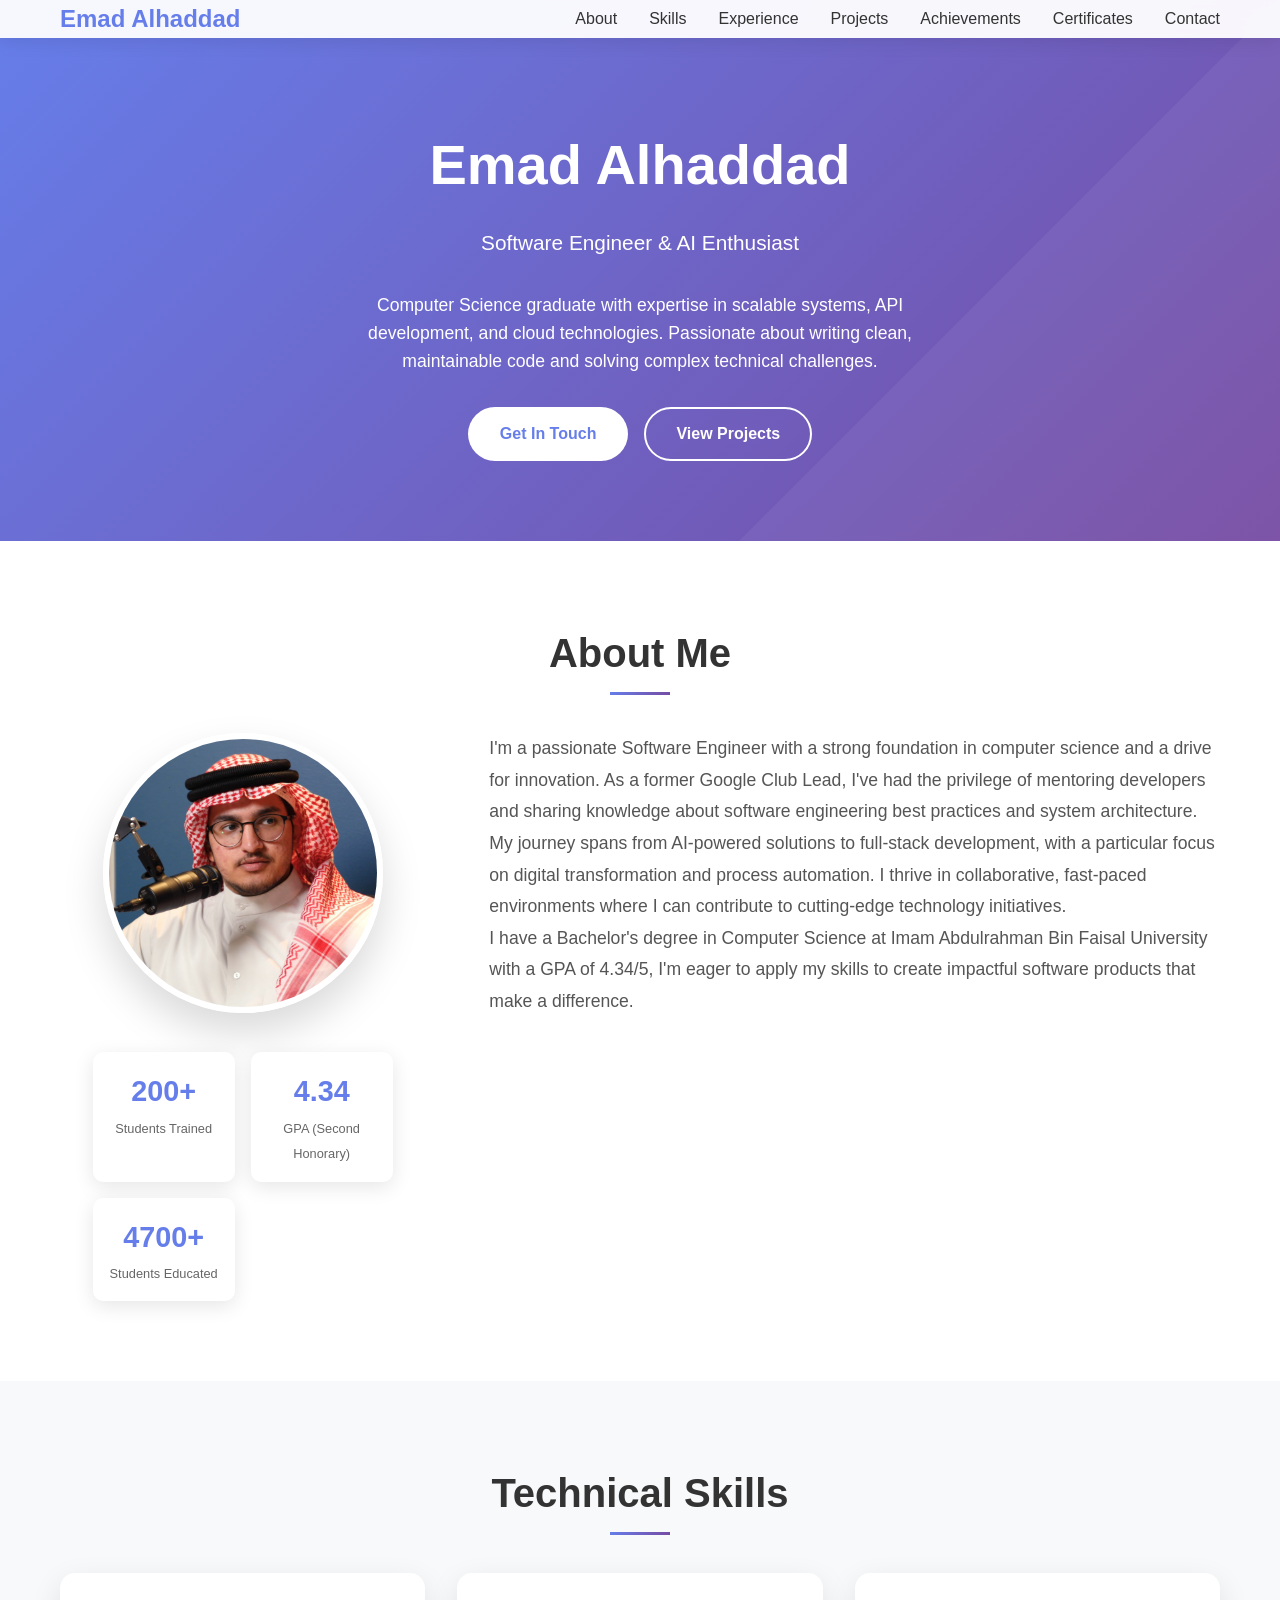
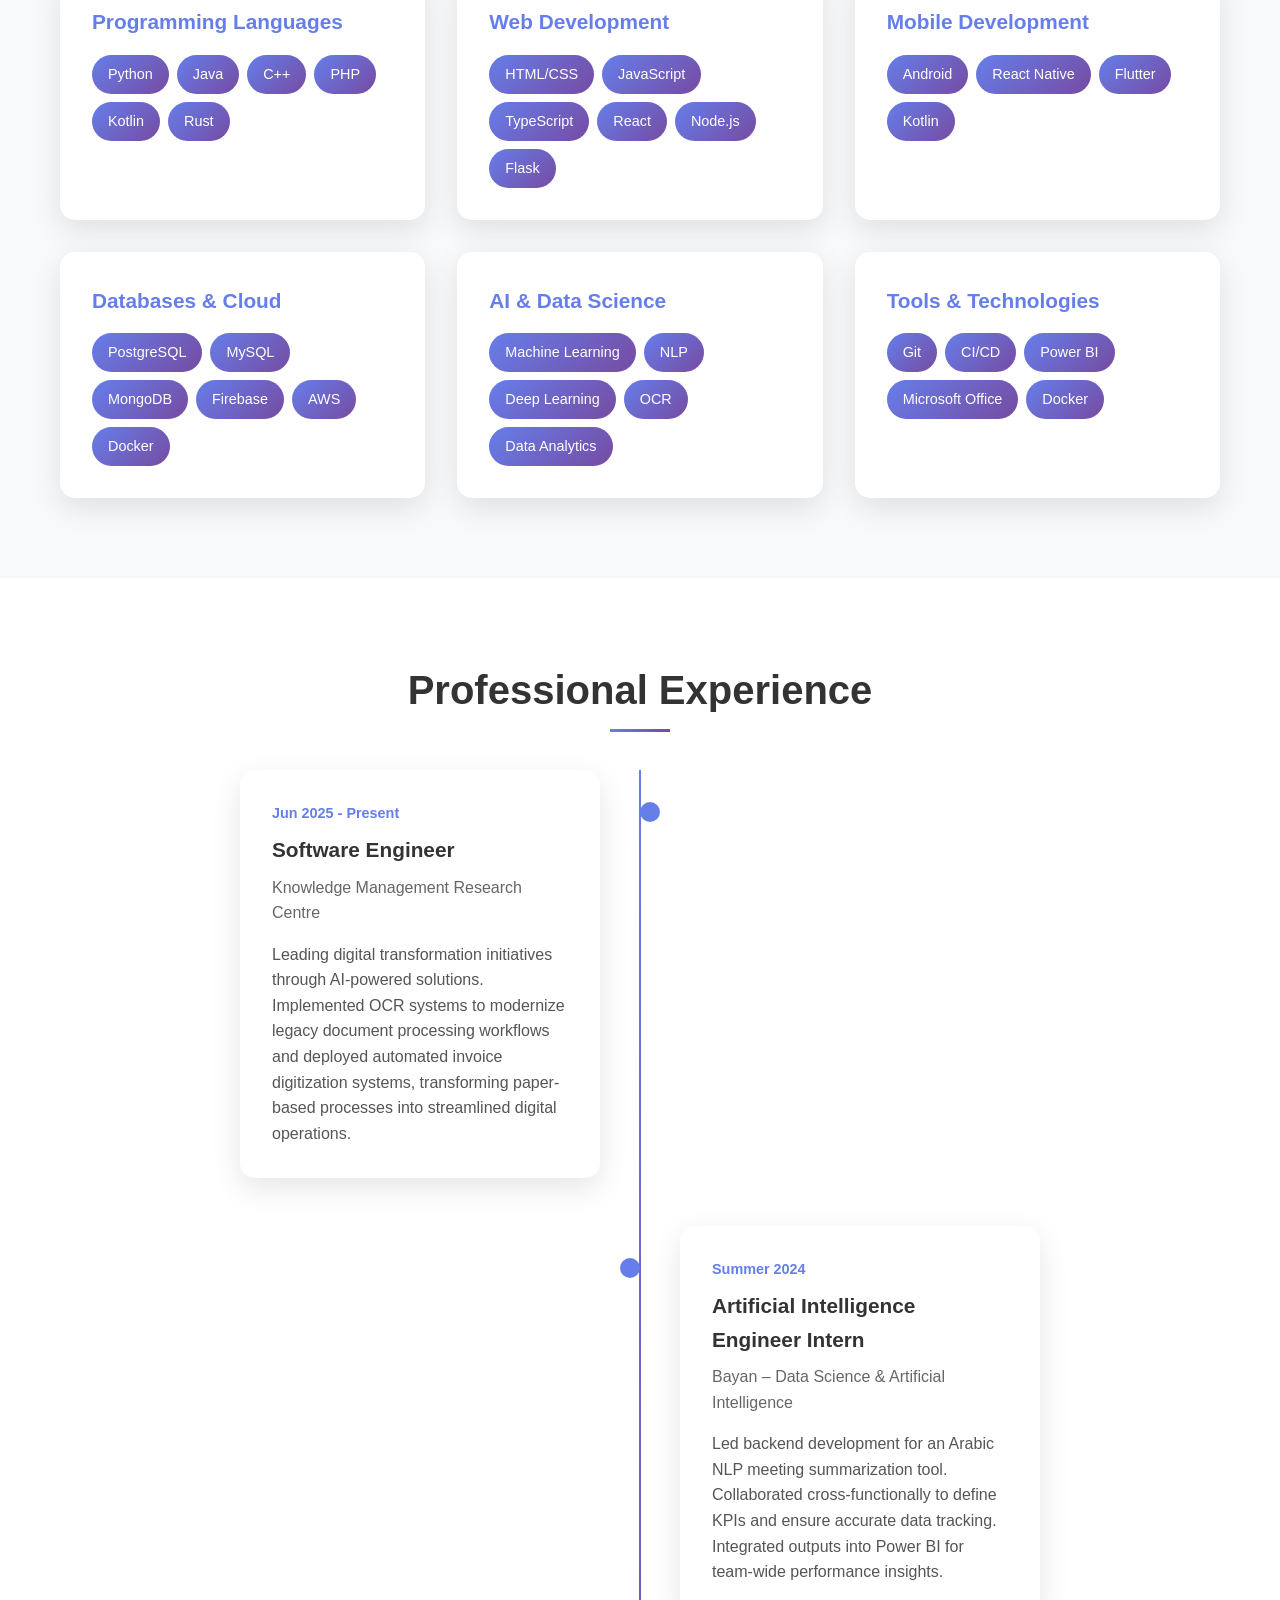
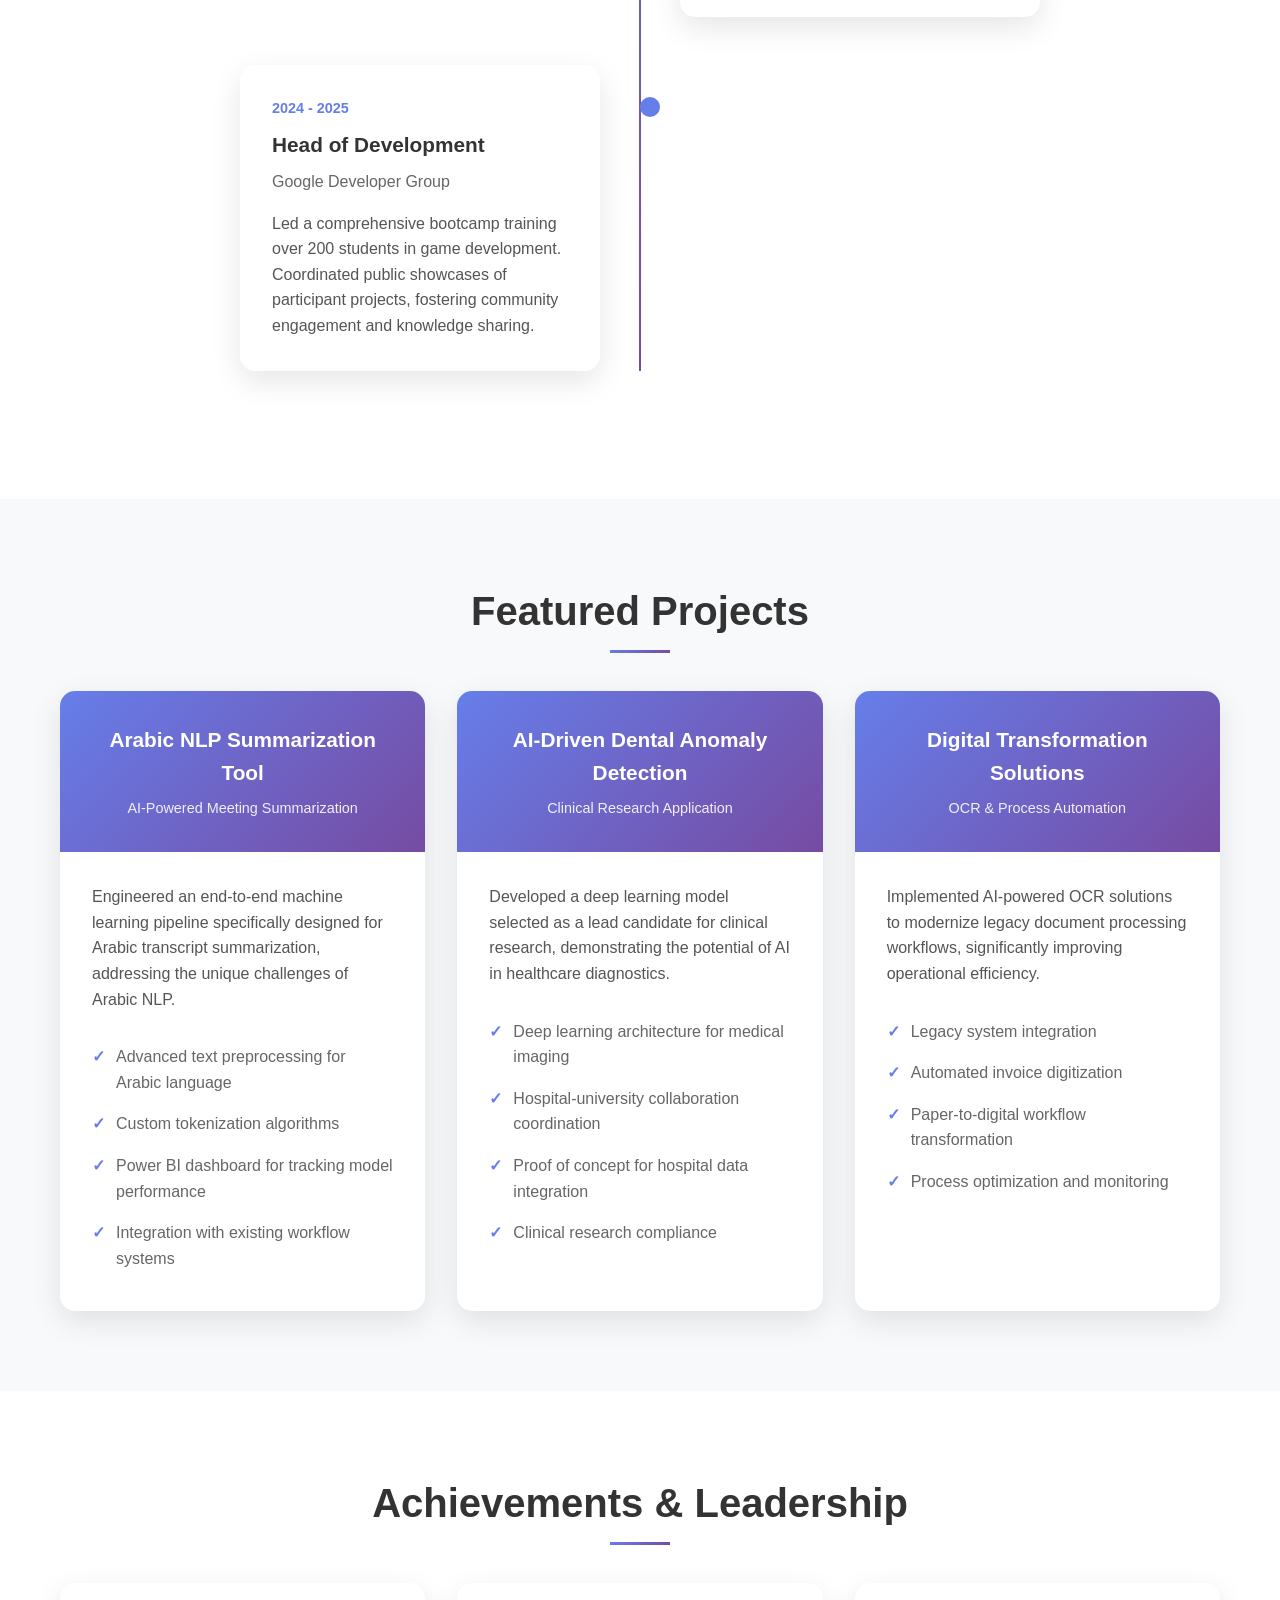
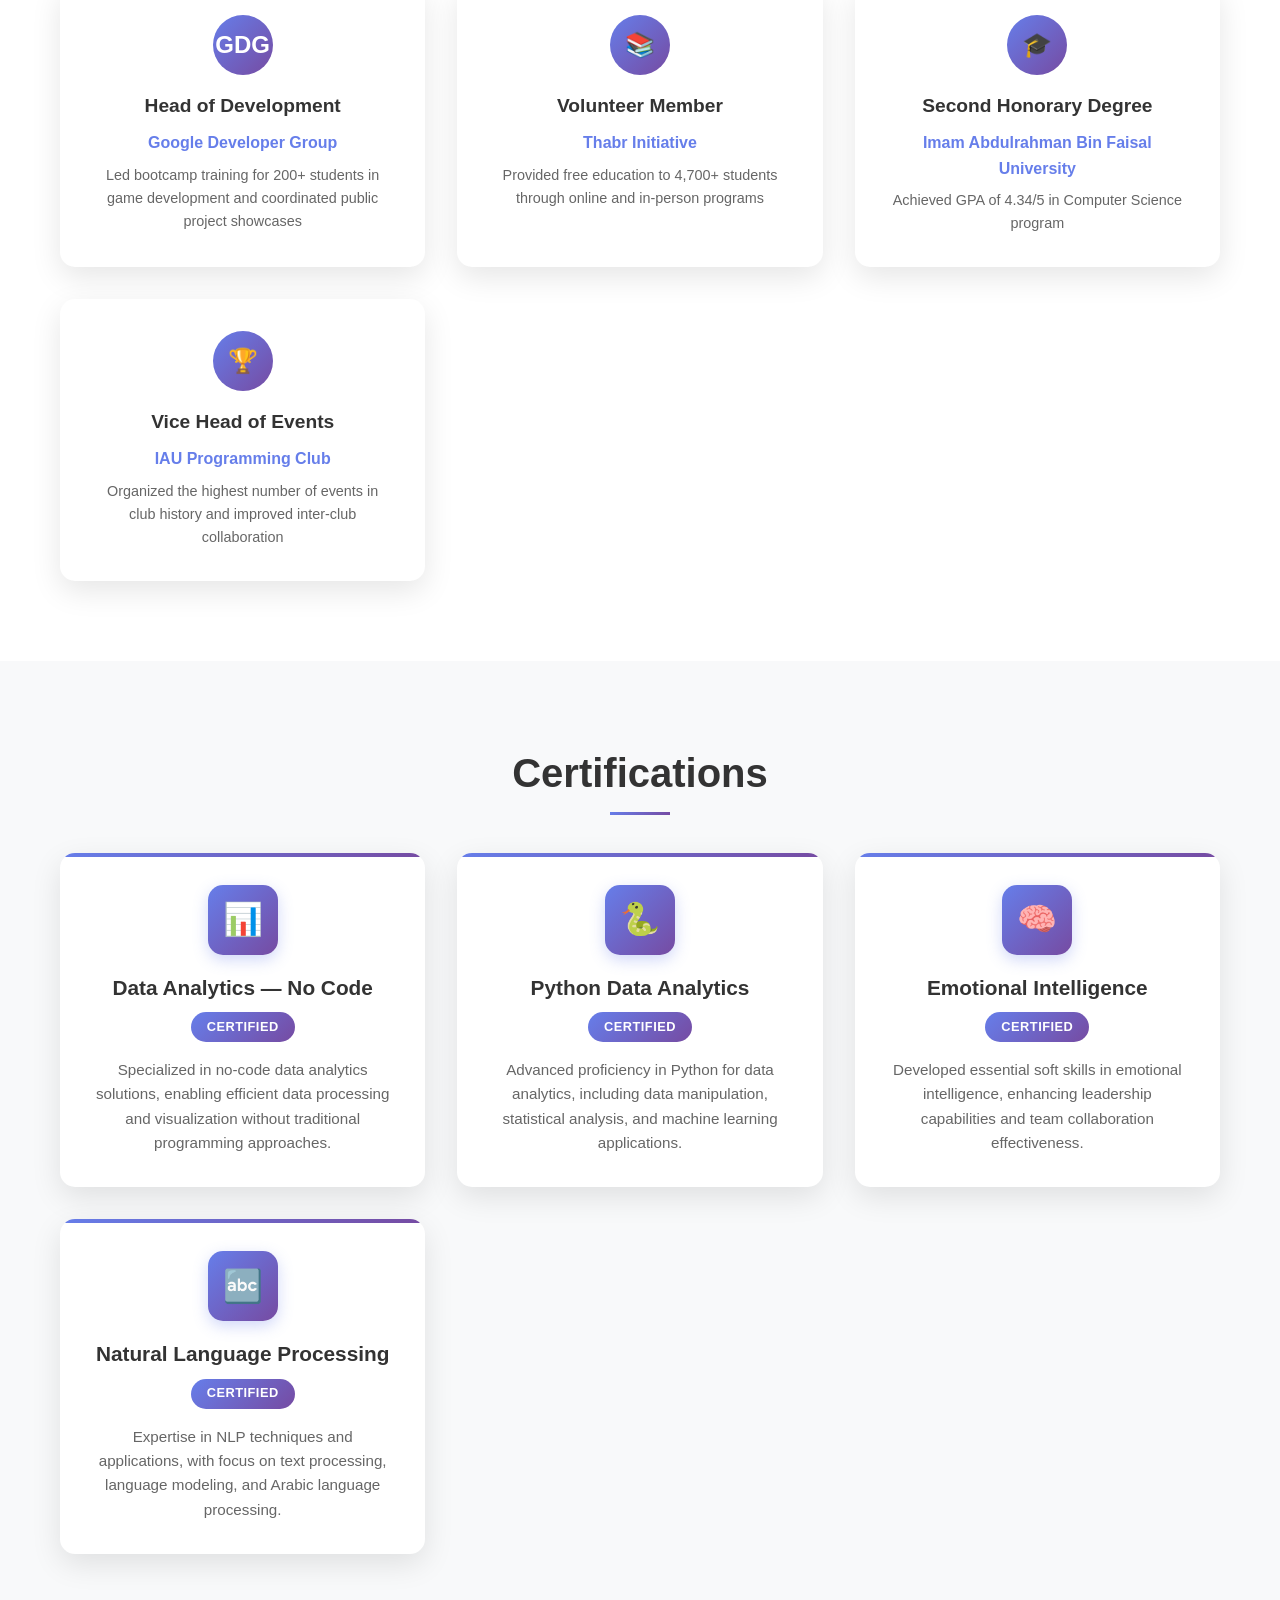
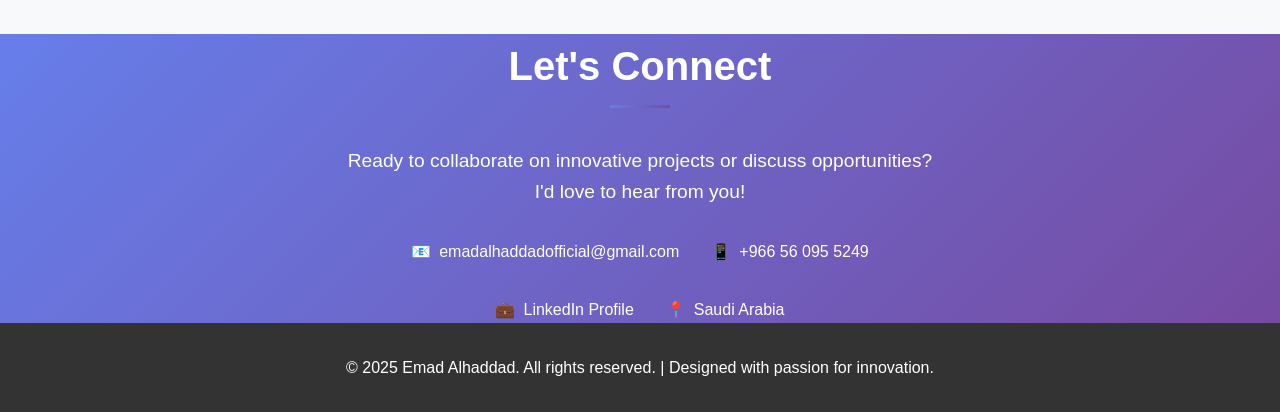
==== index.html @ 139648da "small changes" ====
<!DOCTYPE html>
<html lang="en">

<head>
    <meta charset="UTF-8">
    <meta name="viewport" content="width=device-width, initial-scale=1.0">
    <title>Emad Alhaddad</title>
    <style>
        * {
            margin: 0;
            padding: 0;
            box-sizing: border-box;
        }

        body {
            font-family: 'Inter', -apple-system, BlinkMacSystemFont, 'Segoe UI', Roboto, sans-serif;
            line-height: 1.6;
            color: #333;
            background: linear-gradient(135deg, #667eea 0%, #764ba2 100%);
            min-height: 100vh;
        }

        .container {
            max-width: 1200px;
            margin: 0 auto;
            padding: 0 20px;
        }

        /* Header */
        header {
            background: rgba(255, 255, 255, 0.95);
            backdrop-filter: blur(10px);
            position: fixed;
            width: 100%;
            top: 0;
            z-index: 1000;
            box-shadow: 0 2px 20px rgba(0, 0, 0, 0.1);
        }

        nav {
            display: flex;
            justify-content: space-between;
            align-items: center;
            padding: 1rem 0;
        }

        .logo {
            font-size: 1.5rem;
            font-weight: bold;
            color: #667eea;
        }

        .nav-links {
            display: flex;
            list-style: none;
            gap: 2rem;
        }

        .nav-links a {
            text-decoration: none;
            color: #333;
            font-weight: 500;
            transition: color 0.3s ease;
        }

        .nav-links a:hover {
            color: #667eea;
        }

        /* Hero Section */
        .hero {
            background: linear-gradient(135deg, #667eea 0%, #764ba2 100%);
            color: white;
            padding: 120px 0 80px;
            text-align: center;
            position: relative;
            overflow: hidden;
        }

        .hero::before {
            content: '';
            position: absolute;
            top: 0;
            left: 0;
            right: 0;
            bottom: 0;
            background: url('data:image/svg+xml,<svg xmlns="http://www.w3.org/2000/svg" viewBox="0 0 1000 1000"><polygon fill="rgba(255,255,255,0.05)" points="0,1000 1000,0 1000,1000"/></svg>');
            background-size: cover;
        }

        .hero-content {
            position: relative;
            z-index: 1;
        }

        .hero h1 {
            font-size: 3.5rem;
            margin-bottom: 1rem;
            animation: fadeInUp 1s ease;
        }

        .hero .subtitle {
            font-size: 1.3rem;
            margin-bottom: 2rem;
            opacity: 0.9;
            animation: fadeInUp 1s ease 0.2s both;
        }

        .hero .description {
            font-size: 1.1rem;
            max-width: 600px;
            margin: 0 auto 2rem;
            opacity: 0.8;
            animation: fadeInUp 1s ease 0.4s both;
        }

        .cta-buttons {
            display: flex;
            gap: 1rem;
            justify-content: center;
            flex-wrap: wrap;
            animation: fadeInUp 1s ease 0.6s both;
        }

        .btn {
            display: inline-block;
            padding: 12px 30px;
            border-radius: 50px;
            text-decoration: none;
            font-weight: 600;
            transition: all 0.3s ease;
            border: 2px solid transparent;
        }

        .btn-primary {
            background: white;
            color: #667eea;
        }

        .btn-primary:hover {
            background: transparent;
            color: white;
            border-color: white;
        }

        .btn-secondary {
            background: transparent;
            color: white;
            border-color: white;
        }

        .btn-secondary:hover {
            background: white;
            color: #667eea;
        }

        /* Section Styles */
        .section {
            padding: 80px 0;
            background: white;
        }

        .section:nth-child(even) {
            background: #f8f9fa;
        }

        .section-title {
            text-align: center;
            font-size: 2.5rem;
            margin-bottom: 3rem;
            color: #333;
            position: relative;
        }

        .section-title::after {
            content: '';
            position: absolute;
            bottom: -10px;
            left: 50%;
            transform: translateX(-50%);
            width: 60px;
            height: 3px;
            background: linear-gradient(135deg, #667eea, #764ba2);
        }

        /* About Section */
        .about-content {
            display: grid;
            grid-template-columns: 1fr 2fr;
            gap: 4rem;
            align-items: start;
            /* Changed from center to start */
        }

        .about-image-container {
            display: flex;
            flex-direction: column;
            align-items: center;
        }

        .about-image {
            text-align: center;
            margin-bottom: 2rem;
            /* Add space between image and stats */
        }

        .profile-image {
            width: 280px;
            height: 280px;
            border-radius: 50%;
            object-fit: cover;
            border: 6px solid white;
            box-shadow: 0 20px 40px rgba(0, 0, 0, 0.15);
            transition: transform 0.3s ease;
        }

        .profile-image:hover {
            transform: scale(1.05);
        }

        .about-text {
            font-size: 1.1rem;
            line-height: 1.8;
            color: #555;
        }

        .stats {
            display: grid;
            grid-template-columns: repeat(auto-fit, minmax(120px, 1fr));
            gap: 1rem;
            width: 100%;
            max-width: 300px;
            /* Limit width to match image area */
        }

        .stat-item {
            text-align: center;
            padding: 1rem;
            background: white;
            border-radius: 10px;
            box-shadow: 0 5px 20px rgba(0, 0, 0, 0.1);
        }

        .stat-number {
            font-size: 1.8rem;
            font-weight: bold;
            color: #667eea;
            display: block;
        }

        .stat-label {
            color: #666;
            font-size: 0.8rem;
        }

        /* Skills Section */
        .skills-grid {
            display: grid;
            grid-template-columns: repeat(auto-fit, minmax(300px, 1fr));
            gap: 2rem;
        }

        .skill-category {
            background: white;
            padding: 2rem;
            border-radius: 15px;
            box-shadow: 0 10px 30px rgba(0, 0, 0, 0.1);
            transition: transform 0.3s ease;
        }

        .skill-category:hover {
            transform: translateY(-5px);
        }

        .skill-category h3 {
            color: #667eea;
            margin-bottom: 1rem;
            font-size: 1.3rem;
        }

        .skill-tags {
            display: flex;
            flex-wrap: wrap;
            gap: 0.5rem;
        }

        .skill-tag {
            background: linear-gradient(135deg, #667eea, #764ba2);
            color: white;
            padding: 0.5rem 1rem;
            border-radius: 20px;
            font-size: 0.9rem;
            font-weight: 500;
        }

        /* Experience Section */
        .experience-timeline {
            position: relative;
            max-width: 800px;
            margin: 0 auto;
        }

        .experience-timeline::before {
            content: '';
            position: absolute;
            left: 50%;
            transform: translateX(-50%);
            width: 2px;
            height: 100%;
            background: linear-gradient(135deg, #667eea, #764ba2);
        }

        .experience-item {
            position: relative;
            margin: 3rem 0;
            padding: 2rem;
            background: white;
            border-radius: 15px;
            box-shadow: 0 10px 30px rgba(0, 0, 0, 0.1);
            width: 45%;
        }

        .experience-item:nth-child(odd) {
            left: 0;
        }

        .experience-item:nth-child(even) {
            left: 55%;
        }

        .experience-item::before {
            content: '';
            position: absolute;
            width: 20px;
            height: 20px;
            background: #667eea;
            border-radius: 50%;
            top: 2rem;
        }

        .experience-item:nth-child(odd)::before {
            right: -60px;
        }

        .experience-item:nth-child(even)::before {
            left: -60px;
        }

        .experience-date {
            color: #667eea;
            font-weight: 600;
            font-size: 0.9rem;
        }

        .experience-title {
            font-size: 1.3rem;
            margin: 0.5rem 0;
            color: #333;
        }

        .experience-company {
            color: #666;
            font-weight: 500;
            margin-bottom: 1rem;
        }

        .experience-description {
            color: #555;
            line-height: 1.6;
        }

        /* Projects Section */
        .projects-grid {
            display: grid;
            grid-template-columns: repeat(auto-fit, minmax(350px, 1fr));
            gap: 2rem;
        }

        .project-card {
            background: white;
            border-radius: 15px;
            overflow: hidden;
            box-shadow: 0 10px 30px rgba(0, 0, 0, 0.1);
            transition: transform 0.3s ease;
        }

        .project-card:hover {
            transform: translateY(-10px);
        }

        .project-header {
            background: linear-gradient(135deg, #667eea, #764ba2);
            color: white;
            padding: 2rem;
            text-align: center;
        }

        .project-title {
            font-size: 1.3rem;
            margin-bottom: 0.5rem;
        }

        .project-subtitle {
            opacity: 0.9;
            font-size: 0.9rem;
        }

        .project-content {
            padding: 2rem;
        }

        .project-description {
            color: #555;
            line-height: 1.6;
            margin-bottom: 1.5rem;
        }

        .project-features {
            list-style: none;
        }

        .project-features li {
            padding: 0.5rem 0;
            color: #666;
            position: relative;
            padding-left: 1.5rem;
        }

        .project-features li::before {
            content: '✓';
            position: absolute;
            left: 0;
            color: #667eea;
            font-weight: bold;
        }

        /* Achievements Section */
        .achievements-grid {
            display: grid;
            grid-template-columns: repeat(auto-fit, minmax(300px, 1fr));
            gap: 2rem;
        }

        .achievement-card {
            background: white;
            padding: 2rem;
            border-radius: 15px;
            box-shadow: 0 10px 30px rgba(0, 0, 0, 0.1);
            text-align: center;
            transition: transform 0.3s ease;
        }

        .achievement-card:hover {
            transform: translateY(-5px);
        }

        .achievement-icon {
            width: 60px;
            height: 60px;
            background: linear-gradient(135deg, #667eea, #764ba2);
            border-radius: 50%;
            margin: 0 auto 1rem;
            display: flex;
            align-items: center;
            justify-content: center;
            color: white;
            font-size: 1.5rem;
            font-weight: bold;
        }

        .achievement-title {
            font-size: 1.2rem;
            margin-bottom: 0.5rem;
            color: #333;
        }

        .achievement-org {
            color: #667eea;
            font-weight: 600;
            margin-bottom: 0.5rem;
        }

        .achievement-description {
            color: #666;
            font-size: 0.9rem;
        }

        /* Certificates Section */
        .certificates-grid {
            display: grid;
            grid-template-columns: repeat(auto-fit, minmax(280px, 1fr));
            gap: 2rem;
        }

        .certificate-card {
            background: white;
            padding: 2rem;
            border-radius: 15px;
            box-shadow: 0 10px 30px rgba(0, 0, 0, 0.1);
            text-align: center;
            transition: all 0.3s ease;
            position: relative;
            overflow: hidden;
        }

        .certificate-card::before {
            content: '';
            position: absolute;
            top: 0;
            left: 0;
            right: 0;
            height: 4px;
            background: linear-gradient(135deg, #667eea, #764ba2);
        }

        .certificate-card:hover {
            transform: translateY(-8px);
            box-shadow: 0 20px 40px rgba(0, 0, 0, 0.15);
        }

        .certificate-icon {
            width: 70px;
            height: 70px;
            background: linear-gradient(135deg, #667eea, #764ba2);
            border-radius: 15px;
            margin: 0 auto 1rem;
            display: flex;
            align-items: center;
            justify-content: center;
            color: white;
            font-size: 2rem;
            box-shadow: 0 5px 15px rgba(102, 126, 234, 0.3);
        }

        .certificate-title {
            font-size: 1.3rem;
            margin-bottom: 0.5rem;
            color: #333;
            font-weight: 600;
        }

        .certificate-badge {
            display: inline-block;
            background: linear-gradient(135deg, #667eea, #764ba2);
            color: white;
            padding: 0.3rem 1rem;
            border-radius: 20px;
            font-size: 0.8rem;
            font-weight: 600;
            margin-bottom: 1rem;
            text-transform: uppercase;
            letter-spacing: 0.5px;
        }

        .certificate-description {
            color: #666;
            font-size: 0.95rem;
            line-height: 1.6;
        }

        /* Contact Section */
        .contact {
            background: linear-gradient(135deg, #667eea, #764ba2);
            color: white;
        }

        .contact-content {
            text-align: center;
            max-width: 600px;
            margin: 0 auto;
        }

        .contact-info {
            display: flex;
            justify-content: center;
            gap: 2rem;
            margin-top: 2rem;
            flex-wrap: wrap;
        }

        .contact-item {
            display: flex;
            align-items: center;
            gap: 0.5rem;
            color: white;
            text-decoration: none;
            transition: opacity 0.3s ease;
        }

        .contact-item:hover {
            opacity: 0.8;
        }

        /* Footer */
        footer {
            background: #333;
            color: white;
            text-align: center;
            padding: 2rem 0;
        }

        /* Animations */
        @keyframes fadeInUp {
            from {
                opacity: 0;
                transform: translateY(30px);
            }

            to {
                opacity: 1;
                transform: translateY(0);
            }
        }

        /* Responsive Design */
        @media (max-width: 768px) {
            .nav-links {
                display: none;
            }

            .hero h1 {
                font-size: 2.5rem;
            }

            .about-content {
                grid-template-columns: 1fr;
                gap: 2rem;
                text-align: center;
            }

            .about-image {
                order: -1;
            }

            .profile-image {
                width: 200px;
                height: 200px;
            }

            .experience-timeline::before {
                left: 20px;
            }

            .experience-item {
                width: calc(100% - 60px);
                left: 60px !important;
            }

            .experience-item::before {
                left: -50px !important;
            }

            .cta-buttons {
                flex-direction: column;
                align-items: center;
            }

            .contact-info {
                flex-direction: column;
                align-items: center;
            }
        }
    </style>
</head>

<body>
    <header>
        <nav class="container">
            <div class="logo">Emad Alhaddad</div>
            <ul class="nav-links">
                <li><a href="#about">About</a></li>
                <li><a href="#skills">Skills</a></li>
                <li><a href="#experience">Experience</a></li>
                <li><a href="#projects">Projects</a></li>
                <li><a href="#achievements">Achievements</a></li>
                <li><a href="#certificates">Certificates</a></li>
                <li><a href="#contact">Contact</a></li>
            </ul>
        </nav>
    </header>

    <section class="hero">
        <div class="container">
            <div class="hero-content">
                <h1>Emad Alhaddad</h1>
                <p class="subtitle">Software Engineer & AI Enthusiast</p>
                <p class="description">Computer Science graduate with expertise in scalable systems, API development,
                    and cloud technologies. Passionate about writing clean, maintainable code and solving complex
                    technical challenges.</p>
                <div class="cta-buttons">
                    <a href="#contact" class="btn btn-primary">Get In Touch</a>
                    <a href="#projects" class="btn btn-secondary">View Projects</a>
                </div>
            </div>
        </div>
    </section>
    <section id="about" class="section">
        <div class="container">
            <h2 class="section-title">About Me</h2>
            <div class="about-content">
                <div class="about-image-container">
                    <div class="about-image">
                        <img src="assets/images/profile.jpg" alt="Emad Alhaddad - Profile Picture"
                            class="profile-image">
                    </div>
                    <div class="stats">
                        <div class="stat-item">
                            <span class="stat-number">200+</span>
                            <span class="stat-label">Students Trained</span>
                        </div>
                        <div class="stat-item">
                            <span class="stat-number">4.34</span>
                            <span class="stat-label">GPA (Second Honorary)</span>
                        </div>
                        <div class="stat-item">
                            <span class="stat-number">4700+</span>
                            <span class="stat-label">Students Educated</span>
                        </div>
                    </div>
                </div>
                <div class="about-text">
                    <p>I'm a passionate Software Engineer with a strong foundation in computer science and a drive for
                        innovation. As a former Google Club Lead, I've had the privilege of mentoring developers and
                        sharing knowledge about software engineering best practices and system architecture.</p>
                    <p>My journey spans from AI-powered solutions to full-stack development, with a particular focus on
                        digital transformation and process automation. I thrive in collaborative, fast-paced
                        environments where I can contribute to cutting-edge technology initiatives.</p>
                    <p>I have a Bachelor's degree in Computer Science at Imam Abdulrahman Bin Faisal
                        University with a GPA of 4.34/5, I'm eager to apply my skills to create impactful software
                        products that make a difference.</p>
                </div>
            </div>
        </div>
    </section>

    <section id="skills" class="section">
        <div class="container">
            <h2 class="section-title">Technical Skills</h2>
            <div class="skills-grid">
                <div class="skill-category">
                    <h3>Programming Languages</h3>
                    <div class="skill-tags">
                        <span class="skill-tag">Python</span>
                        <span class="skill-tag">Java</span>
                        <span class="skill-tag">C++</span>
                        <span class="skill-tag">PHP</span>
                        <span class="skill-tag">Kotlin</span>
                        <span class="skill-tag">Rust</span>
                    </div>
                </div>
                <div class="skill-category">
                    <h3>Web Development</h3>
                    <div class="skill-tags">
                        <span class="skill-tag">HTML/CSS</span>
                        <span class="skill-tag">JavaScript</span>
                        <span class="skill-tag">TypeScript</span>
                        <span class="skill-tag">React</span>
                        <span class="skill-tag">Node.js</span>
                        <span class="skill-tag">Flask</span>
                    </div>
                </div>
                <div class="skill-category">
                    <h3>Mobile Development</h3>
                    <div class="skill-tags">
                        <span class="skill-tag">Android</span>
                        <span class="skill-tag">React Native</span>
                        <span class="skill-tag">Flutter</span>
                        <span class="skill-tag">Kotlin</span>
                    </div>
                </div>
                <div class="skill-category">
                    <h3>Databases & Cloud</h3>
                    <div class="skill-tags">
                        <span class="skill-tag">PostgreSQL</span>
                        <span class="skill-tag">MySQL</span>
                        <span class="skill-tag">MongoDB</span>
                        <span class="skill-tag">Firebase</span>
                        <span class="skill-tag">AWS</span>
                        <span class="skill-tag">Docker</span>
                    </div>
                </div>
                <div class="skill-category">
                    <h3>AI & Data Science</h3>
                    <div class="skill-tags">
                        <span class="skill-tag">Machine Learning</span>
                        <span class="skill-tag">NLP</span>
                        <span class="skill-tag">Deep Learning</span>
                        <span class="skill-tag">OCR</span>
                        <span class="skill-tag">Data Analytics</span>
                    </div>
                </div>
                <div class="skill-category">
                    <h3>Tools & Technologies</h3>
                    <div class="skill-tags">
                        <span class="skill-tag">Git</span>
                        <span class="skill-tag">CI/CD</span>
                        <span class="skill-tag">Power BI</span>
                        <span class="skill-tag">Microsoft Office</span>
                        <span class="skill-tag">Docker</span>
                    </div>
                </div>
            </div>
        </div>
    </section>

    <section id="experience" class="section">
        <div class="container">
            <h2 class="section-title">Professional Experience</h2>
            <div class="experience-timeline">
                <div class="experience-item">
                    <div class="experience-date">Jun 2025 - Present</div>
                    <h3 class="experience-title">Software Engineer</h3>
                    <div class="experience-company">Knowledge Management Research Centre</div>
                    <div class="experience-description">
                        Leading digital transformation initiatives through AI-powered solutions. Implemented OCR systems
                        to modernize legacy document processing workflows and deployed automated invoice digitization
                        systems, transforming paper-based processes into streamlined digital operations.
                    </div>
                </div>
                <div class="experience-item">
                    <div class="experience-date">Summer 2024</div>
                    <h3 class="experience-title">Artificial Intelligence Engineer Intern</h3>
                    <div class="experience-company">Bayan – Data Science & Artificial Intelligence</div>
                    <div class="experience-description">
                        Led backend development for an Arabic NLP meeting summarization tool. Collaborated
                        cross-functionally to define KPIs and ensure accurate data tracking. Integrated outputs into
                        Power BI for team-wide performance insights.
                    </div>
                </div>
                <div class="experience-item">
                    <div class="experience-date">2024 - 2025</div>
                    <h3 class="experience-title">Head of Development</h3>
                    <div class="experience-company">Google Developer Group</div>
                    <div class="experience-description">
                        Led a comprehensive bootcamp training over 200 students in game development. Coordinated public
                        showcases of participant projects, fostering community engagement and knowledge sharing.
                    </div>
                </div>
            </div>
        </div>
    </section>

    <section id="projects" class="section">
        <div class="container">
            <h2 class="section-title">Featured Projects</h2>
            <div class="projects-grid">
                <div class="project-card">
                    <div class="project-header">
                        <h3 class="project-title">Arabic NLP Summarization Tool</h3>
                        <p class="project-subtitle">AI-Powered Meeting Summarization</p>
                    </div>
                    <div class="project-content">
                        <p class="project-description">
                            Engineered an end-to-end machine learning pipeline specifically designed for Arabic
                            transcript summarization, addressing the unique challenges of Arabic NLP.
                        </p>
                        <ul class="project-features">
                            <li>Advanced text preprocessing for Arabic language</li>
                            <li>Custom tokenization algorithms</li>
                            <li>Power BI dashboard for tracking model performance</li>
                            <li>Integration with existing workflow systems</li>
                        </ul>
                    </div>
                </div>
                <div class="project-card">
                    <div class="project-header">
                        <h3 class="project-title">AI-Driven Dental Anomaly Detection</h3>
                        <p class="project-subtitle">Clinical Research Application</p>
                    </div>
                    <div class="project-content">
                        <p class="project-description">
                            Developed a deep learning model selected as a lead candidate for clinical research,
                            demonstrating the potential of AI in healthcare diagnostics.
                        </p>
                        <ul class="project-features">
                            <li>Deep learning architecture for medical imaging</li>
                            <li>Hospital-university collaboration coordination</li>
                            <li>Proof of concept for hospital data integration</li>
                            <li>Clinical research compliance</li>
                        </ul>
                    </div>
                </div>
                <div class="project-card">
                    <div class="project-header">
                        <h3 class="project-title">Digital Transformation Solutions</h3>
                        <p class="project-subtitle">OCR & Process Automation</p>
                    </div>
                    <div class="project-content">
                        <p class="project-description">
                            Implemented AI-powered OCR solutions to modernize legacy document processing workflows,
                            significantly improving operational efficiency.
                        </p>
                        <ul class="project-features">
                            <li>Legacy system integration</li>
                            <li>Automated invoice digitization</li>
                            <li>Paper-to-digital workflow transformation</li>
                            <li>Process optimization and monitoring</li>
                        </ul>
                    </div>
                </div>
            </div>
        </div>
    </section>

    <section id="achievements" class="section">
        <div class="container">
            <h2 class="section-title">Achievements & Leadership</h2>
            <div class="achievements-grid">
                <div class="achievement-card">
                    <div class="achievement-icon">GDG</div>
                    <h3 class="achievement-title">Head of Development</h3>
                    <div class="achievement-org">Google Developer Group</div>
                    <p class="achievement-description">Led bootcamp training for 200+ students in game development and
                        coordinated public project showcases</p>
                </div>
                <div class="achievement-card">
                    <div class="achievement-icon">📚</div>
                    <h3 class="achievement-title">Volunteer Member</h3>
                    <div class="achievement-org">Thabr Initiative</div>
                    <p class="achievement-description">Provided free education to 4,700+ students through online and
                        in-person programs</p>
                </div>
                <div class="achievement-card">
                    <div class="achievement-icon">🎓</div>
                    <h3 class="achievement-title">Second Honorary Degree</h3>
                    <div class="achievement-org">Imam Abdulrahman Bin Faisal University</div>
                    <p class="achievement-description">Achieved GPA of 4.34/5 in Computer Science program</p>
                </div>
                <div class="achievement-card">
                    <div class="achievement-icon">🏆</div>
                    <h3 class="achievement-title">Vice Head of Events</h3>
                    <div class="achievement-org">IAU Programming Club</div>
                    <p class="achievement-description">Organized the highest number of events in club history and
                        improved inter-club collaboration</p>
                </div>
            </div>
        </div>
    </section>

    <section id="certificates" class="section">
        <div class="container">
            <h2 class="section-title">Certifications</h2>
            <div class="certificates-grid">
                <div class="certificate-card">
                    <div class="certificate-icon">📊</div>
                    <h3 class="certificate-title">Data Analytics — No Code</h3>
                    <div class="certificate-badge">Certified</div>
                    <p class="certificate-description">Specialized in no-code data analytics solutions, enabling
                        efficient data processing and visualization without traditional programming approaches.</p>
                </div>
                <div class="certificate-card">
                    <div class="certificate-icon">🐍</div>
                    <h3 class="certificate-title">Python Data Analytics</h3>
                    <div class="certificate-badge">Certified</div>
                    <p class="certificate-description">Advanced proficiency in Python for data analytics, including data
                        manipulation, statistical analysis, and machine learning applications.</p>
                </div>
                <div class="certificate-card">
                    <div class="certificate-icon">🧠</div>
                    <h3 class="certificate-title">Emotional Intelligence</h3>
                    <div class="certificate-badge">Certified</div>
                    <p class="certificate-description">Developed essential soft skills in emotional intelligence,
                        enhancing leadership capabilities and team collaboration effectiveness.</p>
                </div>
                <div class="certificate-card">
                    <div class="certificate-icon">🔤</div>
                    <h3 class="certificate-title">Natural Language Processing</h3>
                    <div class="certificate-badge">Certified</div>
                    <p class="certificate-description">Expertise in NLP techniques and applications, with focus on text
                        processing, language modeling, and Arabic language processing.</p>
                </div>
            </div>
        </div>
    </section>

    <section id="contact" class="contact">
        <div class="container">
            <div class="contact-content">
                <h2 class="section-title" style="color: white;">Let's Connect</h2>
                <p style="font-size: 1.2rem; margin-bottom: 2rem;">Ready to collaborate on innovative projects or
                    discuss opportunities? I'd love to hear from you!</p>
                <div class="contact-info">
                    <a href="mailto:emadalhaddadofficial@gmail.com" class="contact-item">
                        <span>📧</span>
                        <span>emadalhaddadofficial@gmail.com</span>
                    </a>
                    <a href="tel:+966560955249" class="contact-item">
                        <span>📱</span>
                        <span>+966 56 095 5249</span>
                    </a>
                    <a href="https://www.linkedin.com/in/emad-alhaddad-%D8%B9%D9%85%D8%A7%D8%AF-%D8%A7%D9%84%D8%AD%D8%AF%D8%A7%D8%AF/"
                        class="contact-item">
                        <span>💼</span>
                        <span>LinkedIn Profile</span>
                    </a>
                    <div class="contact-item">
                        <span>📍</span>
                        <span>Saudi Arabia</span>
                    </div>
                </div>
            </div>
        </div>
    </section>

    <footer>
        <div class="container">
            <p>&copy; 2025 Emad Alhaddad. All rights reserved. | Designed with passion for innovation.</p>
        </div>
    </footer>

    <script>
        // Smooth scrolling for navigation links
        document.querySelectorAll('a[href^="#"]').forEach(anchor => {
            anchor.addEventListener('click', function (e) {
                e.preventDefault();
                const target = document.querySelector(this.getAttribute('href'));
                if (target) {
                    target.scrollIntoView({
                        behavior: 'smooth',
                        block: 'start'
                    });
                }
            });
        });

        // Add scroll effect to header
        window.addEventListener('scroll', function () {
            const header = document.querySelector('header');
            if (window.scrollY > 100) {
                header.style.background = 'rgba(255, 255, 255, 0.98)';
            } else {
                header.style.background = 'rgba(255, 255, 255, 0.95)';
            }
        });

        // Animate elements on scroll
        const observerOptions = {
            threshold: 0.1,
            rootMargin: '0px 0px -50px 0px'
        };

        const observer = new IntersectionObserver(function (entries) {
            entries.forEach(entry => {
                if (entry.isIntersecting) {
                    entry.target.style.opacity = '1';
                    entry.target.style.transform = 'translateY(0)';
                }
            });
        }, observerOptions);

        // Observe all sections
        document.querySelectorAll('.section').forEach(section => {
            section.style.opacity = '0';
            section.style.transform = 'translateY(20px)';
            section.style.transition = 'opacity 0.6s ease, transform 0.6s ease';
            observer.observe(section);
        });
    </script>
</body>

</html>
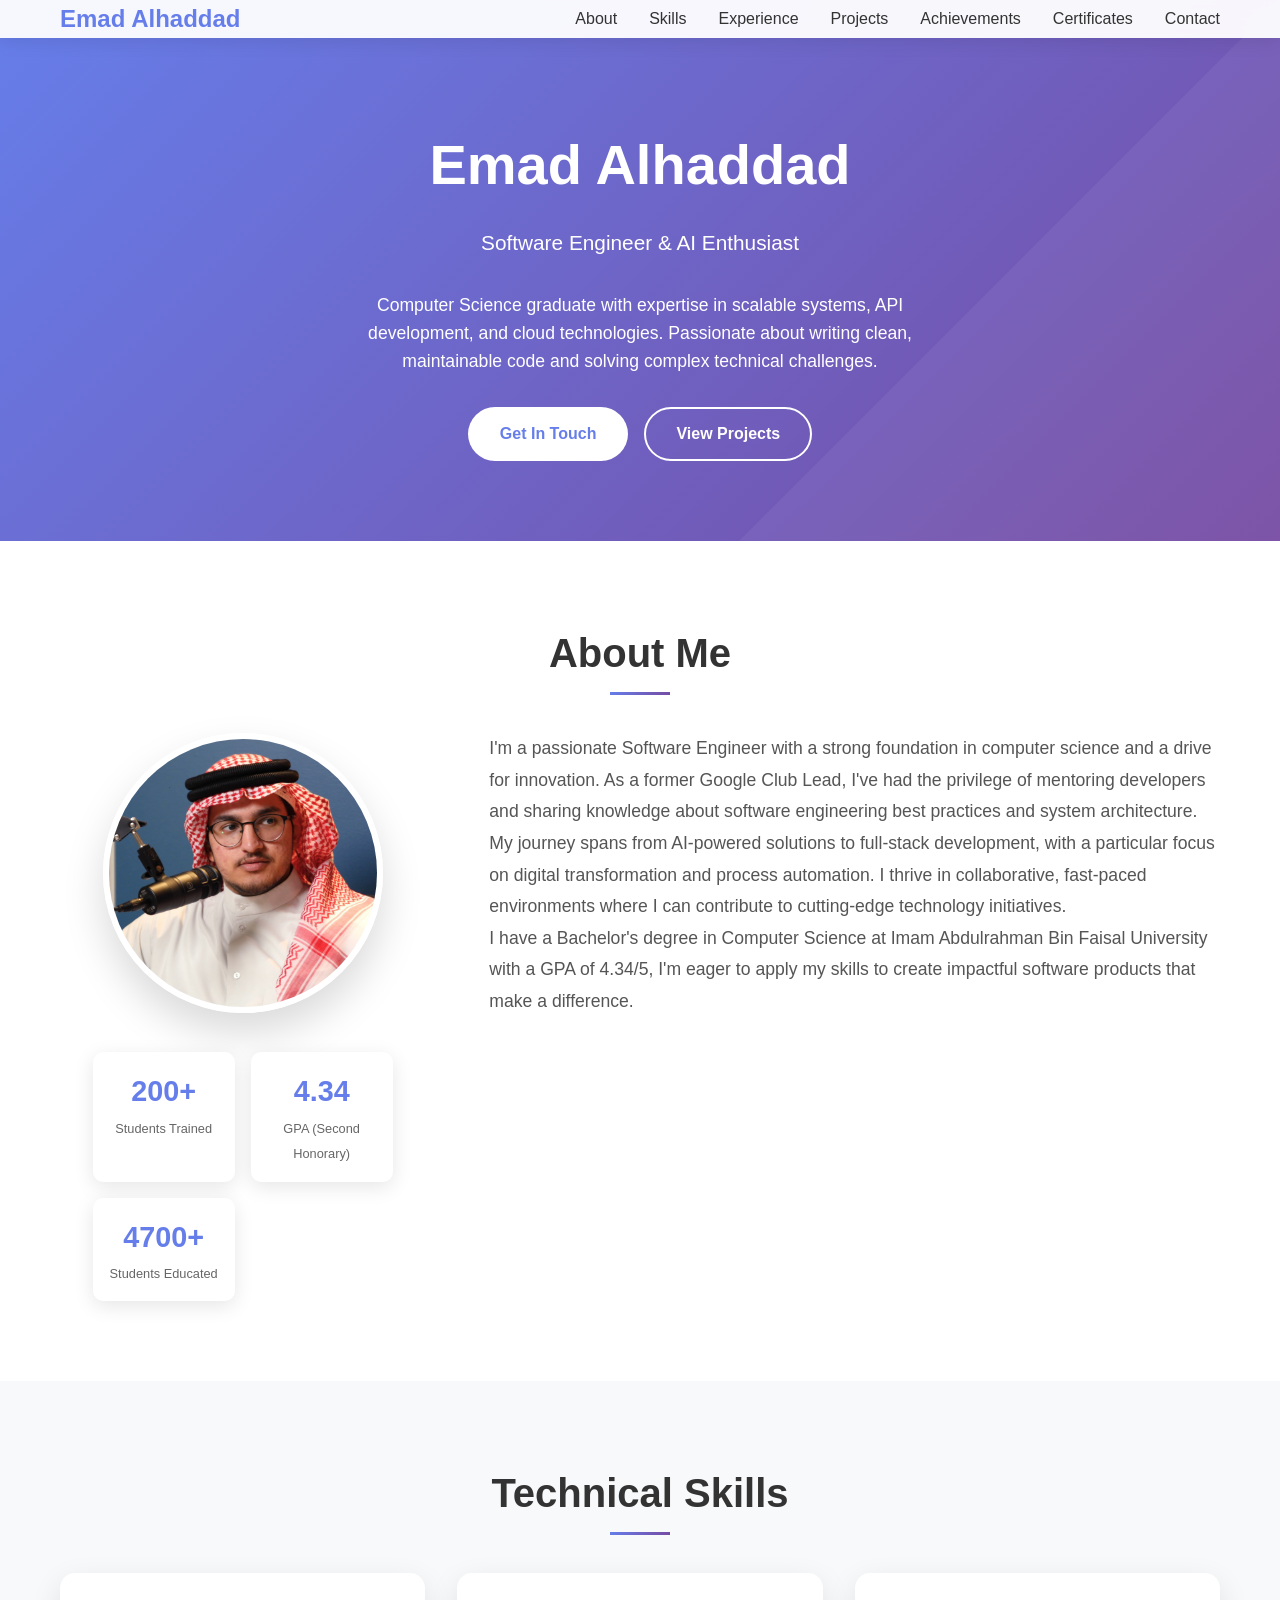
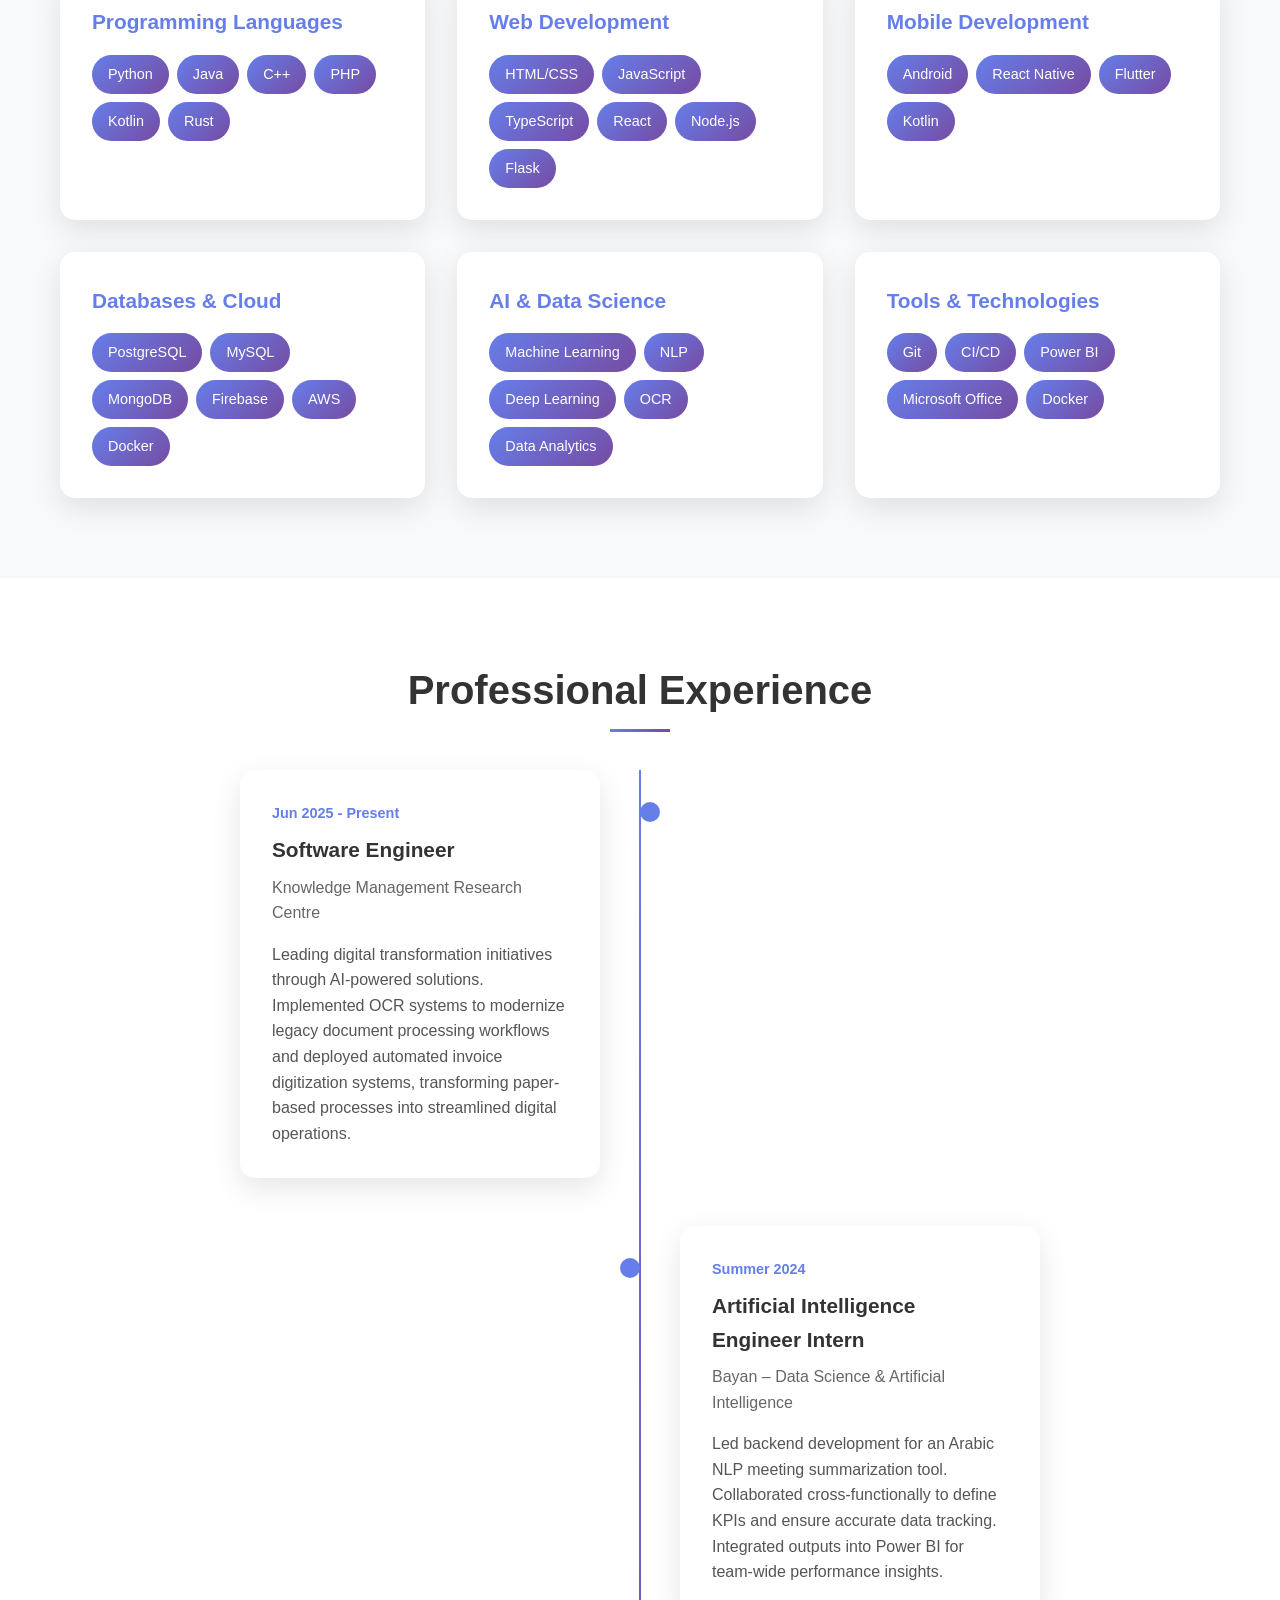
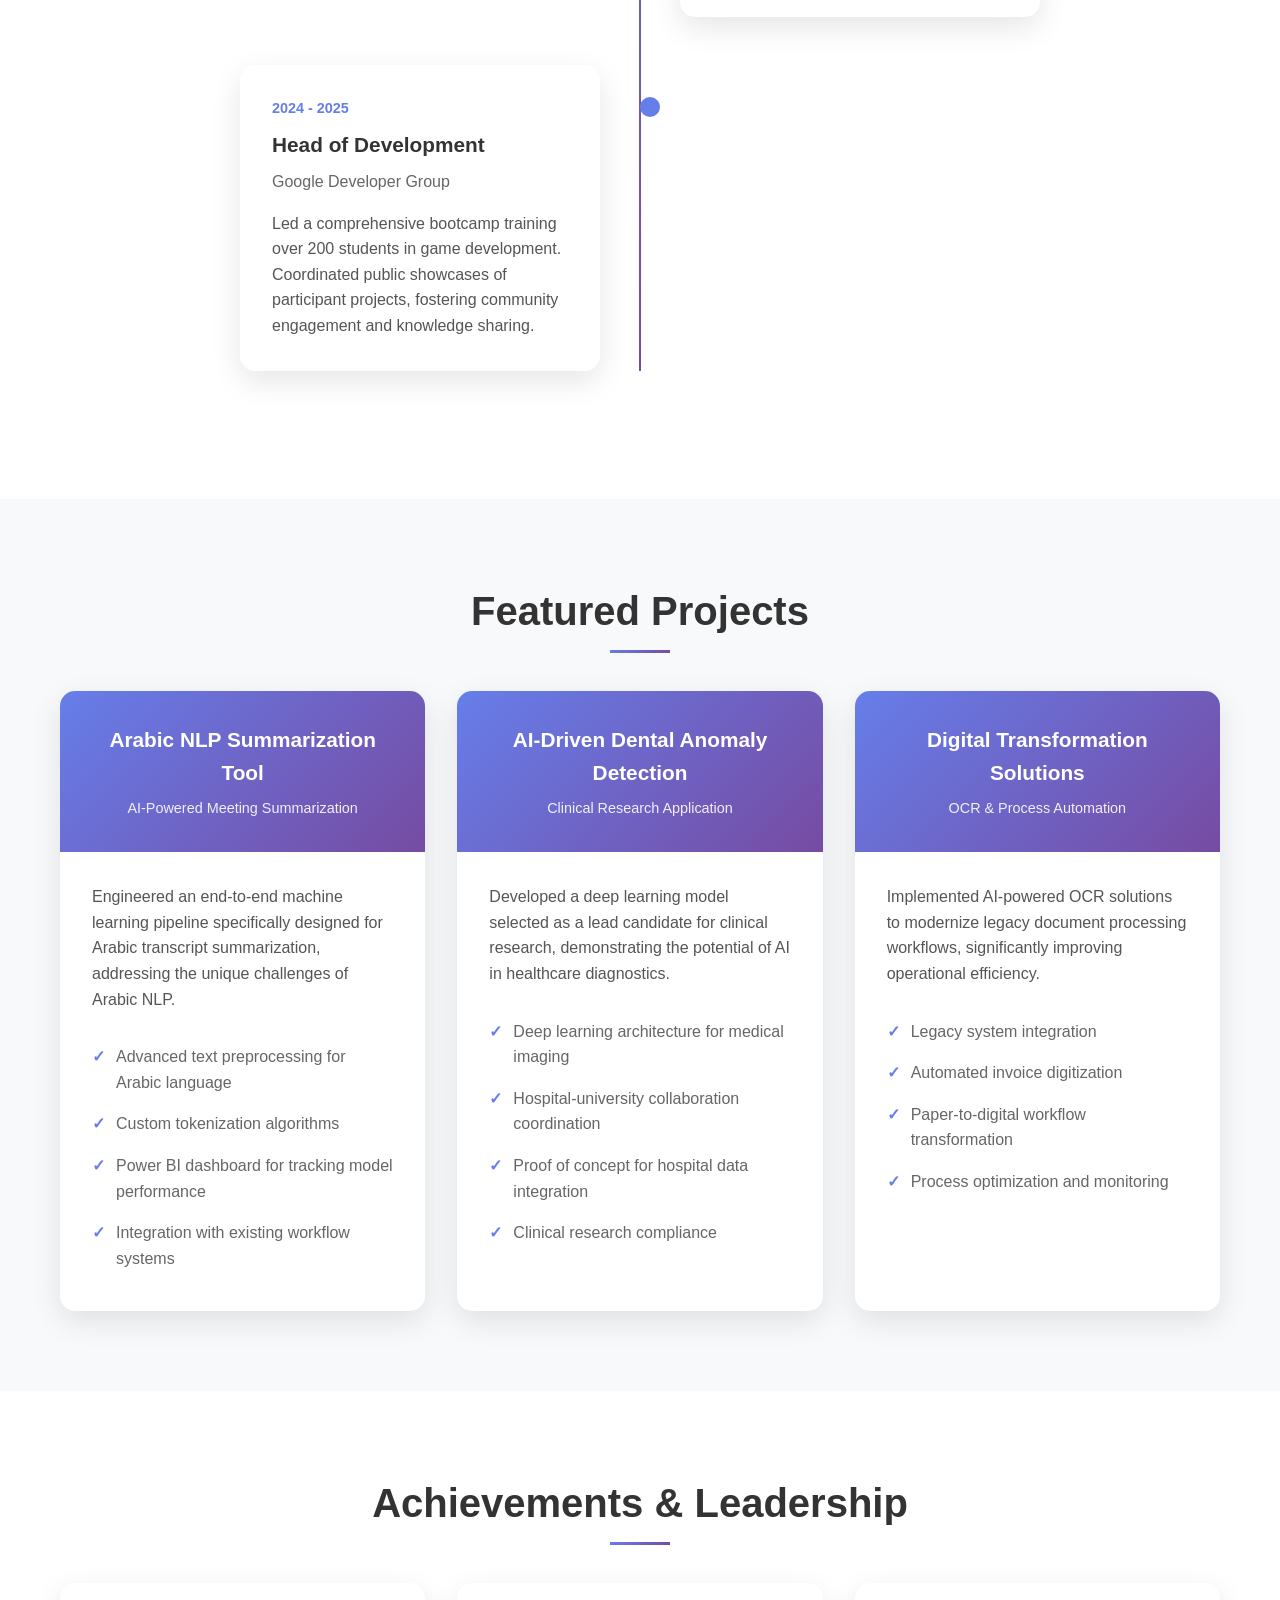
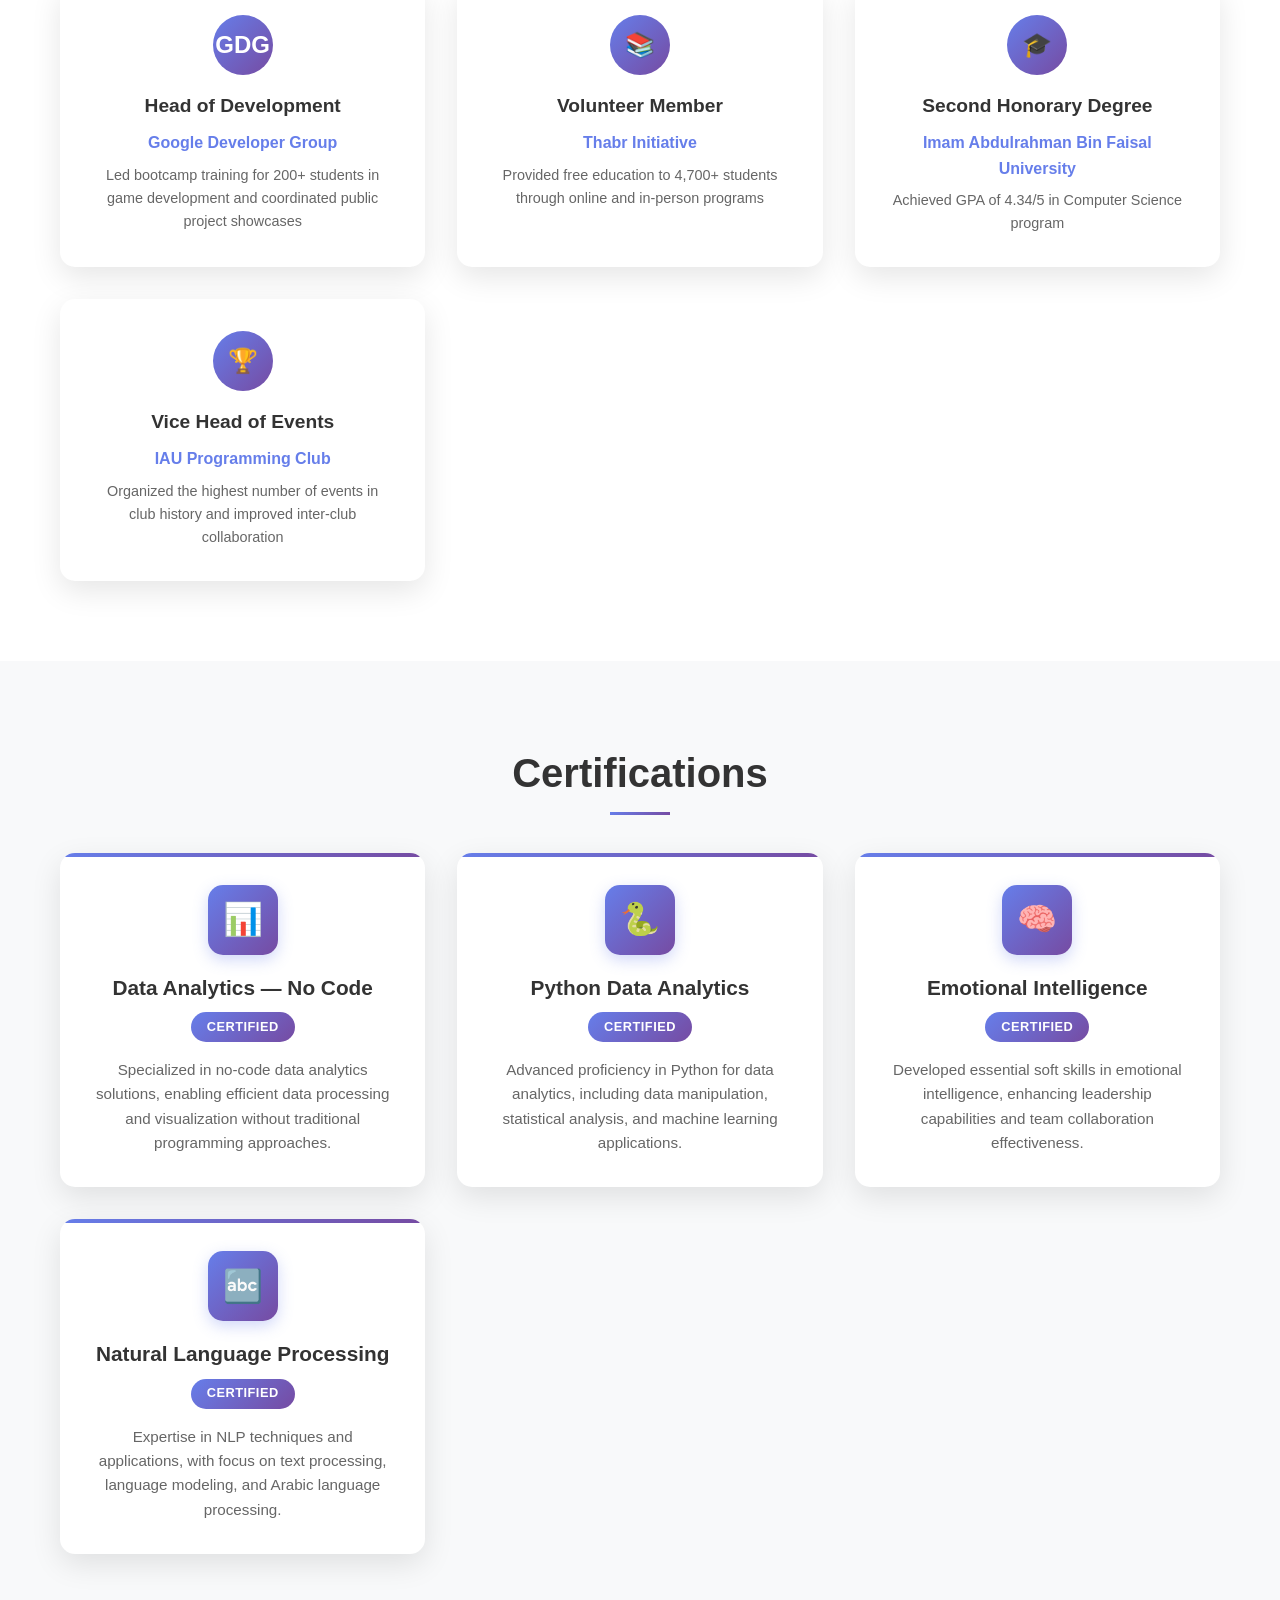
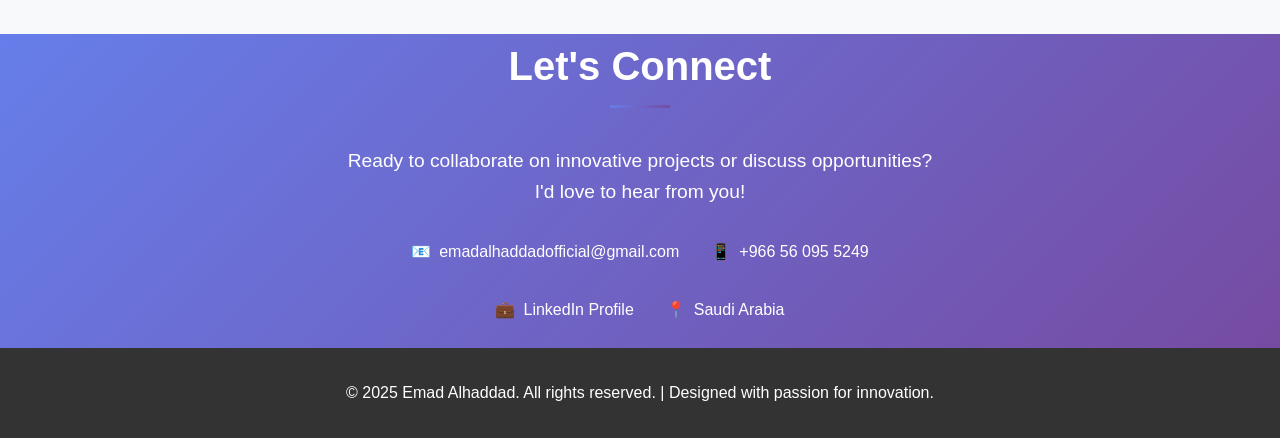
==== commit d2c51568: "a" ====
--- a/index.html
+++ b/index.html
@@ -998,6 +998,7 @@
                         <span>Saudi Arabia</span>
                     </div>
                 </div>
+                <span>&nbsp;</span>
             </div>
         </div>
     </section>
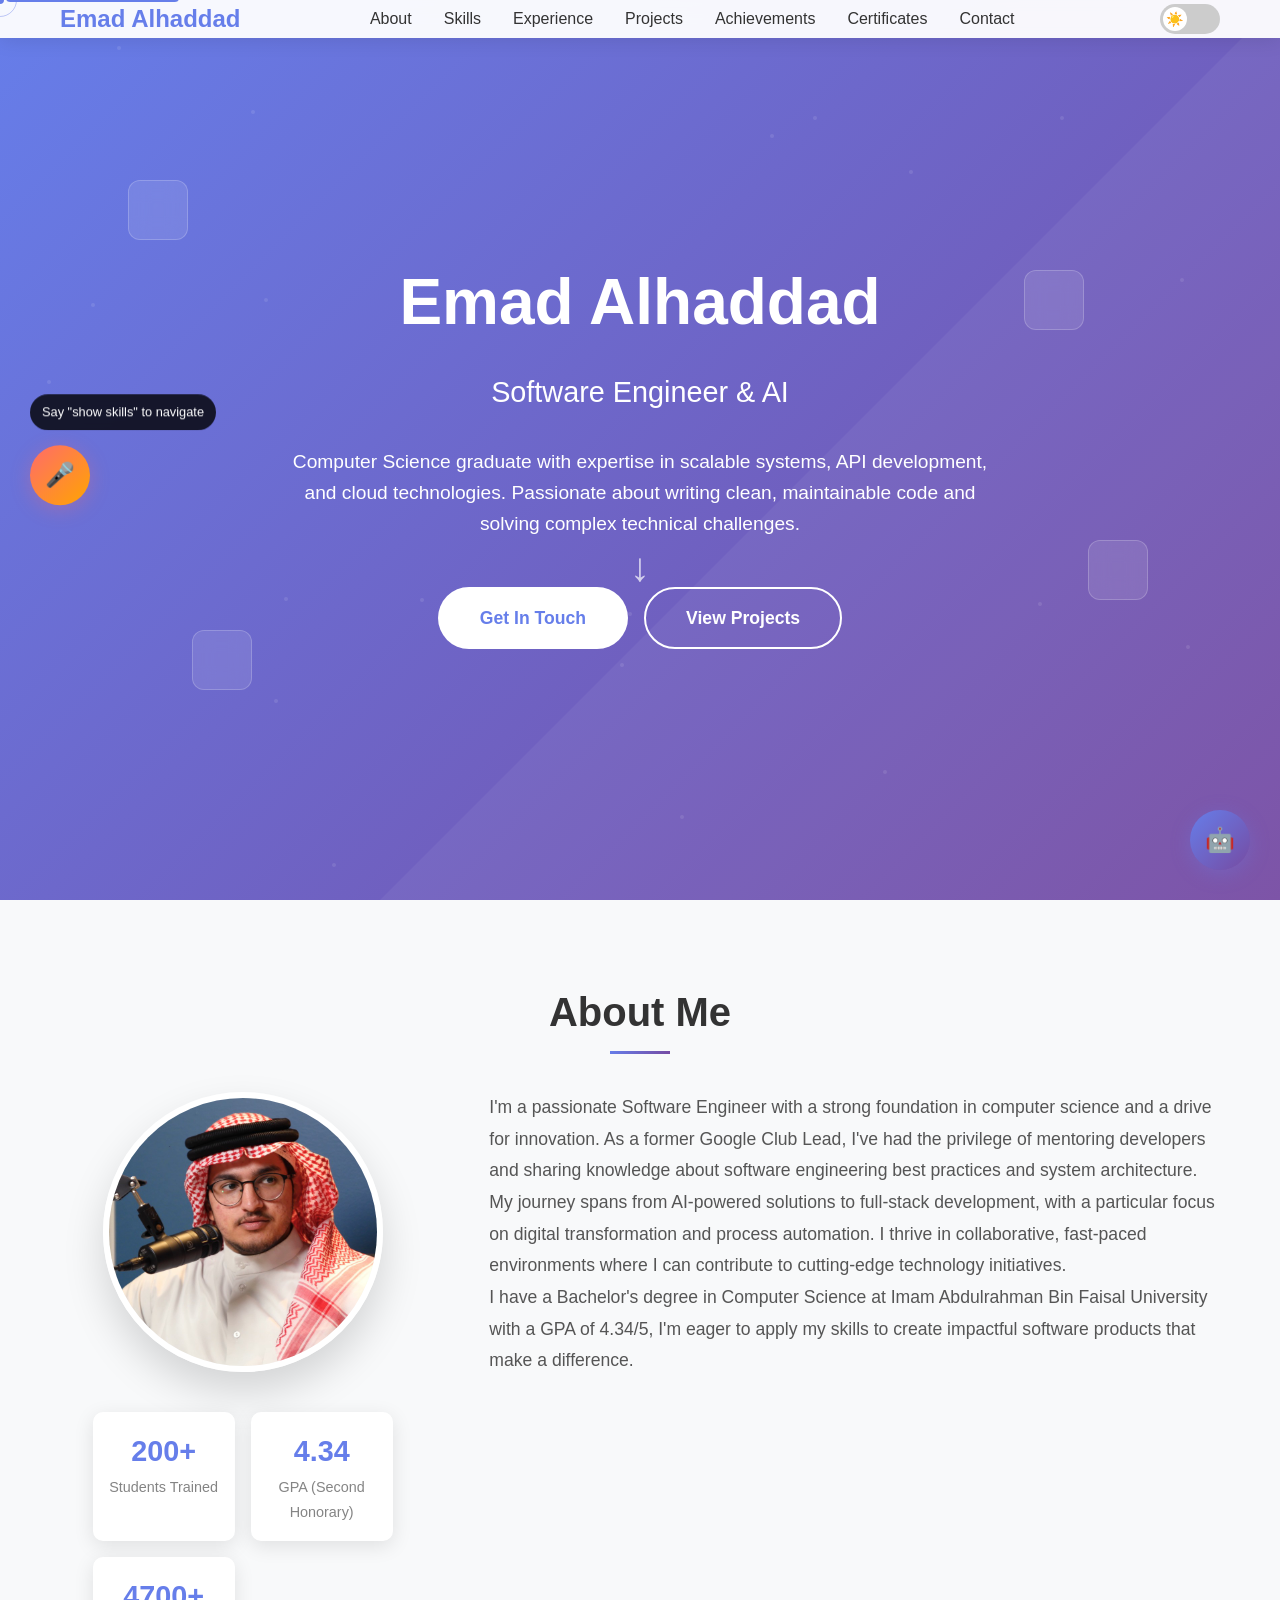
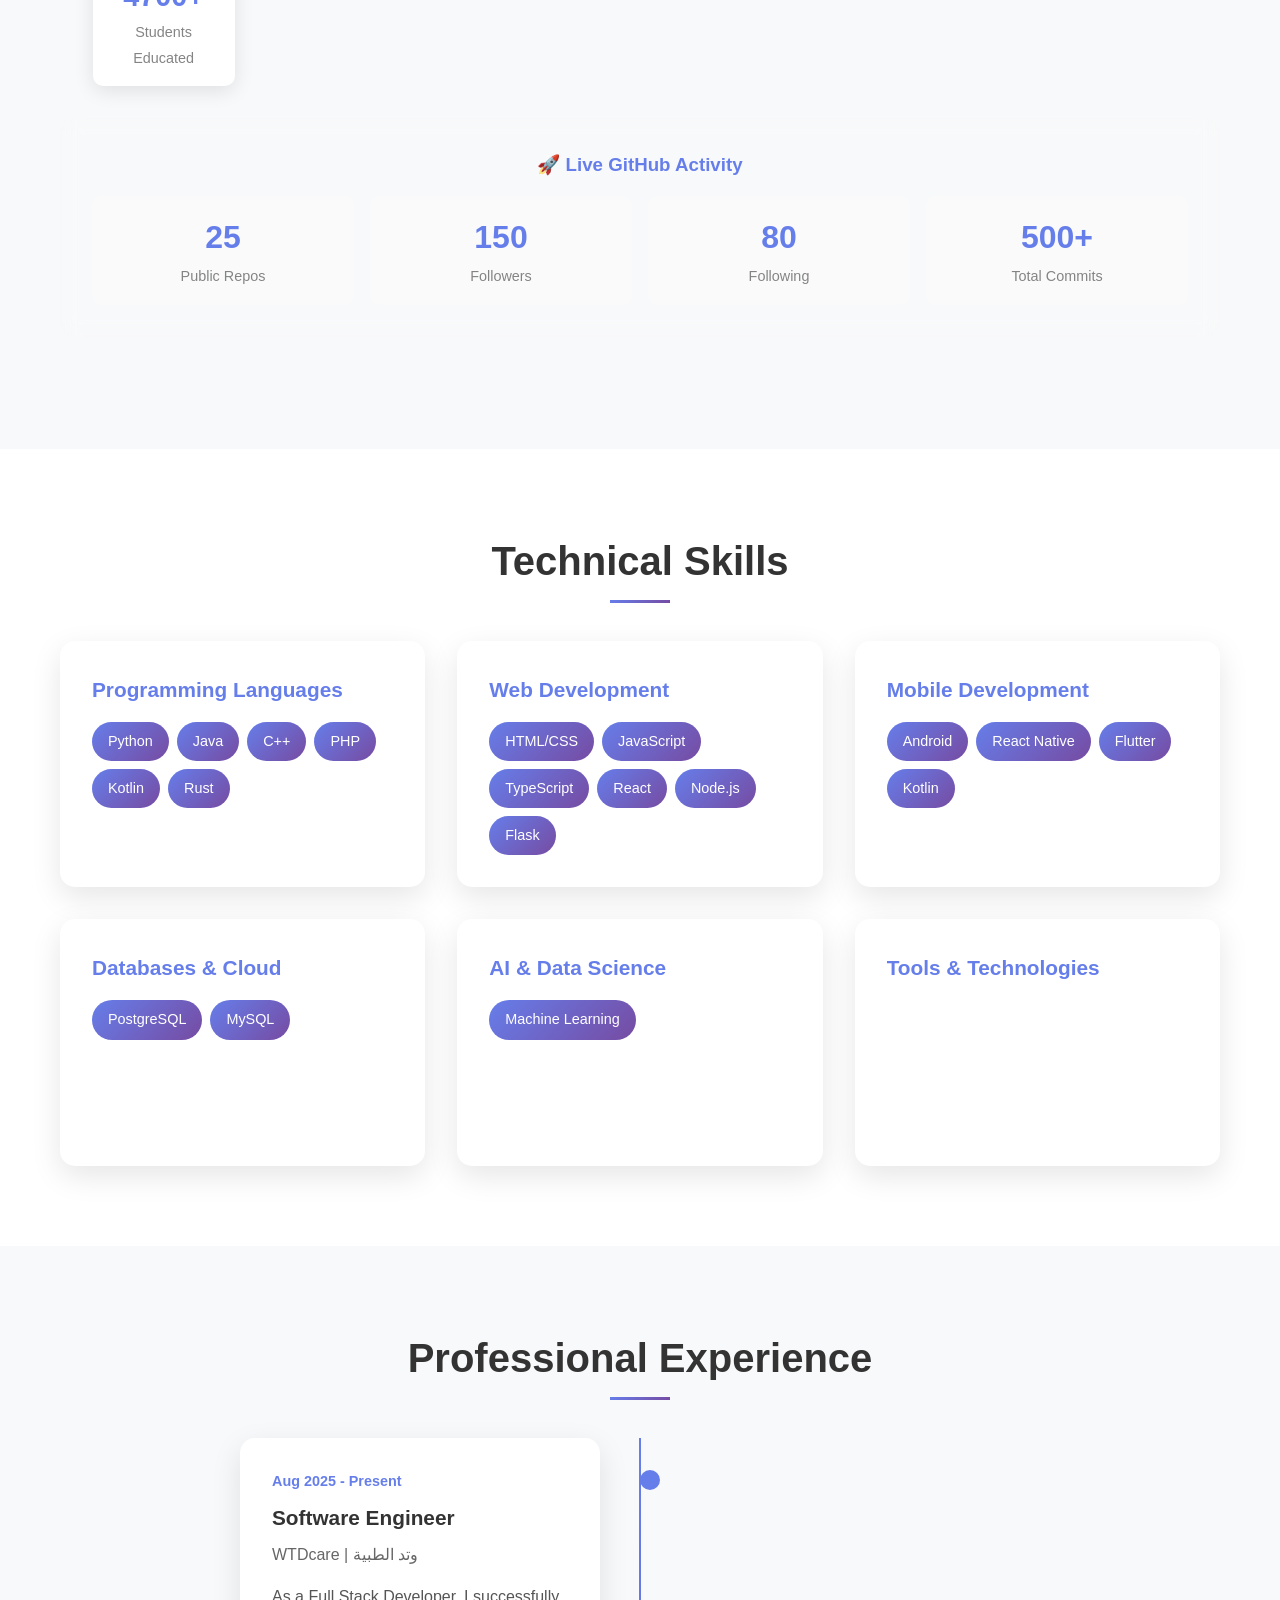
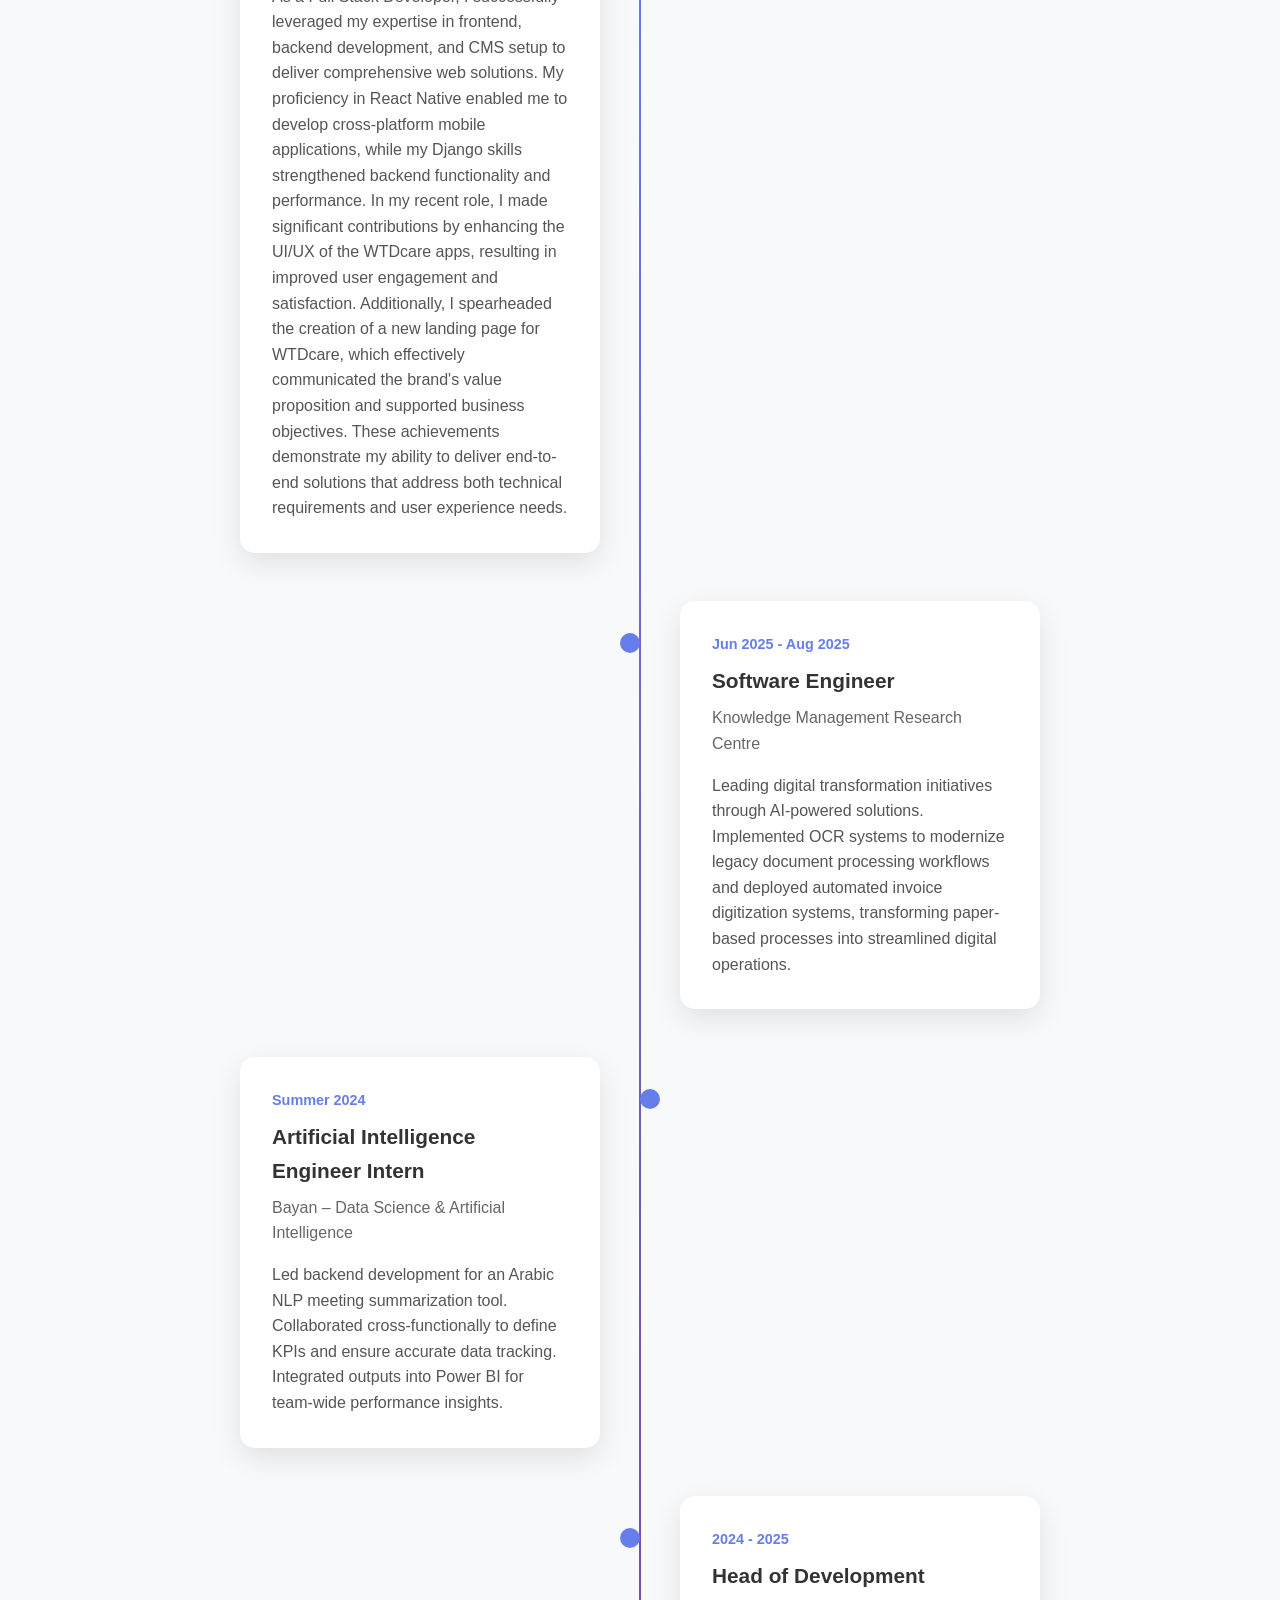
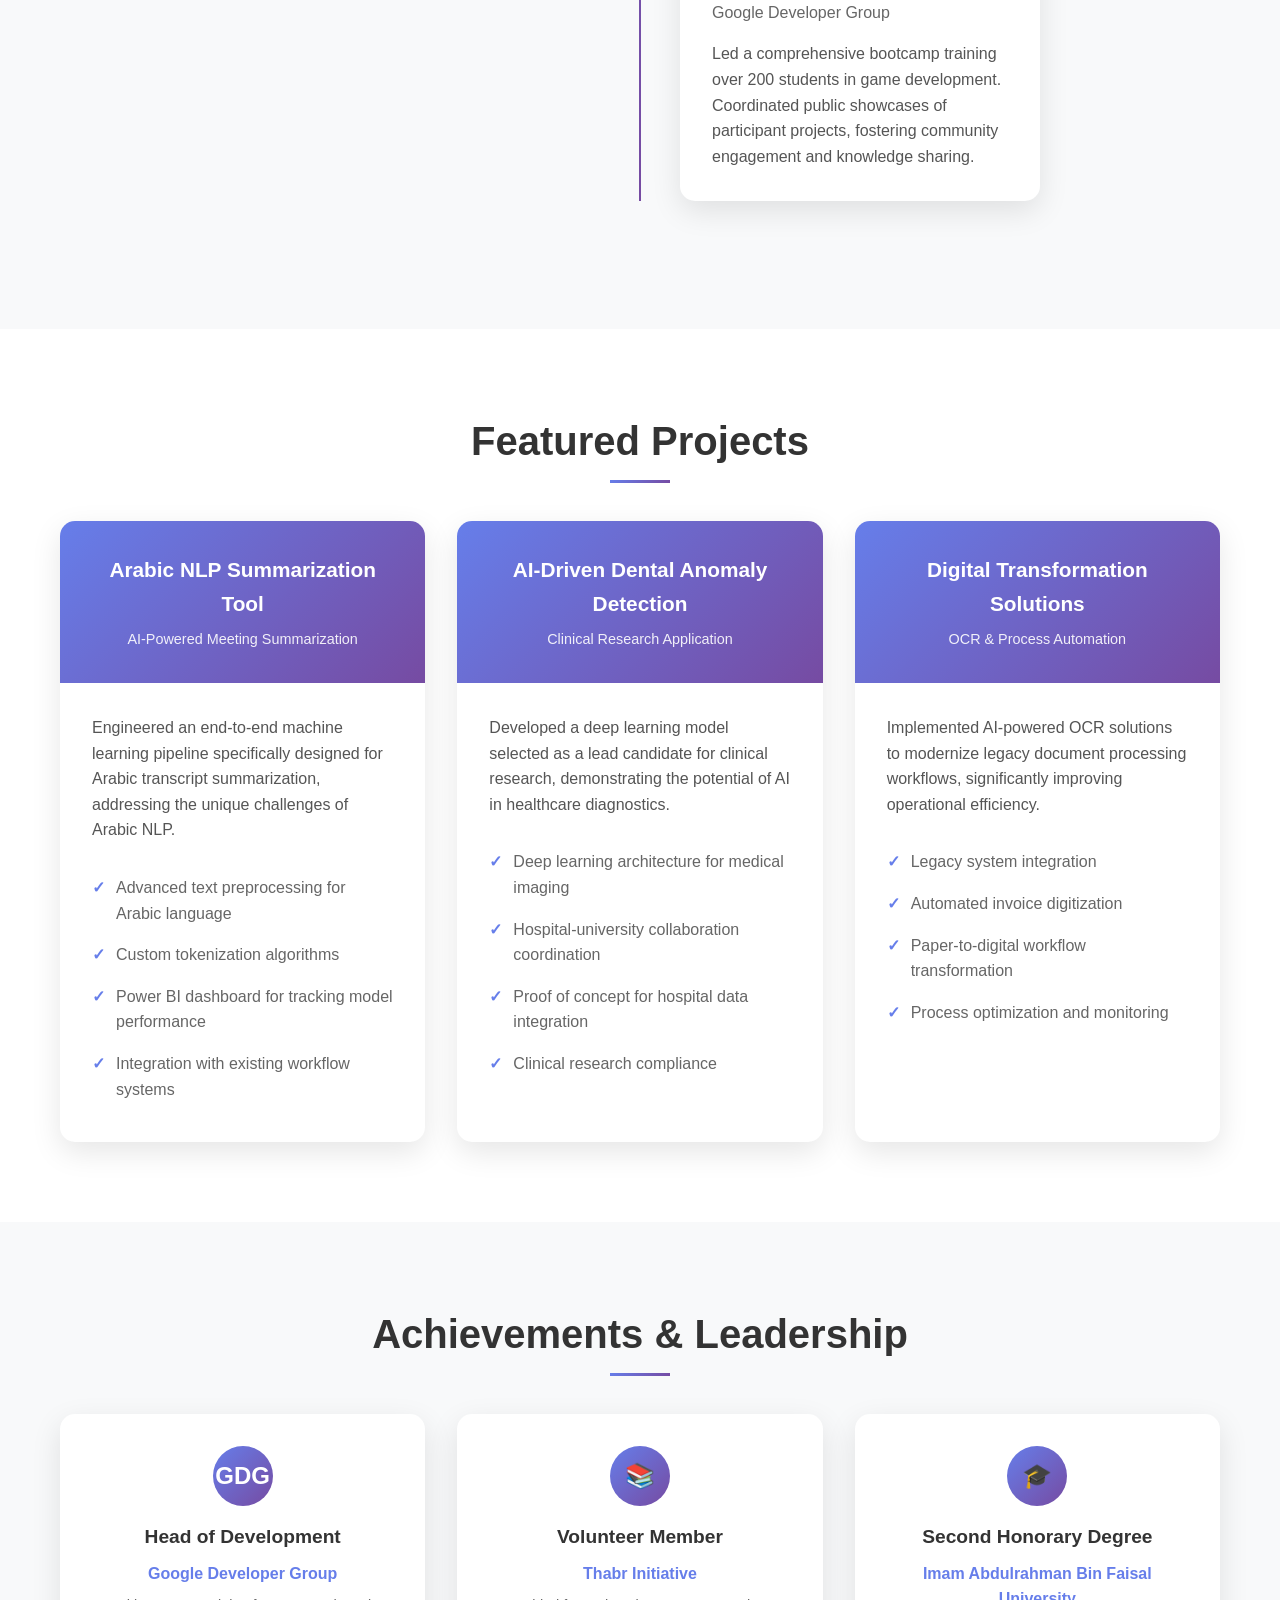
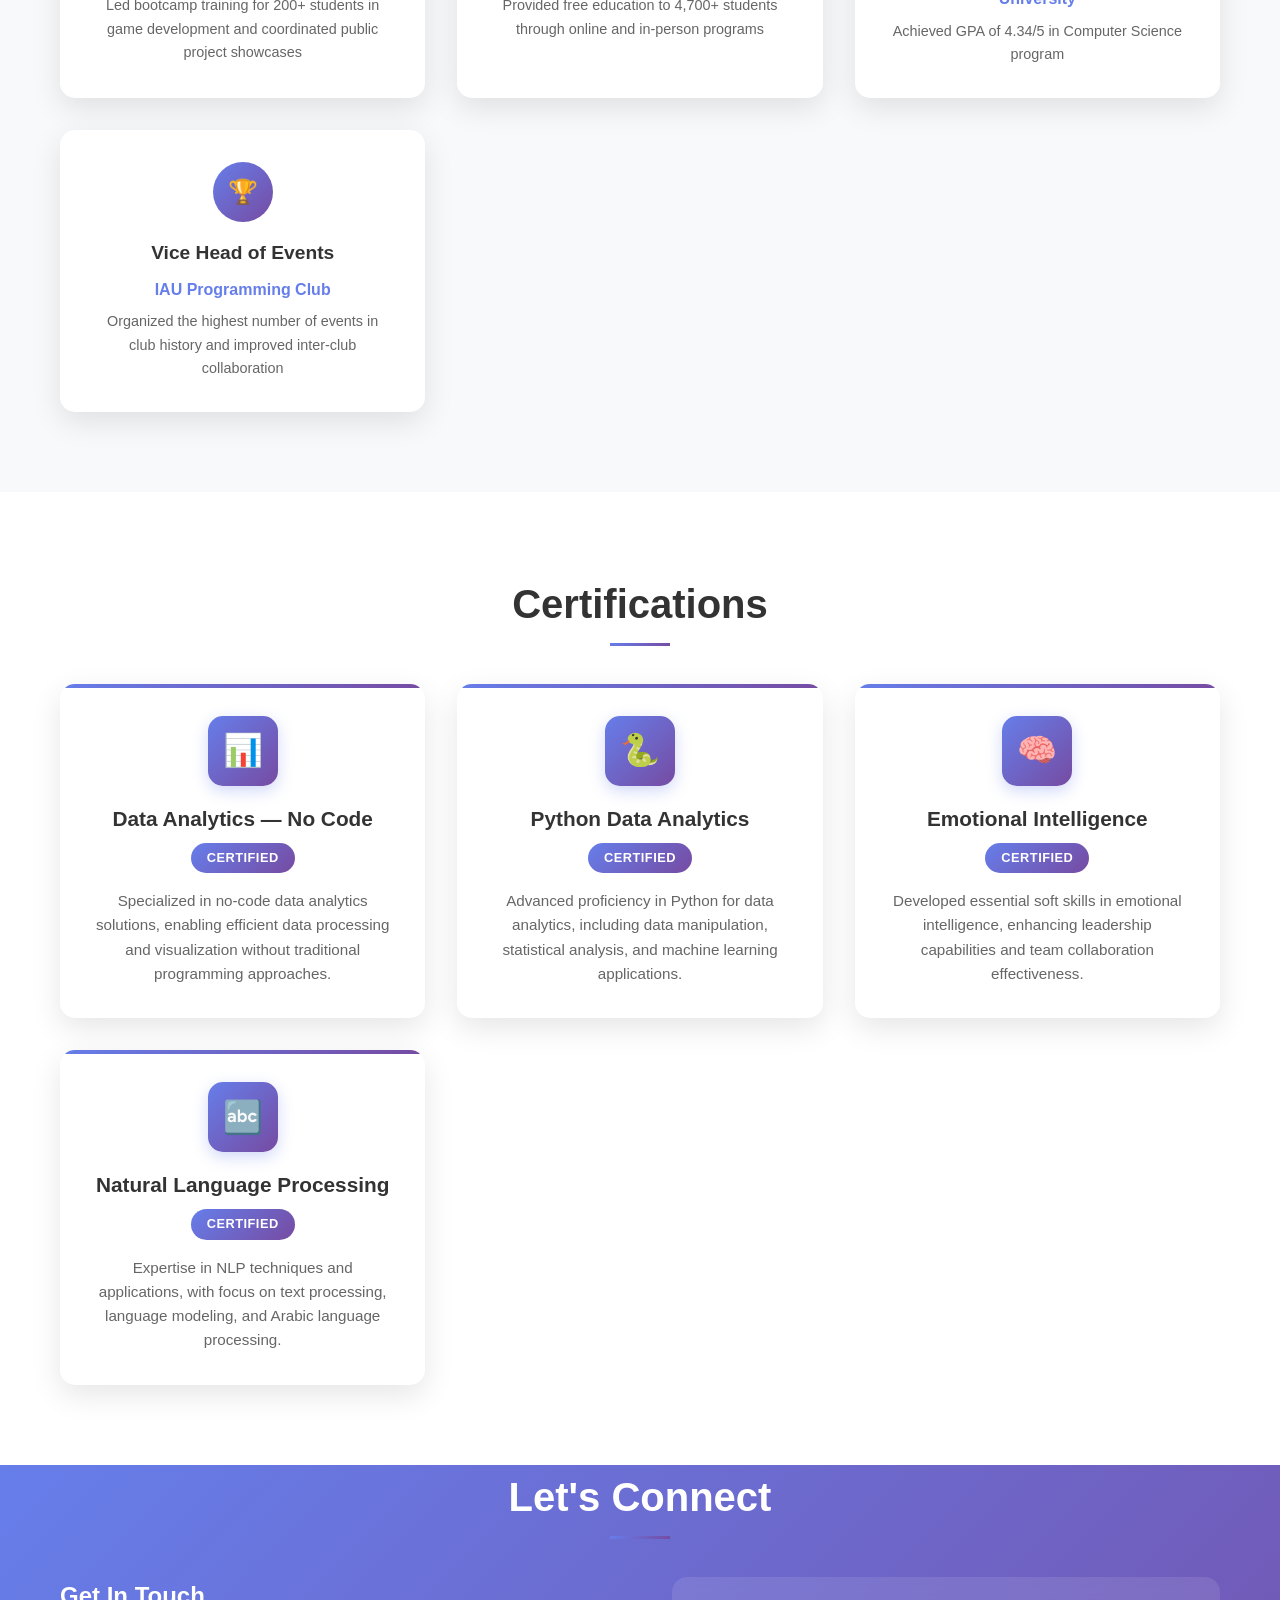
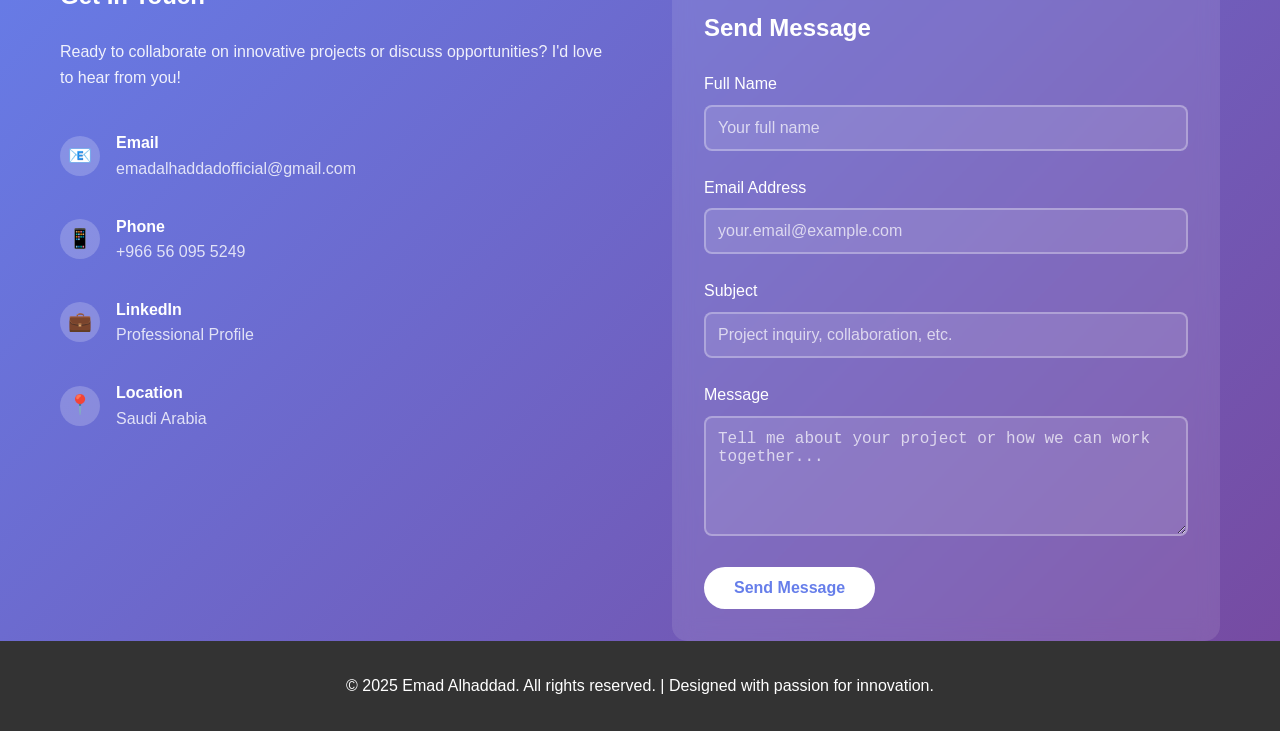
==== commit d0adf405: "Enhance index.html with comprehensive meta tags for SEO, accessibility improvements, and new interac" ====
--- a/index.html
+++ b/index.html
@@ -4,7 +4,75 @@
 <head>
     <meta charset="UTF-8">
     <meta name="viewport" content="width=device-width, initial-scale=1.0">
-    <title>Emad Alhaddad</title>
+    
+    <!-- Primary Meta Tags -->
+    <title>Emad Alhaddad - Software Engineer & AI Enthusiast</title>
+    <meta name="title" content="Emad Alhaddad - Software Engineer & AI Enthusiast">
+    <meta name="description" content="Computer Science graduate with expertise in scalable systems, API development, and cloud technologies. Former Google Club Lead specializing in AI-powered solutions and digital transformation.">
+    <meta name="keywords" content="Software Engineer, AI Engineer, Full Stack Developer, Python, React, Machine Learning, NLP, Saudi Arabia, Computer Science">
+    <meta name="author" content="Emad Alhaddad">
+    <meta name="robots" content="index, follow">
+    <meta name="language" content="English">
+    
+    <!-- Open Graph / Facebook -->
+    <meta property="og:type" content="website">
+    <meta property="og:url" content="https://emad-alhaddad.github.io/">
+    <meta property="og:title" content="Emad Alhaddad - Software Engineer & AI Enthusiast">
+    <meta property="og:description" content="Computer Science graduate with expertise in scalable systems, API development, and cloud technologies. Former Google Club Lead specializing in AI-powered solutions and digital transformation.">
+    <meta property="og:image" content="https://emad-alhaddad.github.io/assets/images/profile.jpg">
+    <meta property="og:site_name" content="Emad Alhaddad Portfolio">
+    <meta property="og:locale" content="en_US">
+    
+    <!-- Twitter -->
+    <meta property="twitter:card" content="summary_large_image">
+    <meta property="twitter:url" content="https://emad-alhaddad.github.io/">
+    <meta property="twitter:title" content="Emad Alhaddad - Software Engineer & AI Enthusiast">
+    <meta property="twitter:description" content="Computer Science graduate with expertise in scalable systems, API development, and cloud technologies. Former Google Club Lead specializing in AI-powered solutions and digital transformation.">
+    <meta property="twitter:image" content="https://emad-alhaddad.github.io/assets/images/profile.jpg">
+    
+    <!-- Additional Meta Tags -->
+    <meta name="theme-color" content="#667eea">
+    <meta name="msapplication-TileColor" content="#667eea">
+    <meta name="apple-mobile-web-app-capable" content="yes">
+    <meta name="apple-mobile-web-app-status-bar-style" content="default">
+    <meta name="apple-mobile-web-app-title" content="Emad Alhaddad">
+    
+    <!-- Canonical URL -->
+    <link rel="canonical" href="https://emad-alhaddad.github.io/">
+    
+    <!-- Preconnect to external domains for performance -->
+    <link rel="preconnect" href="https://fonts.googleapis.com">
+    <link rel="preconnect" href="https://fonts.gstatic.com" crossorigin>
+    
+    <!-- Favicon -->
+    <link rel="icon" type="image/x-icon" href="/favicon.ico">
+    
+    <!-- Structured Data for SEO -->
+    <script type="application/ld+json">
+    {
+      "@context": "https://schema.org",
+      "@type": "Person",
+      "name": "Emad Alhaddad",
+      "jobTitle": "Software Engineer",
+      "description": "Computer Science graduate with expertise in scalable systems, API development, and cloud technologies",
+      "url": "https://emad-alhaddad.github.io/",
+      "image": "https://emad-alhaddad.github.io/assets/images/profile.jpg",
+      "sameAs": [
+        "https://www.linkedin.com/in/emad-alhaddad-%D8%B9%D9%85%D8%A7%D8%AF-%D8%A7%D9%84%D8%AD%D8%AF%D8%A7%D8%AF/"
+      ],
+      "email": "emadalhaddadofficial@gmail.com",
+      "telephone": "+966560955249",
+      "address": {
+        "@type": "PostalAddress",
+        "addressCountry": "Saudi Arabia"
+      },
+      "alumniOf": {
+        "@type": "Organization",
+        "name": "Imam Abdulrahman Bin Faisal University"
+      },
+      "knowsAbout": ["Software Engineering", "Artificial Intelligence", "Machine Learning", "Web Development", "Mobile Development", "Cloud Computing"]
+    }
+    </script>
     <style>
         * {
             margin: 0;
@@ -18,6 +86,44 @@
             color: #333;
             background: linear-gradient(135deg, #667eea 0%, #764ba2 100%);
             min-height: 100vh;
+        }
+
+        /* Skip to content link for accessibility */
+        .skip-link {
+            position: absolute;
+            top: -40px;
+            left: 6px;
+            background: #667eea;
+            color: white;
+            padding: 8px;
+            text-decoration: none;
+            border-radius: 4px;
+            z-index: 10000;
+            font-weight: 600;
+        }
+
+        .skip-link:focus {
+            top: 6px;
+        }
+
+        /* Focus styles for better accessibility */
+        a:focus,
+        button:focus,
+        input:focus,
+        textarea:focus {
+            outline: 2px solid #667eea;
+            outline-offset: 2px;
+        }
+
+        /* High contrast focus for better visibility */
+        @media (prefers-contrast: high) {
+            a:focus,
+            button:focus,
+            input:focus,
+            textarea:focus {
+                outline: 3px solid #000;
+                outline-offset: 2px;
+            }
         }
 
         .container {
@@ -67,14 +173,324 @@
             color: #667eea;
         }
 
-        /* Hero Section */
+        /* Dark/Light Mode Toggle */
+        .theme-toggle {
+            position: relative;
+            display: flex;
+            align-items: center;
+            cursor: pointer;
+            margin-left: 1rem;
+        }
+
+        .theme-toggle input {
+            opacity: 0;
+            width: 0;
+            height: 0;
+        }
+
+        .theme-slider {
+            position: relative;
+            width: 60px;
+            height: 30px;
+            background: #ccc;
+            border-radius: 30px;
+            transition: background 0.3s ease;
+        }
+
+        .theme-slider:before {
+            content: '';
+            position: absolute;
+            top: 3px;
+            left: 3px;
+            width: 24px;
+            height: 24px;
+            background: white;
+            border-radius: 50%;
+            transition: transform 0.3s ease;
+        }
+
+        .theme-toggle input:checked + .theme-slider {
+            background: #667eea;
+        }
+
+        .theme-toggle input:checked + .theme-slider:before {
+            transform: translateX(30px);
+        }
+
+        .theme-icon {
+            position: absolute;
+            top: 50%;
+            transform: translateY(-50%);
+            font-size: 14px;
+            transition: opacity 0.3s ease;
+        }
+
+        .sun-icon {
+            left: 6px;
+            opacity: 1;
+        }
+
+        .moon-icon {
+            right: 6px;
+            opacity: 0;
+        }
+
+        .theme-toggle input:checked ~ .sun-icon {
+            opacity: 0;
+        }
+
+        .theme-toggle input:checked ~ .moon-icon {
+            opacity: 1;
+        }
+
+        /* Dark Mode Styles */
+        [data-theme="dark"] {
+            --bg-primary: #1a1a2e;
+            --bg-secondary: #16213e;
+            --bg-card: #0f172a;
+            --text-primary: #e2e8f0;
+            --text-secondary: #94a3b8;
+            --accent-color: #667eea;
+        }
+
+        [data-theme="dark"] body {
+            background: linear-gradient(135deg, #1a1a2e 0%, #16213e 100%);
+            color: var(--text-primary);
+        }
+
+        [data-theme="dark"] .section {
+            background: var(--bg-secondary);
+            color: var(--text-primary);
+        }
+
+        [data-theme="dark"] .section:nth-child(even) {
+            background: var(--bg-primary);
+        }
+
+        [data-theme="dark"] header {
+            background: rgba(26, 26, 46, 0.95);
+        }
+
+        [data-theme="dark"] .mobile-menu {
+            background: rgba(26, 26, 46, 0.98);
+        }
+
+        [data-theme="dark"] .nav-links a,
+        [data-theme="dark"] .mobile-menu a {
+            color: var(--text-primary);
+        }
+
+        [data-theme="dark"] .skill-category,
+        [data-theme="dark"] .project-card,
+        [data-theme="dark"] .achievement-card,
+        [data-theme="dark"] .certificate-card,
+        [data-theme="dark"] .experience-item,
+        [data-theme="dark"] .stat-item {
+            background: var(--bg-card);
+            color: var(--text-primary);
+            box-shadow: 0 10px 30px rgba(0, 0, 0, 0.3);
+        }
+
+        [data-theme="dark"] .section-title {
+            color: var(--text-primary);
+        }
+
+        [data-theme="dark"] .about-text,
+        [data-theme="dark"] .project-description,
+        [data-theme="dark"] .experience-description,
+        [data-theme="dark"] .achievement-description,
+        [data-theme="dark"] .certificate-description {
+            color: var(--text-secondary);
+        }
+
+        [data-theme="dark"] .logo {
+            color: var(--accent-color);
+        }
+
+        /* Particle Canvas */
+        #particles-canvas {
+            position: absolute;
+            top: 0;
+            left: 0;
+            width: 100%;
+            height: 100%;
+            pointer-events: none;
+            z-index: 0;
+        }
+
+        /* Sophisticated Mouse Cursor */
+        .mouse-follower {
+            position: fixed;
+            width: 40px;
+            height: 40px;
+            pointer-events: none;
+            z-index: 9999;
+            transition: all 0.3s cubic-bezier(0.25, 0.46, 0.45, 0.94);
+            opacity: 0;
+        }
+
+        .mouse-follower::before {
+            content: '';
+            position: absolute;
+            top: 50%;
+            left: 50%;
+            width: 8px;
+            height: 8px;
+            background: #667eea;
+            border-radius: 50%;
+            transform: translate(-50%, -50%);
+            transition: all 0.2s ease;
+        }
+
+        .mouse-follower::after {
+            content: '';
+            position: absolute;
+            top: 50%;
+            left: 50%;
+            width: 32px;
+            height: 32px;
+            border: 1px solid rgba(102, 126, 234, 0.4);
+            border-radius: 50%;
+            transform: translate(-50%, -50%);
+            transition: all 0.4s ease;
+        }
+
+        /* Show only on desktop and when not annoying */
+        @media (hover: hover) and (pointer: fine) {
+            .mouse-follower {
+                opacity: 1;
+            }
+        }
+
+        /* Subtle active state for interactive elements */
+        .mouse-follower.hover-link::before {
+            background: #667eea;
+            transform: translate(-50%, -50%) scale(0.5);
+        }
+
+        .mouse-follower.hover-link::after {
+            border-color: rgba(102, 126, 234, 0.6);
+            transform: translate(-50%, -50%) scale(1.5);
+        }
+
+        .mouse-follower.hover-button::before {
+            background: #764ba2;
+            transform: translate(-50%, -50%) scale(0);
+        }
+
+        .mouse-follower.hover-button::after {
+            background: rgba(102, 126, 234, 0.1);
+            border-color: rgba(102, 126, 234, 0.8);
+            transform: translate(-50%, -50%) scale(1.2);
+        }
+
+        .mouse-follower.hover-card::after {
+            border-color: rgba(102, 126, 234, 0.3);
+            transform: translate(-50%, -50%) scale(0.8);
+            border-width: 2px;
+        }
+
+        /* Hide on mobile devices */
+        @media (max-width: 768px) {
+            .mouse-follower {
+                display: none !important;
+            }
+        }
+
+        /* Reduce motion for accessibility */
+        @media (prefers-reduced-motion: reduce) {
+            .mouse-follower {
+                display: none !important;
+            }
+        }
+
+        /* LEGENDARY 3D Hero Section */
         .hero {
             background: linear-gradient(135deg, #667eea 0%, #764ba2 100%);
             color: white;
-            padding: 120px 0 80px;
+            padding: 0;
             text-align: center;
             position: relative;
             overflow: hidden;
+            height: 100vh;
+            display: flex;
+            align-items: center;
+            justify-content: center;
+        }
+
+        /* 3D WebGL Canvas */
+        #hero-3d-canvas {
+            position: absolute;
+            top: 0;
+            left: 0;
+            width: 100%;
+            height: 100%;
+            z-index: 1;
+        }
+
+        /* Interactive 3D Objects */
+        .hero-3d-scene {
+            position: absolute;
+            width: 100%;
+            height: 100%;
+            perspective: 1000px;
+            transform-style: preserve-3d;
+        }
+
+        .floating-3d-object {
+            position: absolute;
+            width: 60px;
+            height: 60px;
+            background: rgba(255, 255, 255, 0.1);
+            backdrop-filter: blur(10px);
+            border: 1px solid rgba(255, 255, 255, 0.2);
+            border-radius: 12px;
+            transform-style: preserve-3d;
+            animation: float3D 6s ease-in-out infinite;
+        }
+
+        .floating-3d-object:nth-child(1) { top: 20%; left: 10%; animation-delay: 0s; }
+        .floating-3d-object:nth-child(2) { top: 60%; left: 85%; animation-delay: 2s; }
+        .floating-3d-object:nth-child(3) { top: 30%; left: 80%; animation-delay: 4s; }
+        .floating-3d-object:nth-child(4) { top: 70%; left: 15%; animation-delay: 1s; }
+
+        @keyframes float3D {
+            0%, 100% { transform: translateY(0px) rotateX(0deg) rotateY(0deg); }
+            25% { transform: translateY(-20px) rotateX(15deg) rotateY(90deg); }
+            50% { transform: translateY(-10px) rotateX(-10deg) rotateY(180deg); }
+            75% { transform: translateY(-30px) rotateX(20deg) rotateY(270deg); }
+        }
+
+        /* Neural Network Background */
+        .neural-network {
+            position: absolute;
+            width: 100%;
+            height: 100%;
+            opacity: 0.1;
+            z-index: 0;
+        }
+
+        .neural-node {
+            position: absolute;
+            width: 4px;
+            height: 4px;
+            background: #fff;
+            border-radius: 50%;
+            animation: pulse 2s infinite;
+        }
+
+        .neural-connection {
+            position: absolute;
+            height: 1px;
+            background: linear-gradient(90deg, transparent, rgba(255,255,255,0.3), transparent);
+            transform-origin: left;
+            animation: dataFlow 3s linear infinite;
+        }
+
+        @keyframes dataFlow {
+            0% { width: 0; opacity: 0; }
+            50% { opacity: 1; }
+            100% { width: 200px; opacity: 0; }
         }
 
         .hero::before {
@@ -291,6 +707,396 @@
             border-radius: 20px;
             font-size: 0.9rem;
             font-weight: 500;
+            position: relative;
+            overflow: hidden;
+            cursor: pointer;
+        }
+
+        .skill-tag::before {
+            content: '';
+            position: absolute;
+            top: 0;
+            left: -100%;
+            width: 100%;
+            height: 100%;
+            background: linear-gradient(90deg, transparent, rgba(255,255,255,0.3), transparent);
+            transition: left 0.5s;
+        }
+
+        .skill-tag:hover::before {
+            left: 100%;
+        }
+
+        /* Dynamic GitHub Stats */
+        .github-stats {
+            background: rgba(255, 255, 255, 0.1);
+            backdrop-filter: blur(10px);
+            border-radius: 15px;
+            padding: 2rem;
+            margin: 2rem 0;
+            text-align: center;
+        }
+
+        .github-stats h3 {
+            color: #667eea;
+            margin-bottom: 1rem;
+        }
+
+        .stats-grid {
+            display: grid;
+            grid-template-columns: repeat(auto-fit, minmax(150px, 1fr));
+            gap: 1rem;
+        }
+
+        .stat-box {
+            background: rgba(255, 255, 255, 0.2);
+            padding: 1rem;
+            border-radius: 10px;
+            transition: transform 0.3s ease;
+        }
+
+        .stat-box:hover {
+            transform: translateY(-5px);
+        }
+
+        .stat-value {
+            font-size: 2rem;
+            font-weight: bold;
+            color: #667eea;
+            display: block;
+        }
+
+        .stat-label {
+            font-size: 0.9rem;
+            opacity: 0.8;
+        }
+
+        /* Matrix Rain Effect */
+        .matrix-rain {
+            position: fixed;
+            top: 0;
+            left: 0;
+            width: 100%;
+            height: 100%;
+            pointer-events: none;
+            z-index: -1;
+            opacity: 0.1;
+        }
+
+        /* VOICE CONTROL INDICATOR */
+        .voice-control {
+            position: fixed;
+            top: 50%;
+            left: 30px;
+            transform: translateY(-50%);
+            z-index: 10000;
+            display: flex;
+            flex-direction: column;
+            gap: 15px;
+        }
+
+        .voice-button {
+            width: 60px;
+            height: 60px;
+            background: linear-gradient(135deg, #ff6b6b, #ffa500);
+            border: none;
+            border-radius: 50%;
+            color: white;
+            font-size: 1.5rem;
+            cursor: pointer;
+            box-shadow: 0 4px 20px rgba(255, 107, 107, 0.3);
+            transition: all 0.3s ease;
+            position: relative;
+            overflow: hidden;
+        }
+
+        .voice-button:hover {
+            transform: scale(1.1);
+            box-shadow: 0 6px 30px rgba(255, 107, 107, 0.5);
+        }
+
+        .voice-button.listening {
+            animation: voicePulse 1s infinite;
+            background: linear-gradient(135deg, #ff4757, #ff6b6b);
+        }
+
+        .voice-button.listening::after {
+            content: '';
+            position: absolute;
+            top: 50%;
+            left: 50%;
+            width: 100%;
+            height: 100%;
+            border: 2px solid rgba(255, 107, 107, 0.6);
+            border-radius: 50%;
+            transform: translate(-50%, -50%);
+            animation: voiceRipple 1s infinite;
+        }
+
+        @keyframes voicePulse {
+            0%, 100% { transform: scale(1); }
+            50% { transform: scale(1.05); }
+        }
+
+        @keyframes voiceRipple {
+            0% { transform: translate(-50%, -50%) scale(1); opacity: 1; }
+            100% { transform: translate(-50%, -50%) scale(2); opacity: 0; }
+        }
+
+        .voice-status {
+            background: rgba(0, 0, 0, 0.8);
+            color: white;
+            padding: 8px 12px;
+            border-radius: 20px;
+            font-size: 0.8rem;
+            text-align: center;
+            backdrop-filter: blur(10px);
+            opacity: 0;
+            transform: translateX(-10px);
+            transition: all 0.3s ease;
+            white-space: nowrap;
+            order: -1;
+        }
+
+        .voice-status.active {
+            opacity: 1;
+            transform: translateX(0);
+        }
+
+        /* INTERACTIVE TERMINAL */
+        .terminal-widget {
+            position: fixed;
+            top: 30px;
+            left: 30px;
+            width: 400px;
+            height: 300px;
+            background: rgba(0, 0, 0, 0.9);
+            border-radius: 10px;
+            font-family: 'Courier New', monospace;
+            color: #00ff00;
+            padding: 15px;
+            box-shadow: 0 10px 30px rgba(0, 0, 0, 0.3);
+            z-index: 9999;
+            display: none;
+            flex-direction: column;
+        }
+
+        .terminal-widget.active {
+            display: flex;
+        }
+
+        .terminal-header {
+            display: flex;
+            justify-content: space-between;
+            align-items: center;
+            margin-bottom: 10px;
+            padding-bottom: 10px;
+            border-bottom: 1px solid #333;
+        }
+
+        .terminal-title {
+            color: #fff;
+            font-size: 0.9rem;
+        }
+
+        .terminal-close {
+            background: #ff5555;
+            border: none;
+            color: white;
+            width: 20px;
+            height: 20px;
+            border-radius: 50%;
+            cursor: pointer;
+            font-size: 0.7rem;
+        }
+
+        .terminal-content {
+            flex: 1;
+            overflow-y: auto;
+            font-size: 0.8rem;
+            line-height: 1.4;
+        }
+
+        .terminal-line {
+            margin: 2px 0;
+        }
+
+        .terminal-prompt {
+            color: #ffff00;
+        }
+
+        .terminal-input {
+            background: transparent;
+            border: none;
+            color: #00ff00;
+            font-family: inherit;
+            font-size: inherit;
+            outline: none;
+            width: 100%;
+        }
+
+        /* AI CHATBOT */
+        .ai-chatbot {
+            position: fixed;
+            bottom: 30px;
+            right: 30px;
+            z-index: 10000;
+        }
+
+        .chat-toggle {
+            width: 60px;
+            height: 60px;
+            background: linear-gradient(135deg, #667eea, #764ba2);
+            border: none;
+            border-radius: 50%;
+            color: white;
+            font-size: 1.5rem;
+            cursor: pointer;
+            box-shadow: 0 4px 20px rgba(102, 126, 234, 0.3);
+            transition: all 0.3s ease;
+            animation: chatPulse 3s infinite;
+        }
+
+        .chat-toggle:hover {
+            transform: scale(1.1);
+            box-shadow: 0 6px 30px rgba(102, 126, 234, 0.5);
+        }
+
+        @keyframes chatPulse {
+            0%, 100% { box-shadow: 0 4px 20px rgba(102, 126, 234, 0.3); }
+            50% { box-shadow: 0 4px 30px rgba(102, 126, 234, 0.6); }
+        }
+
+        .chat-window {
+            position: absolute;
+            bottom: 80px;
+            right: 0;
+            width: 350px;
+            height: 500px;
+            background: rgba(255, 255, 255, 0.95);
+            backdrop-filter: blur(20px);
+            border-radius: 20px;
+            box-shadow: 0 20px 40px rgba(0, 0, 0, 0.1);
+            display: none;
+            flex-direction: column;
+            overflow: hidden;
+            transform: scale(0.8) translateY(20px);
+            opacity: 0;
+            transition: all 0.3s cubic-bezier(0.25, 0.46, 0.45, 0.94);
+        }
+
+        .chat-window.active {
+            display: flex;
+            transform: scale(1) translateY(0);
+            opacity: 1;
+        }
+
+        .chat-header {
+            background: linear-gradient(135deg, #667eea, #764ba2);
+            color: white;
+            padding: 1rem;
+            text-align: center;
+            font-weight: 600;
+        }
+
+        .chat-messages {
+            flex: 1;
+            padding: 1rem;
+            overflow-y: auto;
+            display: flex;
+            flex-direction: column;
+            gap: 1rem;
+        }
+
+        .chat-message {
+            max-width: 80%;
+            padding: 0.8rem 1rem;
+            border-radius: 18px;
+            font-size: 0.9rem;
+            line-height: 1.4;
+            animation: messageSlide 0.3s ease;
+        }
+
+        .chat-message.user {
+            align-self: flex-end;
+            background: linear-gradient(135deg, #667eea, #764ba2);
+            color: white;
+        }
+
+        .chat-message.ai {
+            align-self: flex-start;
+            background: #f0f0f0;
+            color: #333;
+        }
+
+        .chat-input-container {
+            padding: 1rem;
+            border-top: 1px solid #eee;
+            display: flex;
+            gap: 0.5rem;
+        }
+
+        .chat-input {
+            flex: 1;
+            padding: 0.8rem;
+            border: 1px solid #ddd;
+            border-radius: 20px;
+            outline: none;
+            font-size: 0.9rem;
+        }
+
+        .chat-send {
+            background: linear-gradient(135deg, #667eea, #764ba2);
+            color: white;
+            border: none;
+            border-radius: 50%;
+            width: 40px;
+            height: 40px;
+            cursor: pointer;
+            transition: transform 0.2s ease;
+        }
+
+        .chat-send:hover {
+            transform: scale(1.1);
+        }
+
+        @keyframes messageSlide {
+            from {
+                opacity: 0;
+                transform: translateY(10px);
+            }
+            to {
+                opacity: 1;
+                transform: translateY(0);
+            }
+        }
+
+        /* Typing indicator */
+        .typing-indicator {
+            display: flex;
+            align-items: center;
+            gap: 0.3rem;
+            padding: 0.8rem 1rem;
+            background: #f0f0f0;
+            border-radius: 18px;
+            max-width: 60px;
+            align-self: flex-start;
+        }
+
+        .typing-dot {
+            width: 6px;
+            height: 6px;
+            background: #999;
+            border-radius: 50%;
+            animation: typingBounce 1.4s infinite ease-in-out;
+        }
+
+        .typing-dot:nth-child(1) { animation-delay: -0.32s; }
+        .typing-dot:nth-child(2) { animation-delay: -0.16s; }
+
+        @keyframes typingBounce {
+            0%, 80%, 100% { transform: scale(0.8); opacity: 0.5; }
+            40% { transform: scale(1); opacity: 1; }
         }
 
         /* Experience Section */
@@ -565,30 +1371,138 @@
         }
 
         .contact-content {
-            text-align: center;
-            max-width: 600px;
-            margin: 0 auto;
+            display: grid;
+            grid-template-columns: 1fr 1fr;
+            gap: 4rem;
+            align-items: start;
+        }
+
+        .contact-info-section {
+            text-align: left;
+        }
+
+        .contact-info-section h3 {
+            font-size: 1.5rem;
+            margin-bottom: 1.5rem;
         }
 
         .contact-info {
             display: flex;
-            justify-content: center;
-            gap: 2rem;
-            margin-top: 2rem;
-            flex-wrap: wrap;
+            flex-direction: column;
+            gap: 1rem;
         }
 
         .contact-item {
             display: flex;
             align-items: center;
-            gap: 0.5rem;
+            gap: 1rem;
             color: white;
             text-decoration: none;
             transition: opacity 0.3s ease;
+            padding: 0.5rem 0;
         }
 
         .contact-item:hover {
             opacity: 0.8;
+        }
+
+        .contact-icon {
+            width: 40px;
+            height: 40px;
+            background: rgba(255, 255, 255, 0.2);
+            border-radius: 50%;
+            display: flex;
+            align-items: center;
+            justify-content: center;
+            font-size: 1.2rem;
+        }
+
+        /* Contact Form */
+        .contact-form {
+            background: rgba(255, 255, 255, 0.1);
+            padding: 2rem;
+            border-radius: 15px;
+            backdrop-filter: blur(10px);
+        }
+
+        .contact-form h3 {
+            margin-bottom: 1.5rem;
+            font-size: 1.5rem;
+        }
+
+        .form-group {
+            margin-bottom: 1.5rem;
+        }
+
+        .form-group label {
+            display: block;
+            margin-bottom: 0.5rem;
+            font-weight: 500;
+        }
+
+        .form-group input,
+        .form-group textarea {
+            width: 100%;
+            padding: 12px;
+            border: 2px solid rgba(255, 255, 255, 0.3);
+            border-radius: 8px;
+            background: rgba(255, 255, 255, 0.1);
+            color: white;
+            font-size: 1rem;
+            transition: border-color 0.3s ease;
+        }
+
+        .form-group input::placeholder,
+        .form-group textarea::placeholder {
+            color: rgba(255, 255, 255, 0.7);
+        }
+
+        .form-group input:focus,
+        .form-group textarea:focus {
+            outline: none;
+            border-color: rgba(255, 255, 255, 0.8);
+        }
+
+        .form-group textarea {
+            resize: vertical;
+            min-height: 120px;
+        }
+
+        .form-submit {
+            background: white;
+            color: #667eea;
+            border: none;
+            padding: 12px 30px;
+            border-radius: 50px;
+            font-weight: 600;
+            cursor: pointer;
+            transition: all 0.3s ease;
+            font-size: 1rem;
+        }
+
+        .form-submit:hover {
+            background: rgba(255, 255, 255, 0.9);
+            transform: translateY(-2px);
+        }
+
+        .form-submit:disabled {
+            opacity: 0.6;
+            cursor: not-allowed;
+        }
+
+        .form-error {
+            color: #ff6b6b;
+            font-size: 0.9rem;
+            margin-top: 0.5rem;
+            display: none;
+        }
+
+        .form-success {
+            color: #51cf66;
+            font-size: 0.9rem;
+            margin-top: 1rem;
+            display: none;
+            text-align: center;
         }
 
         /* Footer */
@@ -599,6 +1513,39 @@
             padding: 2rem 0;
         }
 
+        /* Scroll Progress Bar */
+        .scroll-progress {
+            position: fixed;
+            top: 0;
+            left: 0;
+            width: 0%;
+            height: 4px;
+            background: linear-gradient(90deg, #667eea, #764ba2);
+            z-index: 1001;
+            transition: width 0.1s ease;
+        }
+
+        /* Typing Animation */
+        .typing-text {
+            border-right: 2px solid white;
+            animation: blink-caret 1s infinite;
+        }
+
+        @keyframes blink-caret {
+            from, to { border-color: transparent; }
+            50% { border-color: white; }
+        }
+
+        /* Floating Animation for Hero Elements */
+        .floating {
+            animation: floating 3s ease-in-out infinite;
+        }
+
+        @keyframes floating {
+            0%, 100% { transform: translateY(0px); }
+            50% { transform: translateY(-10px); }
+        }
+
         /* Animations */
         @keyframes fadeInUp {
             from {
@@ -612,12 +1559,206 @@
             }
         }
 
+        /* Pulse animation for CTA buttons */
+        .btn-pulse {
+            animation: pulse 2s infinite;
+        }
+
+        @keyframes pulse {
+            0% { box-shadow: 0 0 0 0 rgba(255, 255, 255, 0.7); }
+            70% { box-shadow: 0 0 0 10px rgba(255, 255, 255, 0); }
+            100% { box-shadow: 0 0 0 0 rgba(255, 255, 255, 0); }
+        }
+
+        /* Hover animations for interactive elements */
+        .skill-tag:hover {
+            transform: translateY(-2px);
+            box-shadow: 0 4px 12px rgba(102, 126, 234, 0.3);
+        }
+
+        .nav-links a {
+            position: relative;
+            overflow: hidden;
+        }
+
+        .nav-links a::after {
+            content: '';
+            position: absolute;
+            bottom: -2px;
+            left: 0;
+            width: 0;
+            height: 2px;
+            background: #667eea;
+            transition: width 0.3s ease;
+        }
+
+        .nav-links a:hover::after {
+            width: 100%;
+        }
+
+        /* Stagger animation for stats */
+        .stat-item {
+            animation: fadeInUp 0.6s ease forwards;
+            opacity: 0;
+            transform: translateY(20px);
+        }
+
+        .stat-item:nth-child(1) { animation-delay: 0.1s; }
+        .stat-item:nth-child(2) { animation-delay: 0.2s; }
+        .stat-item:nth-child(3) { animation-delay: 0.3s; }
+
+        /* Bounce animation for scroll indicator */
+        .scroll-indicator {
+            position: absolute;
+            bottom: 30px;
+            left: 50%;
+            transform: translateX(-50%);
+            color: white;
+            font-size: 2rem;
+            animation: bounce 2s infinite;
+            cursor: pointer;
+            opacity: 0.7;
+            transition: opacity 0.3s ease;
+        }
+
+        .scroll-indicator:hover {
+            opacity: 1;
+        }
+
+        @keyframes bounce {
+            0%, 20%, 50%, 80%, 100% { transform: translateX(-50%) translateY(0); }
+            40% { transform: translateX(-50%) translateY(-10px); }
+            60% { transform: translateX(-50%) translateY(-5px); }
+        }
+
+        /* Ripple effect for buttons */
+        .btn {
+            position: relative;
+            overflow: hidden;
+        }
+
+        .btn::before {
+            content: '';
+            position: absolute;
+            top: 50%;
+            left: 50%;
+            width: 0;
+            height: 0;
+            background: rgba(255, 255, 255, 0.3);
+            border-radius: 50%;
+            transform: translate(-50%, -50%);
+            transition: width 0.6s, height 0.6s;
+        }
+
+        .btn:active::before {
+            width: 300px;
+            height: 300px;
+        }
+
+        /* Mobile Menu */
+        .mobile-menu-toggle {
+            display: none;
+            flex-direction: column;
+            cursor: pointer;
+            padding: 5px;
+            background: none;
+            border: none;
+            outline: none;
+        }
+
+        .mobile-menu-toggle:focus {
+            outline: 2px solid #667eea;
+            outline-offset: 2px;
+        }
+
+        .mobile-menu-toggle span {
+            width: 25px;
+            height: 3px;
+            background: #667eea;
+            margin: 3px 0;
+            transition: 0.3s;
+            border-radius: 2px;
+        }
+
+        .mobile-menu-toggle.active span:nth-child(1) {
+            transform: rotate(-45deg) translate(-5px, 6px);
+        }
+
+        .mobile-menu-toggle.active span:nth-child(2) {
+            opacity: 0;
+        }
+
+        .mobile-menu-toggle.active span:nth-child(3) {
+            transform: rotate(45deg) translate(-5px, -6px);
+        }
+
+        .mobile-menu {
+            display: none;
+            position: fixed;
+            top: 70px;
+            left: 0;
+            width: 100%;
+            background: rgba(255, 255, 255, 0.98);
+            backdrop-filter: blur(10px);
+            box-shadow: 0 2px 20px rgba(0, 0, 0, 0.1);
+            z-index: 999;
+            padding: 1rem 0;
+        }
+
+        .mobile-menu.active {
+            display: block;
+            animation: slideDown 0.3s ease;
+        }
+
+        .mobile-menu ul {
+            list-style: none;
+            padding: 0;
+            margin: 0;
+            text-align: center;
+        }
+
+        .mobile-menu li {
+            padding: 1rem 0;
+            border-bottom: 1px solid rgba(102, 126, 234, 0.1);
+        }
+
+        .mobile-menu li:last-child {
+            border-bottom: none;
+        }
+
+        .mobile-menu a {
+            text-decoration: none;
+            color: #333;
+            font-weight: 500;
+            font-size: 1.1rem;
+            transition: color 0.3s ease;
+        }
+
+        .mobile-menu a:hover {
+            color: #667eea;
+        }
+
+        @keyframes slideDown {
+            from {
+                opacity: 0;
+                transform: translateY(-10px);
+            }
+            to {
+                opacity: 1;
+                transform: translateY(0);
+            }
+        }
+
         /* Responsive Design */
         @media (max-width: 768px) {
             .nav-links {
                 display: none;
             }
 
+            .mobile-menu-toggle {
+                display: flex;
+            }
+
             .hero h1 {
                 font-size: 2.5rem;
             }
@@ -659,49 +1800,113 @@
                 flex-direction: column;
                 align-items: center;
             }
+
+            .contact-content {
+                grid-template-columns: 1fr;
+                gap: 2rem;
+                text-align: center;
+            }
+
+            .contact-info-section {
+                text-align: center;
+            }
         }
     </style>
 </head>
 
 <body>
-    <header>
-        <nav class="container">
+    <!-- Matrix Rain Effect -->
+    <canvas class="matrix-rain" id="matrix-canvas"></canvas>
+    
+    <!-- Mouse Follower -->
+    <div class="mouse-follower" id="mouse-follower"></div>
+    
+    <!-- Skip to content link for accessibility -->
+    <a href="#main-content" class="skip-link">Skip to main content</a>
+    
+    <!-- Scroll Progress Bar -->
+    <div class="scroll-progress" id="scroll-progress" role="progressbar" aria-label="Page scroll progress"></div>
+    
+    <header role="banner">
+        <nav class="container" role="navigation" aria-label="Main navigation">
             <div class="logo">Emad Alhaddad</div>
-            <ul class="nav-links">
-                <li><a href="#about">About</a></li>
-                <li><a href="#skills">Skills</a></li>
-                <li><a href="#experience">Experience</a></li>
-                <li><a href="#projects">Projects</a></li>
-                <li><a href="#achievements">Achievements</a></li>
-                <li><a href="#certificates">Certificates</a></li>
-                <li><a href="#contact">Contact</a></li>
+            <ul class="nav-links" role="menubar">
+                <li role="none"><a href="#about" role="menuitem">About</a></li>
+                <li role="none"><a href="#skills" role="menuitem">Skills</a></li>
+                <li role="none"><a href="#experience" role="menuitem">Experience</a></li>
+                <li role="none"><a href="#projects" role="menuitem">Projects</a></li>
+                <li role="none"><a href="#achievements" role="menuitem">Achievements</a></li>
+                <li role="none"><a href="#certificates" role="menuitem">Certificates</a></li>
+                <li role="none"><a href="#contact" role="menuitem">Contact</a></li>
+            </ul>
+            <label class="theme-toggle" aria-label="Toggle dark/light mode">
+                <input type="checkbox" id="theme-toggle" aria-label="Dark mode toggle">
+                <span class="theme-slider" aria-hidden="true"></span>
+                <span class="theme-icon sun-icon" aria-hidden="true">☀️</span>
+                <span class="theme-icon moon-icon" aria-hidden="true">🌙</span>
+            </label>
+            <button class="mobile-menu-toggle" id="mobile-menu-toggle" aria-label="Toggle mobile menu" aria-expanded="false" aria-controls="mobile-menu">
+                <span aria-hidden="true"></span>
+                <span aria-hidden="true"></span>
+                <span aria-hidden="true"></span>
+            </button>
+        </nav>
+        <nav class="mobile-menu" id="mobile-menu" role="navigation" aria-label="Mobile navigation" aria-hidden="true">
+            <ul role="menubar">
+                <li role="none"><a href="#about" role="menuitem">About</a></li>
+                <li role="none"><a href="#skills" role="menuitem">Skills</a></li>
+                <li role="none"><a href="#experience" role="menuitem">Experience</a></li>
+                <li role="none"><a href="#projects" role="menuitem">Projects</a></li>
+                <li role="none"><a href="#achievements" role="menuitem">Achievements</a></li>
+                <li role="none"><a href="#certificates" role="menuitem">Certificates</a></li>
+                <li role="none"><a href="#contact" role="menuitem">Contact</a></li>
             </ul>
         </nav>
     </header>
 
-    <section class="hero">
-        <div class="container">
+    <main id="main-content">
+        <section class="hero" role="banner">
+            <!-- 3D WebGL Background -->
+            <canvas id="hero-3d-canvas"></canvas>
+            <canvas id="particles-canvas"></canvas>
+            
+            <!-- Neural Network Animation -->
+            <div class="neural-network" id="neural-network"></div>
+            
+            <!-- 3D Floating Objects -->
+            <div class="hero-3d-scene">
+                <div class="floating-3d-object"></div>
+                <div class="floating-3d-object"></div>
+                <div class="floating-3d-object"></div>
+                <div class="floating-3d-object"></div>
+            </div>
+            
+            <div class="container" style="z-index: 10; position: relative;">
             <div class="hero-content">
-                <h1>Emad Alhaddad</h1>
-                <p class="subtitle">Software Engineer & AI Enthusiast</p>
-                <p class="description">Computer Science graduate with expertise in scalable systems, API development,
+                    <h1 class="floating" style="font-size: 4rem; margin-bottom: 1rem;">Emad Alhaddad</h1>
+                    <p class="subtitle typing-text" id="typing-text" aria-live="polite" style="font-size: 1.8rem; margin-bottom: 2rem;">Software Engineer & AI Enthusiast</p>
+                    <p class="description" style="font-size: 1.2rem; max-width: 700px; margin: 0 auto 3rem; opacity: 0.9;">Computer Science graduate with expertise in scalable systems, API development,
                     and cloud technologies. Passionate about writing clean, maintainable code and solving complex
                     technical challenges.</p>
                 <div class="cta-buttons">
-                    <a href="#contact" class="btn btn-primary">Get In Touch</a>
-                    <a href="#projects" class="btn btn-secondary">View Projects</a>
+                        <a href="#contact" class="btn btn-primary btn-pulse" style="font-size: 1.1rem; padding: 15px 40px;">Get In Touch</a>
+                        <a href="#projects" class="btn btn-secondary" style="font-size: 1.1rem; padding: 15px 40px;">View Projects</a>
                 </div>
+            </div>
+                <div class="scroll-indicator" onclick="document.getElementById('about').scrollIntoView({behavior: 'smooth'})" aria-label="Scroll to about section" style="font-size: 2.5rem; bottom: 50px;">
+                    ↓
             </div>
         </div>
     </section>
-    <section id="about" class="section">
+        
+        <section id="about" class="section" aria-labelledby="about-heading">
         <div class="container">
-            <h2 class="section-title">About Me</h2>
+            <h2 id="about-heading" class="section-title">About Me</h2>
             <div class="about-content">
                 <div class="about-image-container">
                     <div class="about-image">
                         <img src="assets/images/profile.jpg" alt="Emad Alhaddad - Profile Picture"
-                            class="profile-image">
+                            class="profile-image" loading="lazy">
                     </div>
                     <div class="stats">
                         <div class="stat-item">
@@ -728,6 +1933,29 @@
                     <p>I have a Bachelor's degree in Computer Science at Imam Abdulrahman Bin Faisal
                         University with a GPA of 4.34/5, I'm eager to apply my skills to create impactful software
                         products that make a difference.</p>
+                </div>
+            </div>
+            
+            <!-- GitHub Stats -->
+            <div class="github-stats">
+                <h3>🚀 Live GitHub Activity</h3>
+                <div class="stats-grid" id="github-stats-grid">
+                    <div class="stat-box">
+                        <span class="stat-value" id="repos-count">Loading...</span>
+                        <span class="stat-label">Public Repos</span>
+                    </div>
+                    <div class="stat-box">
+                        <span class="stat-value" id="followers-count">Loading...</span>
+                        <span class="stat-label">Followers</span>
+                    </div>
+                    <div class="stat-box">
+                        <span class="stat-value" id="following-count">Loading...</span>
+                        <span class="stat-label">Following</span>
+                    </div>
+                    <div class="stat-box">
+                        <span class="stat-value" id="commits-count">500+</span>
+                        <span class="stat-label">Total Commits</span>
+                    </div>
                 </div>
             </div>
         </div>
@@ -808,7 +2036,22 @@
             <h2 class="section-title">Professional Experience</h2>
             <div class="experience-timeline">
                 <div class="experience-item">
-                    <div class="experience-date">Jun 2025 - Present</div>
+                    <div class="experience-date">Aug 2025 - Present</div>
+                    <h3 class="experience-title">Software Engineer</h3>
+                    <div class="experience-company">WTDcare | وتد الطبية</div>
+                    <div class="experience-description">
+                        As a Full Stack Developer, I successfully leveraged my expertise in frontend, backend development,
+                        and CMS setup to deliver comprehensive web solutions. My proficiency in React Native enabled me to 
+                        develop cross-platform mobile applications, while my Django skills strengthened backend functionality 
+                        and performance. In my recent role, I made significant contributions by enhancing the UI/UX of the WTDcare 
+                        apps, resulting in improved user engagement and satisfaction. Additionally, I spearheaded the creation of 
+                        a new landing page for WTDcare, which effectively communicated the brand's value proposition and supported 
+                        business objectives. These achievements demonstrate my ability to deliver end-to-end solutions that address 
+                        both technical requirements and user experience needs.                   
+                    </div>
+                </div>
+                <div class="experience-item">
+                    <div class="experience-date">Jun 2025 - Aug 2025</div>
                     <h3 class="experience-title">Software Engineer</h3>
                     <div class="experience-company">Knowledge Management Research Centre</div>
                     <div class="experience-description">
@@ -975,41 +2218,1030 @@
 
     <section id="contact" class="contact">
         <div class="container">
+            <h2 class="section-title" style="color: white; text-align: center; margin-bottom: 3rem;">Let's Connect</h2>
             <div class="contact-content">
-                <h2 class="section-title" style="color: white;">Let's Connect</h2>
-                <p style="font-size: 1.2rem; margin-bottom: 2rem;">Ready to collaborate on innovative projects or
-                    discuss opportunities? I'd love to hear from you!</p>
+                <div class="contact-info-section">
+                    <h3>Get In Touch</h3>
+                    <p style="margin-bottom: 2rem; opacity: 0.9;">Ready to collaborate on innovative projects or discuss opportunities? I'd love to hear from you!</p>
+                    
                 <div class="contact-info">
                     <a href="mailto:emadalhaddadofficial@gmail.com" class="contact-item">
-                        <span>📧</span>
-                        <span>emadalhaddadofficial@gmail.com</span>
+                            <div class="contact-icon">📧</div>
+                            <div>
+                                <div style="font-weight: 600;">Email</div>
+                                <div style="opacity: 0.8;">emadalhaddadofficial@gmail.com</div>
+                            </div>
                     </a>
                     <a href="tel:+966560955249" class="contact-item">
-                        <span>📱</span>
-                        <span>+966 56 095 5249</span>
-                    </a>
-                    <a href="https://www.linkedin.com/in/emad-alhaddad-%D8%B9%D9%85%D8%A7%D8%AF-%D8%A7%D9%84%D8%AD%D8%AF%D8%A7%D8%AF/"
-                        class="contact-item">
-                        <span>💼</span>
-                        <span>LinkedIn Profile</span>
+                            <div class="contact-icon">📱</div>
+                            <div>
+                                <div style="font-weight: 600;">Phone</div>
+                                <div style="opacity: 0.8;">+966 56 095 5249</div>
+                            </div>
+                        </a>
+                        <a href="https://www.linkedin.com/in/emad-alhaddad-%D8%B9%D9%85%D8%A7%D8%AF-%D8%A7%D9%84%D8%AD%D8%AF%D8%A7%D8%AF/" class="contact-item">
+                            <div class="contact-icon">💼</div>
+                            <div>
+                                <div style="font-weight: 600;">LinkedIn</div>
+                                <div style="opacity: 0.8;">Professional Profile</div>
+                            </div>
                     </a>
                     <div class="contact-item">
-                        <span>📍</span>
-                        <span>Saudi Arabia</span>
+                            <div class="contact-icon">📍</div>
+                            <div>
+                                <div style="font-weight: 600;">Location</div>
+                                <div style="opacity: 0.8;">Saudi Arabia</div>
                     </div>
                 </div>
-                <span>&nbsp;</span>
+                    </div>
+                </div>
+                
+                <div class="contact-form">
+                    <h3>Send Message</h3>
+                    <form id="contact-form">
+                        <div class="form-group">
+                            <label for="name">Full Name</label>
+                            <input type="text" id="name" name="name" placeholder="Your full name" required>
+                            <div class="form-error" id="name-error">Please enter your name</div>
+                        </div>
+                        
+                        <div class="form-group">
+                            <label for="email">Email Address</label>
+                            <input type="email" id="email" name="email" placeholder="your.email@example.com" required>
+                            <div class="form-error" id="email-error">Please enter a valid email</div>
+                        </div>
+                        
+                        <div class="form-group">
+                            <label for="subject">Subject</label>
+                            <input type="text" id="subject" name="subject" placeholder="Project inquiry, collaboration, etc." required>
+                            <div class="form-error" id="subject-error">Please enter a subject</div>
+                        </div>
+                        
+                        <div class="form-group">
+                            <label for="message">Message</label>
+                            <textarea id="message" name="message" placeholder="Tell me about your project or how we can work together..." required></textarea>
+                            <div class="form-error" id="message-error">Please enter your message</div>
+                        </div>
+                        
+                        <button type="submit" class="form-submit" id="submit-btn">Send Message</button>
+                        <div class="form-success" id="form-success">Thank you! Your message has been sent successfully.</div>
+                    </form>
+                </div>
             </div>
         </div>
     </section>
-
-    <footer>
+    </main>
+
+    <!-- VOICE CONTROL -->
+    <div class="voice-control">
+        <div class="voice-status" id="voice-status">Say "show skills" to navigate</div>
+        <button class="voice-button" id="voice-button" title="Voice Navigation">🎤</button>
+    </div>
+
+    <!-- INTERACTIVE TERMINAL -->
+    <div class="terminal-widget" id="terminal">
+        <div class="terminal-header">
+            <div class="terminal-title">emad@portfolio:~$</div>
+            <button class="terminal-close" id="terminal-close">×</button>
+        </div>
+        <div class="terminal-content" id="terminal-content">
+            <div class="terminal-line"><span class="terminal-prompt">emad@portfolio:~$</span> whoami</div>
+            <div class="terminal-line">Emad Alhaddad - Software Engineer & AI Enthusiast</div>
+            <div class="terminal-line"><span class="terminal-prompt">emad@portfolio:~$</span> ls skills/</div>
+            <div class="terminal-line">Python Java C++ JavaScript React AI/ML Docker AWS</div>
+            <div class="terminal-line"><span class="terminal-prompt">emad@portfolio:~$</span> cat experience.txt</div>
+            <div class="terminal-line">Currently: Software Engineer at WTDcare</div>
+            <div class="terminal-line">Previous: Knowledge Management Research Centre</div>
+            <div class="terminal-line">Leadership: Google Developer Group Head</div>
+            <div class="terminal-line"><span class="terminal-prompt">emad@portfolio:~$</span> <input class="terminal-input" id="terminal-input" placeholder="Type 'help' for commands"></div>
+        </div>
+    </div>
+
+    <!-- AI CHATBOT -->
+    <div class="ai-chatbot">
+        <div class="chat-window" id="chat-window">
+            <div class="chat-header">
+                🤖 Ask me about Emad!
+            </div>
+            <div class="chat-messages" id="chat-messages">
+                <div class="chat-message ai">
+                    Hi! I'm Emad's AI assistant. Ask me anything about his skills, experience, or projects! 🚀
+                </div>
+            </div>
+            <div class="chat-input-container">
+                <input type="text" class="chat-input" id="chat-input" placeholder="Ask about Emad's experience...">
+                <button class="chat-send" id="chat-send">→</button>
+            </div>
+        </div>
+        <button class="chat-toggle" id="chat-toggle">🤖</button>
+    </div>
+
+    <footer role="contentinfo">
         <div class="container">
             <p>&copy; 2025 Emad Alhaddad. All rights reserved. | Designed with passion for innovation.</p>
         </div>
     </footer>
 
     <script>
+        // ADVANCED PARTICLE SYSTEM
+        class ParticleSystem {
+            constructor(canvas) {
+                this.canvas = canvas;
+                this.ctx = canvas.getContext('2d');
+                this.particles = [];
+                this.mouseX = 0;
+                this.mouseY = 0;
+                this.init();
+                this.animate();
+            }
+
+            init() {
+                this.canvas.width = window.innerWidth;
+                this.canvas.height = window.innerHeight;
+                
+                // Create particles
+                for (let i = 0; i < 100; i++) {
+                    this.particles.push({
+                        x: Math.random() * this.canvas.width,
+                        y: Math.random() * this.canvas.height,
+                        vx: (Math.random() - 0.5) * 0.5,
+                        vy: (Math.random() - 0.5) * 0.5,
+                        size: Math.random() * 2 + 1,
+                        opacity: Math.random() * 0.5 + 0.2
+                    });
+                }
+            }
+
+            updateMouse(x, y) {
+                this.mouseX = x;
+                this.mouseY = y;
+            }
+
+            animate() {
+                this.ctx.clearRect(0, 0, this.canvas.width, this.canvas.height);
+                
+                this.particles.forEach((particle, index) => {
+                    // Mouse interaction
+                    const dx = this.mouseX - particle.x;
+                    const dy = this.mouseY - particle.y;
+                    const distance = Math.sqrt(dx * dx + dy * dy);
+                    
+                    if (distance < 100) {
+                        const force = (100 - distance) / 100;
+                        particle.vx -= (dx / distance) * force * 0.01;
+                        particle.vy -= (dy / distance) * force * 0.01;
+                    }
+                    
+                    // Update position
+                    particle.x += particle.vx;
+                    particle.y += particle.vy;
+                    
+                    // Bounce off edges
+                    if (particle.x < 0 || particle.x > this.canvas.width) particle.vx *= -1;
+                    if (particle.y < 0 || particle.y > this.canvas.height) particle.vy *= -1;
+                    
+                    // Keep particles in bounds
+                    particle.x = Math.max(0, Math.min(this.canvas.width, particle.x));
+                    particle.y = Math.max(0, Math.min(this.canvas.height, particle.y));
+                    
+                    // Draw particle
+                    this.ctx.beginPath();
+                    this.ctx.arc(particle.x, particle.y, particle.size, 0, Math.PI * 2);
+                    this.ctx.fillStyle = `rgba(255, 255, 255, ${particle.opacity})`;
+                    this.ctx.fill();
+                    
+                    // Draw connections
+                    this.particles.slice(index + 1).forEach(otherParticle => {
+                        const dx = particle.x - otherParticle.x;
+                        const dy = particle.y - otherParticle.y;
+                        const distance = Math.sqrt(dx * dx + dy * dy);
+                        
+                        if (distance < 80) {
+                            this.ctx.beginPath();
+                            this.ctx.moveTo(particle.x, particle.y);
+                            this.ctx.lineTo(otherParticle.x, otherParticle.y);
+                            this.ctx.strokeStyle = `rgba(255, 255, 255, ${0.1 * (1 - distance / 80)})`;
+                            this.ctx.stroke();
+                        }
+                    });
+                });
+                
+                requestAnimationFrame(() => this.animate());
+            }
+
+            resize() {
+                this.canvas.width = window.innerWidth;
+                this.canvas.height = window.innerHeight;
+            }
+        }
+
+        // SOPHISTICATED NON-ANNOYING MOUSE FOLLOWER
+        class MouseFollower {
+            constructor() {
+                this.follower = document.getElementById('mouse-follower');
+                this.mouseX = 0;
+                this.mouseY = 0;
+                this.followerX = 0;
+                this.followerY = 0;
+                this.isVisible = false;
+                this.hideTimeout = null;
+                this.init();
+            }
+
+            init() {
+                // Only initialize on desktop devices with mouse
+                if (window.innerWidth <= 768 || !window.matchMedia('(hover: hover)').matches) {
+                    return;
+                }
+
+                // Show cursor after a brief delay to avoid immediate flash
+                setTimeout(() => {
+                    this.follower.style.opacity = '1';
+                    this.isVisible = true;
+                }, 500);
+
+                document.addEventListener('mousemove', (e) => {
+                    this.mouseX = e.clientX;
+                    this.mouseY = e.clientY;
+                    
+                    // Clear hide timeout when mouse moves
+                    if (this.hideTimeout) {
+                        clearTimeout(this.hideTimeout);
+                        this.hideTimeout = null;
+                    }
+                    
+                    // Show cursor if hidden
+                    if (!this.isVisible) {
+                        this.follower.style.opacity = '1';
+                        this.isVisible = true;
+                    }
+                });
+
+                // Hide cursor when mouse stops moving (non-annoying)
+                document.addEventListener('mousemove', this.debounce(() => {
+                    this.hideTimeout = setTimeout(() => {
+                        this.follower.style.opacity = '0.3';
+                        this.isVisible = false;
+                    }, 2000);
+                }, 100));
+
+                // Hide when mouse leaves window
+                document.addEventListener('mouseleave', () => {
+                    this.follower.style.opacity = '0';
+                    this.isVisible = false;
+                });
+
+                // Show when mouse enters window
+                document.addEventListener('mouseenter', () => {
+                    if (window.innerWidth > 768) {
+                        this.follower.style.opacity = '1';
+                        this.isVisible = true;
+                    }
+                });
+
+                // Smooth following animation with subtle lag
+                const updateFollower = () => {
+                    this.followerX += (this.mouseX - this.followerX) * 0.08;
+                    this.followerY += (this.mouseY - this.followerY) * 0.08;
+                    
+                    this.follower.style.left = this.followerX - 20 + 'px';
+                    this.follower.style.top = this.followerY - 20 + 'px';
+                    
+                    requestAnimationFrame(updateFollower);
+                };
+                updateFollower();
+
+                // Subtle interactions for different element types
+                this.setupInteractions();
+            }
+
+            setupInteractions() {
+                // Links - subtle highlight
+                document.querySelectorAll('a:not(.btn)').forEach(el => {
+                    el.addEventListener('mouseenter', () => {
+                        this.follower.classList.add('hover-link');
+                    });
+                    el.addEventListener('mouseleave', () => {
+                        this.follower.classList.remove('hover-link');
+                    });
+                });
+
+                // Buttons - more prominent
+                document.querySelectorAll('button, .btn').forEach(el => {
+                    el.addEventListener('mouseenter', () => {
+                        this.follower.classList.add('hover-button');
+                    });
+                    el.addEventListener('mouseleave', () => {
+                        this.follower.classList.remove('hover-button');
+                    });
+                });
+
+                // Cards - minimal effect
+                document.querySelectorAll('.project-card, .achievement-card, .certificate-card, .skill-category').forEach(el => {
+                    el.addEventListener('mouseenter', () => {
+                        this.follower.classList.add('hover-card');
+                    });
+                    el.addEventListener('mouseleave', () => {
+                        this.follower.classList.remove('hover-card');
+                    });
+                });
+
+                // Skill tags - no effect to avoid annoyance
+                // Text areas - no effect to avoid reading disruption
+            }
+
+            debounce(func, wait) {
+                let timeout;
+                return function executedFunction(...args) {
+                    const later = () => {
+                        clearTimeout(timeout);
+                        func(...args);
+                    };
+                    clearTimeout(timeout);
+                    timeout = setTimeout(later, wait);
+                };
+            }
+        }
+
+        // ADVANCED 3D TILT EFFECTS
+        function add3DTiltEffect(element) {
+            element.addEventListener('mousemove', (e) => {
+                const rect = element.getBoundingClientRect();
+                const x = e.clientX - rect.left;
+                const y = e.clientY - rect.top;
+                
+                const centerX = rect.width / 2;
+                const centerY = rect.height / 2;
+                
+                const rotateX = (y - centerY) / centerY * -10;
+                const rotateY = (x - centerX) / centerX * 10;
+                
+                element.style.transform = `perspective(1000px) rotateX(${rotateX}deg) rotateY(${rotateY}deg) scale3d(1.05, 1.05, 1.05)`;
+            });
+            
+            element.addEventListener('mouseleave', () => {
+                element.style.transform = 'perspective(1000px) rotateX(0deg) rotateY(0deg) scale3d(1, 1, 1)';
+            });
+        }
+
+        // INITIALIZE ADVANCED EFFECTS
+        window.addEventListener('load', () => {
+            // Initialize particle system
+            const canvas = document.getElementById('particles-canvas');
+            if (canvas) {
+                const particleSystem = new ParticleSystem(canvas);
+                
+                // Update mouse position for particles
+                document.addEventListener('mousemove', (e) => {
+                    const rect = canvas.getBoundingClientRect();
+                    particleSystem.updateMouse(e.clientX - rect.left, e.clientY - rect.top);
+                });
+                
+                // Handle resize
+                window.addEventListener('resize', () => {
+                    particleSystem.resize();
+                });
+            }
+            
+            // Initialize mouse follower
+            new MouseFollower();
+            
+            // Add 3D tilt effects to cards
+            document.querySelectorAll('.project-card, .achievement-card, .certificate-card, .skill-category').forEach(card => {
+                add3DTiltEffect(card);
+            });
+        });
+
+        // ADVANCED SCROLL ANIMATIONS WITH PARALLAX
+        function initParallaxEffects() {
+            const parallaxElements = document.querySelectorAll('.hero-content, .floating');
+            
+            window.addEventListener('scroll', () => {
+                const scrolled = window.pageYOffset;
+                const rate = scrolled * -0.5;
+                
+                parallaxElements.forEach(element => {
+                    element.style.transform = `translateY(${rate}px)`;
+                });
+            });
+        }
+
+        // SOUND EFFECTS (Optional - commented out for performance)
+        /*
+        class SoundEffects {
+            constructor() {
+                this.audioContext = new (window.AudioContext || window.webkitAudioContext)();
+                this.init();
+            }
+            
+            playClick() {
+                const oscillator = this.audioContext.createOscillator();
+                const gainNode = this.audioContext.createGain();
+                
+                oscillator.connect(gainNode);
+                gainNode.connect(this.audioContext.destination);
+                
+                oscillator.frequency.setValueAtTime(800, this.audioContext.currentTime);
+                oscillator.frequency.exponentialRampToValueAtTime(400, this.audioContext.currentTime + 0.1);
+                
+                gainNode.gain.setValueAtTime(0.1, this.audioContext.currentTime);
+                gainNode.gain.exponentialRampToValueAtTime(0.01, this.audioContext.currentTime + 0.1);
+                
+                oscillator.start(this.audioContext.currentTime);
+                oscillator.stop(this.audioContext.currentTime + 0.1);
+            }
+            
+            init() {
+                document.querySelectorAll('button, .btn').forEach(btn => {
+                    btn.addEventListener('click', () => this.playClick());
+                });
+            }
+        }
+        */
+
+        // MATRIX RAIN EFFECT
+        class MatrixRain {
+            constructor(canvas) {
+                this.canvas = canvas;
+                this.ctx = canvas.getContext('2d');
+                this.chars = '01アイウエオカキクケコサシスセソタチツテトナニヌネノハヒフヘホマミムメモヤユヨラリルレロワヲン';
+                this.charArray = this.chars.split('');
+                this.fontSize = 14;
+                this.columns = 0;
+                this.drops = [];
+                this.init();
+                this.animate();
+            }
+
+            init() {
+                this.canvas.width = window.innerWidth;
+                this.canvas.height = window.innerHeight;
+                this.columns = this.canvas.width / this.fontSize;
+                
+                for (let i = 0; i < this.columns; i++) {
+                    this.drops[i] = 1;
+                }
+            }
+
+            animate() {
+                this.ctx.fillStyle = 'rgba(0, 0, 0, 0.05)';
+                this.ctx.fillRect(0, 0, this.canvas.width, this.canvas.height);
+                
+                this.ctx.fillStyle = '#00ff00';
+                this.ctx.font = this.fontSize + 'px monospace';
+                
+                for (let i = 0; i < this.drops.length; i++) {
+                    const text = this.charArray[Math.floor(Math.random() * this.charArray.length)];
+                    this.ctx.fillText(text, i * this.fontSize, this.drops[i] * this.fontSize);
+                    
+                    if (this.drops[i] * this.fontSize > this.canvas.height && Math.random() > 0.975) {
+                        this.drops[i] = 0;
+                    }
+                    this.drops[i]++;
+                }
+                
+                requestAnimationFrame(() => this.animate());
+            }
+
+            resize() {
+                this.canvas.width = window.innerWidth;
+                this.canvas.height = window.innerHeight;
+                this.columns = this.canvas.width / this.fontSize;
+                this.drops = [];
+                for (let i = 0; i < this.columns; i++) {
+                    this.drops[i] = 1;
+                }
+            }
+        }
+
+        // GITHUB API INTEGRATION
+        class GitHubStats {
+            constructor(username = 'Emad-Alhaddad') {
+                this.username = username;
+                this.apiUrl = `https://api.github.com/users/${username}`;
+                this.fetchStats();
+            }
+
+            async fetchStats() {
+                try {
+                    const response = await fetch(this.apiUrl);
+                    const data = await response.json();
+                    
+                    this.updateStats({
+                        repos: data.public_repos,
+                        followers: data.followers,
+                        following: data.following
+                    });
+                } catch (error) {
+                    console.log('GitHub API rate limit reached, using fallback data');
+                    this.updateStats({
+                        repos: 25,
+                        followers: 150,
+                        following: 80
+                    });
+                }
+            }
+
+            updateStats(stats) {
+                document.getElementById('repos-count').textContent = stats.repos;
+                document.getElementById('followers-count').textContent = stats.followers;
+                document.getElementById('following-count').textContent = stats.following;
+                
+                // Animate the numbers
+                this.animateNumbers();
+            }
+
+            animateNumbers() {
+                const statElements = document.querySelectorAll('.stat-value');
+                statElements.forEach((element, index) => {
+                    element.style.animation = `none`;
+                    element.offsetHeight; // Trigger reflow
+                    element.style.animation = `fadeInUp 0.6s ease ${index * 0.1}s forwards`;
+                });
+            }
+        }
+
+        // ADVANCED SCROLL REVEAL ANIMATIONS
+        class ScrollReveal {
+            constructor() {
+                this.elements = document.querySelectorAll('.skill-tag, .project-card, .achievement-card');
+                this.init();
+            }
+
+            init() {
+                const observer = new IntersectionObserver((entries) => {
+                    entries.forEach((entry, index) => {
+                        if (entry.isIntersecting) {
+                            setTimeout(() => {
+                                entry.target.style.opacity = '1';
+                                entry.target.style.transform = 'translateY(0) scale(1)';
+                            }, index * 100);
+                        }
+                    });
+                }, { threshold: 0.1 });
+
+                this.elements.forEach((element, index) => {
+                    element.style.opacity = '0';
+                    element.style.transform = 'translateY(50px) scale(0.8)';
+                    element.style.transition = 'all 0.6s cubic-bezier(0.25, 0.46, 0.45, 0.94)';
+                    observer.observe(element);
+                });
+            }
+        }
+
+        // KONAMI CODE EASTER EGG
+        class KonamiCode {
+            constructor() {
+                this.sequence = [38, 38, 40, 40, 37, 39, 37, 39, 66, 65]; // ↑↑↓↓←→←→BA
+                this.userInput = [];
+                this.init();
+            }
+
+            init() {
+                document.addEventListener('keydown', (e) => {
+                    this.userInput.push(e.keyCode);
+                    if (this.userInput.length > this.sequence.length) {
+                        this.userInput.shift();
+                    }
+                    if (this.userInput.join(',') === this.sequence.join(',')) {
+                        this.activateEasterEgg();
+                    }
+                });
+            }
+
+            activateEasterEgg() {
+                // Create rainbow effect
+                document.body.style.animation = 'rainbow 2s infinite';
+                
+                // Add rainbow keyframes if not exists
+                if (!document.getElementById('rainbow-style')) {
+                    const style = document.createElement('style');
+                    style.id = 'rainbow-style';
+                    style.textContent = `
+                        @keyframes rainbow {
+                            0% { filter: hue-rotate(0deg); }
+                            100% { filter: hue-rotate(360deg); }
+                        }
+                    `;
+                    document.head.appendChild(style);
+                }
+
+                // Show secret message
+                const message = document.createElement('div');
+                message.innerHTML = '🎉 KONAMI CODE ACTIVATED! You found the secret! 🎉';
+                message.style.cssText = `
+                    position: fixed;
+                    top: 50%;
+                    left: 50%;
+                    transform: translate(-50%, -50%);
+                    background: linear-gradient(45deg, #ff0000, #ff7f00, #ffff00, #00ff00, #0000ff, #4b0082, #9400d3);
+                    color: white;
+                    padding: 2rem;
+                    border-radius: 15px;
+                    font-size: 1.5rem;
+                    font-weight: bold;
+                    text-align: center;
+                    z-index: 10000;
+                    animation: bounce 1s infinite;
+                `;
+                document.body.appendChild(message);
+
+                setTimeout(() => {
+                    document.body.style.animation = '';
+                    message.remove();
+                }, 5000);
+            }
+        }
+
+        // LEGENDARY AI CHATBOT
+        class AIAssistant {
+            constructor() {
+                this.init();
+            }
+
+            init() {
+                const toggle = document.getElementById('chat-toggle');
+                const window = document.getElementById('chat-window');
+                const input = document.getElementById('chat-input');
+                const send = document.getElementById('chat-send');
+
+                toggle.addEventListener('click', () => {
+                    window.classList.toggle('active');
+                    if (window.classList.contains('active')) {
+                        input.focus();
+                    }
+                });
+
+                const sendMessage = () => {
+                    const message = input.value.trim();
+                    if (!message) return;
+
+                    this.addMessage(message, 'user');
+                    input.value = '';
+                    
+                    setTimeout(() => {
+                        const response = this.generateResponse(message);
+                        this.addMessage(response, 'ai');
+                    }, 800);
+                };
+
+                send.addEventListener('click', sendMessage);
+                input.addEventListener('keypress', (e) => {
+                    if (e.key === 'Enter') sendMessage();
+                });
+            }
+
+            addMessage(text, type) {
+                const messages = document.getElementById('chat-messages');
+                const message = document.createElement('div');
+                message.className = `chat-message ${type}`;
+                message.textContent = text;
+                messages.appendChild(message);
+                messages.scrollTop = messages.scrollHeight;
+            }
+
+            generateResponse(question) {
+                const q = question.toLowerCase();
+                
+                if (q.includes('skill') || q.includes('technology')) {
+                    return `Emad is proficient in Python, Java, C++, JavaScript, React, AI/ML, and many more! He's particularly strong in full-stack development and AI solutions. 🚀`;
+                }
+                if (q.includes('experience') || q.includes('work')) {
+                    return `Emad is currently a Software Engineer at WTDcare, previously led digital transformation at Knowledge Management Research Centre, and was Head of Development at Google Developer Group! 💼`;
+                }
+                if (q.includes('project')) {
+                    return `Emad built an Arabic NLP Summarization Tool, AI-Driven Dental Anomaly Detection system, and digital transformation solutions with OCR technology! 🛠️`;
+                }
+                if (q.includes('education')) {
+                    return `Emad graduated with a Bachelor's in Computer Science with an outstanding GPA of 4.34/5, earning Second Honorary degree! 🎓`;
+                }
+                if (q.includes('contact') || q.includes('hire')) {
+                    return `You can reach Emad at emadalhaddadofficial@gmail.com or +966 56 095 5249. He's always open to new opportunities! 📧`;
+                }
+                
+                return `That's a great question! Emad is a talented Software Engineer with expertise in AI, full-stack development, and mobile apps. What specific aspect would you like to know more about? 🤖`;
+            }
+        }
+
+        // LEGENDARY VOICE NAVIGATION
+        class VoiceNavigation {
+            constructor() {
+                this.recognition = null;
+                this.isListening = false;
+                this.init();
+            }
+
+            init() {
+                // Check for browser support
+                if (!('webkitSpeechRecognition' in window) && !('SpeechRecognition' in window)) {
+                    console.log('Speech recognition not supported');
+                    return;
+                }
+
+                const SpeechRecognition = window.SpeechRecognition || window.webkitSpeechRecognition;
+                this.recognition = new SpeechRecognition();
+                this.recognition.continuous = false;
+                this.recognition.interimResults = false;
+                this.recognition.lang = 'en-US';
+
+                const button = document.getElementById('voice-button');
+                const status = document.getElementById('voice-status');
+
+                button.addEventListener('click', () => {
+                    if (this.isListening) {
+                        this.stopListening();
+                    } else {
+                        this.startListening();
+                    }
+                });
+
+                this.recognition.onstart = () => {
+                    this.isListening = true;
+                    button.classList.add('listening');
+                    status.textContent = 'Listening...';
+                    status.classList.add('active');
+                };
+
+                this.recognition.onend = () => {
+                    this.isListening = false;
+                    button.classList.remove('listening');
+                    status.classList.remove('active');
+                };
+
+                this.recognition.onresult = (event) => {
+                    const command = event.results[0][0].transcript.toLowerCase();
+                    status.textContent = `Heard: "${command}"`;
+                    status.classList.add('active');
+                    
+                    setTimeout(() => {
+                        status.classList.remove('active');
+                    }, 3000);
+
+                    this.executeCommand(command);
+                };
+
+                // Show initial hint
+                setTimeout(() => {
+                    status.classList.add('active');
+                    setTimeout(() => status.classList.remove('active'), 4000);
+                }, 2000);
+            }
+
+            startListening() {
+                if (this.recognition) {
+                    this.recognition.start();
+                }
+            }
+
+            stopListening() {
+                if (this.recognition) {
+                    this.recognition.stop();
+                }
+            }
+
+            executeCommand(command) {
+                if (command.includes('skills') || command.includes('skill')) {
+                    document.getElementById('skills').scrollIntoView({ behavior: 'smooth' });
+                    this.speak('Showing skills section');
+                } else if (command.includes('experience') || command.includes('work')) {
+                    document.getElementById('experience').scrollIntoView({ behavior: 'smooth' });
+                    this.speak('Showing experience section');
+                } else if (command.includes('projects') || command.includes('project')) {
+                    document.getElementById('projects').scrollIntoView({ behavior: 'smooth' });
+                    this.speak('Showing projects section');
+                } else if (command.includes('about')) {
+                    document.getElementById('about').scrollIntoView({ behavior: 'smooth' });
+                    this.speak('Showing about section');
+                } else if (command.includes('contact')) {
+                    document.getElementById('contact').scrollIntoView({ behavior: 'smooth' });
+                    this.speak('Showing contact section');
+                } else if (command.includes('terminal') || command.includes('console')) {
+                    document.getElementById('terminal').classList.add('active');
+                    this.speak('Opening terminal');
+                } else if (command.includes('chat') || command.includes('ai')) {
+                    document.getElementById('chat-window').classList.add('active');
+                    this.speak('Opening AI assistant');
+                } else if (command.includes('top') || command.includes('home')) {
+                    window.scrollTo({ top: 0, behavior: 'smooth' });
+                    this.speak('Going to top');
+                } else {
+                    this.speak('Command not recognized. Try saying show skills, show projects, or open terminal');
+                }
+            }
+
+            speak(text) {
+                if ('speechSynthesis' in window) {
+                    const utterance = new SpeechSynthesisUtterance(text);
+                    utterance.rate = 0.8;
+                    utterance.pitch = 1;
+                    speechSynthesis.speak(utterance);
+                }
+            }
+        }
+
+        // INTERACTIVE TERMINAL
+        class InteractiveTerminal {
+            constructor() {
+                this.commands = {
+                    'help': 'Available commands: whoami, skills, experience, projects, contact, clear, matrix, joke',
+                    'whoami': 'Emad Alhaddad - Software Engineer & AI Enthusiast',
+                    'skills': 'Python, Java, C++, JavaScript, React, AI/ML, Docker, AWS, and many more!',
+                    'experience': 'Currently: Software Engineer at WTDcare\nPrevious: Knowledge Management Research Centre\nLeadership: Google Developer Group Head',
+                    'projects': 'Arabic NLP Tool, AI Dental Detection, Digital Transformation Solutions',
+                    'contact': 'Email: emadalhaddadofficial@gmail.com\nPhone: +966 56 095 5249\nLinkedIn: Available in contact section',
+                    'matrix': 'Wake up, Neo... The Matrix has you...',
+                    'joke': 'Why do programmers prefer dark mode? Because light attracts bugs! 🐛',
+                    'clear': 'CLEAR_TERMINAL'
+                };
+                this.init();
+            }
+
+            init() {
+                const terminal = document.getElementById('terminal');
+                const closeBtn = document.getElementById('terminal-close');
+                const input = document.getElementById('terminal-input');
+                const content = document.getElementById('terminal-content');
+
+                // Open terminal with Ctrl+` or click voice command
+                document.addEventListener('keydown', (e) => {
+                    if (e.ctrlKey && e.key === '`') {
+                        terminal.classList.toggle('active');
+                        if (terminal.classList.contains('active')) {
+                            input.focus();
+                        }
+                    }
+                });
+
+                closeBtn.addEventListener('click', () => {
+                    terminal.classList.remove('active');
+                });
+
+                input.addEventListener('keypress', (e) => {
+                    if (e.key === 'Enter') {
+                        const command = input.value.trim().toLowerCase();
+                        this.executeCommand(command, content, input);
+                        input.value = '';
+                    }
+                });
+
+                // Focus input when terminal opens
+                const observer = new MutationObserver((mutations) => {
+                    mutations.forEach((mutation) => {
+                        if (mutation.target.classList.contains('active')) {
+                            input.focus();
+                        }
+                    });
+                });
+                observer.observe(terminal, { attributes: true, attributeFilter: ['class'] });
+            }
+
+            executeCommand(command, content, input) {
+                // Add command to terminal
+                const commandLine = document.createElement('div');
+                commandLine.className = 'terminal-line';
+                commandLine.innerHTML = `<span class="terminal-prompt">emad@portfolio:~$</span> ${command}`;
+                content.insertBefore(commandLine, content.lastElementChild);
+
+                // Execute command
+                if (this.commands[command]) {
+                    if (command === 'clear') {
+                        // Clear terminal except for input line
+                        while (content.children.length > 1) {
+                            content.removeChild(content.firstChild);
+                        }
+                        return;
+                    }
+
+                    const output = document.createElement('div');
+                    output.className = 'terminal-line';
+                    output.style.color = '#00ff00';
+                    output.innerHTML = this.commands[command].replace(/\n/g, '<br>');
+                    content.insertBefore(output, content.lastElementChild);
+                } else {
+                    const error = document.createElement('div');
+                    error.className = 'terminal-line';
+                    error.style.color = '#ff5555';
+                    error.textContent = `Command not found: ${command}. Type 'help' for available commands.`;
+                    content.insertBefore(error, content.lastElementChild);
+                }
+
+                // Auto-scroll to bottom
+                content.scrollTop = content.scrollHeight;
+            }
+        }
+
+        // Initialize all LEGENDARY effects
+        window.addEventListener('load', () => {
+            // Initialize 3D Hero Scene
+            const hero3DCanvas = document.getElementById('hero-3d-canvas');
+            if (hero3DCanvas) {
+                const hero3D = new ParticleSystem(hero3DCanvas);
+                window.addEventListener('resize', () => hero3D.resize());
+            }
+
+            // Initialize Neural Network
+            const neuralNetwork = document.getElementById('neural-network');
+            if (neuralNetwork) {
+                // Create neural nodes
+                for (let i = 0; i < 20; i++) {
+                    const node = document.createElement('div');
+                    node.className = 'neural-node';
+                    node.style.left = Math.random() * 100 + '%';
+                    node.style.top = Math.random() * 100 + '%';
+                    node.style.animationDelay = Math.random() * 2 + 's';
+                    neuralNetwork.appendChild(node);
+                }
+                
+                for (let i = 0; i < 15; i++) {
+                    const connection = document.createElement('div');
+                    connection.className = 'neural-connection';
+                    connection.style.left = Math.random() * 90 + '%';
+                    connection.style.top = Math.random() * 90 + '%';
+                    connection.style.transform = `rotate(${Math.random() * 360}deg)`;
+                    connection.style.animationDelay = Math.random() * 3 + 's';
+                    neuralNetwork.appendChild(connection);
+                }
+            }
+
+            // Initialize AI Assistant
+            new AIAssistant();
+
+            // Initialize LEGENDARY Voice Navigation
+            new VoiceNavigation();
+
+            // Initialize Interactive Terminal
+            new InteractiveTerminal();
+
+            // Initialize Matrix rain effect
+            const matrixCanvas = document.getElementById('matrix-canvas');
+            if (matrixCanvas) {
+                const matrixRain = new MatrixRain(matrixCanvas);
+                window.addEventListener('resize', () => matrixRain.resize());
+            }
+
+            // Initialize GitHub stats
+            new GitHubStats();
+
+            // Initialize scroll reveal
+            new ScrollReveal();
+
+            // Initialize Konami code
+            new KonamiCode();
+        });
+
+        // Initialize parallax effects
+        initParallaxEffects();
+
+        // Mobile menu functionality with accessibility
+        const mobileMenuToggle = document.getElementById('mobile-menu-toggle');
+        const mobileMenu = document.getElementById('mobile-menu');
+
+        function toggleMobileMenu() {
+            const isExpanded = mobileMenuToggle.classList.contains('active');
+            
+            mobileMenuToggle.classList.toggle('active');
+            mobileMenu.classList.toggle('active');
+            
+            // Update ARIA attributes
+            mobileMenuToggle.setAttribute('aria-expanded', !isExpanded);
+            mobileMenu.setAttribute('aria-hidden', isExpanded);
+            
+            // Focus management
+            if (!isExpanded) {
+                // Menu is opening, focus first menu item
+                const firstMenuItem = mobileMenu.querySelector('a');
+                if (firstMenuItem) {
+                    firstMenuItem.focus();
+                }
+            }
+        }
+
+        mobileMenuToggle.addEventListener('click', toggleMobileMenu);
+
+        // Keyboard support for mobile menu toggle
+        mobileMenuToggle.addEventListener('keydown', function(e) {
+            if (e.key === 'Enter' || e.key === ' ') {
+                e.preventDefault();
+                toggleMobileMenu();
+            }
+        });
+
+        // Close mobile menu when clicking on a link
+        document.querySelectorAll('.mobile-menu a').forEach(link => {
+            link.addEventListener('click', function() {
+                mobileMenuToggle.classList.remove('active');
+                mobileMenu.classList.remove('active');
+            });
+        });
+
+        // Close mobile menu when clicking outside
+        document.addEventListener('click', function(event) {
+            if (!mobileMenuToggle.contains(event.target) && !mobileMenu.contains(event.target)) {
+                mobileMenuToggle.classList.remove('active');
+                mobileMenu.classList.remove('active');
+            }
+        });
+
         // Smooth scrolling for navigation links
         document.querySelectorAll('a[href^="#"]').forEach(anchor => {
             anchor.addEventListener('click', function (e) {
@@ -1024,7 +3256,68 @@
             });
         });
 
-        // Add scroll effect to header
+        // Typing Animation
+        function typeWriter(element, text, speed = 100) {
+            let i = 0;
+            element.innerHTML = '';
+            
+            function type() {
+                if (i < text.length) {
+                    element.innerHTML += text.charAt(i);
+                    i++;
+                    setTimeout(type, speed);
+                } else {
+                    // Start the cursor blinking animation after typing is complete
+                    element.classList.add('typing-text');
+                }
+            }
+            type();
+        }
+
+        // Dark/Light Mode Toggle
+        const themeToggle = document.getElementById('theme-toggle');
+        const currentTheme = localStorage.getItem('theme');
+
+        // Set initial theme
+        if (currentTheme) {
+            document.documentElement.setAttribute('data-theme', currentTheme);
+            if (currentTheme === 'dark') {
+                themeToggle.checked = true;
+            }
+        }
+
+        // Theme toggle functionality
+        themeToggle.addEventListener('change', function() {
+            if (this.checked) {
+                document.documentElement.setAttribute('data-theme', 'dark');
+                localStorage.setItem('theme', 'dark');
+            } else {
+                document.documentElement.setAttribute('data-theme', 'light');
+                localStorage.setItem('theme', 'light');
+            }
+        });
+
+        // Initialize typing animation when page loads
+        window.addEventListener('load', function() {
+            const typingElement = document.getElementById('typing-text');
+            const textToType = 'Software Engineer & AI Enthusiast';
+            typingElement.classList.remove('typing-text'); // Remove initial cursor
+            
+            setTimeout(() => {
+                typeWriter(typingElement, textToType, 80);
+            }, 1000); // Start typing after 1 second
+        });
+
+        // Scroll Progress Bar
+        function updateScrollProgress() {
+            const scrollProgress = document.getElementById('scroll-progress');
+            const scrollTop = window.pageYOffset || document.documentElement.scrollTop;
+            const scrollHeight = document.documentElement.scrollHeight - window.innerHeight;
+            const progress = (scrollTop / scrollHeight) * 100;
+            scrollProgress.style.width = progress + '%';
+        }
+
+        // Add scroll effect to header and update progress bar
         window.addEventListener('scroll', function () {
             const header = document.querySelector('header');
             if (window.scrollY > 100) {
@@ -1032,30 +3325,218 @@
             } else {
                 header.style.background = 'rgba(255, 255, 255, 0.95)';
             }
+            
+            // Update scroll progress
+            updateScrollProgress();
         });
 
-        // Animate elements on scroll
+        // Contact Form Validation and Submission
+        const contactForm = document.getElementById('contact-form');
+        const submitBtn = document.getElementById('submit-btn');
+        const successMessage = document.getElementById('form-success');
+
+        // Email validation regex
+        const emailRegex = /^[^\s@]+@[^\s@]+\.[^\s@]+$/;
+
+        // Form validation
+        function validateForm() {
+            let isValid = true;
+            
+            // Reset previous errors
+            document.querySelectorAll('.form-error').forEach(error => {
+                error.style.display = 'none';
+            });
+
+            // Validate name
+            const name = document.getElementById('name').value.trim();
+            if (name.length < 2) {
+                document.getElementById('name-error').style.display = 'block';
+                isValid = false;
+            }
+
+            // Validate email
+            const email = document.getElementById('email').value.trim();
+            if (!emailRegex.test(email)) {
+                document.getElementById('email-error').style.display = 'block';
+                isValid = false;
+            }
+
+            // Validate subject
+            const subject = document.getElementById('subject').value.trim();
+            if (subject.length < 3) {
+                document.getElementById('subject-error').style.display = 'block';
+                isValid = false;
+            }
+
+            // Validate message
+            const message = document.getElementById('message').value.trim();
+            if (message.length < 10) {
+                document.getElementById('message-error').textContent = 'Message must be at least 10 characters';
+                document.getElementById('message-error').style.display = 'block';
+                isValid = false;
+            }
+
+            return isValid;
+        }
+
+        // Form submission
+        contactForm.addEventListener('submit', function(e) {
+            e.preventDefault();
+            
+            if (!validateForm()) {
+                return;
+            }
+
+            // Simulate form submission
+            submitBtn.disabled = true;
+            submitBtn.textContent = 'Sending...';
+
+            // Create mailto link with form data
+            const name = document.getElementById('name').value;
+            const email = document.getElementById('email').value;
+            const subject = document.getElementById('subject').value;
+            const message = document.getElementById('message').value;
+
+            const mailtoLink = `mailto:emadalhaddadofficial@gmail.com?subject=${encodeURIComponent(`Portfolio Contact: ${subject}`)}&body=${encodeURIComponent(`Name: ${name}\nEmail: ${email}\n\nMessage:\n${message}`)}`;
+
+            // Simulate loading time
+            setTimeout(() => {
+                // Open email client
+                window.location.href = mailtoLink;
+                
+                // Show success message
+                successMessage.style.display = 'block';
+                contactForm.reset();
+                
+                // Reset button
+                submitBtn.disabled = false;
+                submitBtn.textContent = 'Send Message';
+                
+                // Hide success message after 5 seconds
+                setTimeout(() => {
+                    successMessage.style.display = 'none';
+                }, 5000);
+            }, 1500);
+        });
+
+        // Real-time validation
+        document.getElementById('name').addEventListener('blur', function() {
+            if (this.value.trim().length >= 2) {
+                document.getElementById('name-error').style.display = 'none';
+            }
+        });
+
+        document.getElementById('email').addEventListener('blur', function() {
+            if (emailRegex.test(this.value.trim())) {
+                document.getElementById('email-error').style.display = 'none';
+            }
+        });
+
+        document.getElementById('subject').addEventListener('blur', function() {
+            if (this.value.trim().length >= 3) {
+                document.getElementById('subject-error').style.display = 'none';
+            }
+        });
+
+        document.getElementById('message').addEventListener('blur', function() {
+            if (this.value.trim().length >= 10) {
+                document.getElementById('message-error').style.display = 'none';
+            }
+        });
+
+        // Performance optimizations
+        // Debounce function for scroll events
+        function debounce(func, wait) {
+            let timeout;
+            return function executedFunction(...args) {
+                const later = () => {
+                    clearTimeout(timeout);
+                    func(...args);
+                };
+                clearTimeout(timeout);
+                timeout = setTimeout(later, wait);
+            };
+        }
+
+        // Optimized scroll handler
+        const optimizedScrollHandler = debounce(function() {
+            const header = document.querySelector('header');
+            if (window.scrollY > 100) {
+                header.style.background = 'rgba(255, 255, 255, 0.98)';
+            } else {
+                header.style.background = 'rgba(255, 255, 255, 0.95)';
+            }
+            updateScrollProgress();
+        }, 10);
+
+        // Replace the scroll event listener with optimized version
+        window.removeEventListener('scroll', function() {});
+        window.addEventListener('scroll', optimizedScrollHandler, { passive: true });
+
+        // Lazy loading for images (if browser doesn't support native lazy loading)
+        if ('loading' in HTMLImageElement.prototype) {
+            // Native lazy loading is supported
+            console.log('Native lazy loading supported');
+        } else {
+            // Fallback for browsers that don't support native lazy loading
+            const imageObserver = new IntersectionObserver((entries, observer) => {
+                entries.forEach(entry => {
+                    if (entry.isIntersecting) {
+                        const img = entry.target;
+                        img.src = img.dataset.src;
+                        img.classList.remove('lazy');
+                        observer.unobserve(img);
+                    }
+                });
+            });
+
+            document.querySelectorAll('img[data-src]').forEach(img => {
+                imageObserver.observe(img);
+            });
+        }
+
+        // Preload critical resources
+        function preloadCriticalResources() {
+            // Preload hero background image if it was an external image
+            // For now, we're using CSS gradients which are already optimized
+            
+            // Preload fonts (already handled in head with preconnect)
+            console.log('Critical resources preloaded');
+        }
+
+        // Call preload function
+        preloadCriticalResources();
+
+        // Animate elements on scroll with improved performance
         const observerOptions = {
             threshold: 0.1,
             rootMargin: '0px 0px -50px 0px'
         };
 
-        const observer = new IntersectionObserver(function (entries) {
+        const animationObserver = new IntersectionObserver(function (entries) {
             entries.forEach(entry => {
                 if (entry.isIntersecting) {
                     entry.target.style.opacity = '1';
                     entry.target.style.transform = 'translateY(0)';
+                    // Unobserve after animation to improve performance
+                    animationObserver.unobserve(entry.target);
                 }
             });
         }, observerOptions);
 
-        // Observe all sections
+        // Observe all sections with improved performance
         document.querySelectorAll('.section').forEach(section => {
             section.style.opacity = '0';
             section.style.transform = 'translateY(20px)';
             section.style.transition = 'opacity 0.6s ease, transform 0.6s ease';
-            observer.observe(section);
+            animationObserver.observe(section);
         });
+
+        // Optimize animations based on user preferences
+        if (window.matchMedia('(prefers-reduced-motion: reduce)').matches) {
+            // Disable animations for users who prefer reduced motion
+            document.documentElement.style.setProperty('--animation-duration', '0s');
+        }
     </script>
 </body>
 
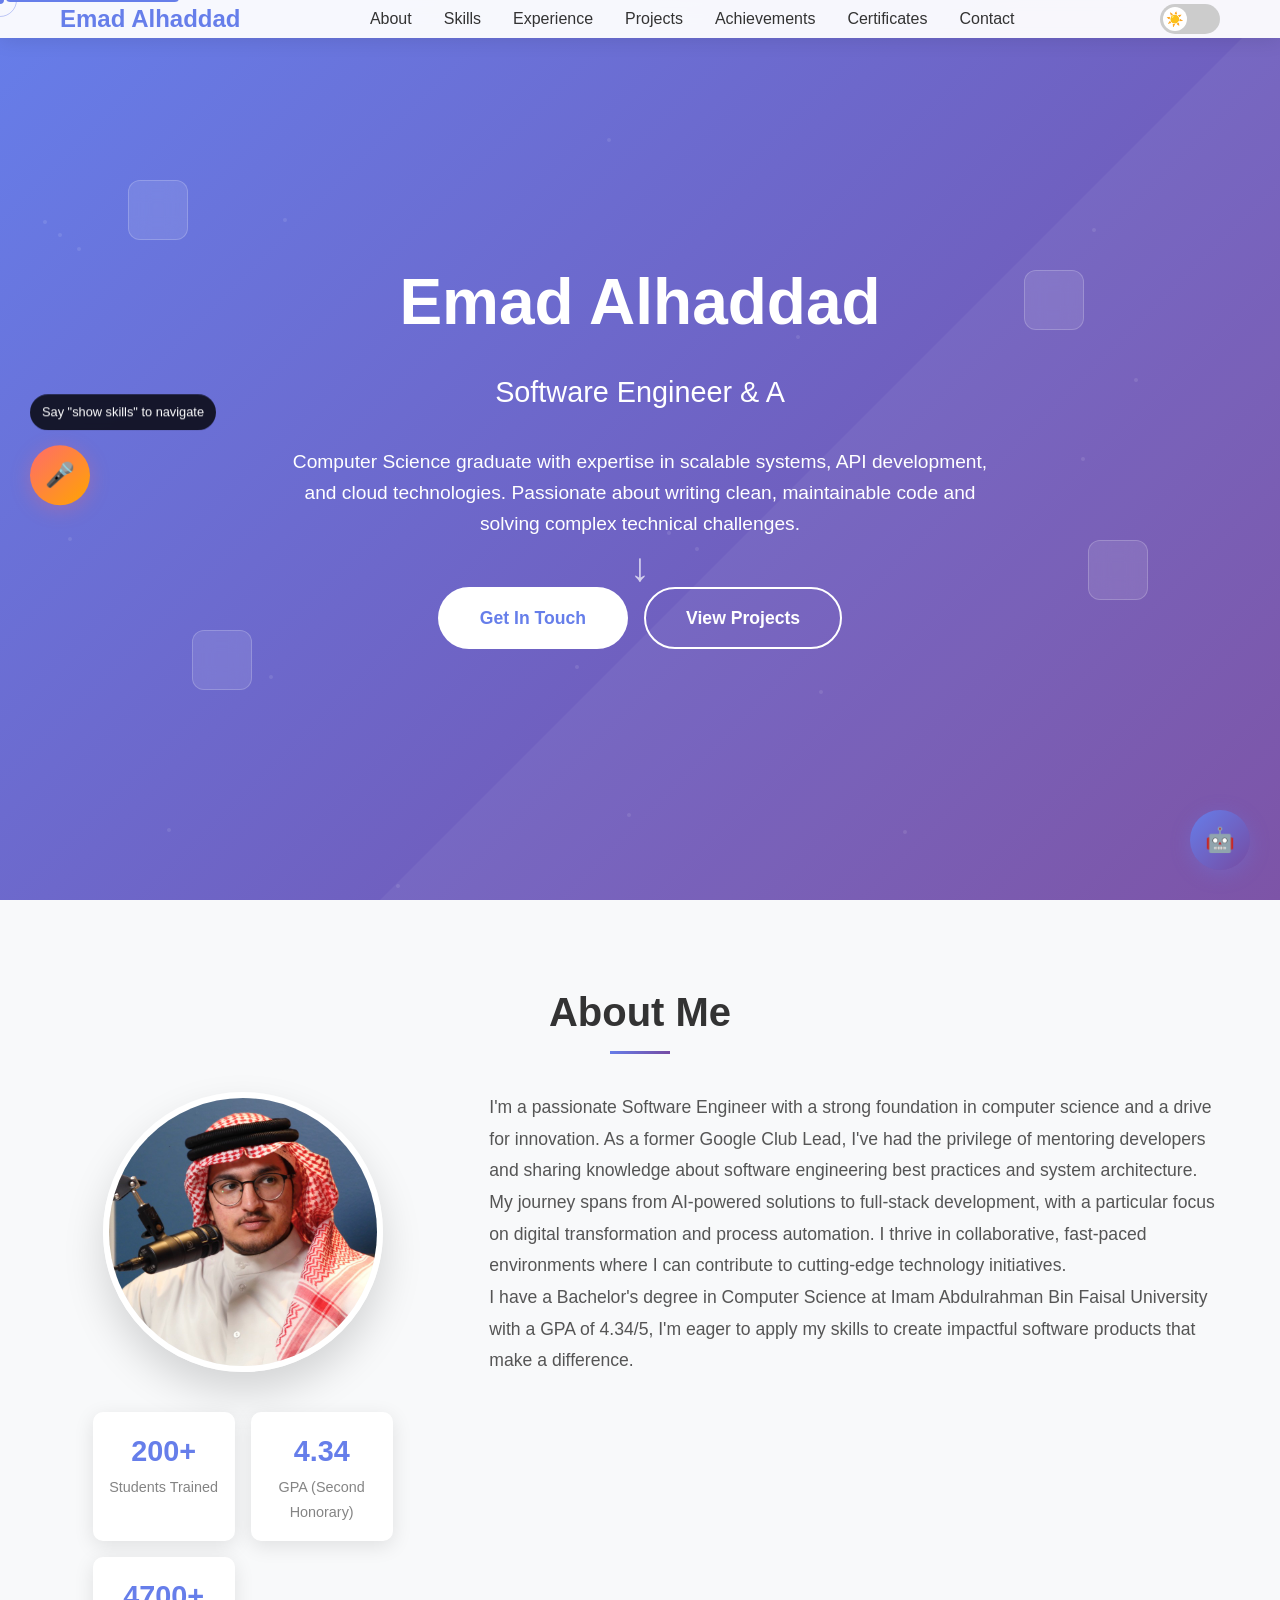
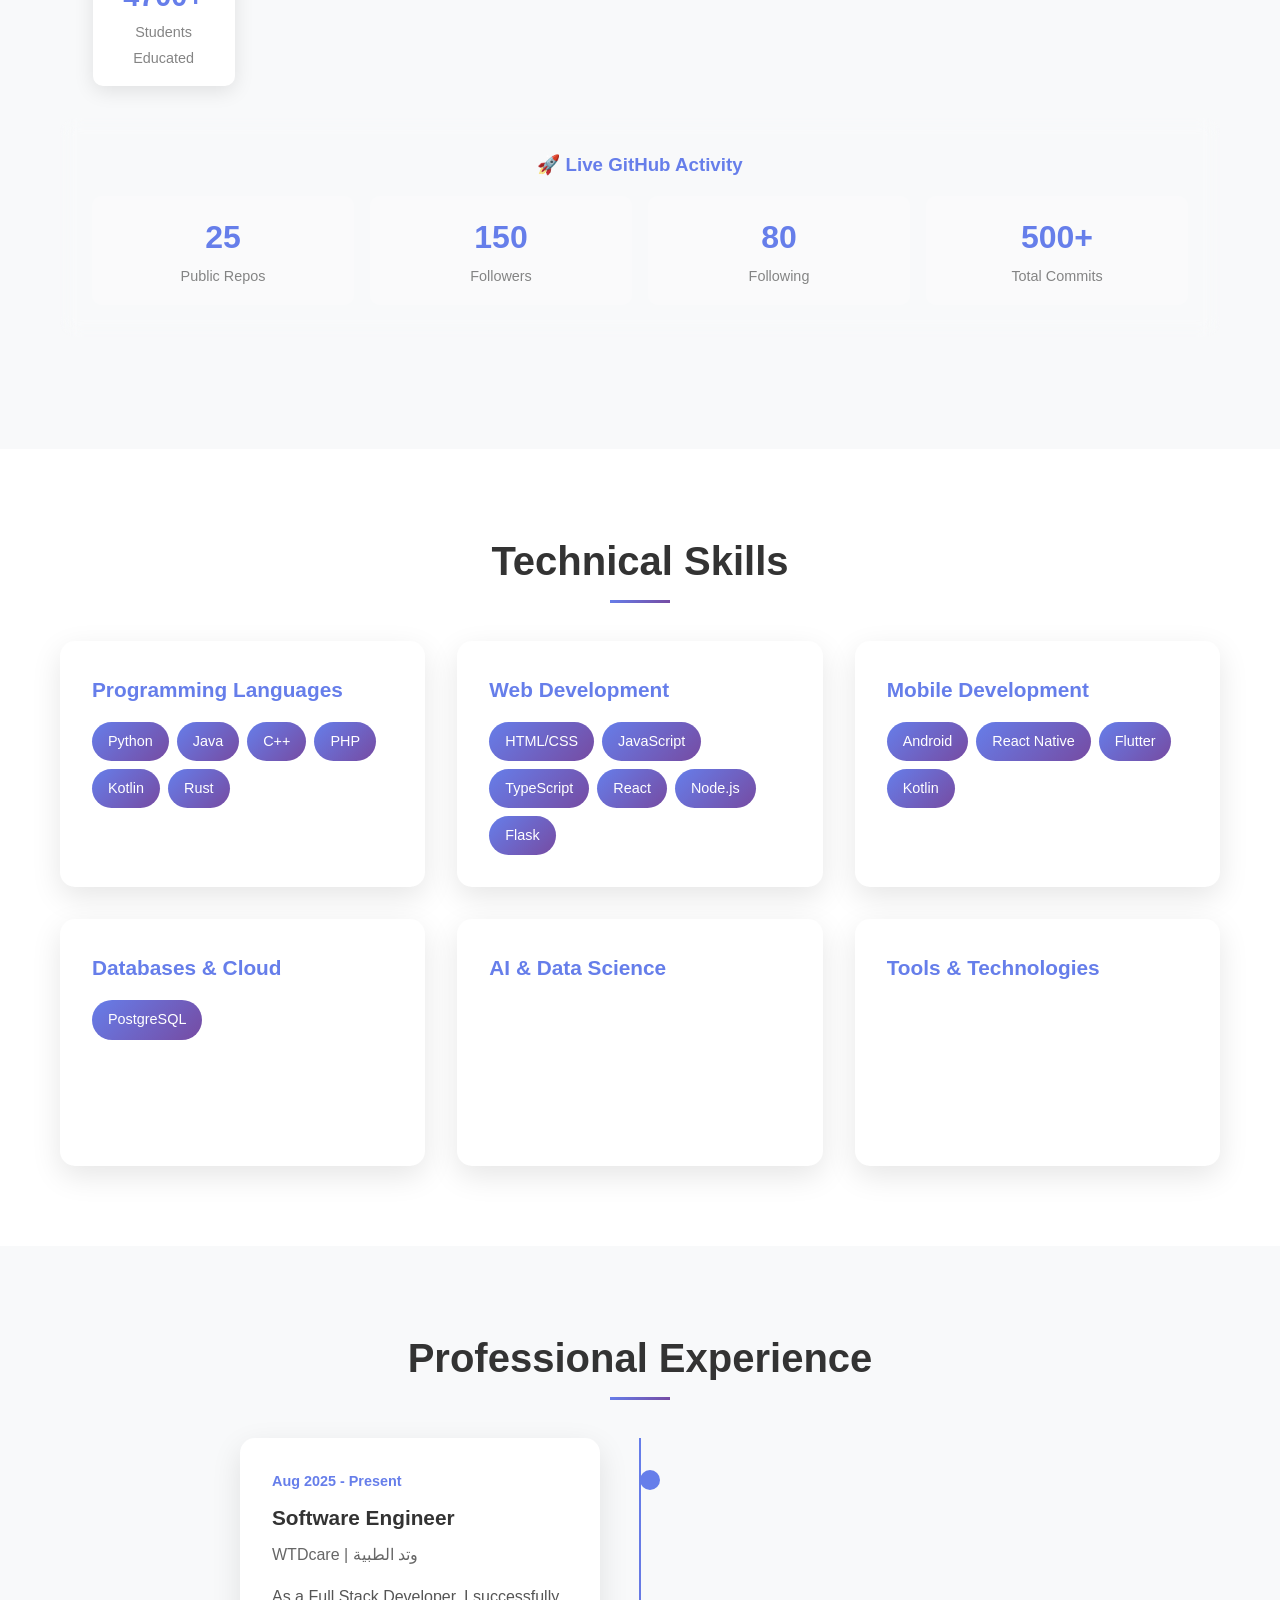
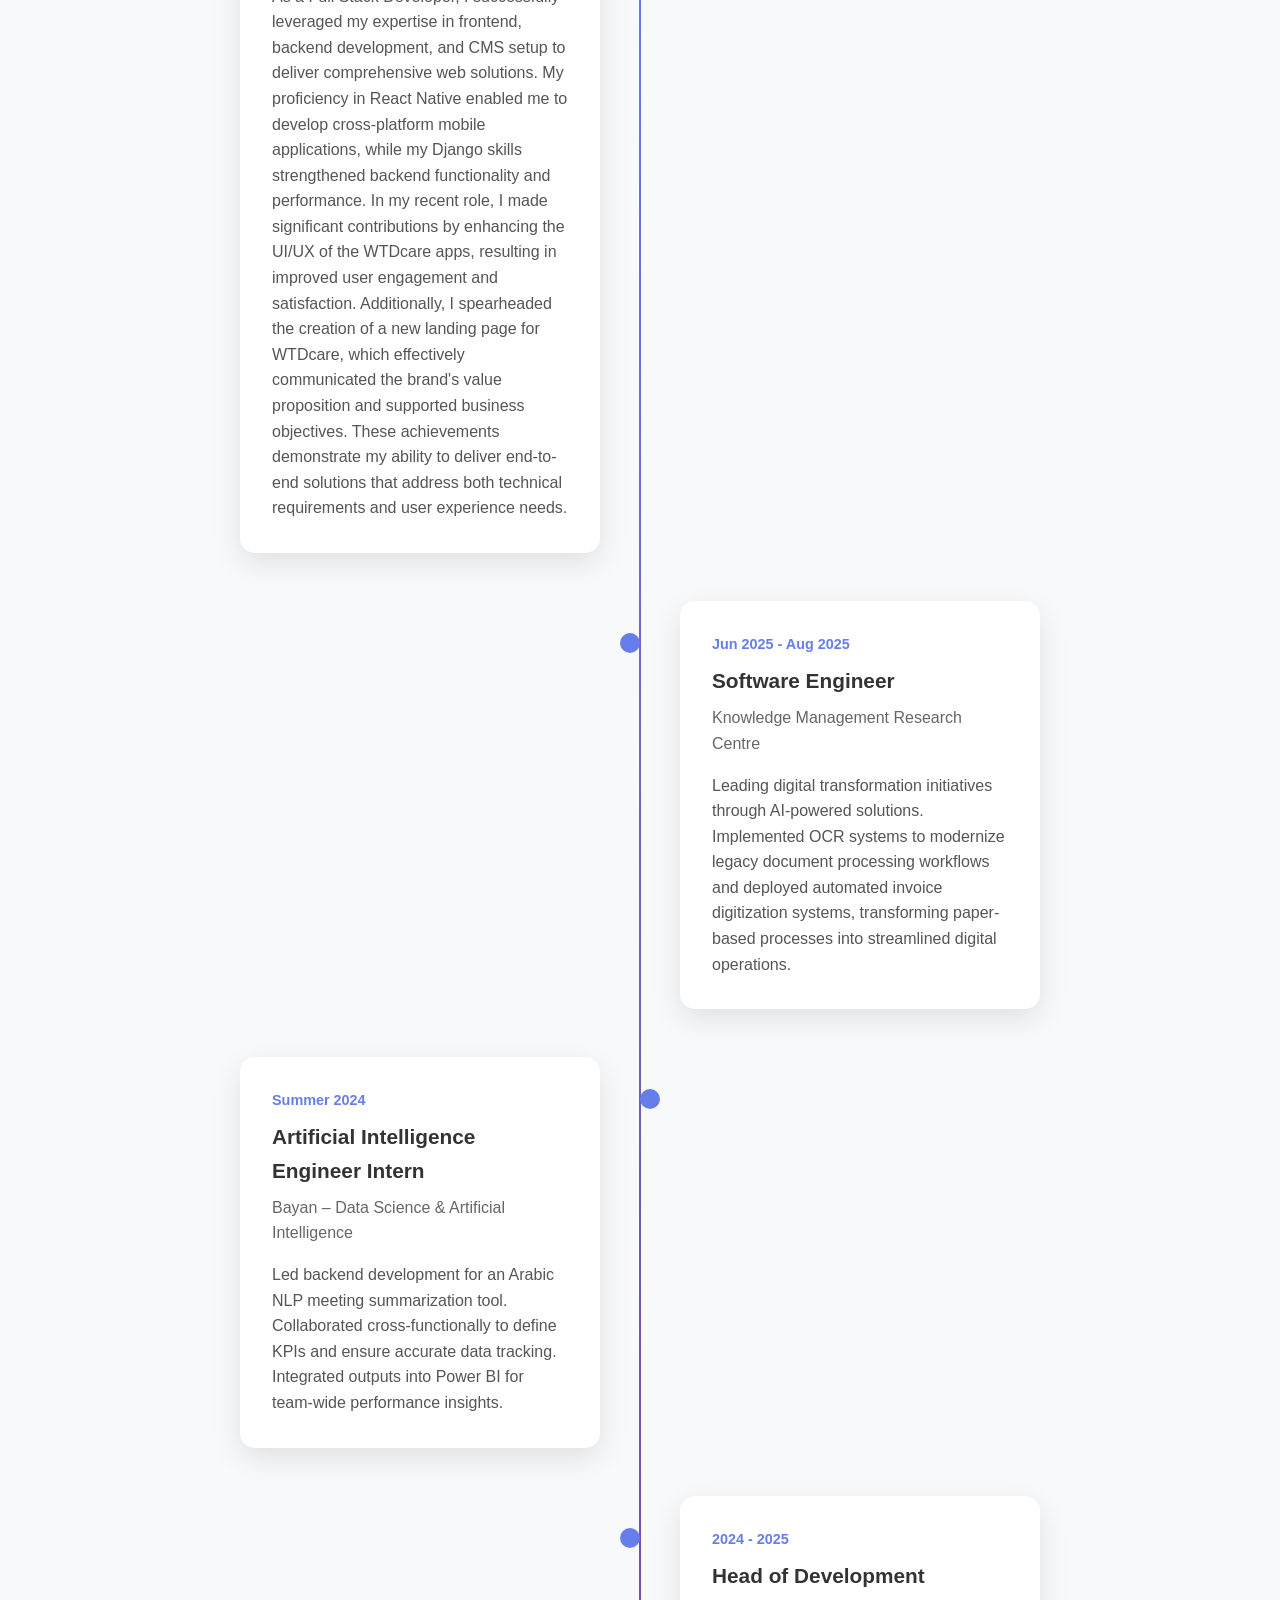
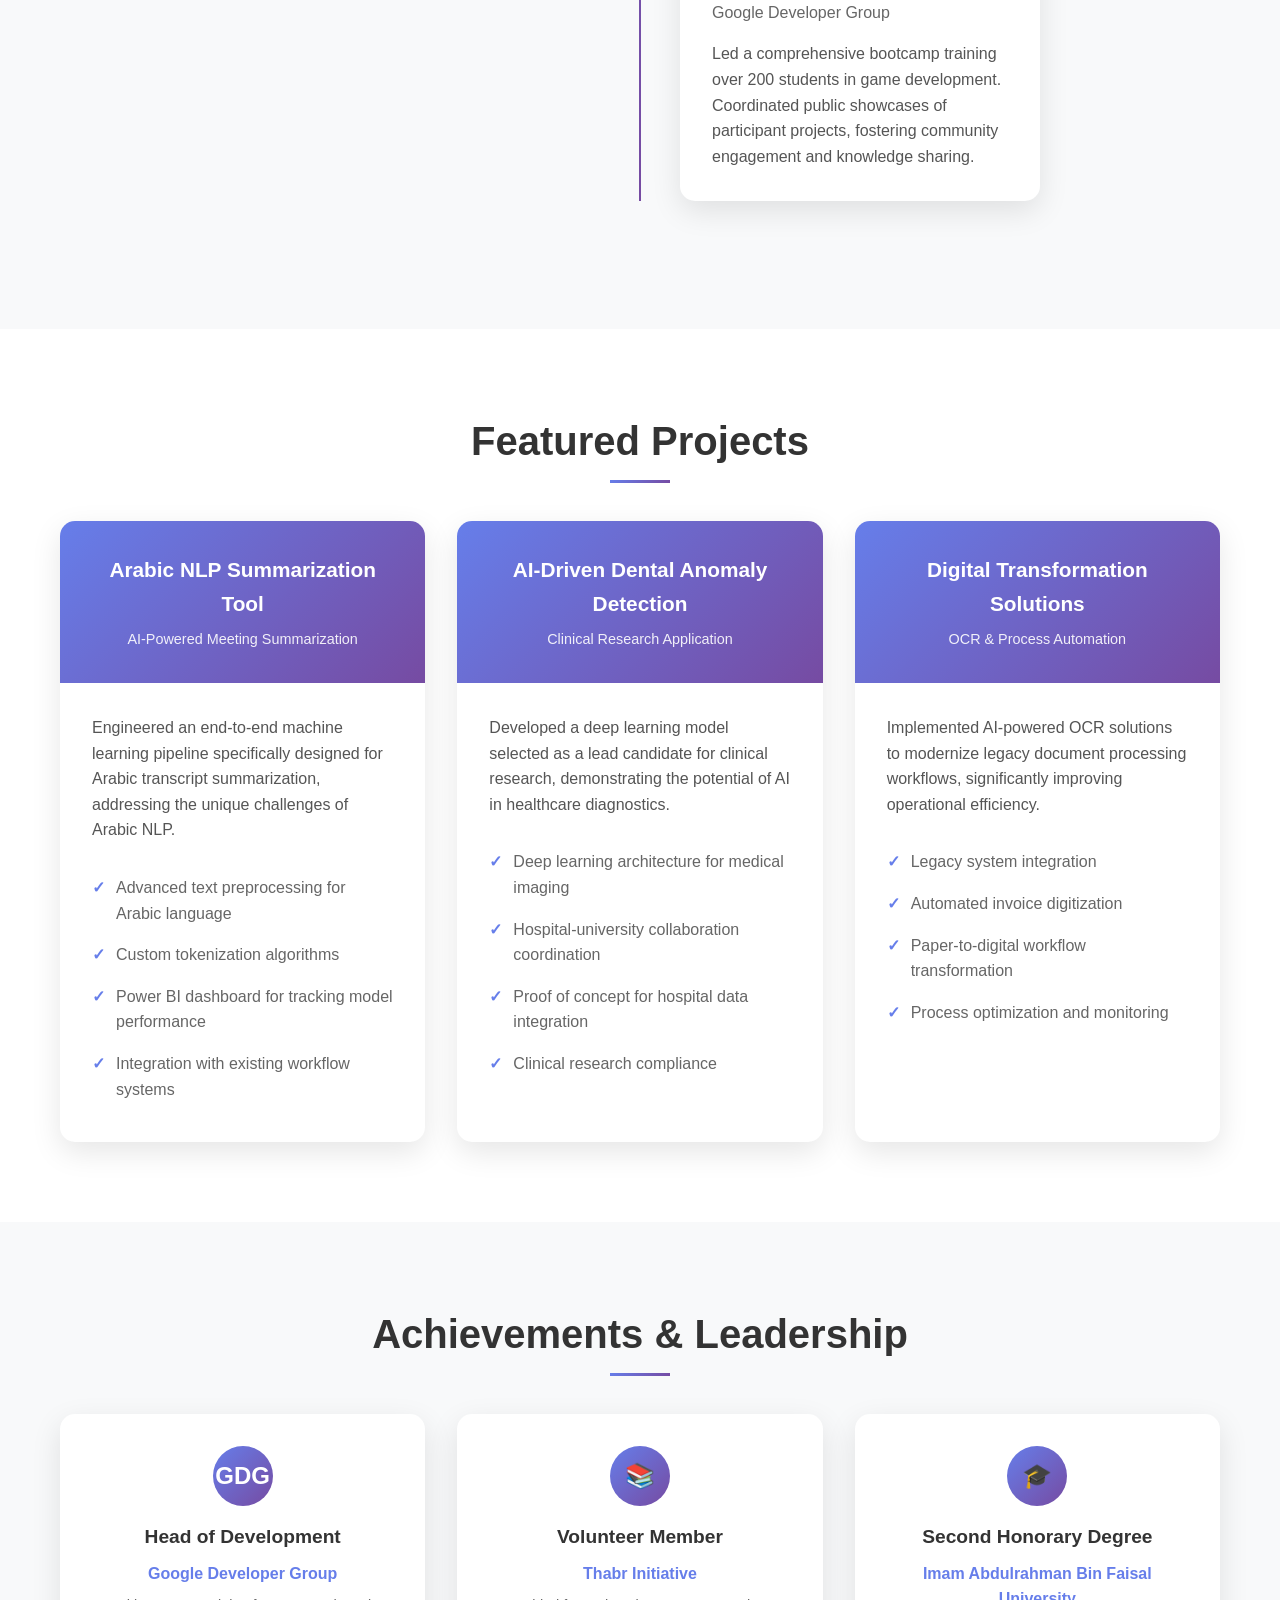
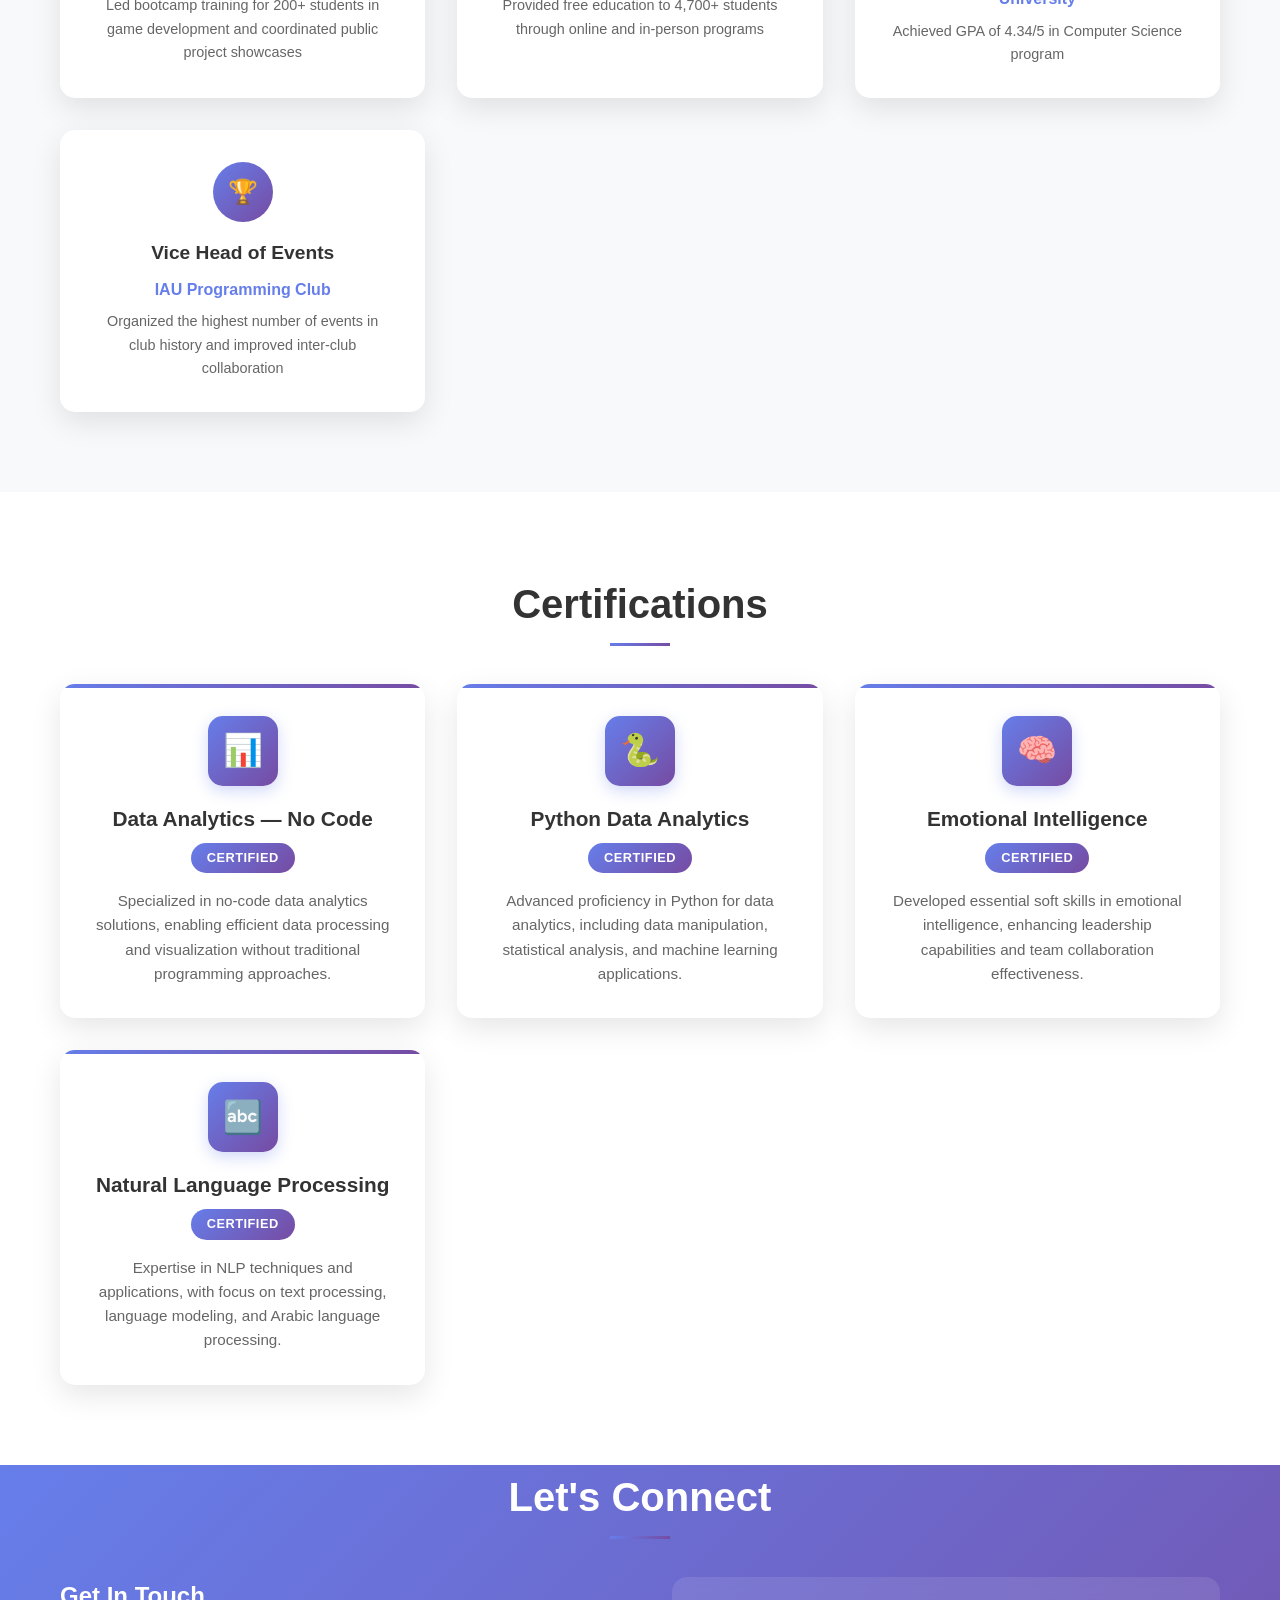
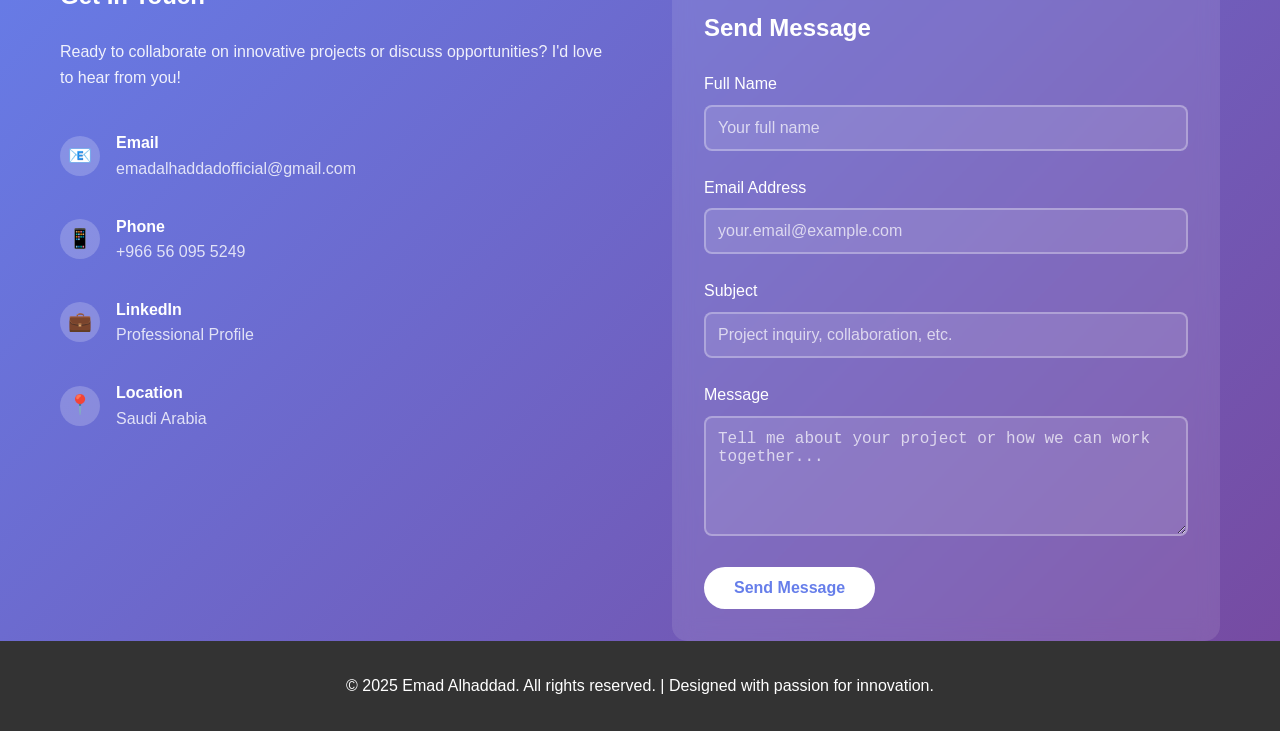
==== commit 48401f61: "Implement mobile optimizations in index.html, including responsive adjustments for voice control, te" ====
--- a/index.html
+++ b/index.html
@@ -390,10 +390,129 @@
             border-width: 2px;
         }
 
-        /* Hide on mobile devices */
+        /* MOBILE OPTIMIZATIONS */
         @media (max-width: 768px) {
             .mouse-follower {
                 display: none !important;
+            }
+
+            /* Voice Control Mobile */
+            .voice-control {
+                bottom: 100px;
+                left: 20px;
+                top: auto;
+                transform: none;
+            }
+
+            .voice-button {
+                width: 50px;
+                height: 50px;
+                font-size: 1.2rem;
+            }
+
+            .voice-status {
+                font-size: 0.7rem;
+                padding: 6px 10px;
+                max-width: 200px;
+            }
+
+            /* Terminal Mobile */
+            .terminal-widget {
+                top: 20px;
+                left: 20px;
+                right: 20px;
+                width: auto;
+                height: 60vh;
+                max-height: 400px;
+            }
+
+            .terminal-content {
+                font-size: 0.7rem;
+            }
+
+            /* AI Chatbot Mobile */
+            .ai-chatbot {
+                bottom: 20px;
+                right: 20px;
+            }
+
+            .chat-toggle {
+                width: 50px;
+                height: 50px;
+                font-size: 1.2rem;
+            }
+
+            .chat-window {
+                bottom: 70px;
+                right: 0;
+                width: calc(100vw - 40px);
+                height: 70vh;
+                max-height: 500px;
+                border-radius: 15px;
+            }
+
+            /* Hero Mobile Adjustments */
+            .hero {
+                height: 100vh;
+                padding: 0;
+            }
+
+            .hero h1 {
+                font-size: 2.5rem !important;
+            }
+
+            .hero .subtitle {
+                font-size: 1.3rem !important;
+            }
+
+            .hero .description {
+                font-size: 1rem !important;
+                padding: 0 20px;
+            }
+
+            .cta-buttons {
+                flex-direction: column;
+                gap: 15px;
+                align-items: center;
+            }
+
+            .btn {
+                padding: 12px 30px !important;
+                font-size: 1rem !important;
+                width: 200px;
+                text-align: center;
+            }
+
+            /* Hide complex animations on mobile for performance */
+            .neural-network,
+            .floating-3d-object,
+            #matrix-canvas {
+                display: none;
+            }
+
+            /* Simplify particle effects on mobile */
+            #particles-canvas,
+            #hero-3d-canvas {
+                opacity: 0.3;
+            }
+
+            /* GitHub stats mobile */
+            .github-stats {
+                margin: 1rem 0;
+                padding: 1rem;
+            }
+
+            .stats-grid {
+                grid-template-columns: repeat(2, 1fr);
+                gap: 0.5rem;
+            }
+
+            .stat-box {
+                padding: 0.8rem;
+            }
+
+            .stat-value {
+                font-size: 1.5rem;
             }
         }
 
@@ -2359,8 +2478,12 @@
                 this.canvas.width = window.innerWidth;
                 this.canvas.height = window.innerHeight;
                 
+                // Reduce particles on mobile for performance
+                const isMobile = window.innerWidth <= 768;
+                const particleCount = isMobile ? 30 : 100;
+                
                 // Create particles
-                for (let i = 0; i < 100; i++) {
+                for (let i = 0; i < particleCount; i++) {
                     this.particles.push({
                         x: Math.random() * this.canvas.width,
                         y: Math.random() * this.canvas.height,
@@ -2678,6 +2801,12 @@
                 this.canvas.height = window.innerHeight;
                 this.columns = this.canvas.width / this.fontSize;
                 
+                // Reduce columns on mobile for performance
+                const isMobile = window.innerWidth <= 768;
+                if (isMobile) {
+                    this.columns = Math.floor(this.columns / 2);
+                }
+                
                 for (let i = 0; i < this.columns; i++) {
                     this.drops[i] = 1;
                 }
@@ -2932,10 +3061,20 @@
             }
 
             init() {
-                // Check for browser support
+                // Check for browser support and mobile
                 if (!('webkitSpeechRecognition' in window) && !('SpeechRecognition' in window)) {
                     console.log('Speech recognition not supported');
+                    // Hide voice control on unsupported devices
+                    const voiceControl = document.querySelector('.voice-control');
+                    if (voiceControl) voiceControl.style.display = 'none';
                     return;
+                }
+
+                // Show different message on mobile
+                const isMobile = window.innerWidth <= 768;
+                const status = document.getElementById('voice-status');
+                if (isMobile) {
+                    status.textContent = 'Tap mic & say "show skills"';
                 }
 
                 const SpeechRecognition = window.SpeechRecognition || window.webkitSpeechRecognition;
@@ -2945,7 +3084,6 @@
                 this.recognition.lang = 'en-US';
 
                 const button = document.getElementById('voice-button');
-                const status = document.getElementById('voice-status');
 
                 button.addEventListener('click', () => {
                     if (this.isListening) {
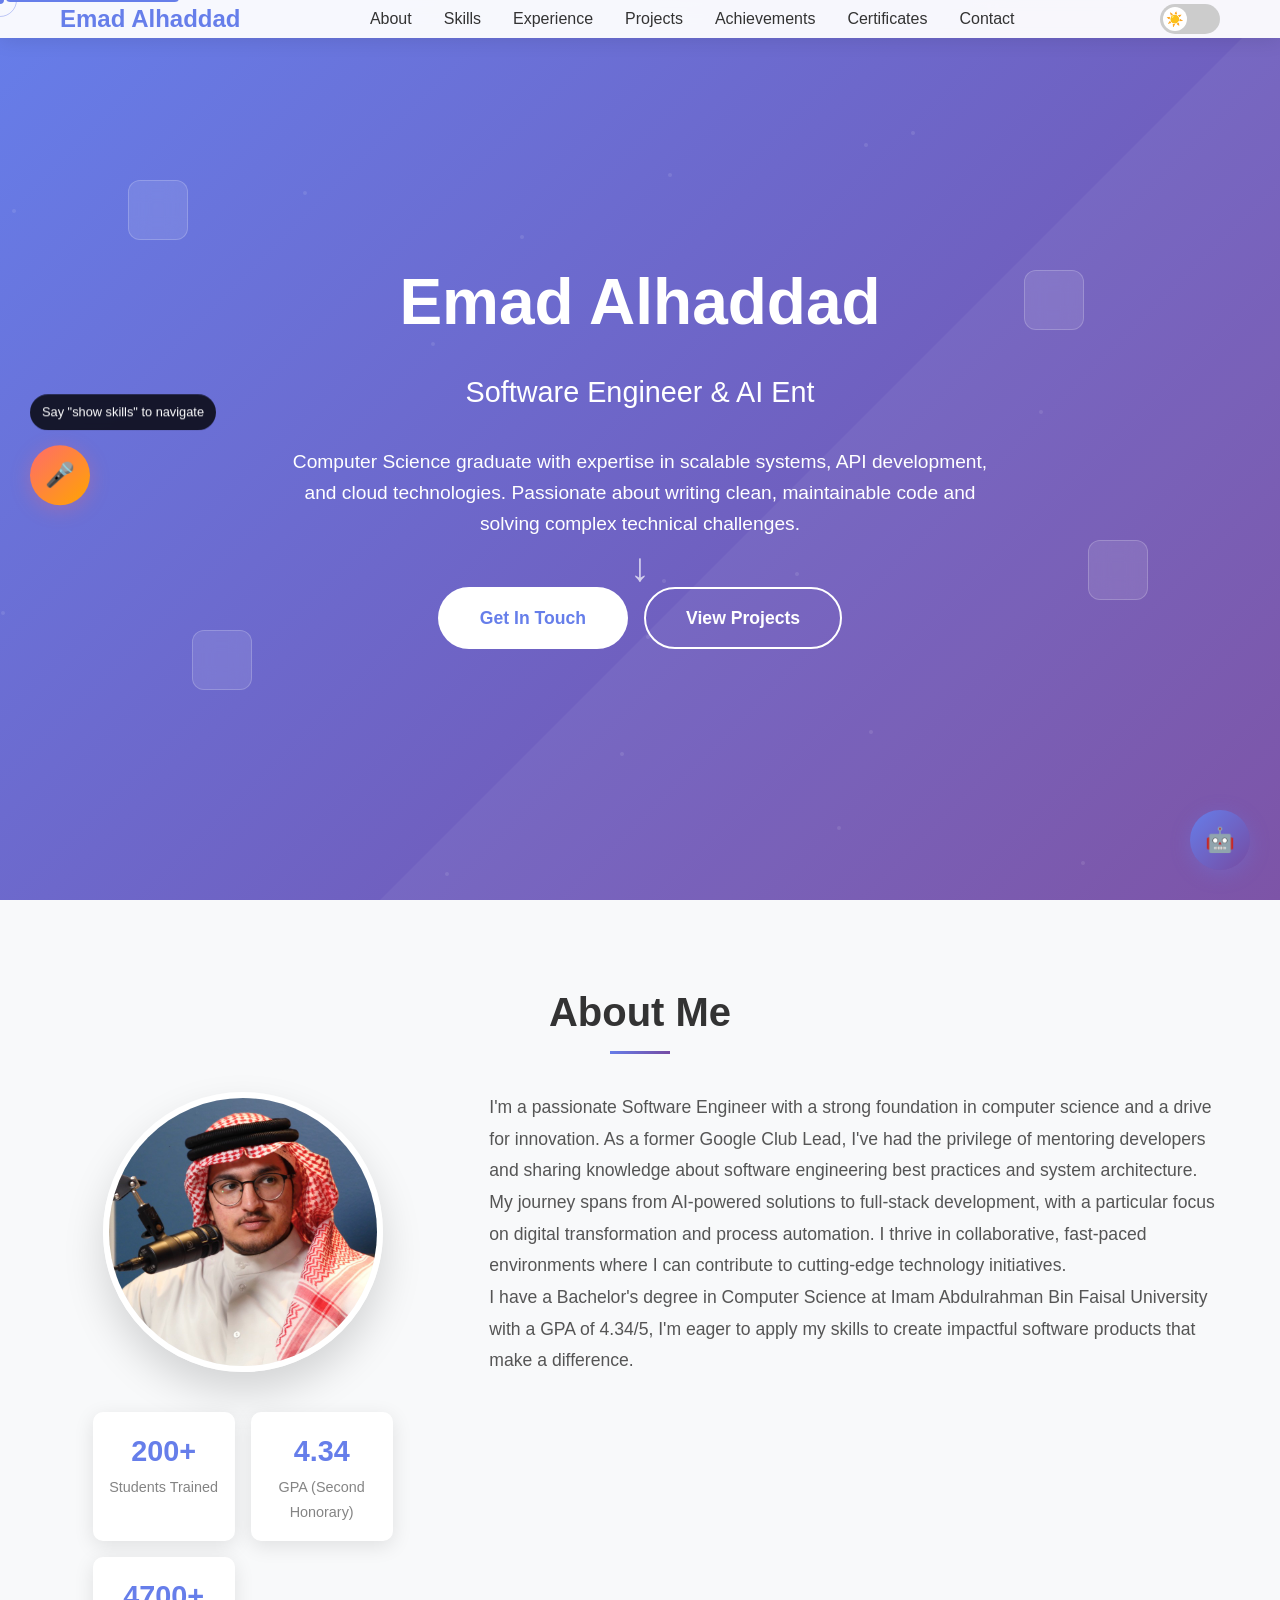
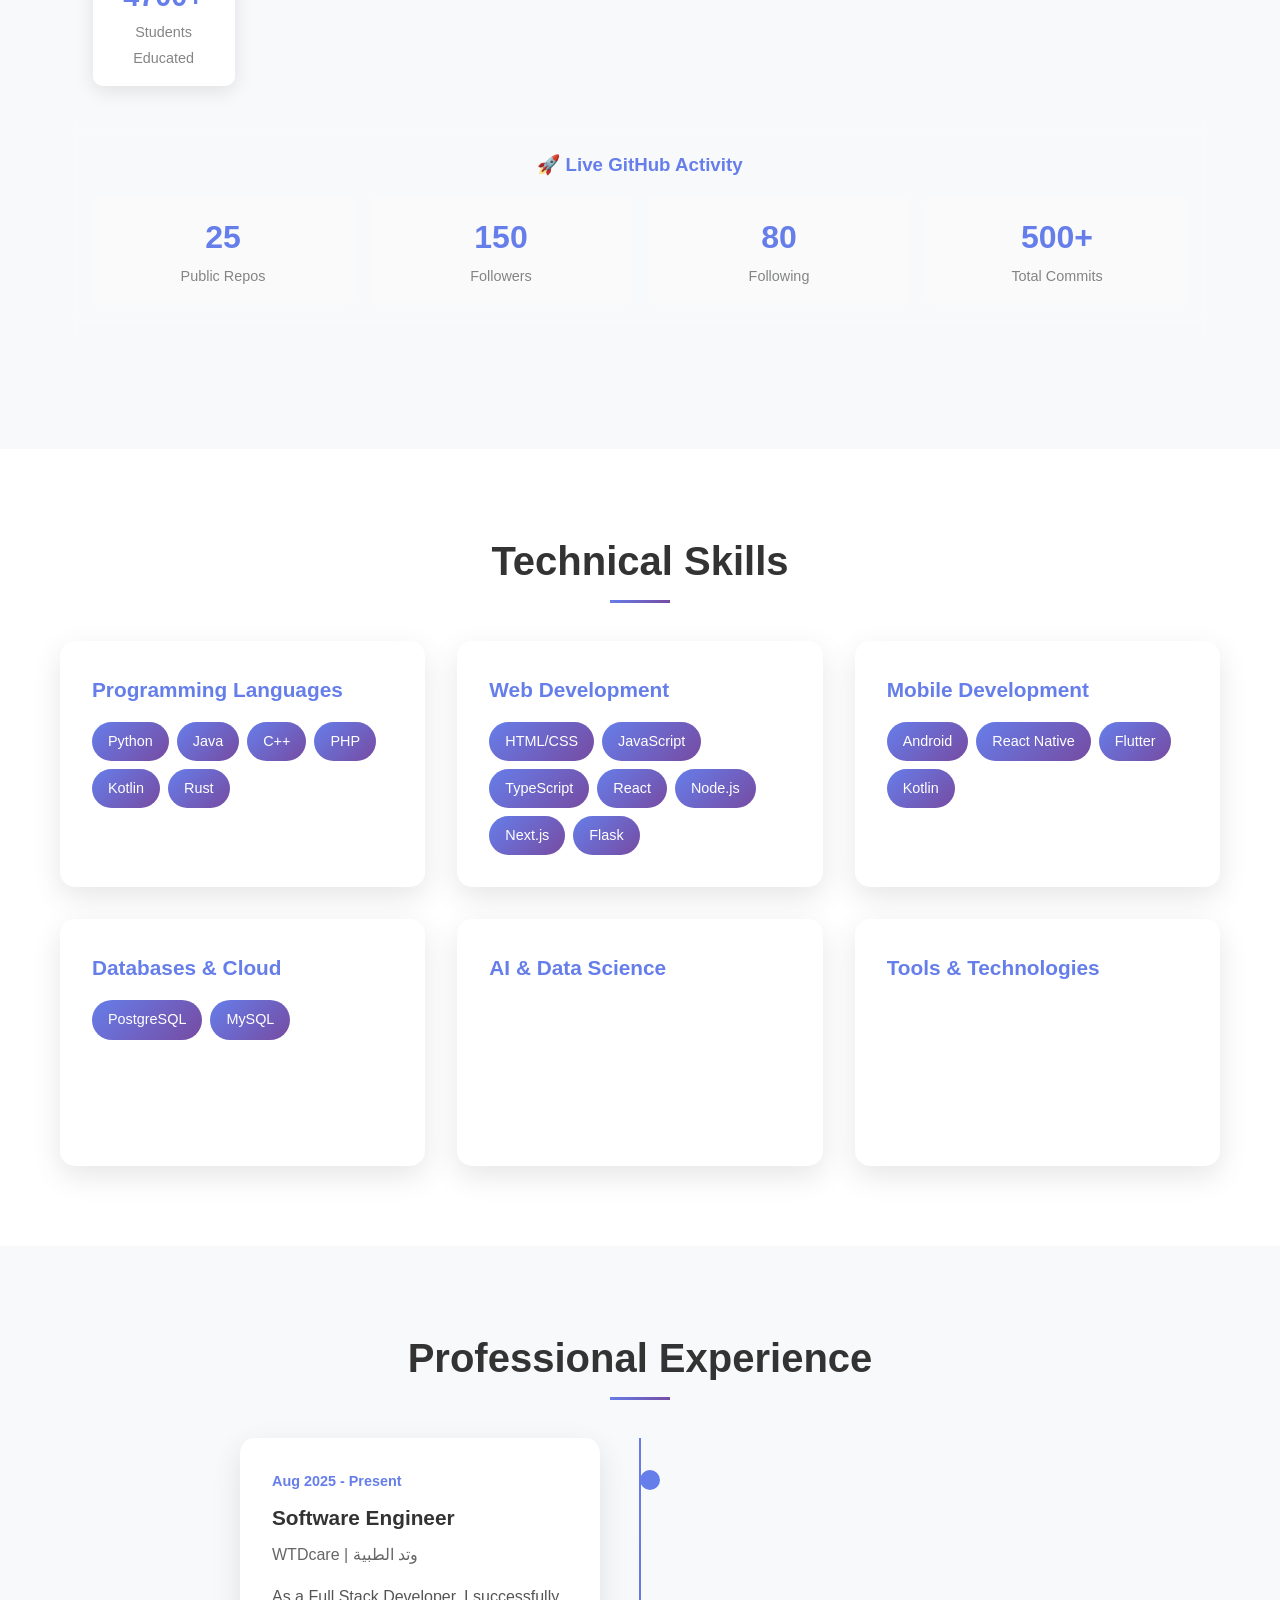
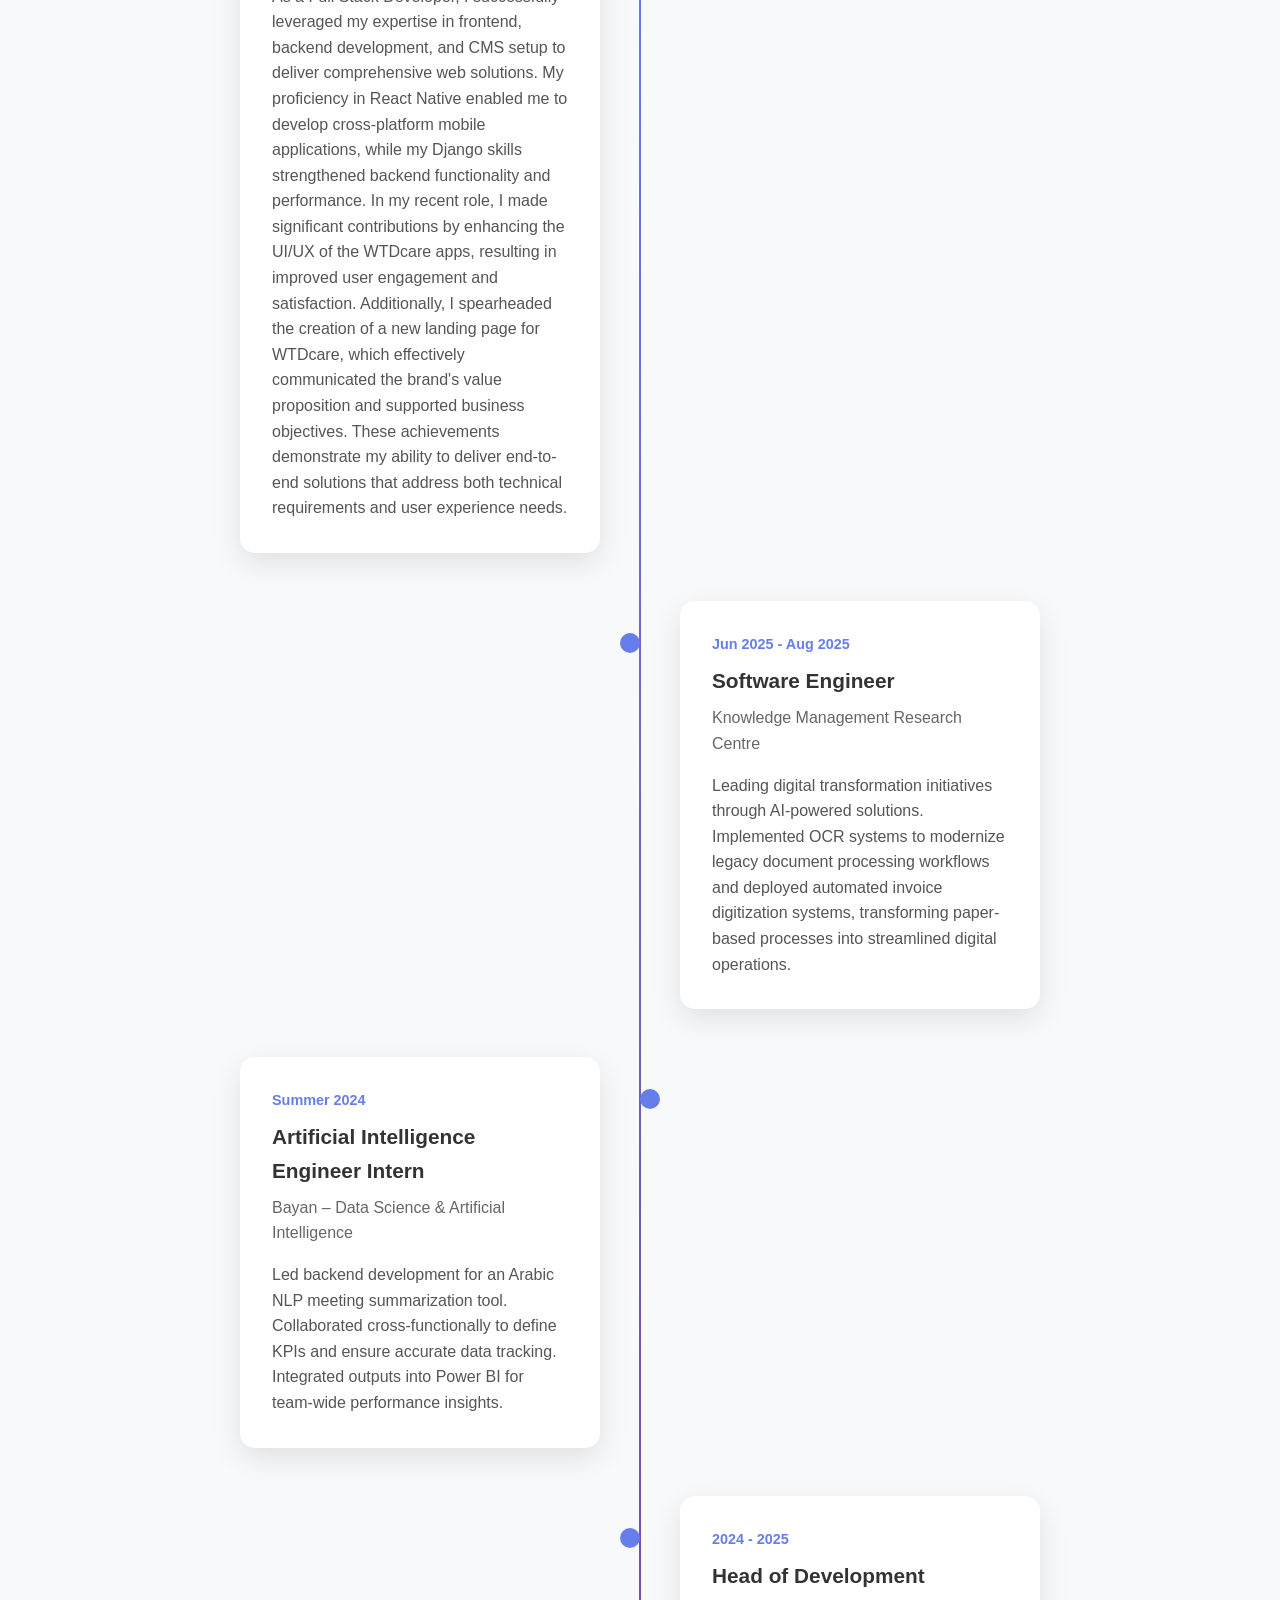
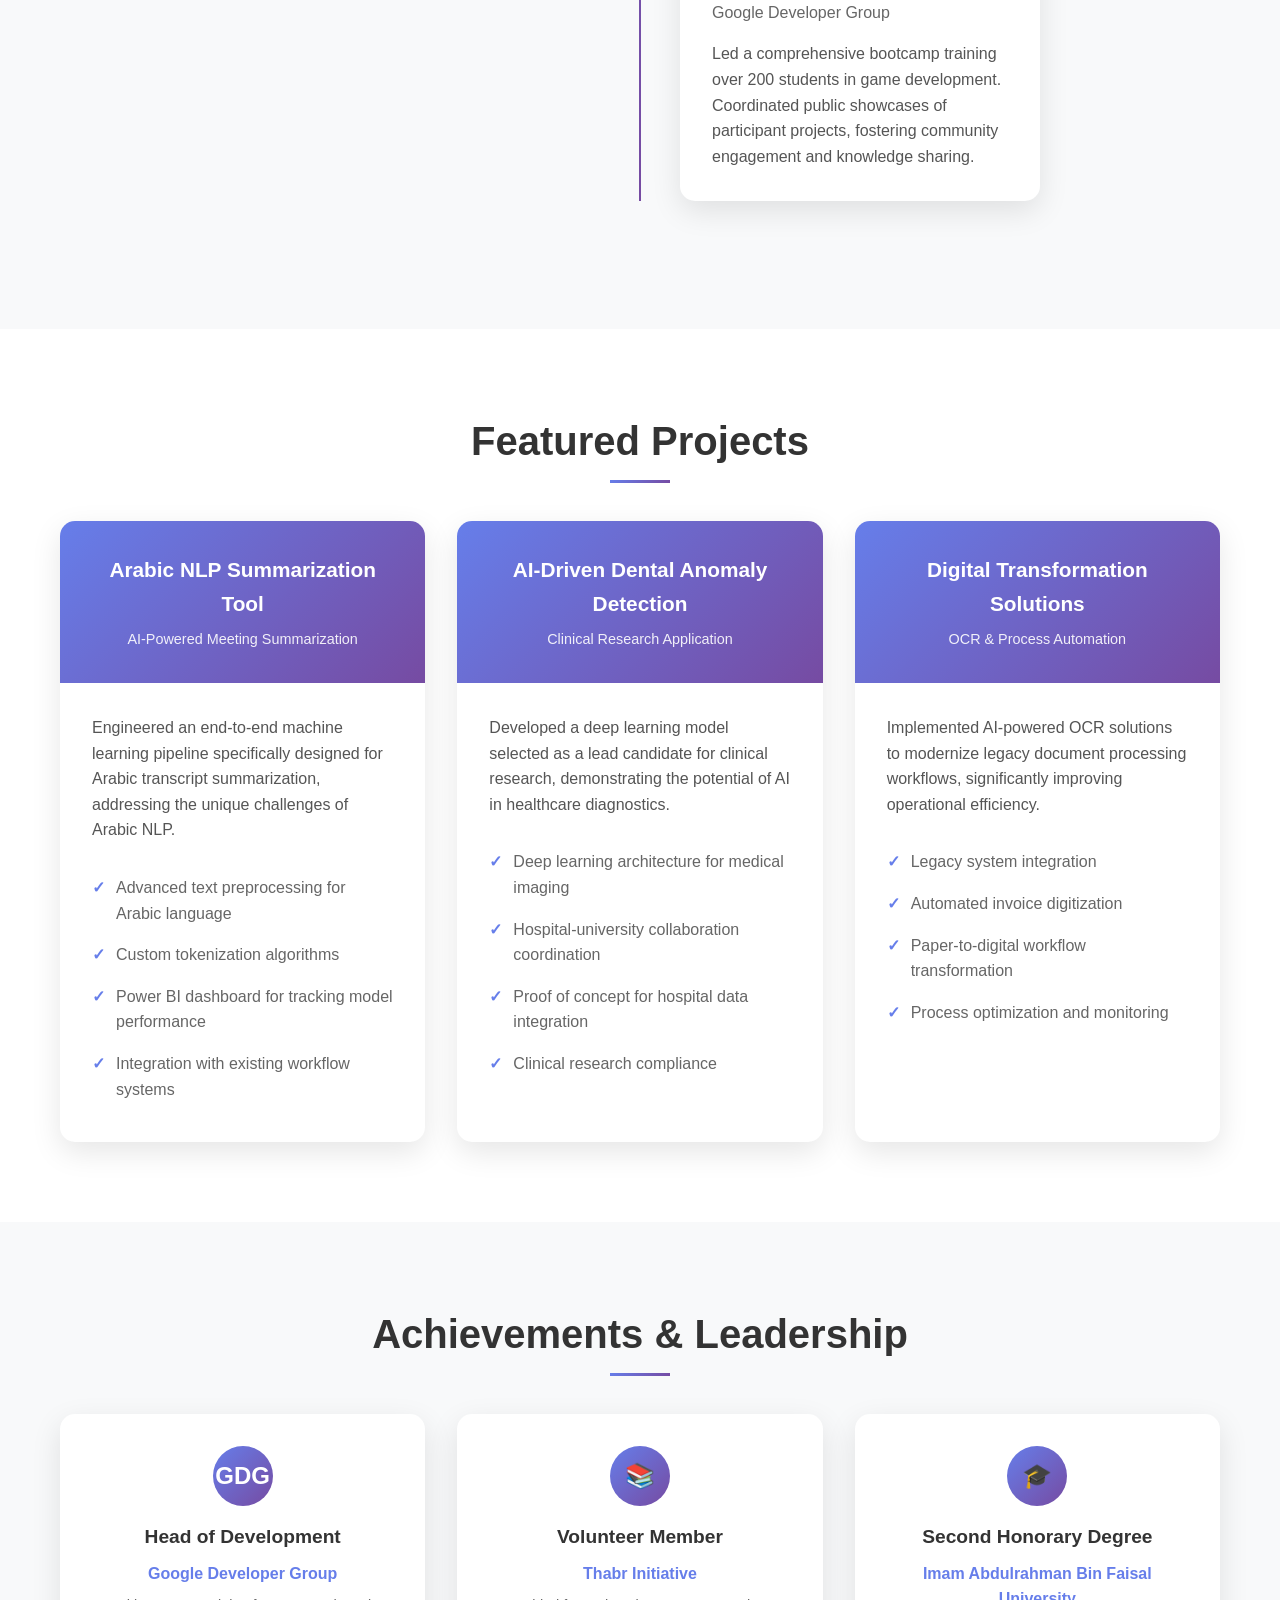
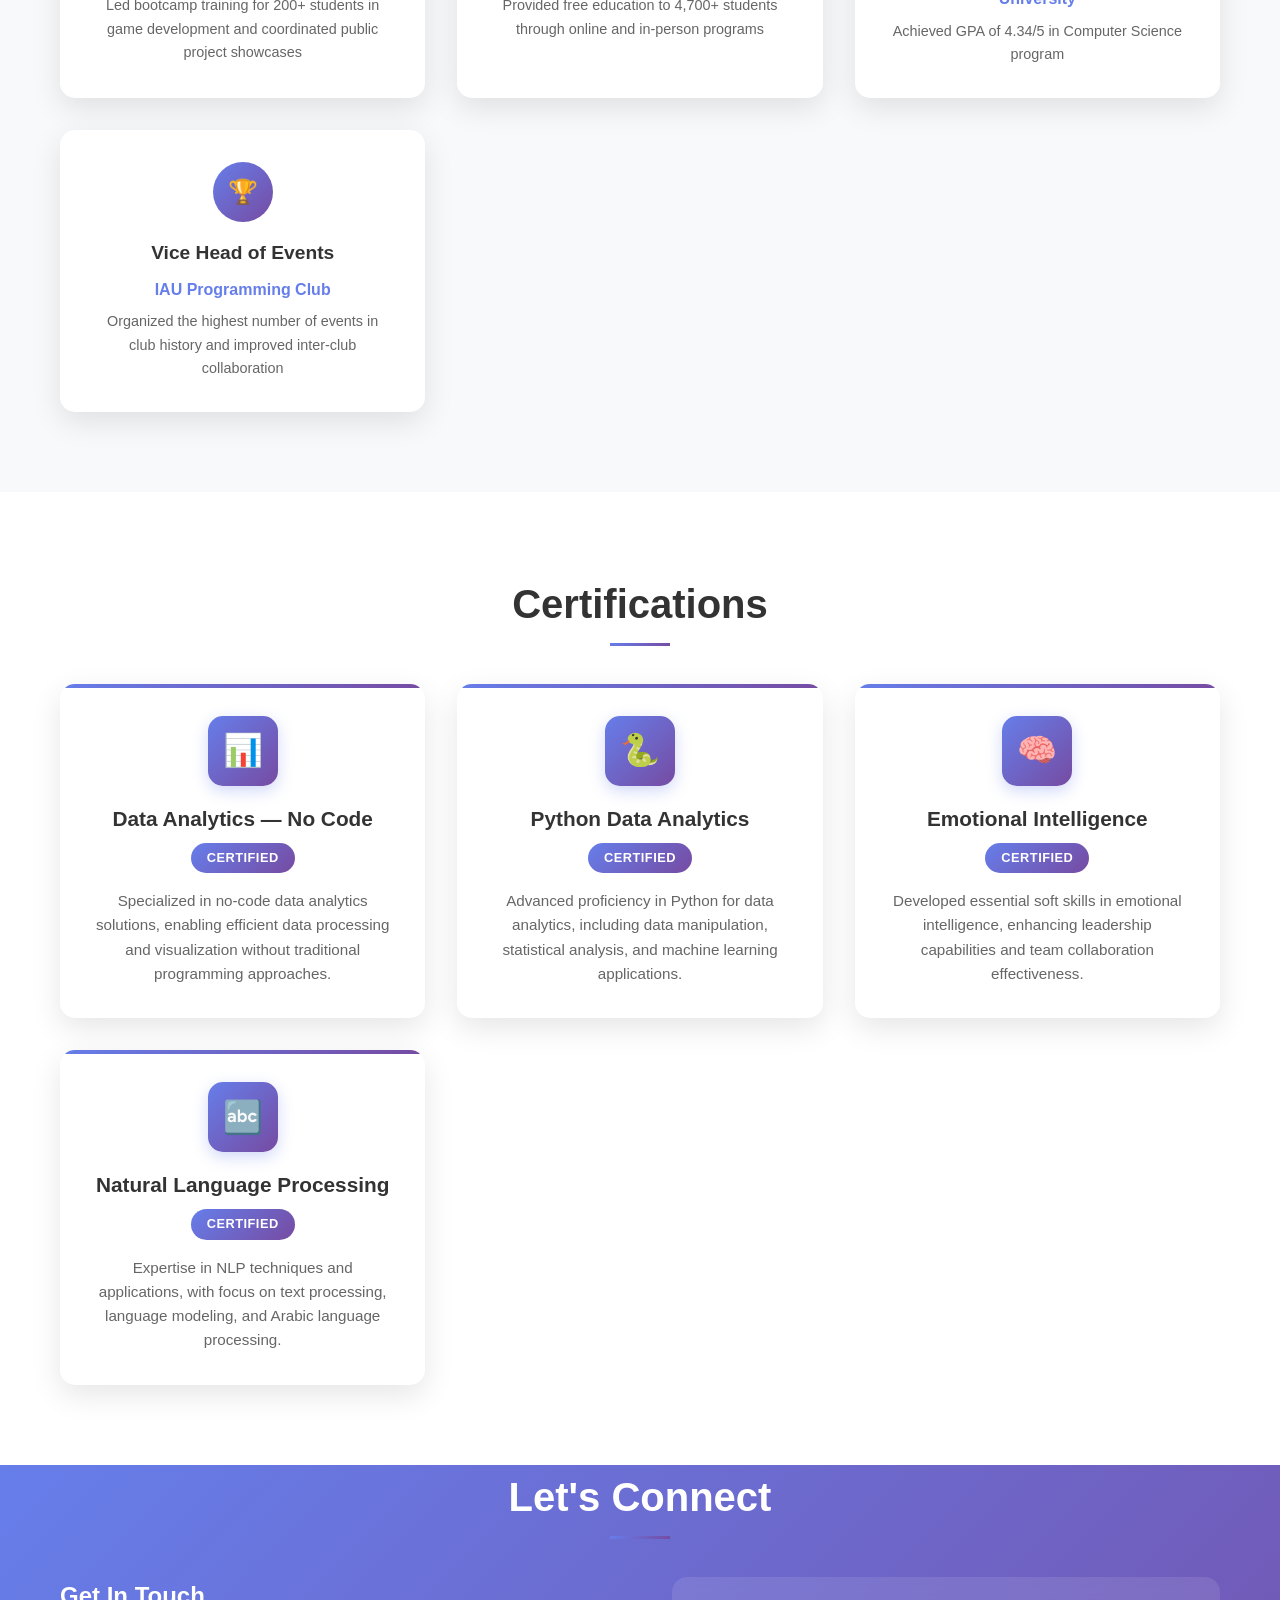
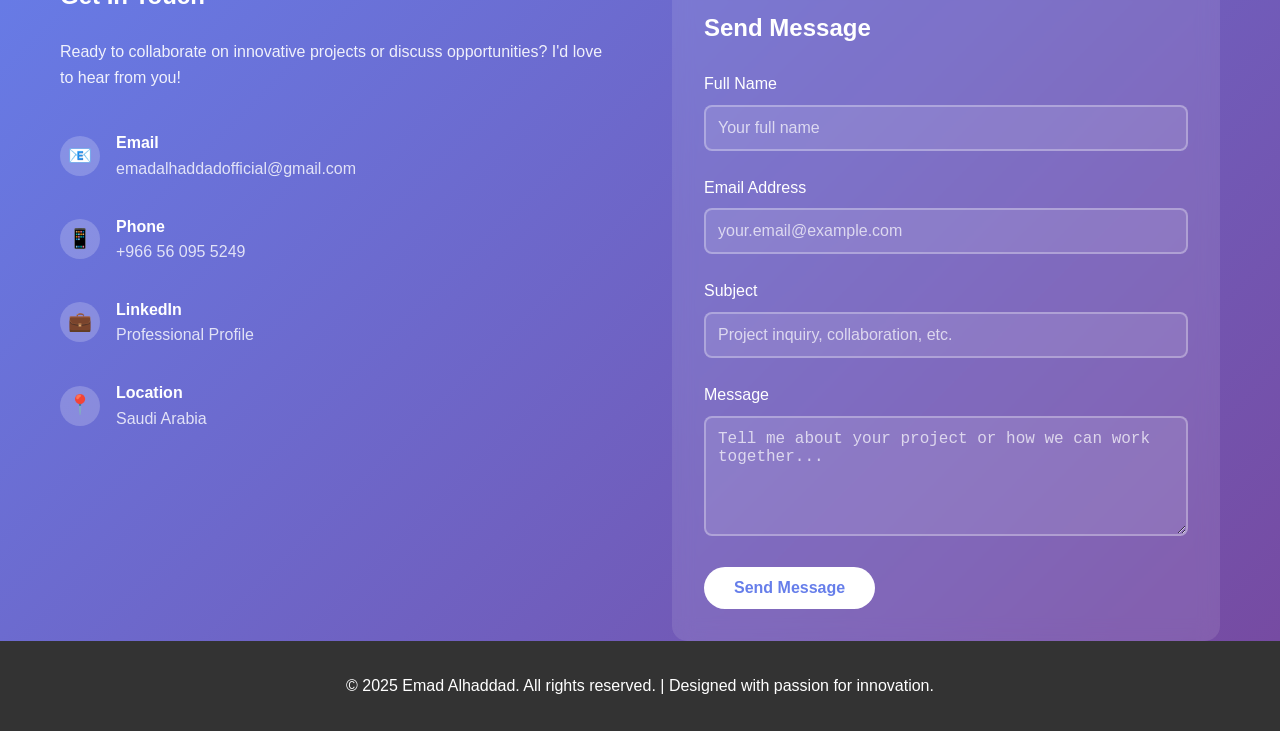
==== commit b3efce07: "Update index.html" ====
--- a/index.html
+++ b/index.html
@@ -248,7 +248,7 @@
             --bg-primary: #1a1a2e;
             --bg-secondary: #16213e;
             --bg-card: #0f172a;
-            --text-primary: #e2e8f0;
+            --text-primary: #a7cbf7;
             --text-secondary: #94a3b8;
             --accent-color: #667eea;
         }
@@ -2103,6 +2103,7 @@
                         <span class="skill-tag">TypeScript</span>
                         <span class="skill-tag">React</span>
                         <span class="skill-tag">Node.js</span>
+                        <span class="skill-tag">Next.js</span>
                         <span class="skill-tag">Flask</span>
                     </div>
                 </div>
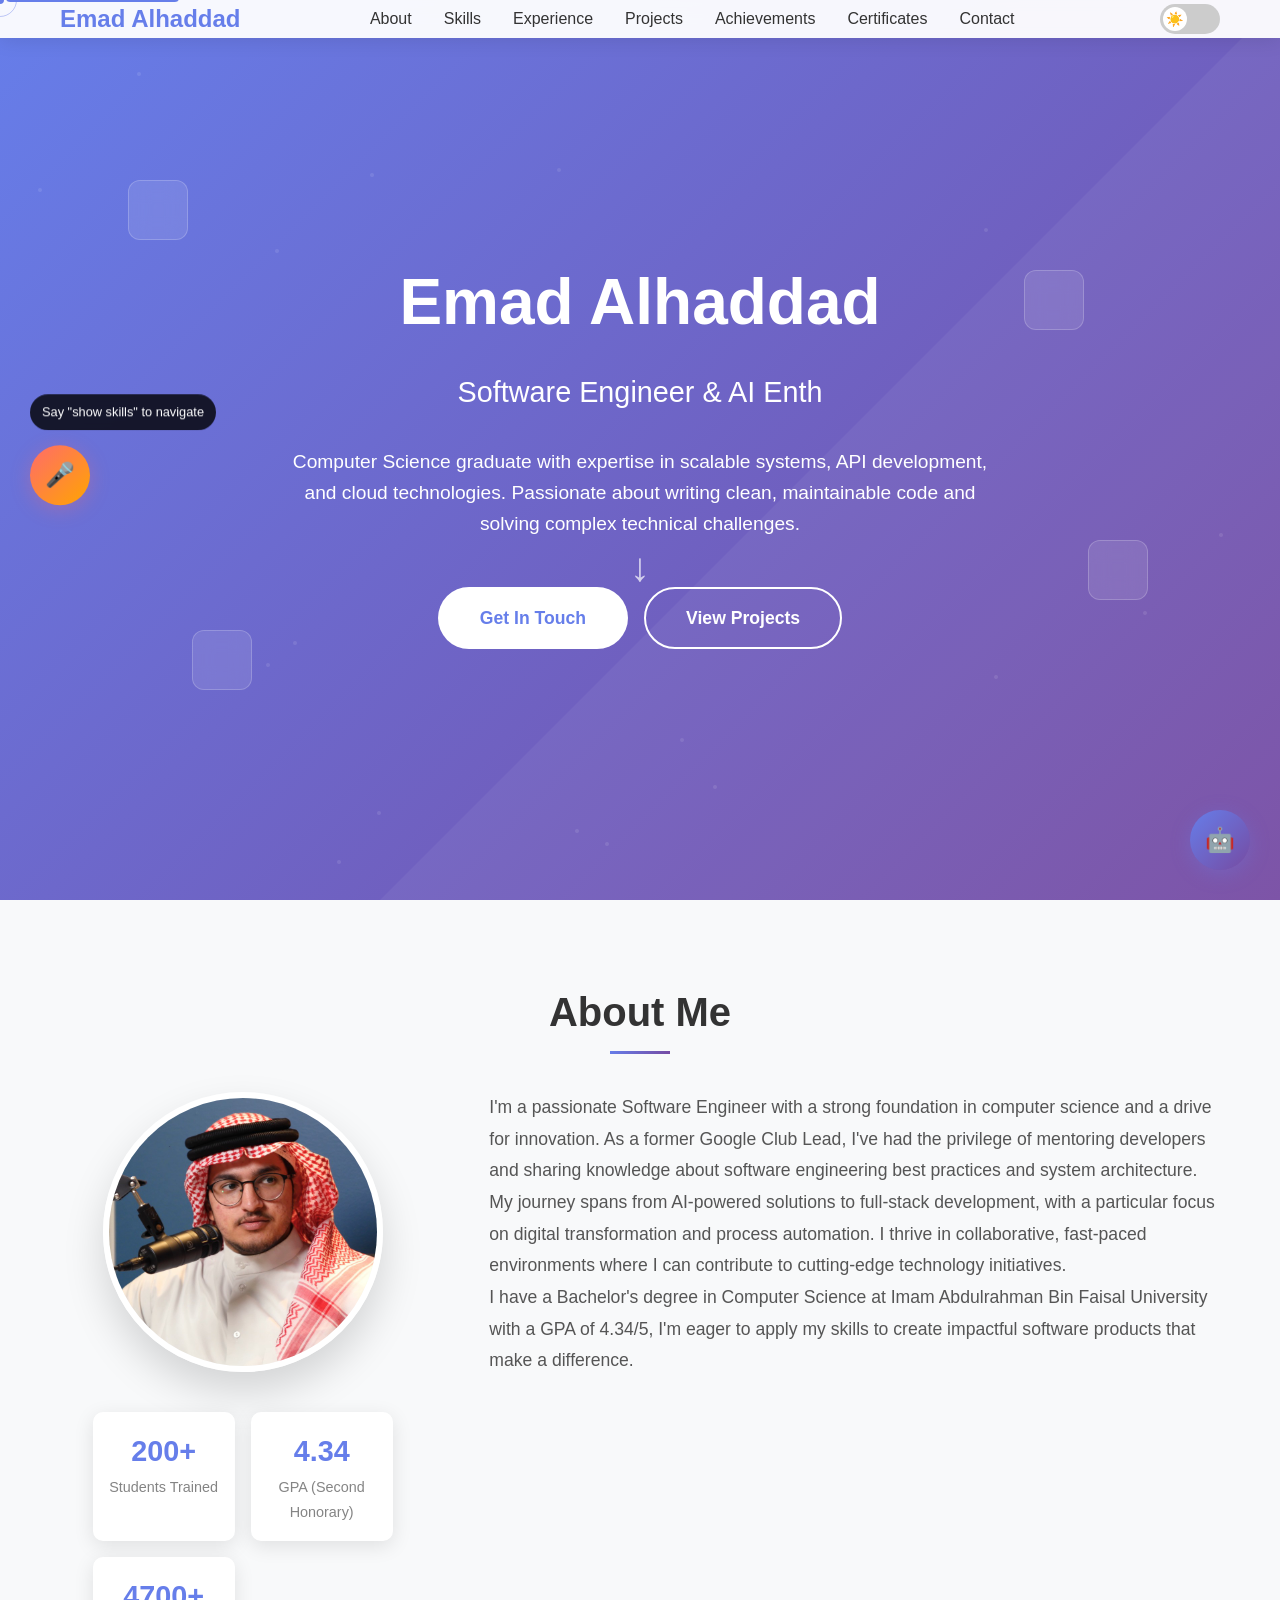
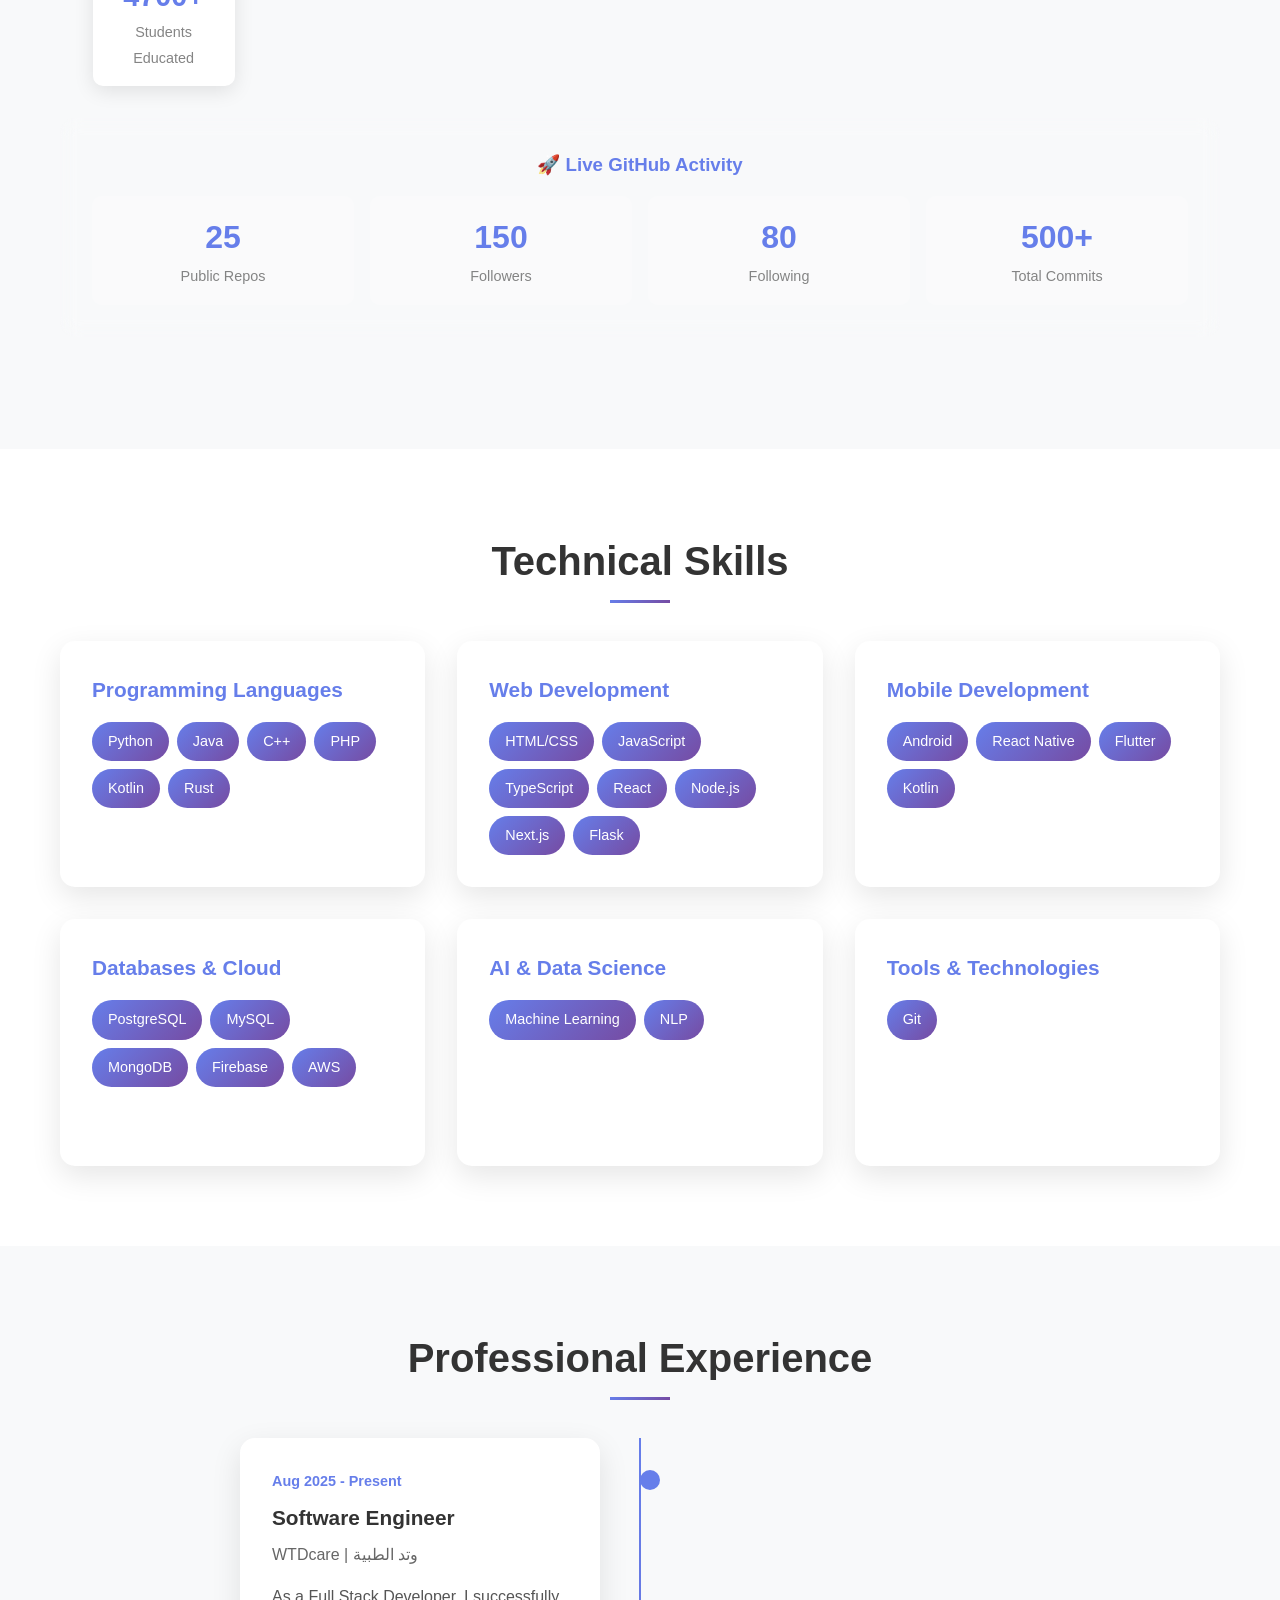
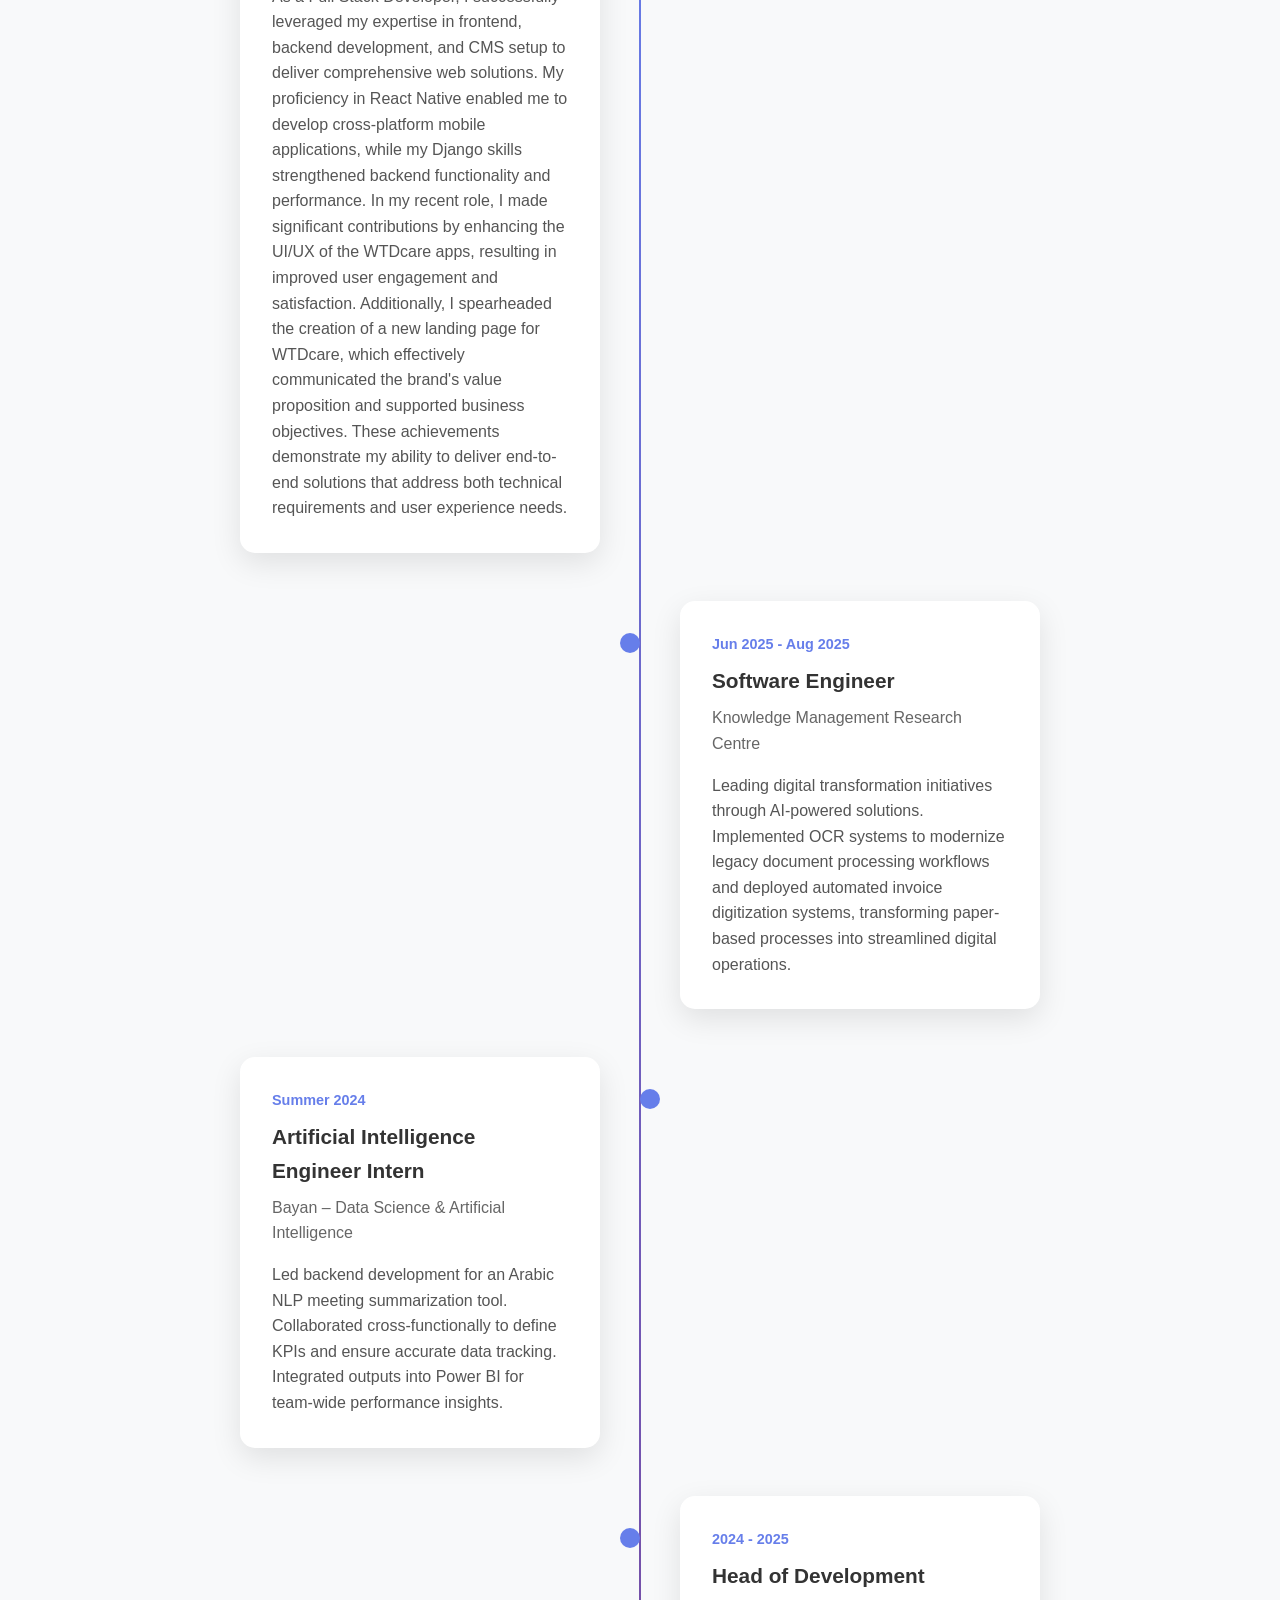
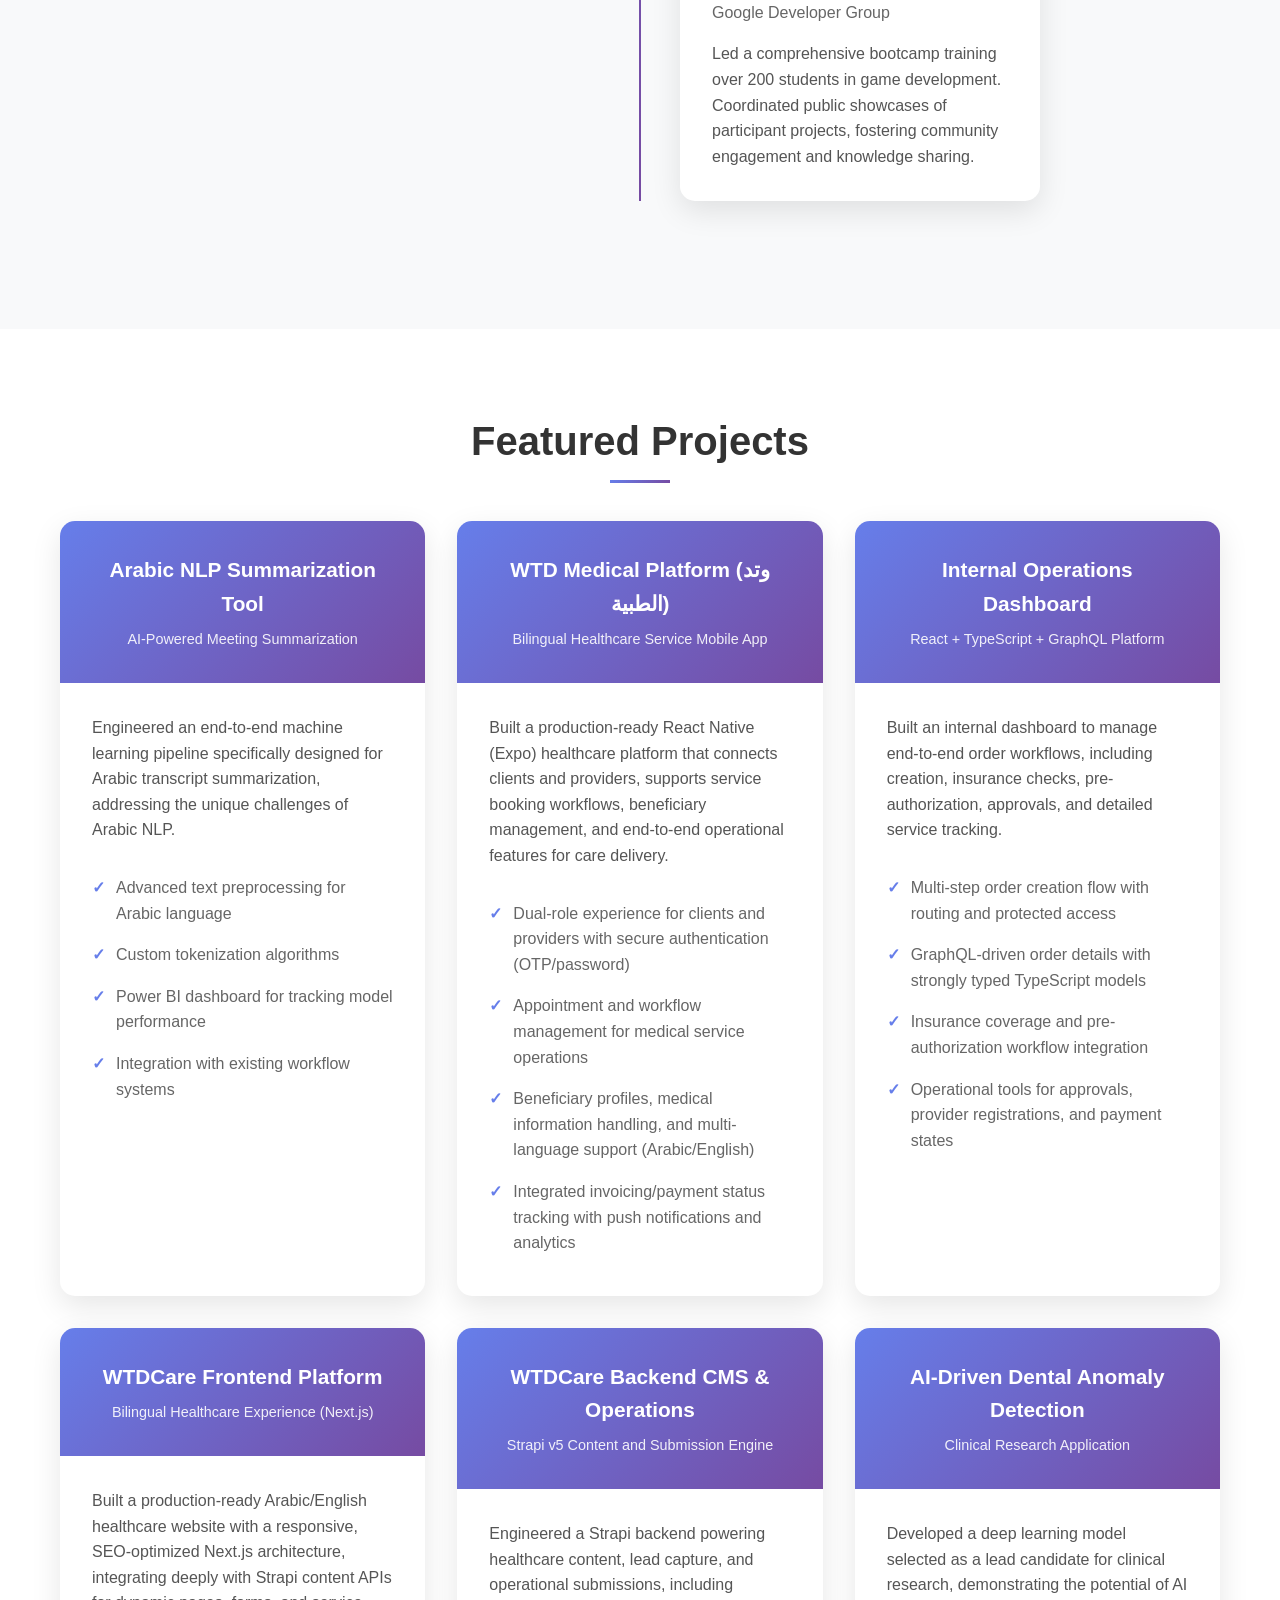
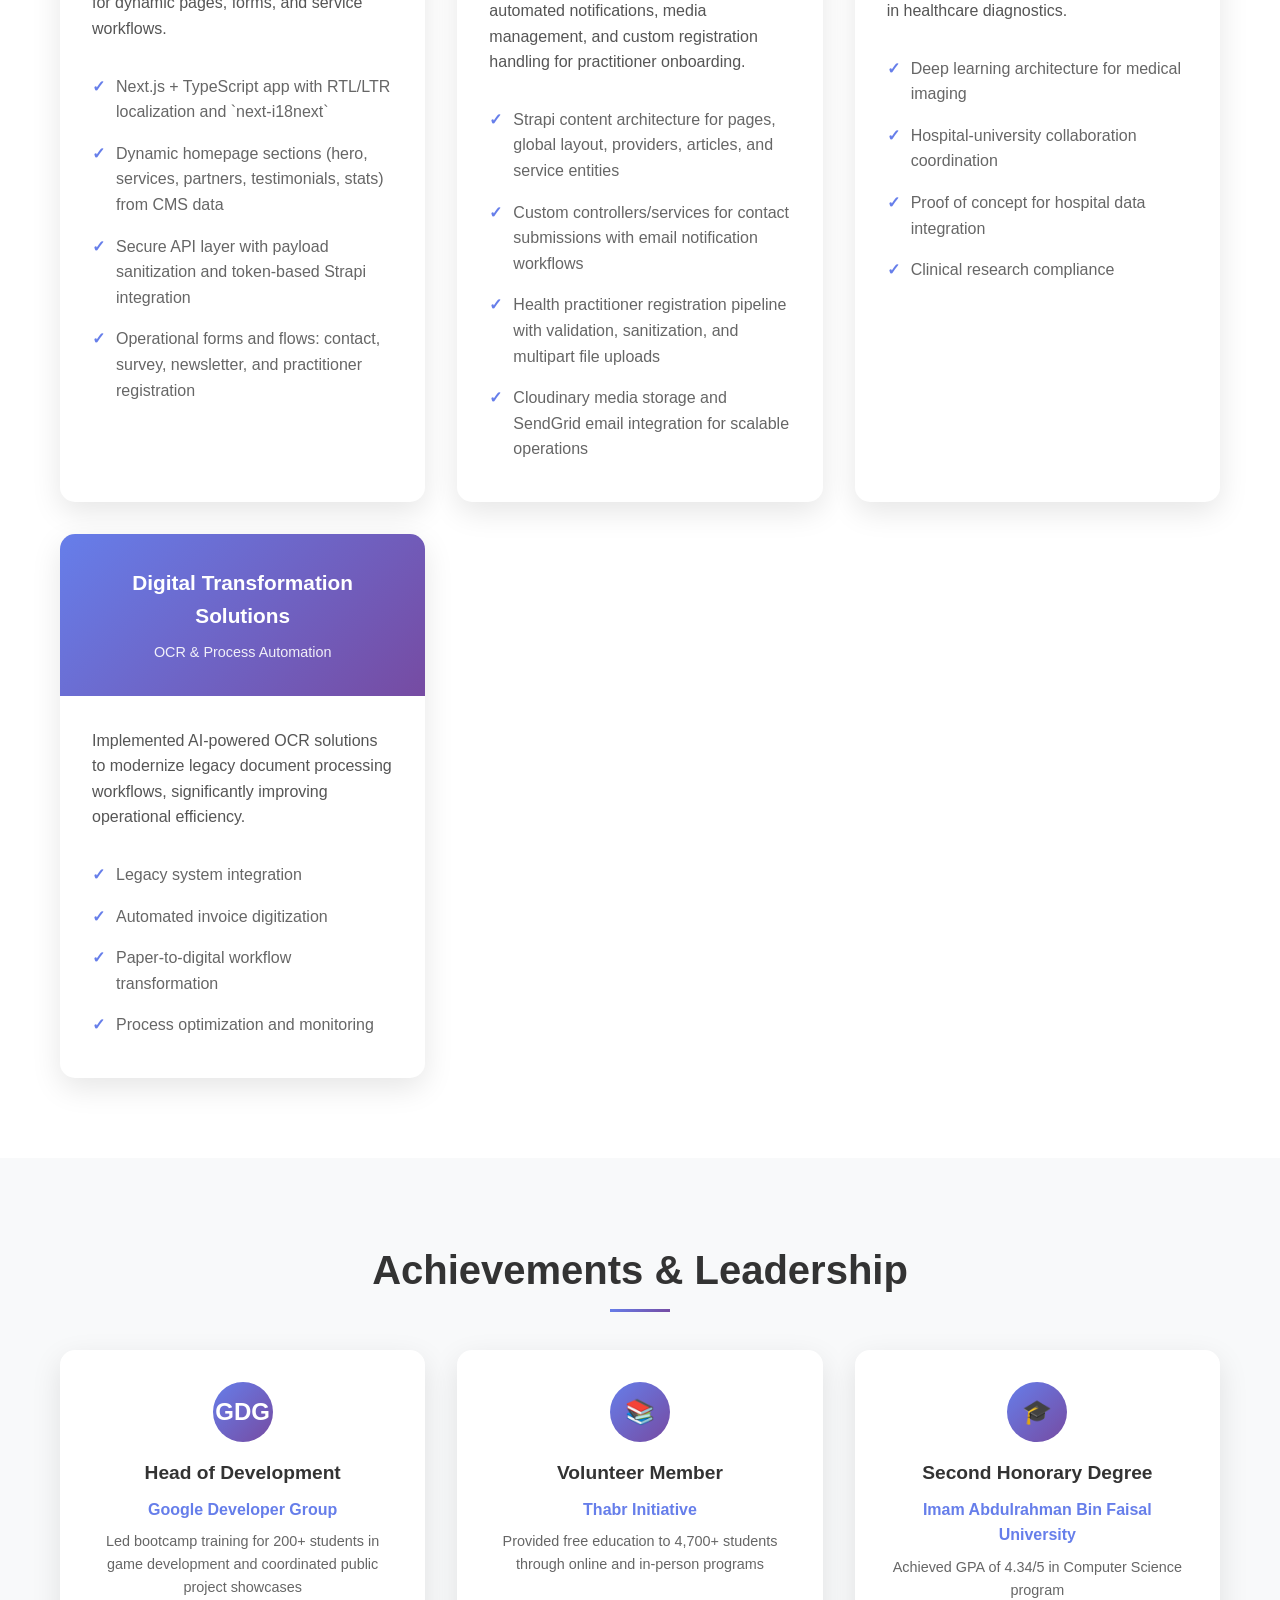
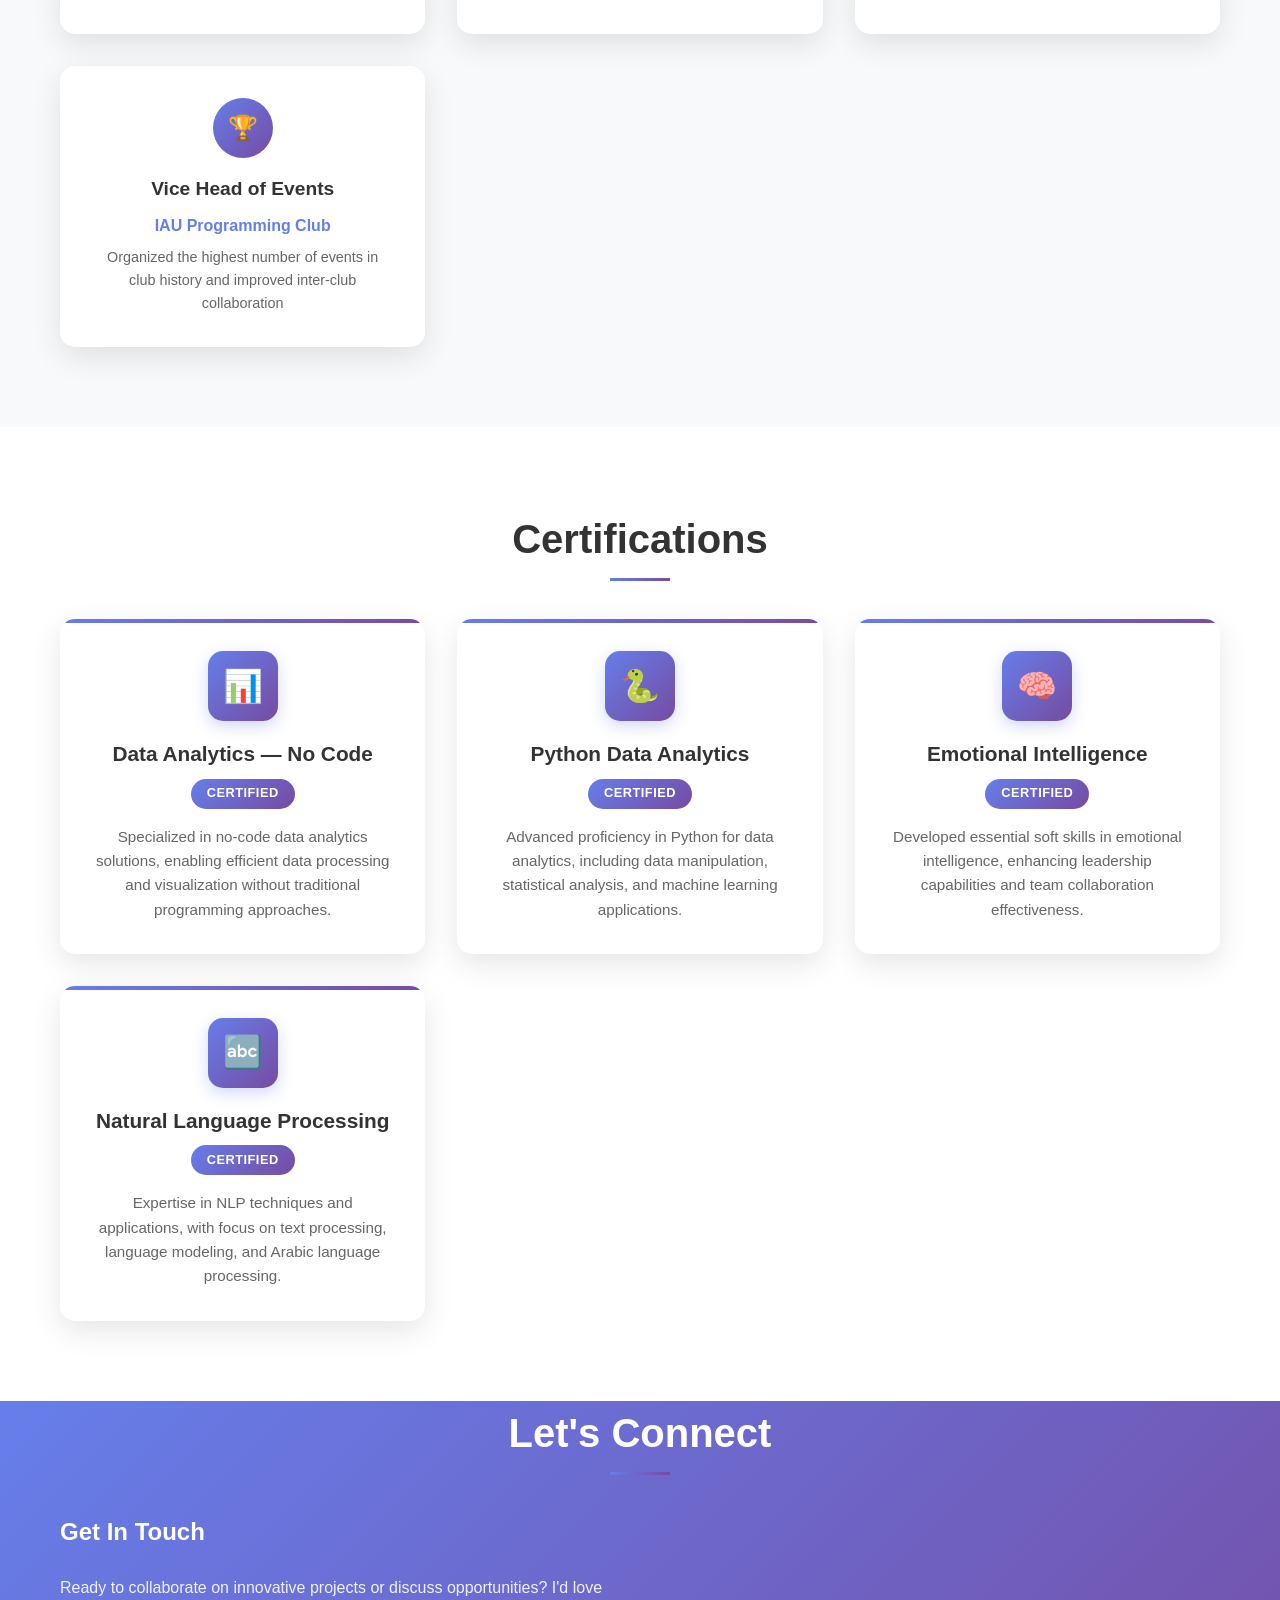
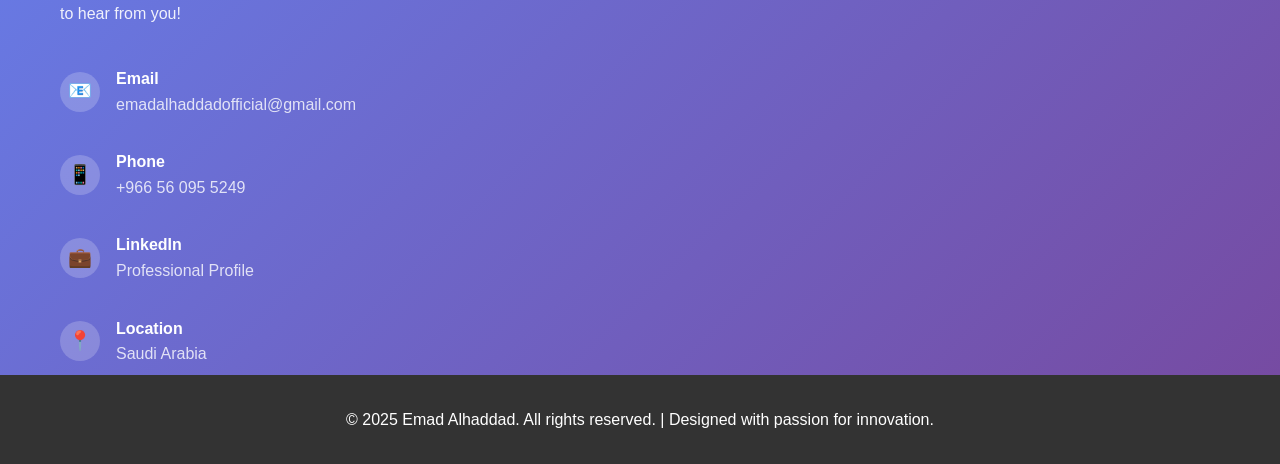
==== commit 3ca9c297: "Add new project cards to index.html for WTD Medical Platform, Internal Operations Dashboard, WTDCare" ====
--- a/index.html
+++ b/index.html
@@ -2227,6 +2227,80 @@
                 </div>
                 <div class="project-card">
                     <div class="project-header">
+                        <h3 class="project-title">WTD Medical Platform (وتد الطبية)</h3>
+                        <p class="project-subtitle">Bilingual Healthcare Service Mobile App</p>
+                    </div>
+                    <div class="project-content">
+                        <p class="project-description">
+                            Built a production-ready React Native (Expo) healthcare platform that connects clients and providers,
+                            supports service booking workflows, beneficiary management, and end-to-end operational features for care delivery.
+                        </p>
+                        <ul class="project-features">
+                            <li>Dual-role experience for clients and providers with secure authentication (OTP/password)</li>
+                            <li>Appointment and workflow management for medical service operations</li>
+                            <li>Beneficiary profiles, medical information handling, and multi-language support (Arabic/English)</li>
+                            <li>Integrated invoicing/payment status tracking with push notifications and analytics</li>
+                        </ul>
+                    </div>
+                </div>
+                <div class="project-card">
+                    <div class="project-header">
+                        <h3 class="project-title">Internal Operations Dashboard</h3>
+                        <p class="project-subtitle">React + TypeScript + GraphQL Platform</p>
+                    </div>
+                    <div class="project-content">
+                        <p class="project-description">
+                            Built an internal dashboard to manage end-to-end order workflows, including creation,
+                            insurance checks, pre-authorization, approvals, and detailed service tracking.
+                        </p>
+                        <ul class="project-features">
+                            <li>Multi-step order creation flow with routing and protected access</li>
+                            <li>GraphQL-driven order details with strongly typed TypeScript models</li>
+                            <li>Insurance coverage and pre-authorization workflow integration</li>
+                            <li>Operational tools for approvals, provider registrations, and payment states</li>
+                        </ul>
+                    </div>
+                </div>
+                <div class="project-card">
+                    <div class="project-header">
+                        <h3 class="project-title">WTDCare Frontend Platform</h3>
+                        <p class="project-subtitle">Bilingual Healthcare Experience (Next.js)</p>
+                    </div>
+                    <div class="project-content">
+                        <p class="project-description">
+                            Built a production-ready Arabic/English healthcare website with a responsive,
+                            SEO-optimized Next.js architecture, integrating deeply with Strapi content APIs
+                            for dynamic pages, forms, and service workflows.
+                        </p>
+                        <ul class="project-features">
+                            <li>Next.js + TypeScript app with RTL/LTR localization and `next-i18next`</li>
+                            <li>Dynamic homepage sections (hero, services, partners, testimonials, stats) from CMS data</li>
+                            <li>Secure API layer with payload sanitization and token-based Strapi integration</li>
+                            <li>Operational forms and flows: contact, survey, newsletter, and practitioner registration</li>
+                        </ul>
+                    </div>
+                </div>
+                <div class="project-card">
+                    <div class="project-header">
+                        <h3 class="project-title">WTDCare Backend CMS & Operations</h3>
+                        <p class="project-subtitle">Strapi v5 Content and Submission Engine</p>
+                    </div>
+                    <div class="project-content">
+                        <p class="project-description">
+                            Engineered a Strapi backend powering healthcare content, lead capture, and
+                            operational submissions, including automated notifications, media management,
+                            and custom registration handling for practitioner onboarding.
+                        </p>
+                        <ul class="project-features">
+                            <li>Strapi content architecture for pages, global layout, providers, articles, and service entities</li>
+                            <li>Custom controllers/services for contact submissions with email notification workflows</li>
+                            <li>Health practitioner registration pipeline with validation, sanitization, and multipart file uploads</li>
+                            <li>Cloudinary media storage and SendGrid email integration for scalable operations</li>
+                        </ul>
+                    </div>
+                </div>
+                <div class="project-card">
+                    <div class="project-header">
                         <h3 class="project-title">AI-Driven Dental Anomaly Detection</h3>
                         <p class="project-subtitle">Clinical Research Application</p>
                     </div>
@@ -2374,39 +2448,7 @@
                     </div>
                 </div>
                     </div>
-                </div>
-                
-                <div class="contact-form">
-                    <h3>Send Message</h3>
-                    <form id="contact-form">
-                        <div class="form-group">
-                            <label for="name">Full Name</label>
-                            <input type="text" id="name" name="name" placeholder="Your full name" required>
-                            <div class="form-error" id="name-error">Please enter your name</div>
-                        </div>
-                        
-                        <div class="form-group">
-                            <label for="email">Email Address</label>
-                            <input type="email" id="email" name="email" placeholder="your.email@example.com" required>
-                            <div class="form-error" id="email-error">Please enter a valid email</div>
-                        </div>
-                        
-                        <div class="form-group">
-                            <label for="subject">Subject</label>
-                            <input type="text" id="subject" name="subject" placeholder="Project inquiry, collaboration, etc." required>
-                            <div class="form-error" id="subject-error">Please enter a subject</div>
-                        </div>
-                        
-                        <div class="form-group">
-                            <label for="message">Message</label>
-                            <textarea id="message" name="message" placeholder="Tell me about your project or how we can work together..." required></textarea>
-                            <div class="form-error" id="message-error">Please enter your message</div>
-                        </div>
-                        
-                        <button type="submit" class="form-submit" id="submit-btn">Send Message</button>
-                        <div class="form-success" id="form-success">Thank you! Your message has been sent successfully.</div>
-                    </form>
-                </div>
+                </div>                
             </div>
         </div>
     </section>
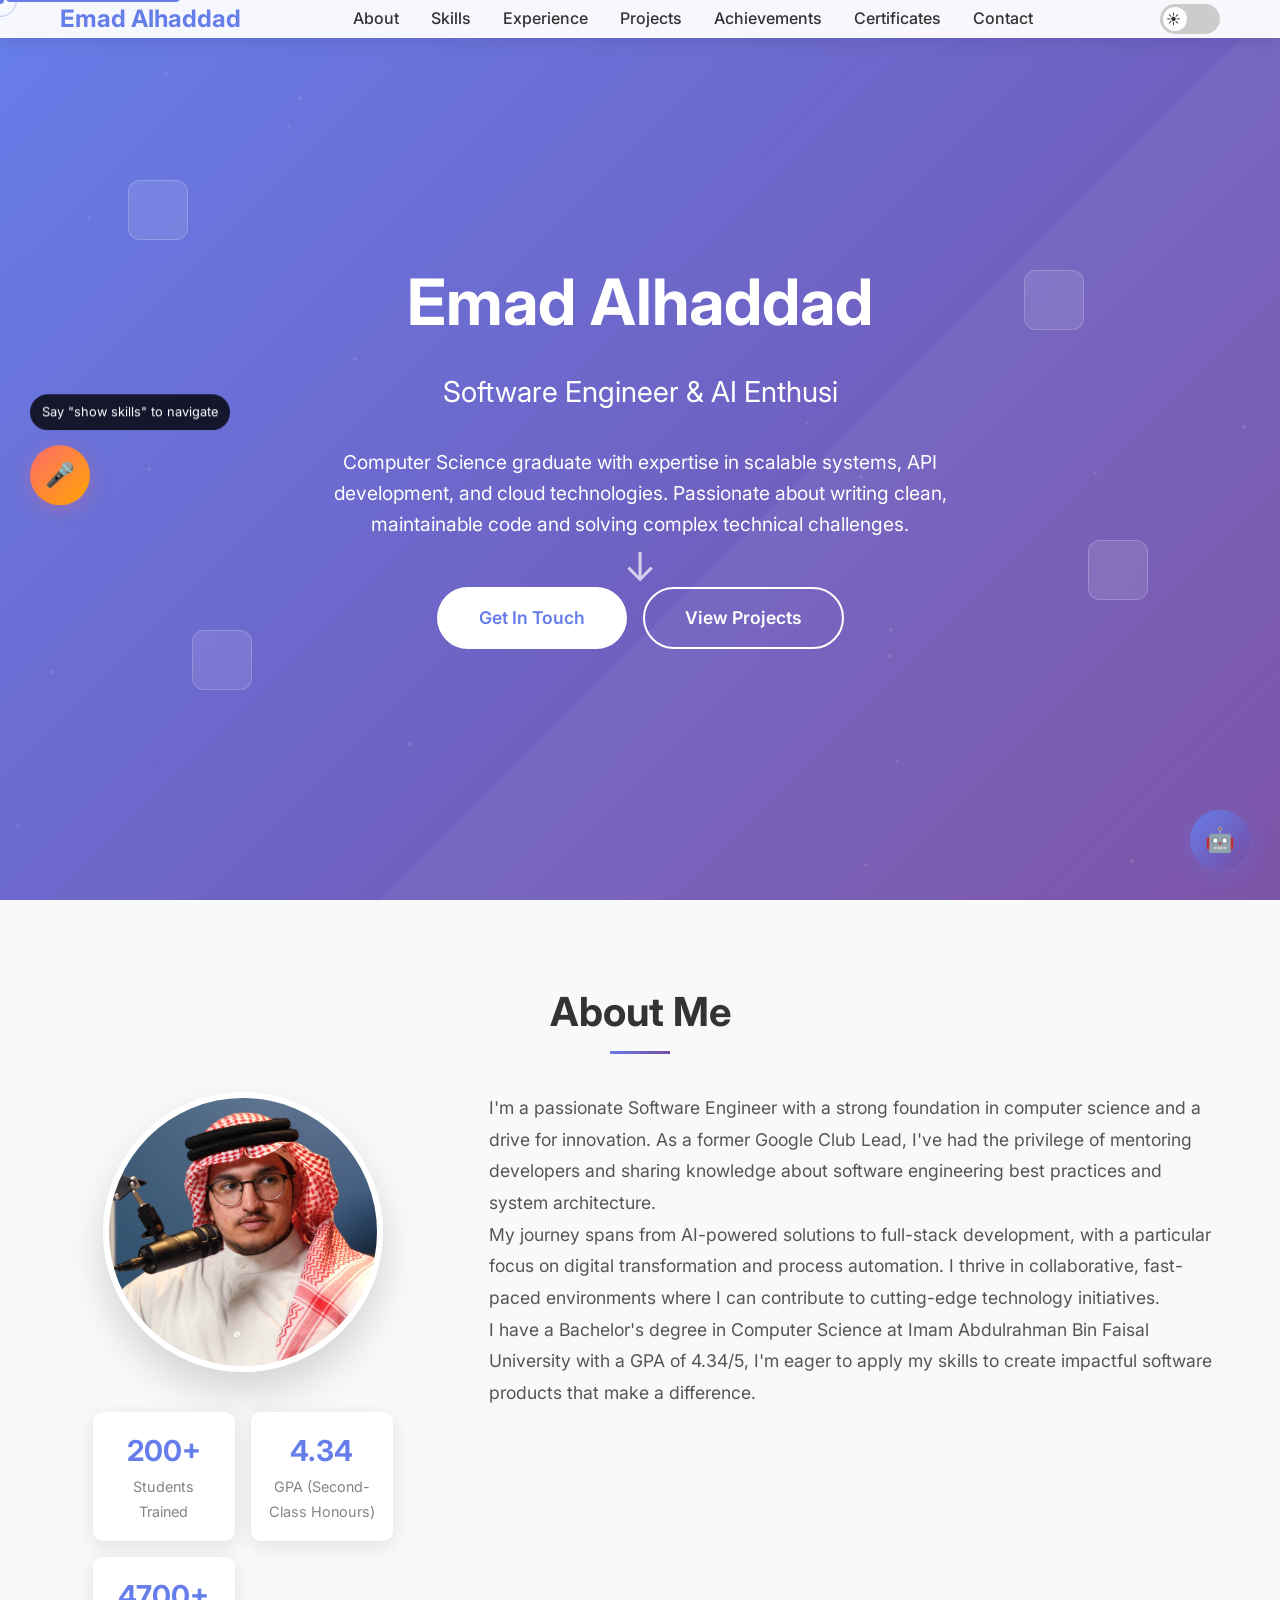
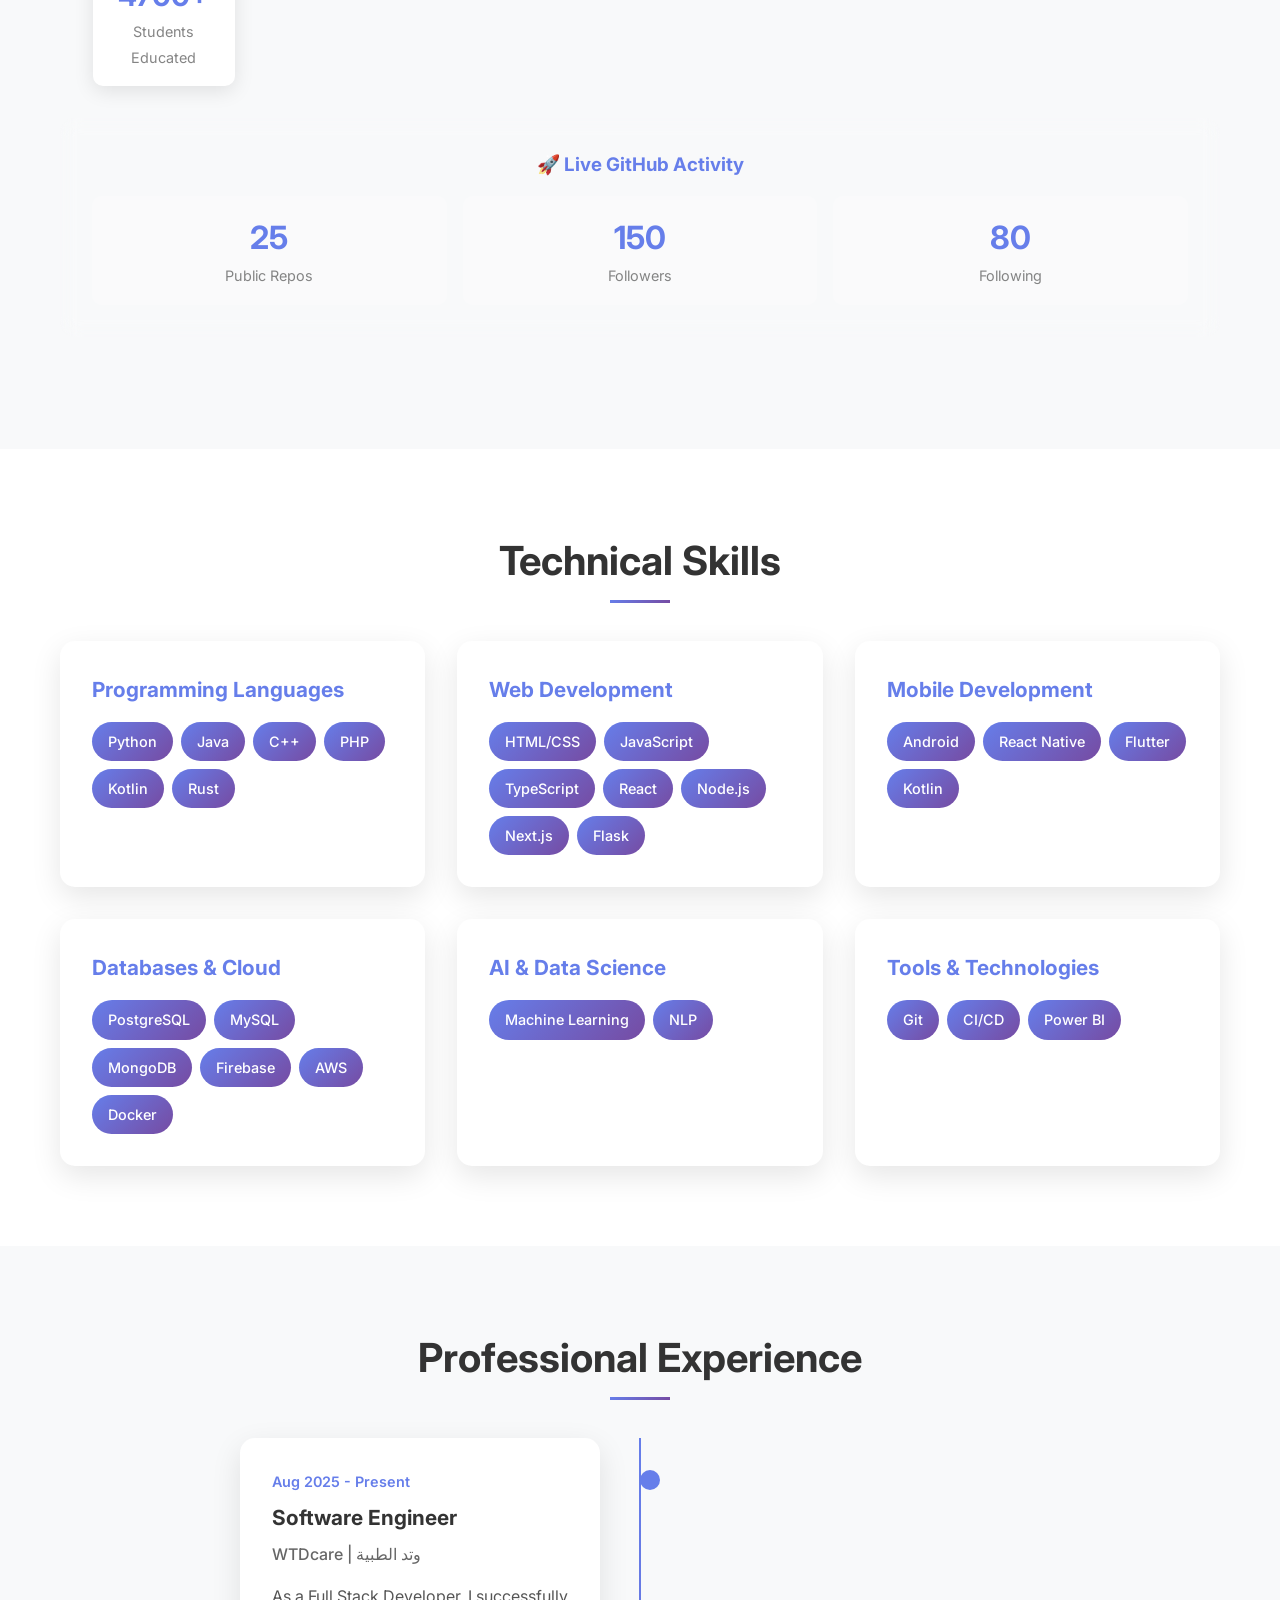
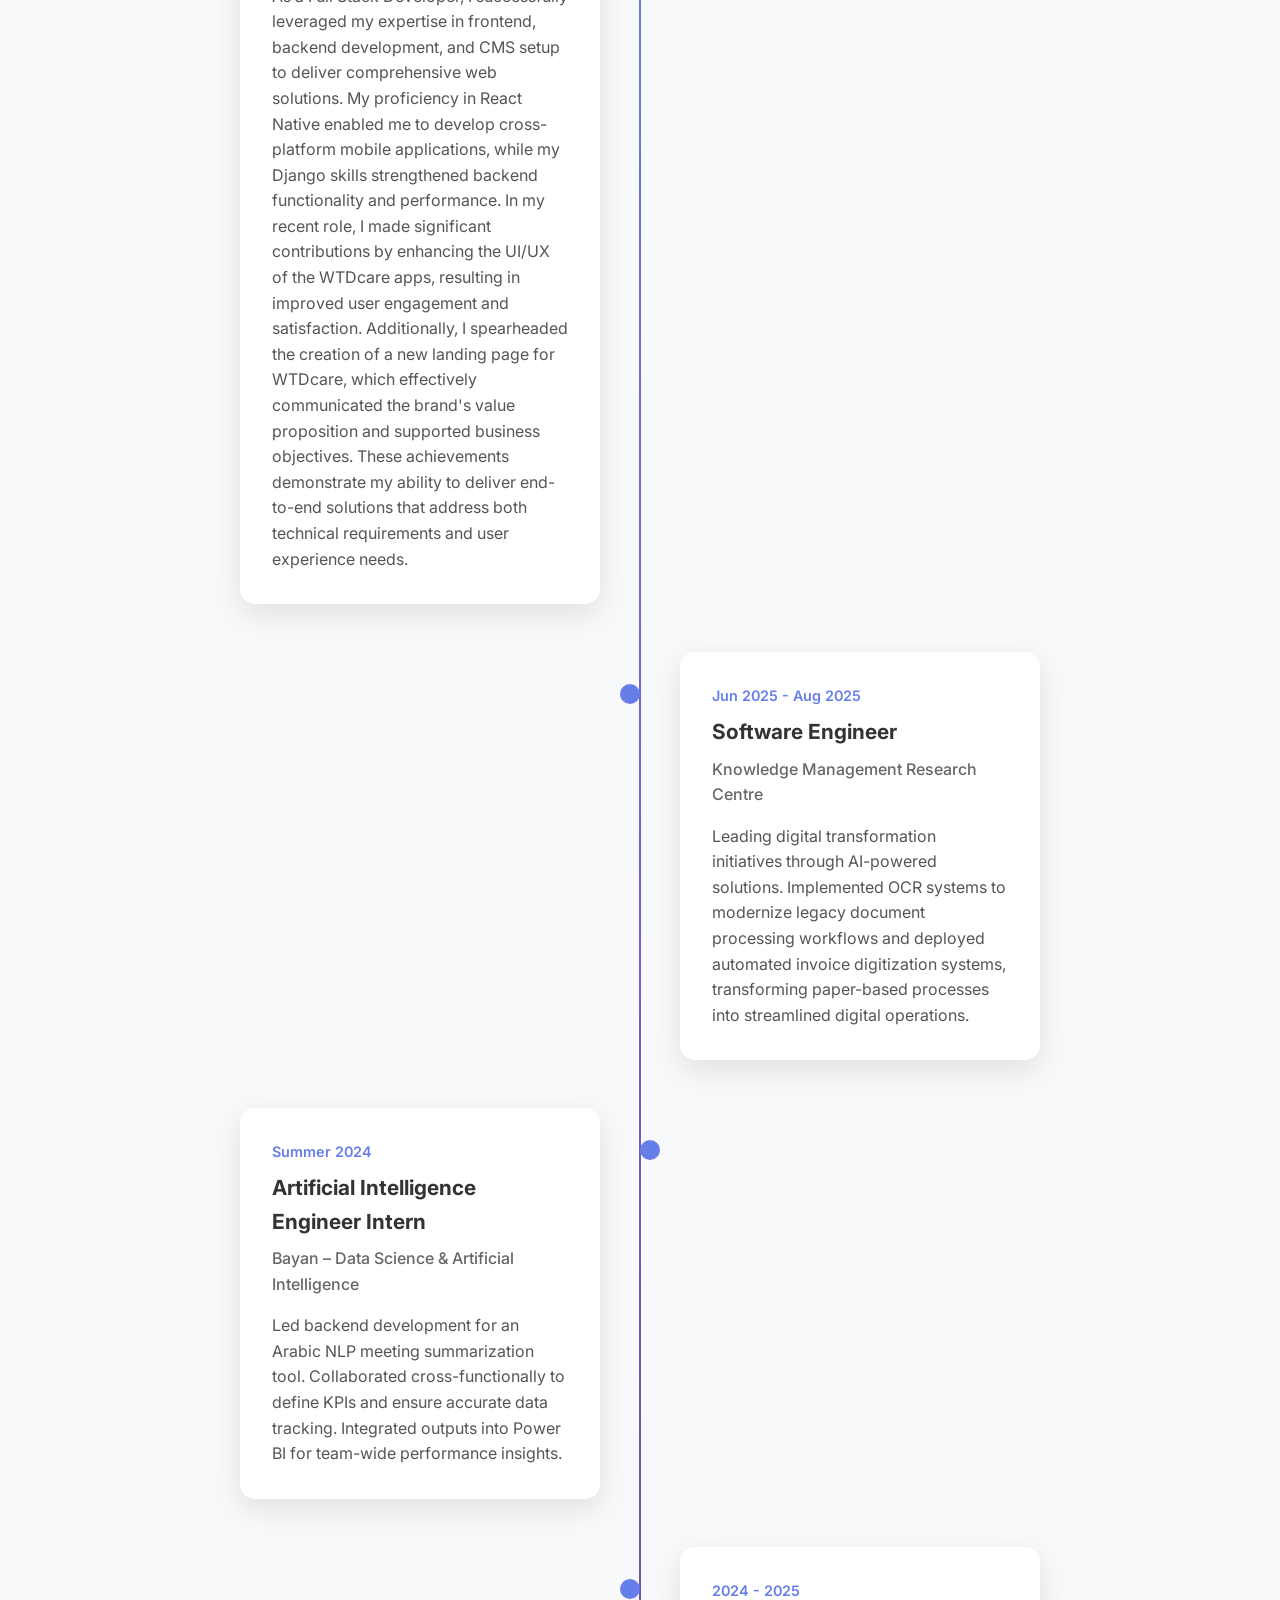
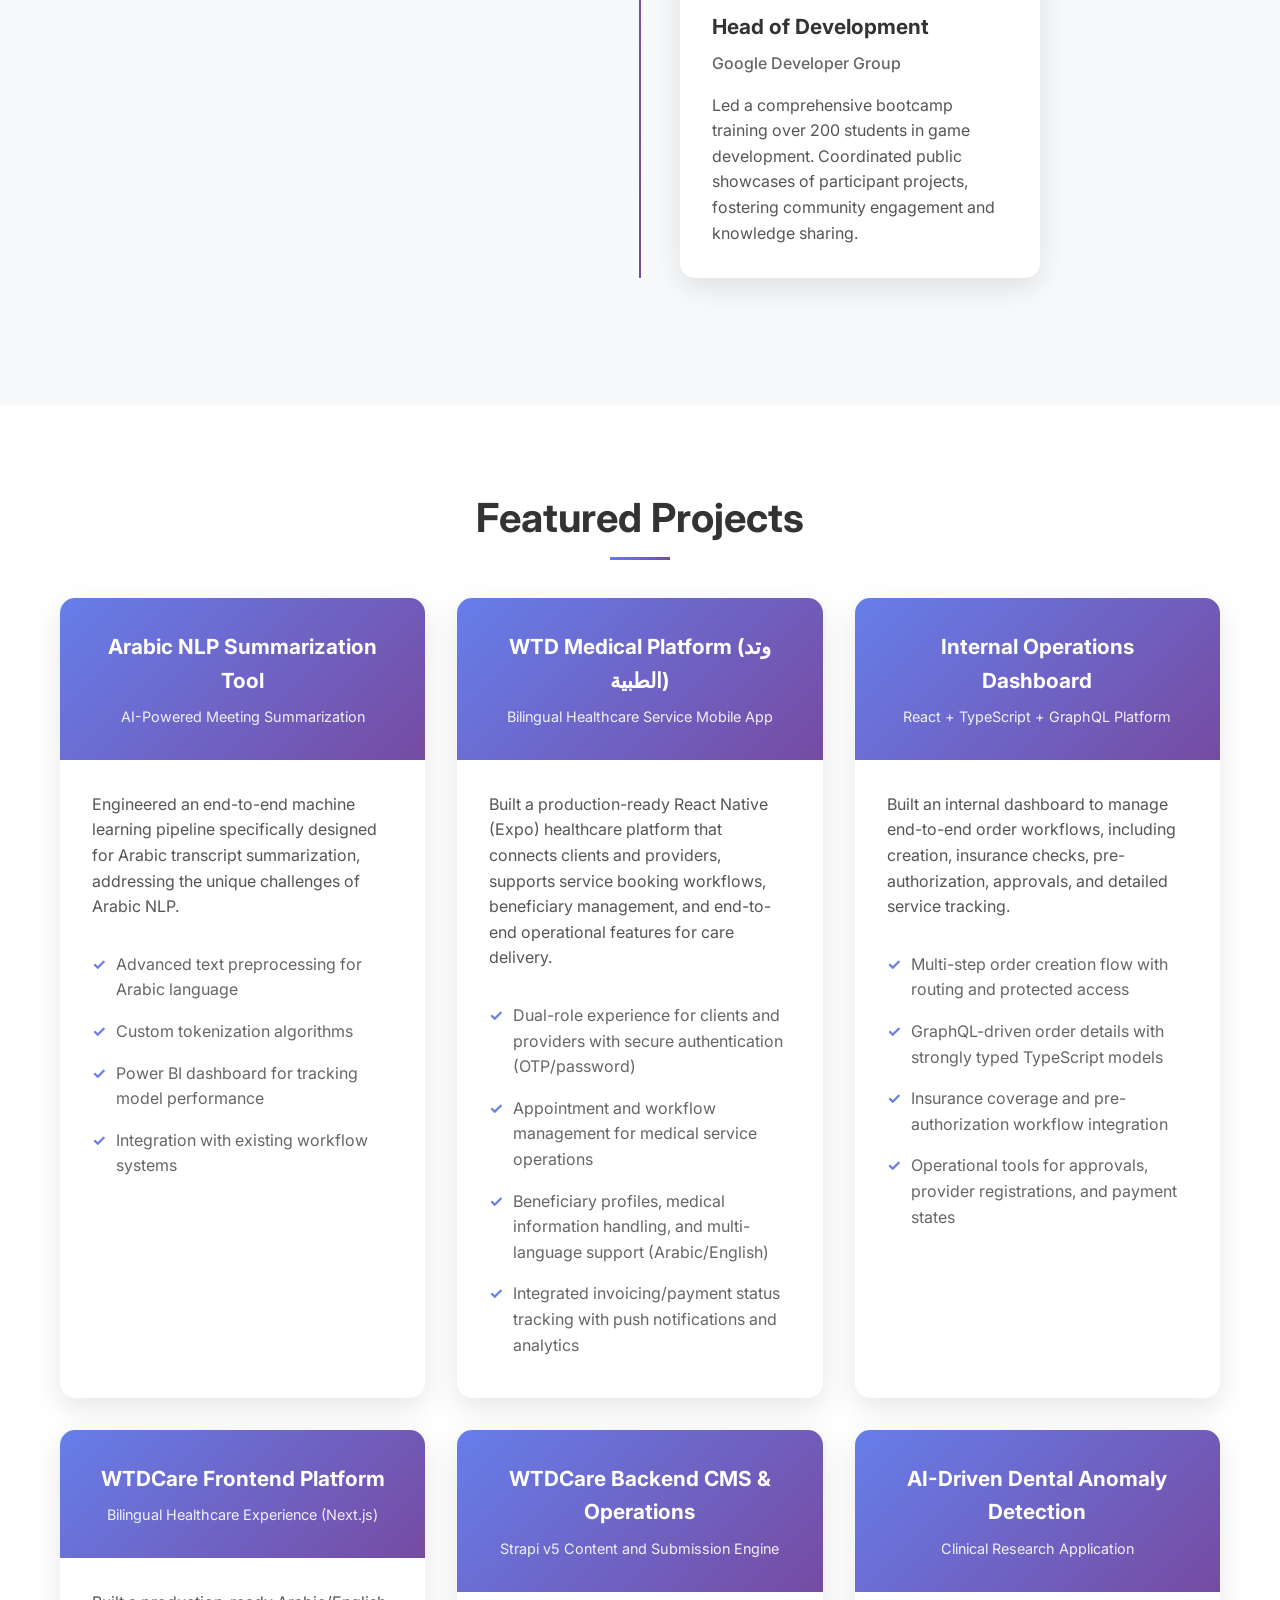
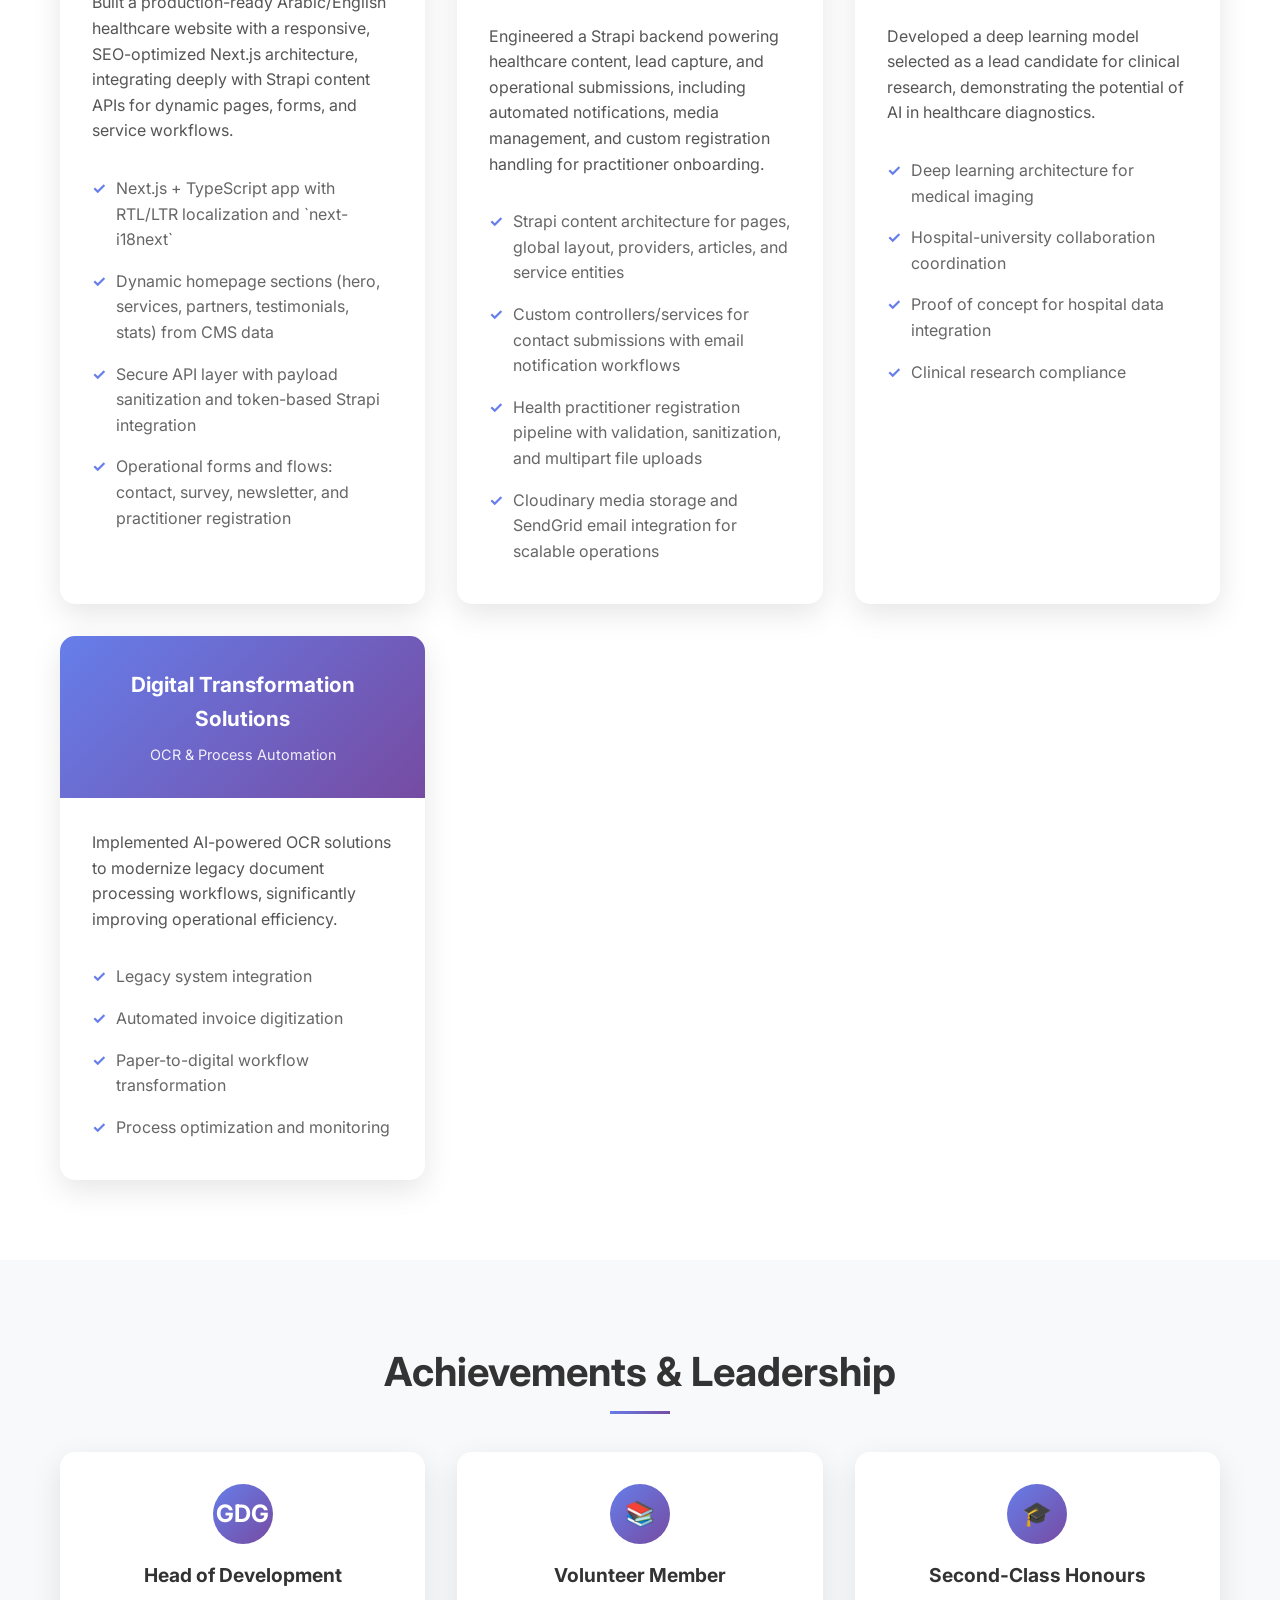
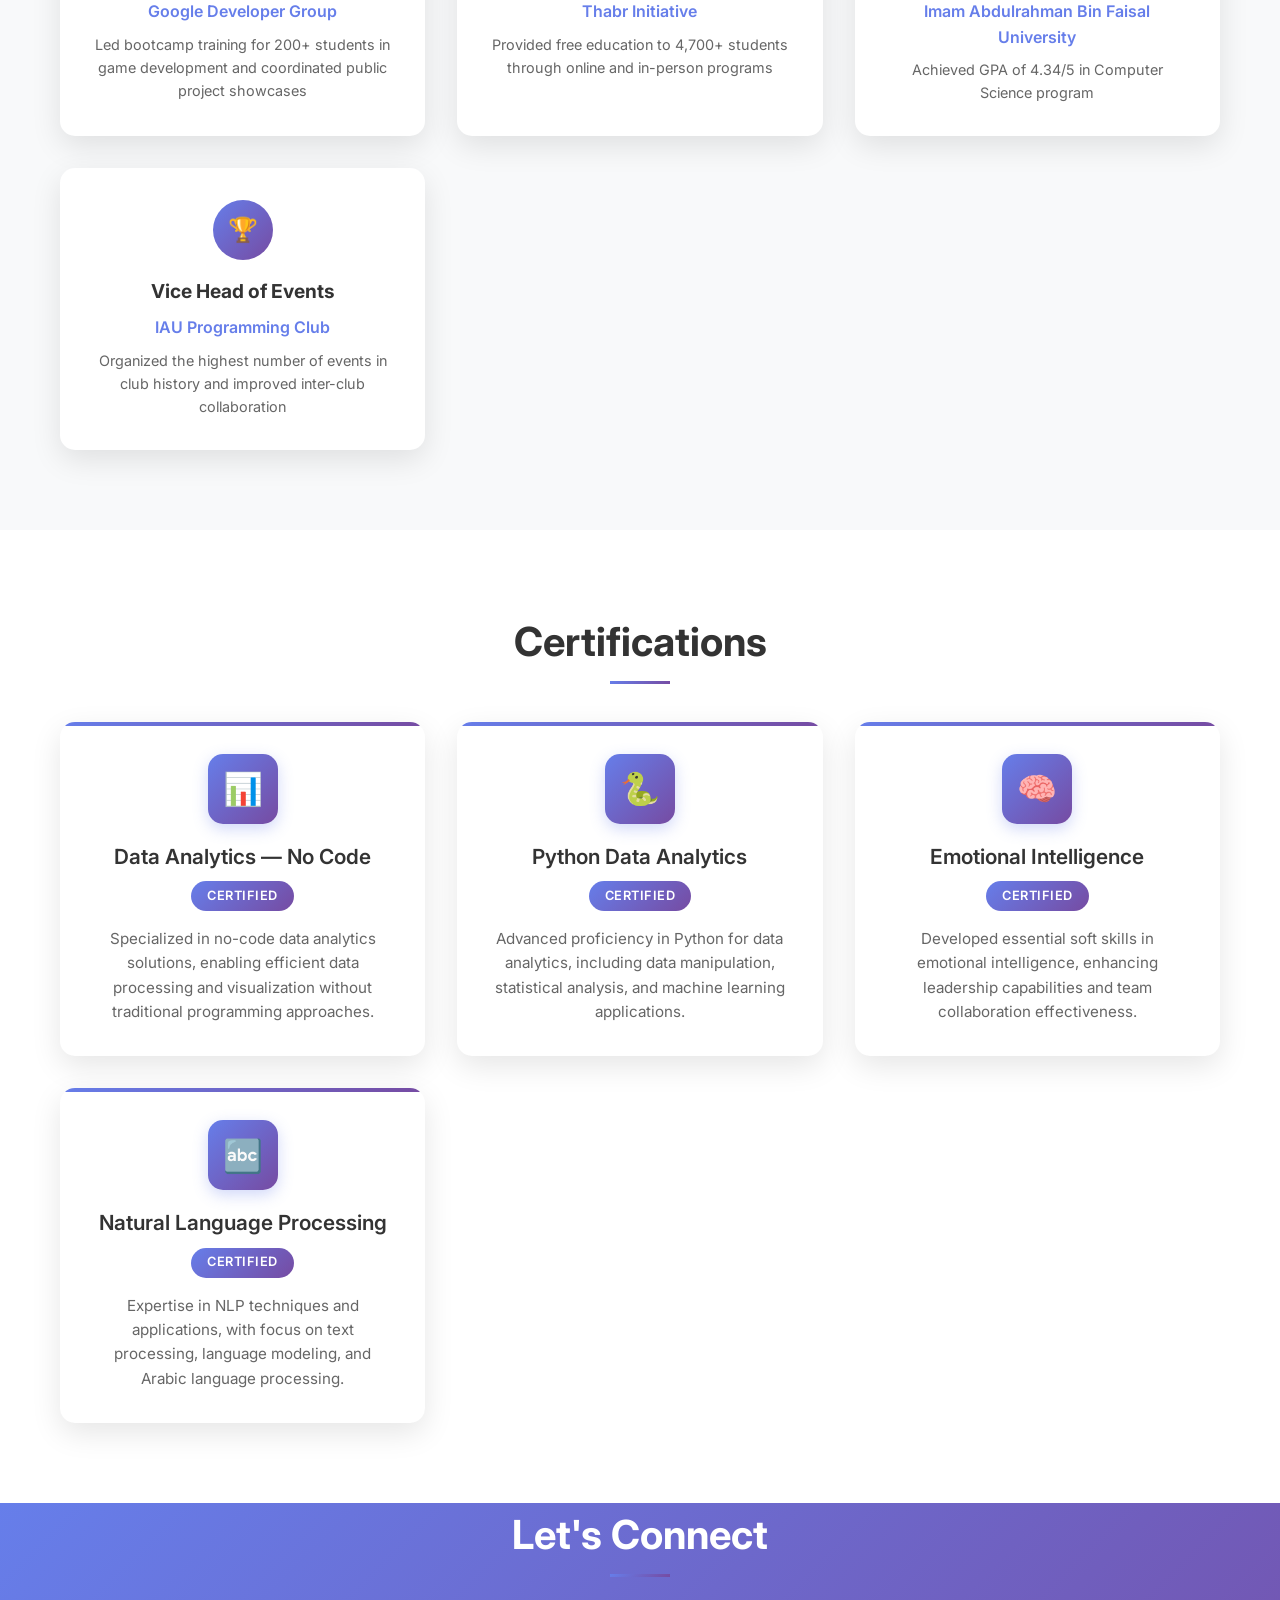
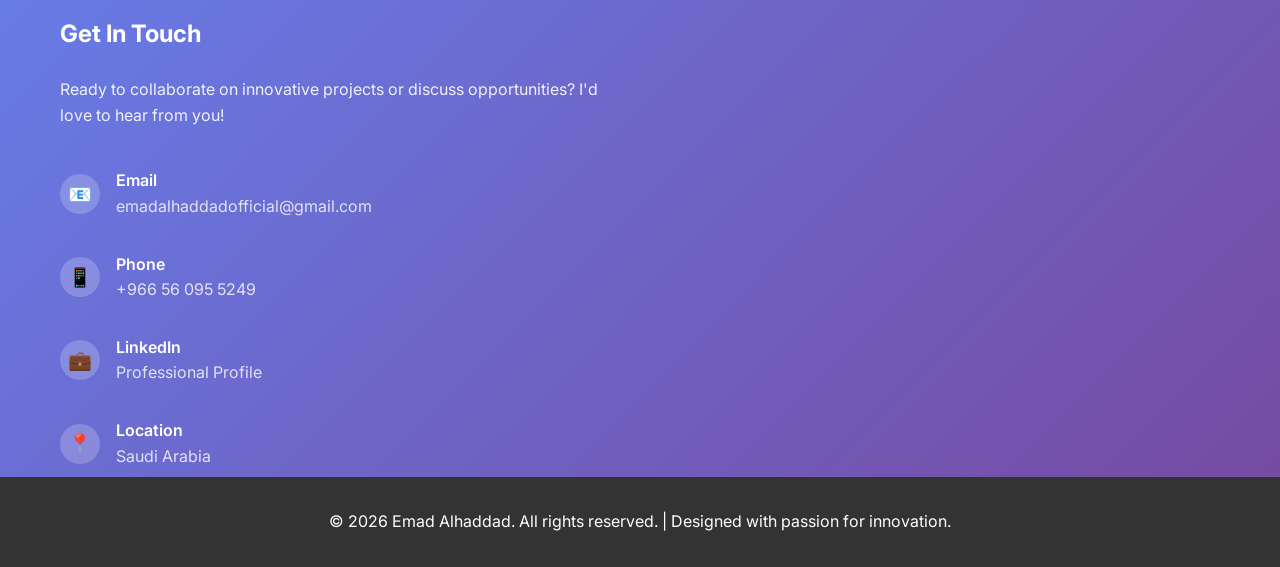
==== commit d5edf32f: "Refine meta tags in index.html for improved SEO and clarity, including updates to descriptions and t" ====
--- a/index.html
+++ b/index.html
@@ -8,26 +8,27 @@
     <!-- Primary Meta Tags -->
     <title>Emad Alhaddad - Software Engineer & AI Enthusiast</title>
     <meta name="title" content="Emad Alhaddad - Software Engineer & AI Enthusiast">
-    <meta name="description" content="Computer Science graduate with expertise in scalable systems, API development, and cloud technologies. Former Google Club Lead specializing in AI-powered solutions and digital transformation.">
+    <meta name="description" content="Computer Science graduate building scalable systems, APIs, and AI-powered solutions. Software Engineer based in Saudi Arabia.">
     <meta name="keywords" content="Software Engineer, AI Engineer, Full Stack Developer, Python, React, Machine Learning, NLP, Saudi Arabia, Computer Science">
     <meta name="author" content="Emad Alhaddad">
     <meta name="robots" content="index, follow">
     <meta name="language" content="English">
-    
+
     <!-- Open Graph / Facebook -->
     <meta property="og:type" content="website">
     <meta property="og:url" content="https://emad-alhaddad.github.io/">
     <meta property="og:title" content="Emad Alhaddad - Software Engineer & AI Enthusiast">
-    <meta property="og:description" content="Computer Science graduate with expertise in scalable systems, API development, and cloud technologies. Former Google Club Lead specializing in AI-powered solutions and digital transformation.">
+    <meta property="og:description" content="Computer Science graduate building scalable systems, APIs, and AI-powered solutions. Software Engineer based in Saudi Arabia.">
     <meta property="og:image" content="https://emad-alhaddad.github.io/assets/images/profile.jpg">
+    <meta property="og:image:alt" content="Emad Alhaddad portrait">
     <meta property="og:site_name" content="Emad Alhaddad Portfolio">
     <meta property="og:locale" content="en_US">
-    
+
     <!-- Twitter -->
     <meta property="twitter:card" content="summary_large_image">
     <meta property="twitter:url" content="https://emad-alhaddad.github.io/">
     <meta property="twitter:title" content="Emad Alhaddad - Software Engineer & AI Enthusiast">
-    <meta property="twitter:description" content="Computer Science graduate with expertise in scalable systems, API development, and cloud technologies. Former Google Club Lead specializing in AI-powered solutions and digital transformation.">
+    <meta property="twitter:description" content="Computer Science graduate building scalable systems, APIs, and AI-powered solutions. Software Engineer based in Saudi Arabia.">
     <meta property="twitter:image" content="https://emad-alhaddad.github.io/assets/images/profile.jpg">
     
     <!-- Additional Meta Tags -->
@@ -43,9 +44,10 @@
     <!-- Preconnect to external domains for performance -->
     <link rel="preconnect" href="https://fonts.googleapis.com">
     <link rel="preconnect" href="https://fonts.gstatic.com" crossorigin>
-    
-    <!-- Favicon -->
-    <link rel="icon" type="image/x-icon" href="/favicon.ico">
+    <link rel="stylesheet" href="https://fonts.googleapis.com/css2?family=Inter:wght@400;500;600;700&display=swap">
+
+    <!-- Favicon (inline SVG to avoid 404) -->
+    <link rel="icon" type="image/svg+xml" href="data:image/svg+xml,%3Csvg xmlns='http://www.w3.org/2000/svg' viewBox='0 0 64 64'%3E%3Cdefs%3E%3ClinearGradient id='g' x1='0' y1='0' x2='1' y2='1'%3E%3Cstop offset='0' stop-color='%23667eea'/%3E%3Cstop offset='1' stop-color='%23764ba2'/%3E%3C/linearGradient%3E%3C/defs%3E%3Crect width='64' height='64' rx='12' fill='url(%23g)'/%3E%3Ctext x='50%25' y='54%25' text-anchor='middle' dominant-baseline='middle' font-family='Inter,Arial,sans-serif' font-size='34' font-weight='700' fill='white'%3EE%3C/text%3E%3C/svg%3E">
     
     <!-- Structured Data for SEO -->
     <script type="application/ld+json">
@@ -58,7 +60,8 @@
       "url": "https://emad-alhaddad.github.io/",
       "image": "https://emad-alhaddad.github.io/assets/images/profile.jpg",
       "sameAs": [
-        "https://www.linkedin.com/in/emad-alhaddad-%D8%B9%D9%85%D8%A7%D8%AF-%D8%A7%D9%84%D8%AD%D8%AF%D8%A7%D8%AF/"
+        "https://www.linkedin.com/in/emad-alhaddad-%D8%B9%D9%85%D8%A7%D8%AF-%D8%A7%D9%84%D8%AD%D8%AF%D8%A7%D8%AF/",
+        "https://github.com/Emad-Alhaddad"
       ],
       "email": "emadalhaddadofficial@gmail.com",
       "telephone": "+966560955249",
@@ -183,9 +186,15 @@
         }
 
         .theme-toggle input {
+            position: absolute;
             opacity: 0;
-            width: 0;
-            height: 0;
+            pointer-events: none;
+            width: 1px;
+            height: 1px;
+            clip: rect(0 0 0 0);
+            clip-path: inset(50%);
+            overflow: hidden;
+            white-space: nowrap;
         }
 
         .theme-slider {
@@ -194,7 +203,11 @@
             height: 30px;
             background: #ccc;
             border-radius: 30px;
-            transition: background 0.3s ease;
+            transition: background 0.3s ease, box-shadow 0.2s ease;
+        }
+
+        .theme-toggle input:focus-visible + .theme-slider {
+            box-shadow: 0 0 0 3px rgba(102, 126, 234, 0.5);
         }
 
         .theme-slider:before {
@@ -454,6 +467,7 @@
             /* Hero Mobile Adjustments */
             .hero {
                 height: 100vh;
+                height: 100dvh;
                 padding: 0;
             }
 
@@ -491,8 +505,7 @@
             }
 
             /* Simplify particle effects on mobile */
-            #particles-canvas,
-            #hero-3d-canvas {
+            #particles-canvas {
                 opacity: 0.3;
             }
 
@@ -532,19 +545,10 @@
             position: relative;
             overflow: hidden;
             height: 100vh;
+            height: 100dvh;
             display: flex;
             align-items: center;
             justify-content: center;
-        }
-
-        /* 3D WebGL Canvas */
-        #hero-3d-canvas {
-            position: absolute;
-            top: 0;
-            left: 0;
-            width: 100%;
-            height: 100%;
-            z-index: 1;
         }
 
         /* Interactive 3D Objects */
@@ -1536,94 +1540,6 @@
             font-size: 1.2rem;
         }
 
-        /* Contact Form */
-        .contact-form {
-            background: rgba(255, 255, 255, 0.1);
-            padding: 2rem;
-            border-radius: 15px;
-            backdrop-filter: blur(10px);
-        }
-
-        .contact-form h3 {
-            margin-bottom: 1.5rem;
-            font-size: 1.5rem;
-        }
-
-        .form-group {
-            margin-bottom: 1.5rem;
-        }
-
-        .form-group label {
-            display: block;
-            margin-bottom: 0.5rem;
-            font-weight: 500;
-        }
-
-        .form-group input,
-        .form-group textarea {
-            width: 100%;
-            padding: 12px;
-            border: 2px solid rgba(255, 255, 255, 0.3);
-            border-radius: 8px;
-            background: rgba(255, 255, 255, 0.1);
-            color: white;
-            font-size: 1rem;
-            transition: border-color 0.3s ease;
-        }
-
-        .form-group input::placeholder,
-        .form-group textarea::placeholder {
-            color: rgba(255, 255, 255, 0.7);
-        }
-
-        .form-group input:focus,
-        .form-group textarea:focus {
-            outline: none;
-            border-color: rgba(255, 255, 255, 0.8);
-        }
-
-        .form-group textarea {
-            resize: vertical;
-            min-height: 120px;
-        }
-
-        .form-submit {
-            background: white;
-            color: #667eea;
-            border: none;
-            padding: 12px 30px;
-            border-radius: 50px;
-            font-weight: 600;
-            cursor: pointer;
-            transition: all 0.3s ease;
-            font-size: 1rem;
-        }
-
-        .form-submit:hover {
-            background: rgba(255, 255, 255, 0.9);
-            transform: translateY(-2px);
-        }
-
-        .form-submit:disabled {
-            opacity: 0.6;
-            cursor: not-allowed;
-        }
-
-        .form-error {
-            color: #ff6b6b;
-            font-size: 0.9rem;
-            margin-top: 0.5rem;
-            display: none;
-        }
-
-        .form-success {
-            color: #51cf66;
-            font-size: 0.9rem;
-            margin-top: 1rem;
-            display: none;
-            text-align: center;
-        }
-
         /* Footer */
         footer {
             background: #333;
@@ -1949,14 +1865,14 @@
     <header role="banner">
         <nav class="container" role="navigation" aria-label="Main navigation">
             <div class="logo">Emad Alhaddad</div>
-            <ul class="nav-links" role="menubar">
-                <li role="none"><a href="#about" role="menuitem">About</a></li>
-                <li role="none"><a href="#skills" role="menuitem">Skills</a></li>
-                <li role="none"><a href="#experience" role="menuitem">Experience</a></li>
-                <li role="none"><a href="#projects" role="menuitem">Projects</a></li>
-                <li role="none"><a href="#achievements" role="menuitem">Achievements</a></li>
-                <li role="none"><a href="#certificates" role="menuitem">Certificates</a></li>
-                <li role="none"><a href="#contact" role="menuitem">Contact</a></li>
+            <ul class="nav-links">
+                <li><a href="#about">About</a></li>
+                <li><a href="#skills">Skills</a></li>
+                <li><a href="#experience">Experience</a></li>
+                <li><a href="#projects">Projects</a></li>
+                <li><a href="#achievements">Achievements</a></li>
+                <li><a href="#certificates">Certificates</a></li>
+                <li><a href="#contact">Contact</a></li>
             </ul>
             <label class="theme-toggle" aria-label="Toggle dark/light mode">
                 <input type="checkbox" id="theme-toggle" aria-label="Dark mode toggle">
@@ -1970,23 +1886,22 @@
                 <span aria-hidden="true"></span>
             </button>
         </nav>
-        <nav class="mobile-menu" id="mobile-menu" role="navigation" aria-label="Mobile navigation" aria-hidden="true">
-            <ul role="menubar">
-                <li role="none"><a href="#about" role="menuitem">About</a></li>
-                <li role="none"><a href="#skills" role="menuitem">Skills</a></li>
-                <li role="none"><a href="#experience" role="menuitem">Experience</a></li>
-                <li role="none"><a href="#projects" role="menuitem">Projects</a></li>
-                <li role="none"><a href="#achievements" role="menuitem">Achievements</a></li>
-                <li role="none"><a href="#certificates" role="menuitem">Certificates</a></li>
-                <li role="none"><a href="#contact" role="menuitem">Contact</a></li>
+        <nav class="mobile-menu" id="mobile-menu" aria-label="Mobile navigation" aria-hidden="true">
+            <ul>
+                <li><a href="#about">About</a></li>
+                <li><a href="#skills">Skills</a></li>
+                <li><a href="#experience">Experience</a></li>
+                <li><a href="#projects">Projects</a></li>
+                <li><a href="#achievements">Achievements</a></li>
+                <li><a href="#certificates">Certificates</a></li>
+                <li><a href="#contact">Contact</a></li>
             </ul>
         </nav>
     </header>
 
     <main id="main-content">
-        <section class="hero" role="banner">
-            <!-- 3D WebGL Background -->
-            <canvas id="hero-3d-canvas"></canvas>
+        <section class="hero" aria-label="Introduction">
+            <!-- Particle background -->
             <canvas id="particles-canvas"></canvas>
             
             <!-- Neural Network Animation -->
@@ -2034,7 +1949,7 @@
                         </div>
                         <div class="stat-item">
                             <span class="stat-number">4.34</span>
-                            <span class="stat-label">GPA (Second Honorary)</span>
+                            <span class="stat-label">GPA (Second-Class Honours)</span>
                         </div>
                         <div class="stat-item">
                             <span class="stat-number">4700+</span>
@@ -2070,10 +1985,6 @@
                     <div class="stat-box">
                         <span class="stat-value" id="following-count">Loading...</span>
                         <span class="stat-label">Following</span>
-                    </div>
-                    <div class="stat-box">
-                        <span class="stat-value" id="commits-count">500+</span>
-                        <span class="stat-label">Total Commits</span>
                     </div>
                 </div>
             </div>
@@ -2359,7 +2270,7 @@
                 </div>
                 <div class="achievement-card">
                     <div class="achievement-icon">🎓</div>
-                    <h3 class="achievement-title">Second Honorary Degree</h3>
+                    <h3 class="achievement-title">Second-Class Honours</h3>
                     <div class="achievement-org">Imam Abdulrahman Bin Faisal University</div>
                     <p class="achievement-description">Achieved GPA of 4.34/5 in Computer Science program</p>
                 </div>
@@ -2457,7 +2368,7 @@
     <!-- VOICE CONTROL -->
     <div class="voice-control">
         <div class="voice-status" id="voice-status">Say "show skills" to navigate</div>
-        <button class="voice-button" id="voice-button" title="Voice Navigation">🎤</button>
+        <button class="voice-button" id="voice-button" title="Voice Navigation" aria-label="Toggle voice navigation"><span aria-hidden="true">🎤</span></button>
     </div>
 
     <!-- INTERACTIVE TERMINAL -->
@@ -2495,12 +2406,12 @@
                 <button class="chat-send" id="chat-send">→</button>
             </div>
         </div>
-        <button class="chat-toggle" id="chat-toggle">🤖</button>
+        <button class="chat-toggle" id="chat-toggle" aria-label="Open AI assistant"><span aria-hidden="true">🤖</span></button>
     </div>
 
     <footer role="contentinfo">
         <div class="container">
-            <p>&copy; 2025 Emad Alhaddad. All rights reserved. | Designed with passion for innovation.</p>
+            <p>&copy; <span id="footer-year">2026</span> Emad Alhaddad. All rights reserved. | Designed with passion for innovation.</p>
         </div>
     </footer>
 
@@ -2750,33 +2661,6 @@
             });
         }
 
-        // INITIALIZE ADVANCED EFFECTS
-        window.addEventListener('load', () => {
-            // Initialize particle system
-            const canvas = document.getElementById('particles-canvas');
-            if (canvas) {
-                const particleSystem = new ParticleSystem(canvas);
-                
-                // Update mouse position for particles
-                document.addEventListener('mousemove', (e) => {
-                    const rect = canvas.getBoundingClientRect();
-                    particleSystem.updateMouse(e.clientX - rect.left, e.clientY - rect.top);
-                });
-                
-                // Handle resize
-                window.addEventListener('resize', () => {
-                    particleSystem.resize();
-                });
-            }
-            
-            // Initialize mouse follower
-            new MouseFollower();
-            
-            // Add 3D tilt effects to cards
-            document.querySelectorAll('.project-card, .achievement-card, .certificate-card, .skill-category').forEach(card => {
-                add3DTiltEffect(card);
-            });
-        });
 
         // ADVANCED SCROLL ANIMATIONS WITH PARALLAX
         function initParallaxEffects() {
@@ -2791,39 +2675,6 @@
                 });
             });
         }
-
-        // SOUND EFFECTS (Optional - commented out for performance)
-        /*
-        class SoundEffects {
-            constructor() {
-                this.audioContext = new (window.AudioContext || window.webkitAudioContext)();
-                this.init();
-            }
-            
-            playClick() {
-                const oscillator = this.audioContext.createOscillator();
-                const gainNode = this.audioContext.createGain();
-                
-                oscillator.connect(gainNode);
-                gainNode.connect(this.audioContext.destination);
-                
-                oscillator.frequency.setValueAtTime(800, this.audioContext.currentTime);
-                oscillator.frequency.exponentialRampToValueAtTime(400, this.audioContext.currentTime + 0.1);
-                
-                gainNode.gain.setValueAtTime(0.1, this.audioContext.currentTime);
-                gainNode.gain.exponentialRampToValueAtTime(0.01, this.audioContext.currentTime + 0.1);
-                
-                oscillator.start(this.audioContext.currentTime);
-                oscillator.stop(this.audioContext.currentTime + 0.1);
-            }
-            
-            init() {
-                document.querySelectorAll('button, .btn').forEach(btn => {
-                    btn.addEventListener('click', () => this.playClick());
-                });
-            }
-        }
-        */
 
         // MATRIX RAIN EFFECT
         class MatrixRain {
@@ -3000,7 +2851,7 @@
 
                 // Show secret message
                 const message = document.createElement('div');
-                message.innerHTML = '🎉 KONAMI CODE ACTIVATED! You found the secret! 🎉';
+                message.textContent = '🎉 KONAMI CODE ACTIVATED! You found the secret! 🎉';
                 message.style.cssText = `
                     position: fixed;
                     top: 50%;
@@ -3033,13 +2884,13 @@
 
             init() {
                 const toggle = document.getElementById('chat-toggle');
-                const window = document.getElementById('chat-window');
+                const chatWindow = document.getElementById('chat-window');
                 const input = document.getElementById('chat-input');
                 const send = document.getElementById('chat-send');
 
                 toggle.addEventListener('click', () => {
-                    window.classList.toggle('active');
-                    if (window.classList.contains('active')) {
+                    chatWindow.classList.toggle('active');
+                    if (chatWindow.classList.contains('active')) {
                         input.focus();
                     }
                 });
@@ -3085,7 +2936,7 @@
                     return `Emad built an Arabic NLP Summarization Tool, AI-Driven Dental Anomaly Detection system, and digital transformation solutions with OCR technology! 🛠️`;
                 }
                 if (q.includes('education')) {
-                    return `Emad graduated with a Bachelor's in Computer Science with an outstanding GPA of 4.34/5, earning Second Honorary degree! 🎓`;
+                    return `Emad graduated with a Bachelor's in Computer Science with an outstanding GPA of 4.34/5, earning Second-Class Honours! 🎓`;
                 }
                 if (q.includes('contact') || q.includes('hire')) {
                     return `You can reach Emad at emadalhaddadofficial@gmail.com or +966 56 095 5249. He's always open to new opportunities! 📧`;
@@ -3280,7 +3131,11 @@
                 // Add command to terminal
                 const commandLine = document.createElement('div');
                 commandLine.className = 'terminal-line';
-                commandLine.innerHTML = `<span class="terminal-prompt">emad@portfolio:~$</span> ${command}`;
+                const prompt = document.createElement('span');
+                prompt.className = 'terminal-prompt';
+                prompt.textContent = 'emad@portfolio:~$';
+                commandLine.appendChild(prompt);
+                commandLine.appendChild(document.createTextNode(' ' + command));
                 content.insertBefore(commandLine, content.lastElementChild);
 
                 // Execute command
@@ -3296,7 +3151,11 @@
                     const output = document.createElement('div');
                     output.className = 'terminal-line';
                     output.style.color = '#00ff00';
-                    output.innerHTML = this.commands[command].replace(/\n/g, '<br>');
+                    const lines = this.commands[command].split('\n');
+                    lines.forEach((line, i) => {
+                        if (i > 0) output.appendChild(document.createElement('br'));
+                        output.appendChild(document.createTextNode(line));
+                    });
                     content.insertBefore(output, content.lastElementChild);
                 } else {
                     const error = document.createElement('div');
@@ -3311,19 +3170,29 @@
             }
         }
 
-        // Initialize all LEGENDARY effects
+        // Initialize all effects on load (single consolidated init block)
         window.addEventListener('load', () => {
-            // Initialize 3D Hero Scene
-            const hero3DCanvas = document.getElementById('hero-3d-canvas');
-            if (hero3DCanvas) {
-                const hero3D = new ParticleSystem(hero3DCanvas);
-                window.addEventListener('resize', () => hero3D.resize());
-            }
-
-            // Initialize Neural Network
+            // Particle system on hero canvas
+            const canvas = document.getElementById('particles-canvas');
+            if (canvas) {
+                const particleSystem = new ParticleSystem(canvas);
+                document.addEventListener('mousemove', (e) => {
+                    const rect = canvas.getBoundingClientRect();
+                    particleSystem.updateMouse(e.clientX - rect.left, e.clientY - rect.top);
+                });
+                window.addEventListener('resize', () => particleSystem.resize());
+            }
+
+            // Mouse follower + 3D tilt on cards
+            new MouseFollower();
+            document.querySelectorAll('.project-card, .achievement-card, .certificate-card, .skill-category').forEach(card => {
+                add3DTiltEffect(card);
+            });
+
+            // Neural network: only build if visible (hidden on mobile via CSS)
             const neuralNetwork = document.getElementById('neural-network');
-            if (neuralNetwork) {
-                // Create neural nodes
+            const isMobile = window.matchMedia('(max-width: 768px)').matches;
+            if (neuralNetwork && !isMobile) {
                 for (let i = 0; i < 20; i++) {
                     const node = document.createElement('div');
                     node.className = 'neural-node';
@@ -3332,7 +3201,6 @@
                     node.style.animationDelay = Math.random() * 2 + 's';
                     neuralNetwork.appendChild(node);
                 }
-                
                 for (let i = 0; i < 15; i++) {
                     const connection = document.createElement('div');
                     connection.className = 'neural-connection';
@@ -3344,30 +3212,23 @@
                 }
             }
 
-            // Initialize AI Assistant
             new AIAssistant();
-
-            // Initialize LEGENDARY Voice Navigation
             new VoiceNavigation();
-
-            // Initialize Interactive Terminal
             new InteractiveTerminal();
-
-            // Initialize Matrix rain effect
+            new GitHubStats();
+            new ScrollReveal();
+            new KonamiCode();
+
+            // Matrix rain: skip on mobile (CSS hides the canvas, no point running the RAF loop)
             const matrixCanvas = document.getElementById('matrix-canvas');
-            if (matrixCanvas) {
+            if (matrixCanvas && !isMobile) {
                 const matrixRain = new MatrixRain(matrixCanvas);
                 window.addEventListener('resize', () => matrixRain.resize());
             }
 
-            // Initialize GitHub stats
-            new GitHubStats();
-
-            // Initialize scroll reveal
-            new ScrollReveal();
-
-            // Initialize Konami code
-            new KonamiCode();
+            // Footer year
+            const footerYear = document.getElementById('footer-year');
+            if (footerYear) footerYear.textContent = new Date().getFullYear();
         });
 
         // Initialize parallax effects
@@ -3498,135 +3359,7 @@
             scrollProgress.style.width = progress + '%';
         }
 
-        // Add scroll effect to header and update progress bar
-        window.addEventListener('scroll', function () {
-            const header = document.querySelector('header');
-            if (window.scrollY > 100) {
-                header.style.background = 'rgba(255, 255, 255, 0.98)';
-            } else {
-                header.style.background = 'rgba(255, 255, 255, 0.95)';
-            }
-            
-            // Update scroll progress
-            updateScrollProgress();
-        });
-
-        // Contact Form Validation and Submission
-        const contactForm = document.getElementById('contact-form');
-        const submitBtn = document.getElementById('submit-btn');
-        const successMessage = document.getElementById('form-success');
-
-        // Email validation regex
-        const emailRegex = /^[^\s@]+@[^\s@]+\.[^\s@]+$/;
-
-        // Form validation
-        function validateForm() {
-            let isValid = true;
-            
-            // Reset previous errors
-            document.querySelectorAll('.form-error').forEach(error => {
-                error.style.display = 'none';
-            });
-
-            // Validate name
-            const name = document.getElementById('name').value.trim();
-            if (name.length < 2) {
-                document.getElementById('name-error').style.display = 'block';
-                isValid = false;
-            }
-
-            // Validate email
-            const email = document.getElementById('email').value.trim();
-            if (!emailRegex.test(email)) {
-                document.getElementById('email-error').style.display = 'block';
-                isValid = false;
-            }
-
-            // Validate subject
-            const subject = document.getElementById('subject').value.trim();
-            if (subject.length < 3) {
-                document.getElementById('subject-error').style.display = 'block';
-                isValid = false;
-            }
-
-            // Validate message
-            const message = document.getElementById('message').value.trim();
-            if (message.length < 10) {
-                document.getElementById('message-error').textContent = 'Message must be at least 10 characters';
-                document.getElementById('message-error').style.display = 'block';
-                isValid = false;
-            }
-
-            return isValid;
-        }
-
-        // Form submission
-        contactForm.addEventListener('submit', function(e) {
-            e.preventDefault();
-            
-            if (!validateForm()) {
-                return;
-            }
-
-            // Simulate form submission
-            submitBtn.disabled = true;
-            submitBtn.textContent = 'Sending...';
-
-            // Create mailto link with form data
-            const name = document.getElementById('name').value;
-            const email = document.getElementById('email').value;
-            const subject = document.getElementById('subject').value;
-            const message = document.getElementById('message').value;
-
-            const mailtoLink = `mailto:emadalhaddadofficial@gmail.com?subject=${encodeURIComponent(`Portfolio Contact: ${subject}`)}&body=${encodeURIComponent(`Name: ${name}\nEmail: ${email}\n\nMessage:\n${message}`)}`;
-
-            // Simulate loading time
-            setTimeout(() => {
-                // Open email client
-                window.location.href = mailtoLink;
-                
-                // Show success message
-                successMessage.style.display = 'block';
-                contactForm.reset();
-                
-                // Reset button
-                submitBtn.disabled = false;
-                submitBtn.textContent = 'Send Message';
-                
-                // Hide success message after 5 seconds
-                setTimeout(() => {
-                    successMessage.style.display = 'none';
-                }, 5000);
-            }, 1500);
-        });
-
-        // Real-time validation
-        document.getElementById('name').addEventListener('blur', function() {
-            if (this.value.trim().length >= 2) {
-                document.getElementById('name-error').style.display = 'none';
-            }
-        });
-
-        document.getElementById('email').addEventListener('blur', function() {
-            if (emailRegex.test(this.value.trim())) {
-                document.getElementById('email-error').style.display = 'none';
-            }
-        });
-
-        document.getElementById('subject').addEventListener('blur', function() {
-            if (this.value.trim().length >= 3) {
-                document.getElementById('subject-error').style.display = 'none';
-            }
-        });
-
-        document.getElementById('message').addEventListener('blur', function() {
-            if (this.value.trim().length >= 10) {
-                document.getElementById('message-error').style.display = 'none';
-            }
-        });
-
-        // Performance optimizations
-        // Debounce function for scroll events
+        // Debounce helper for scroll events
         function debounce(func, wait) {
             let timeout;
             return function executedFunction(...args) {
@@ -3639,7 +3372,7 @@
             };
         }
 
-        // Optimized scroll handler
+        // Single scroll handler: header background + progress bar
         const optimizedScrollHandler = debounce(function() {
             const header = document.querySelector('header');
             if (window.scrollY > 100) {
@@ -3649,9 +3382,6 @@
             }
             updateScrollProgress();
         }, 10);
-
-        // Replace the scroll event listener with optimized version
-        window.removeEventListener('scroll', function() {});
         window.addEventListener('scroll', optimizedScrollHandler, { passive: true });
 
         // Lazy loading for images (if browser doesn't support native lazy loading)
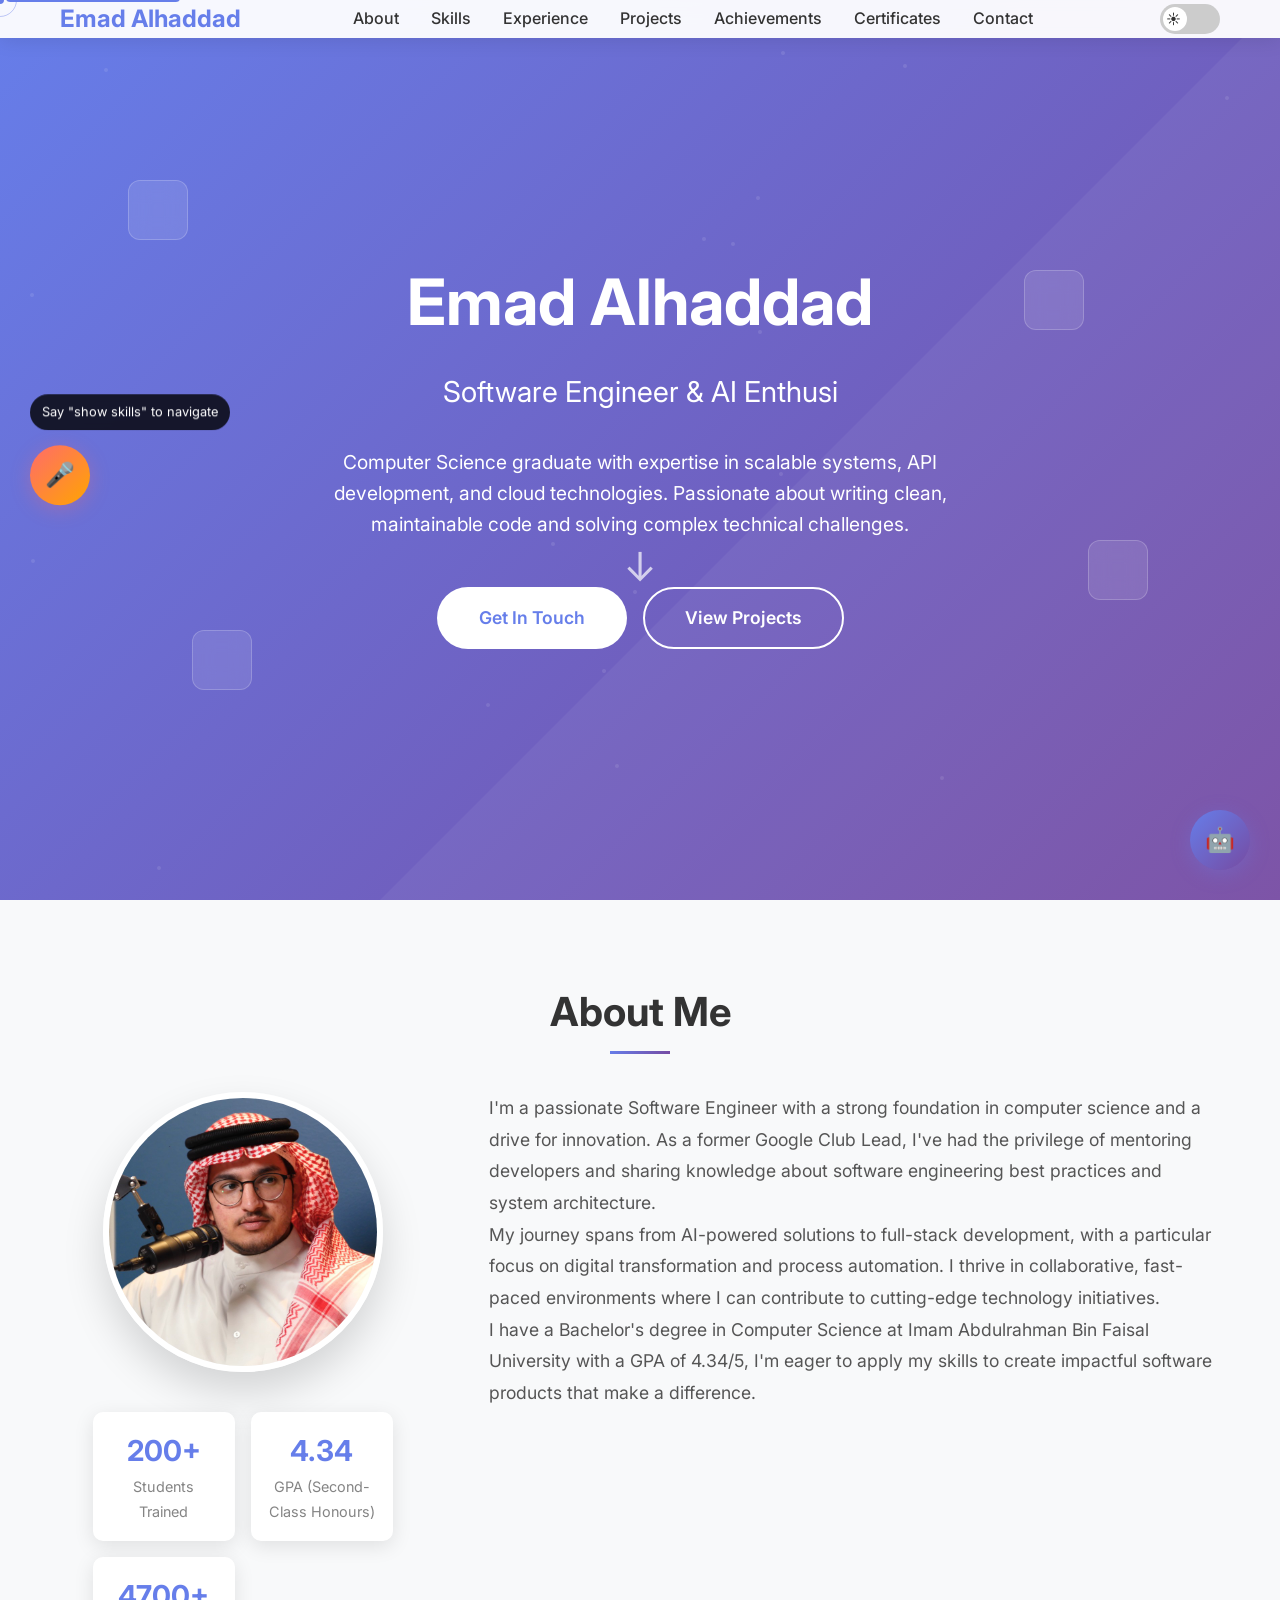
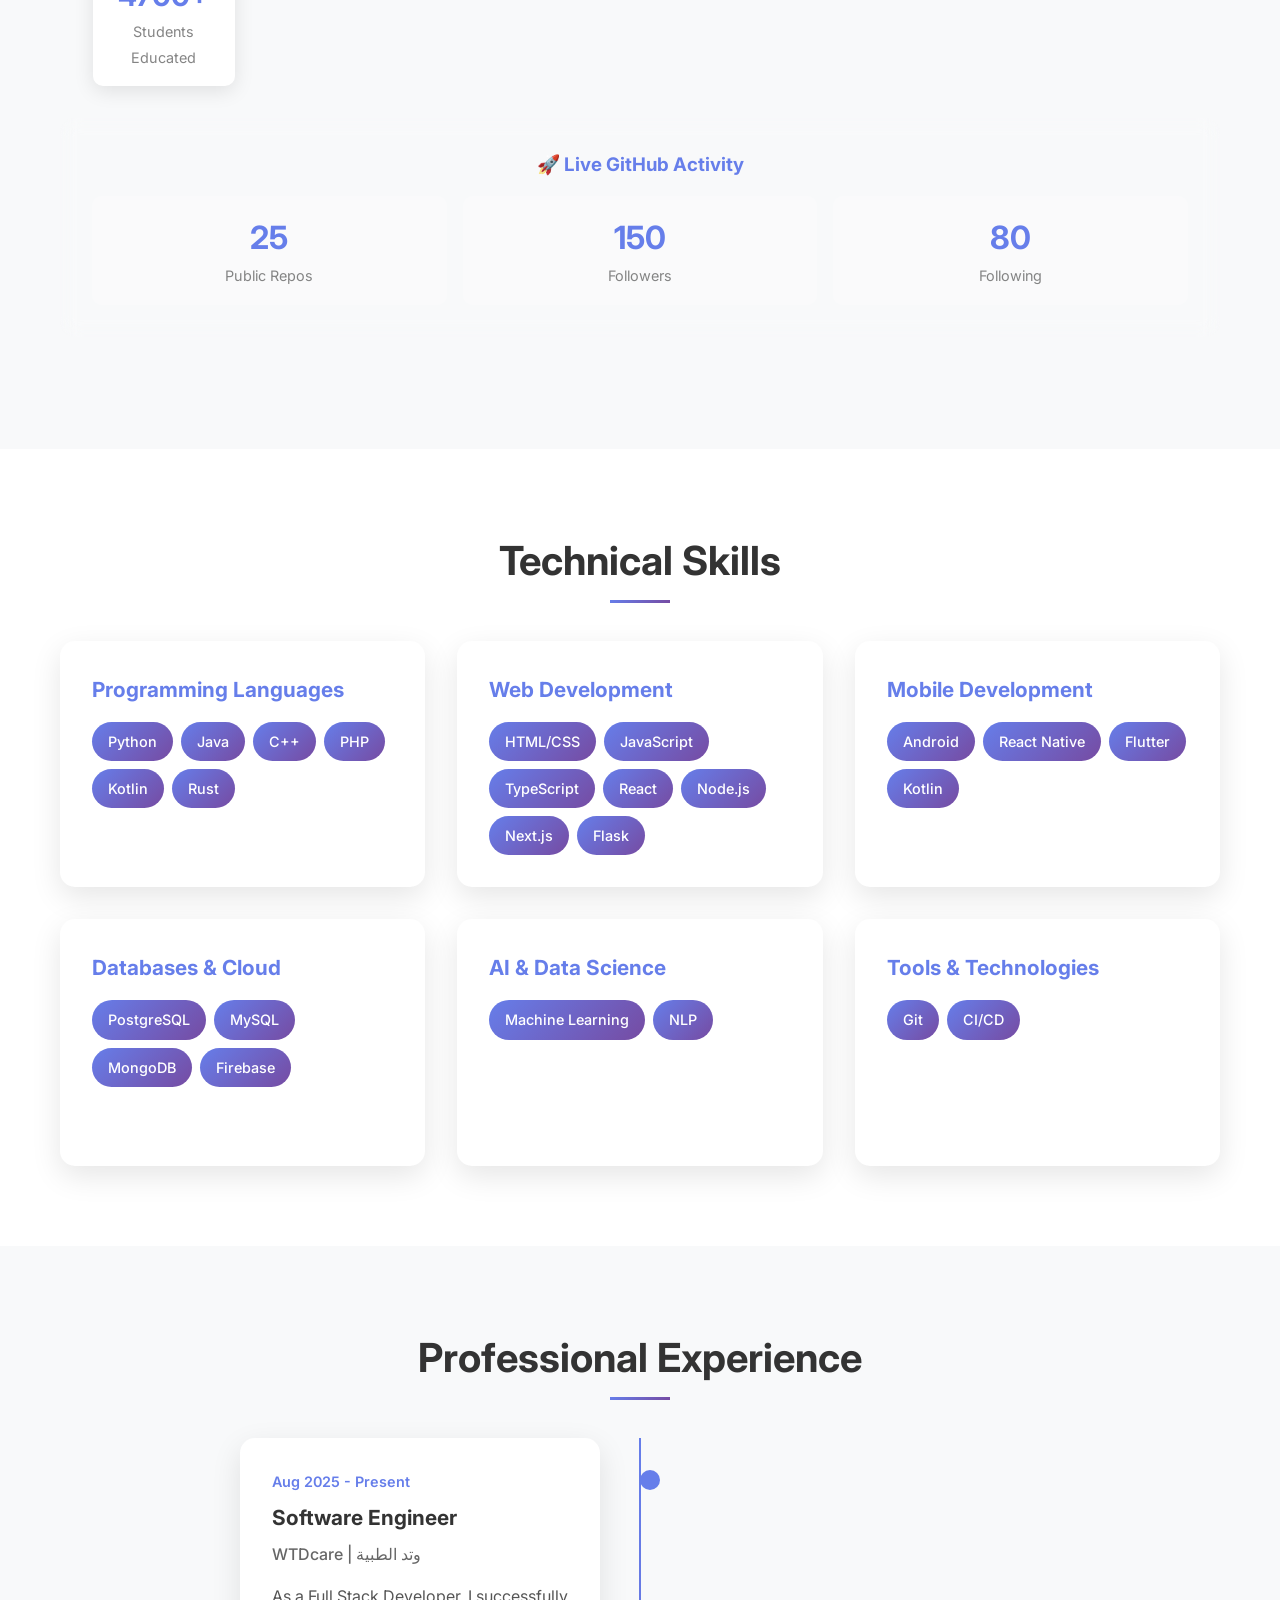
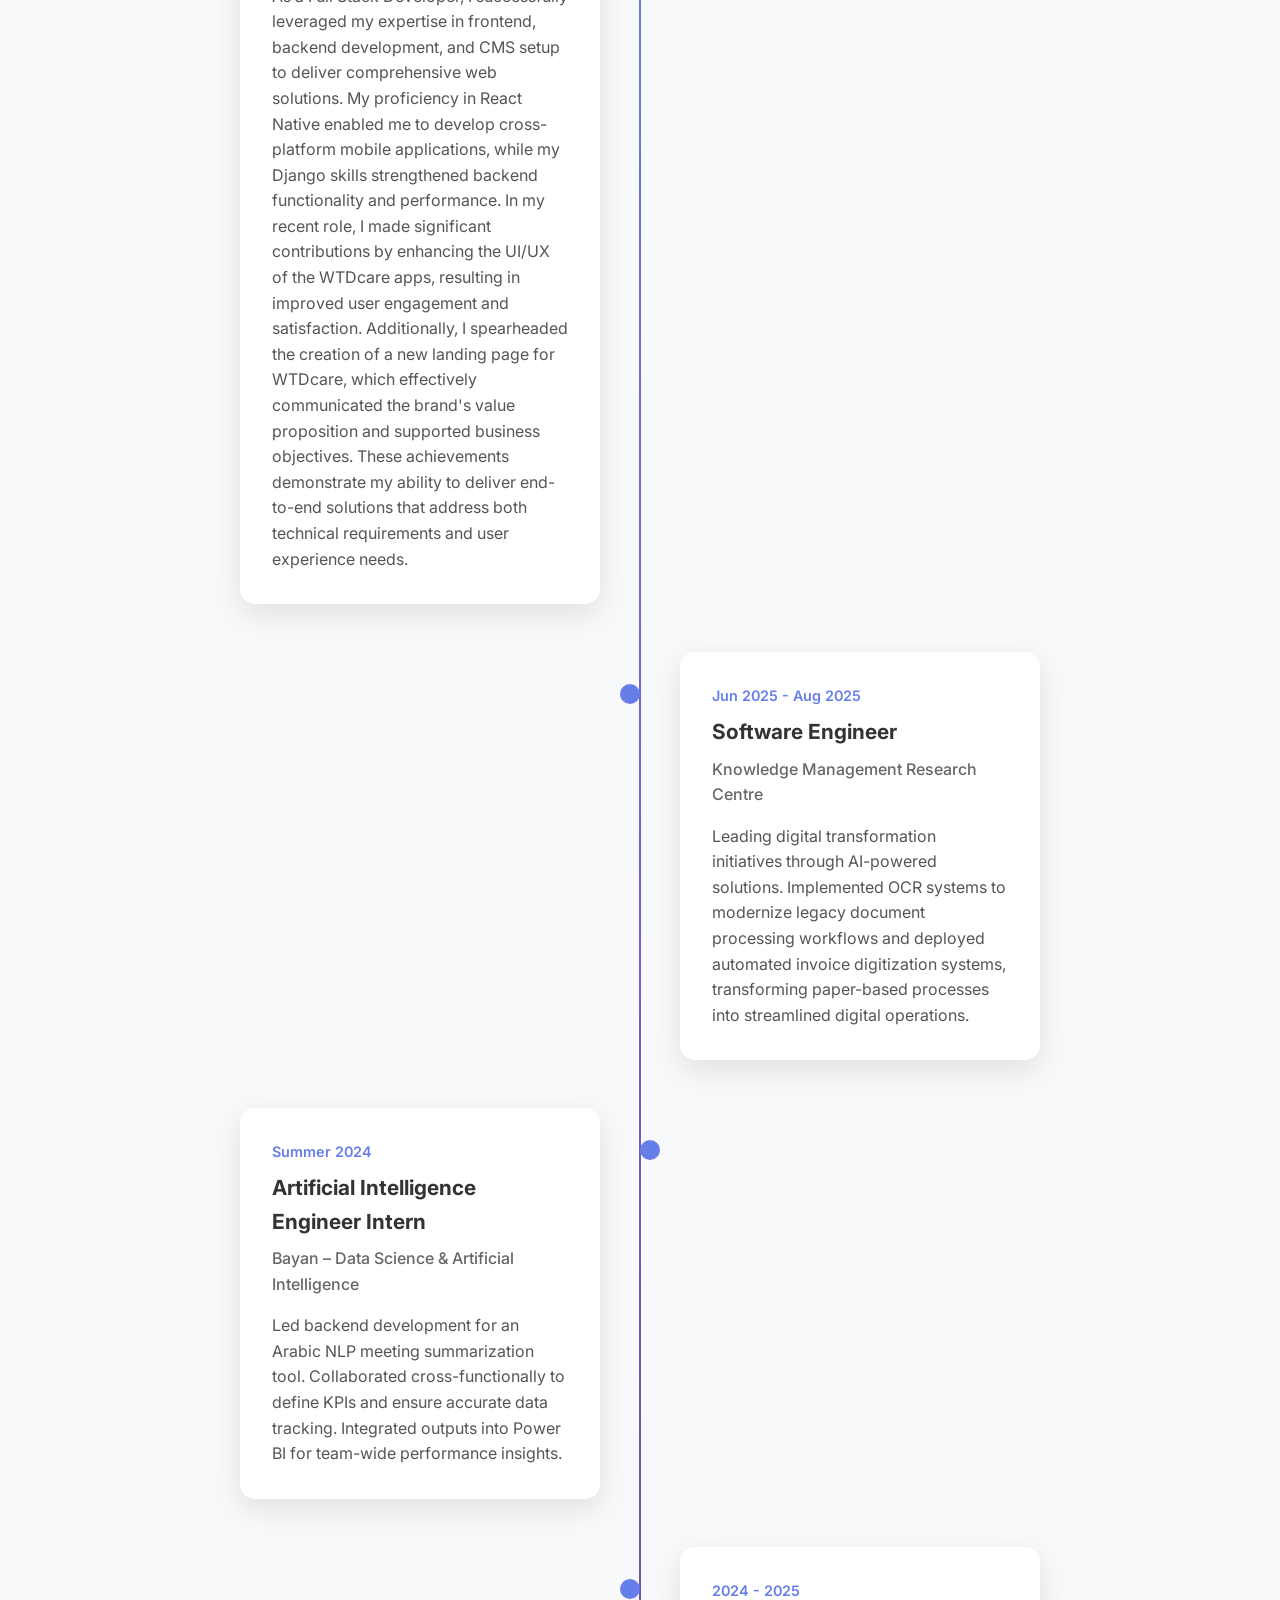
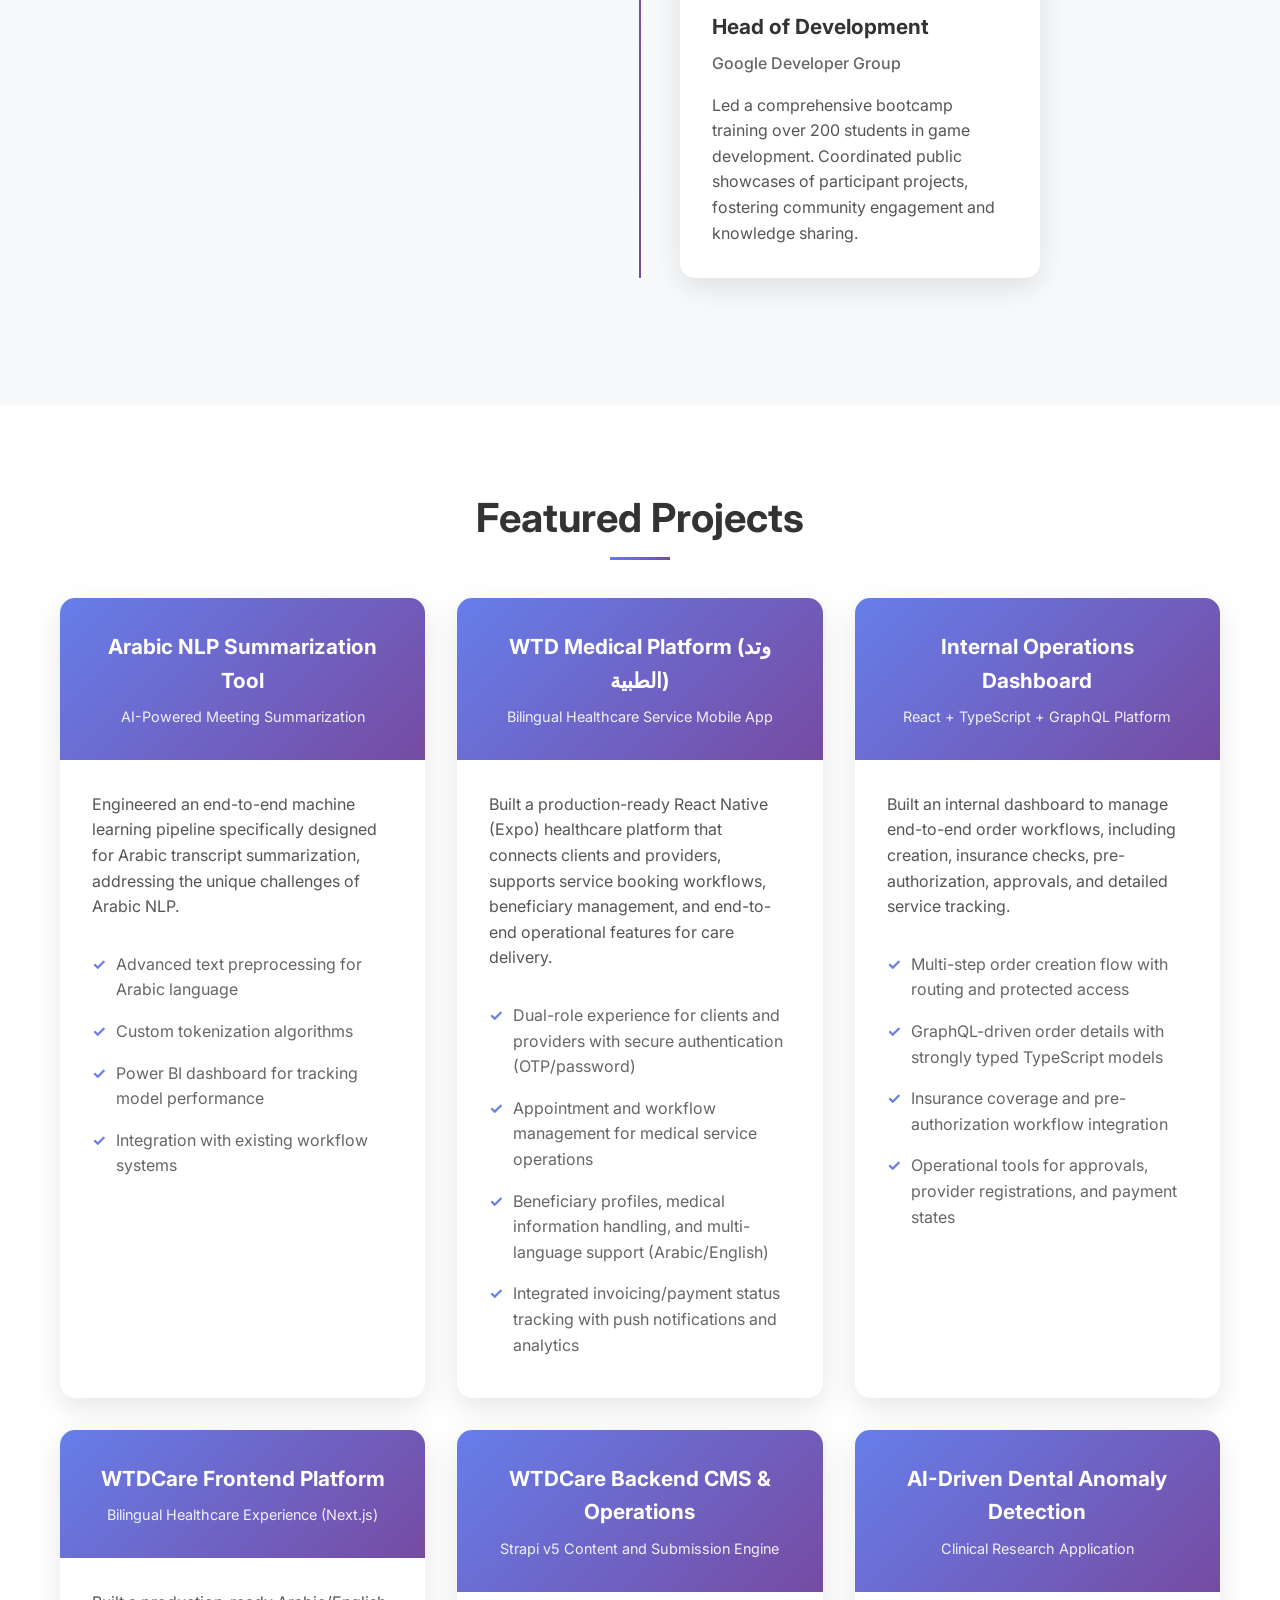
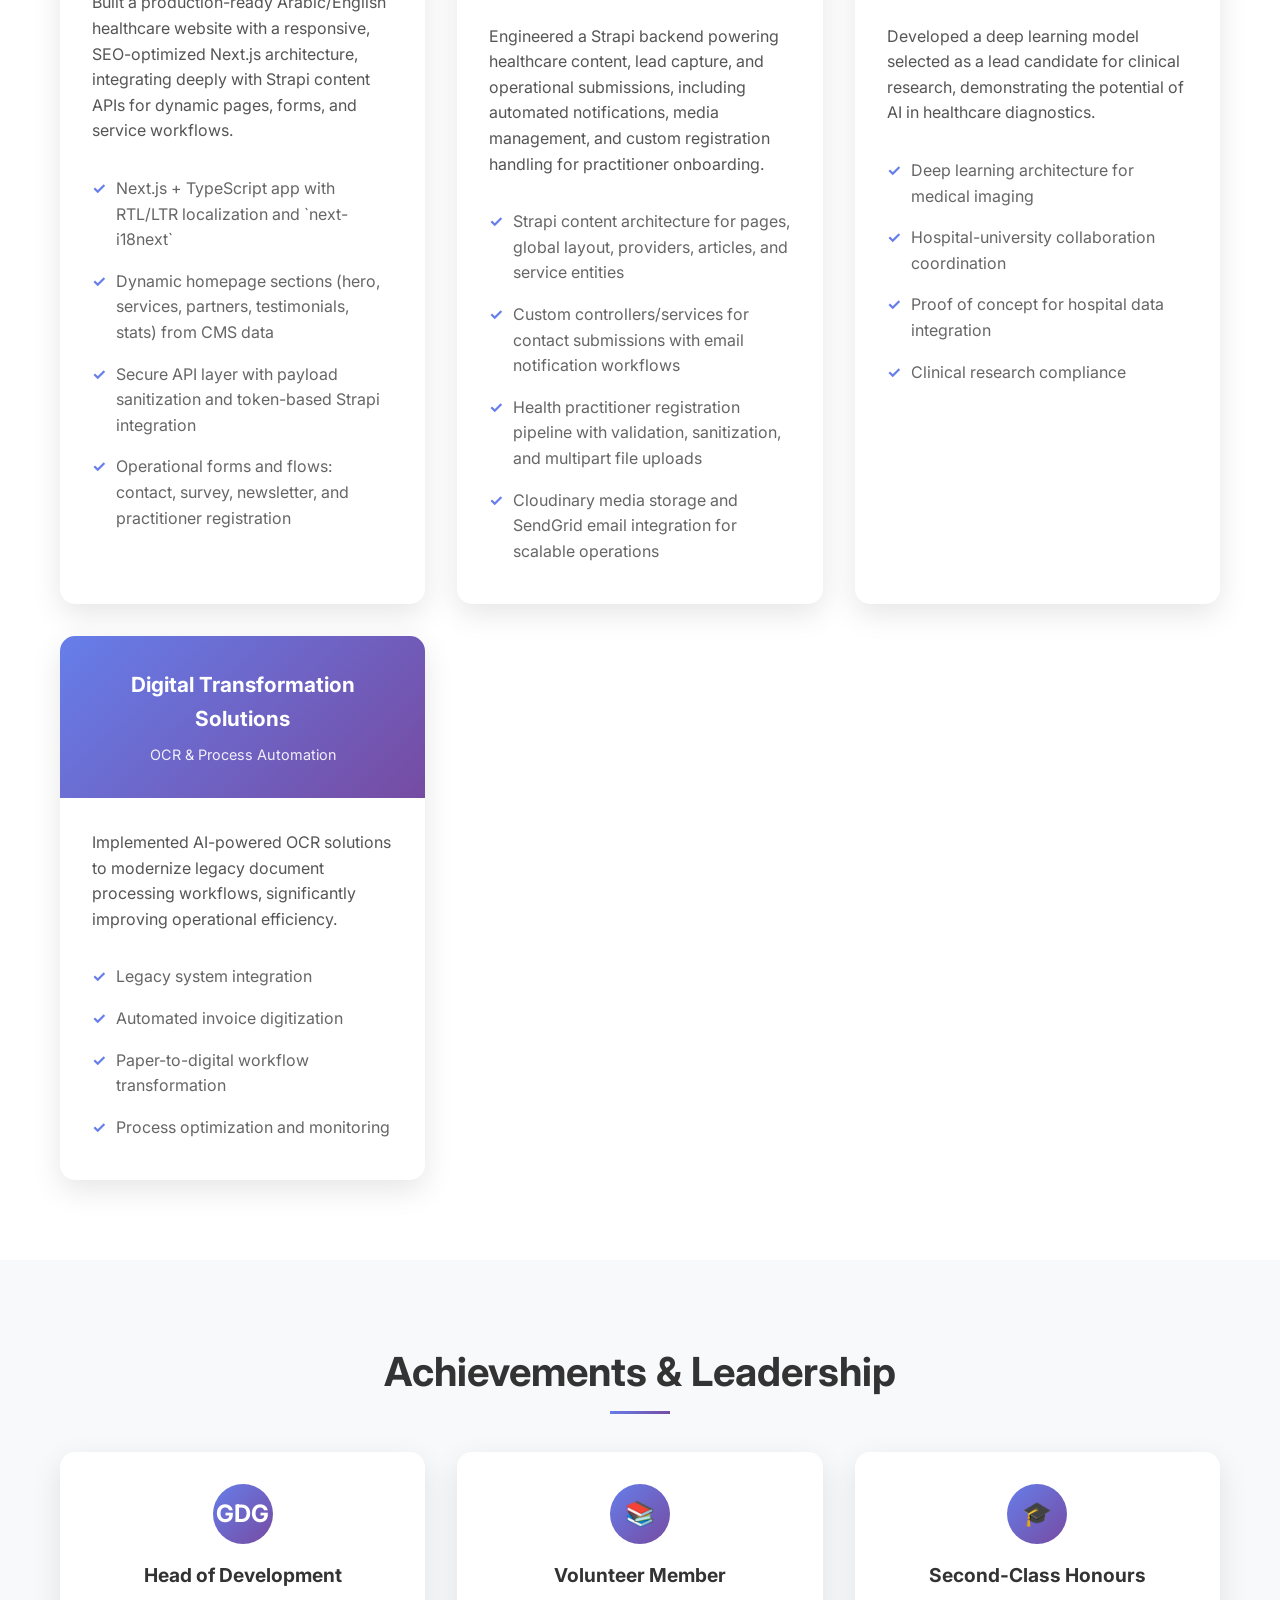
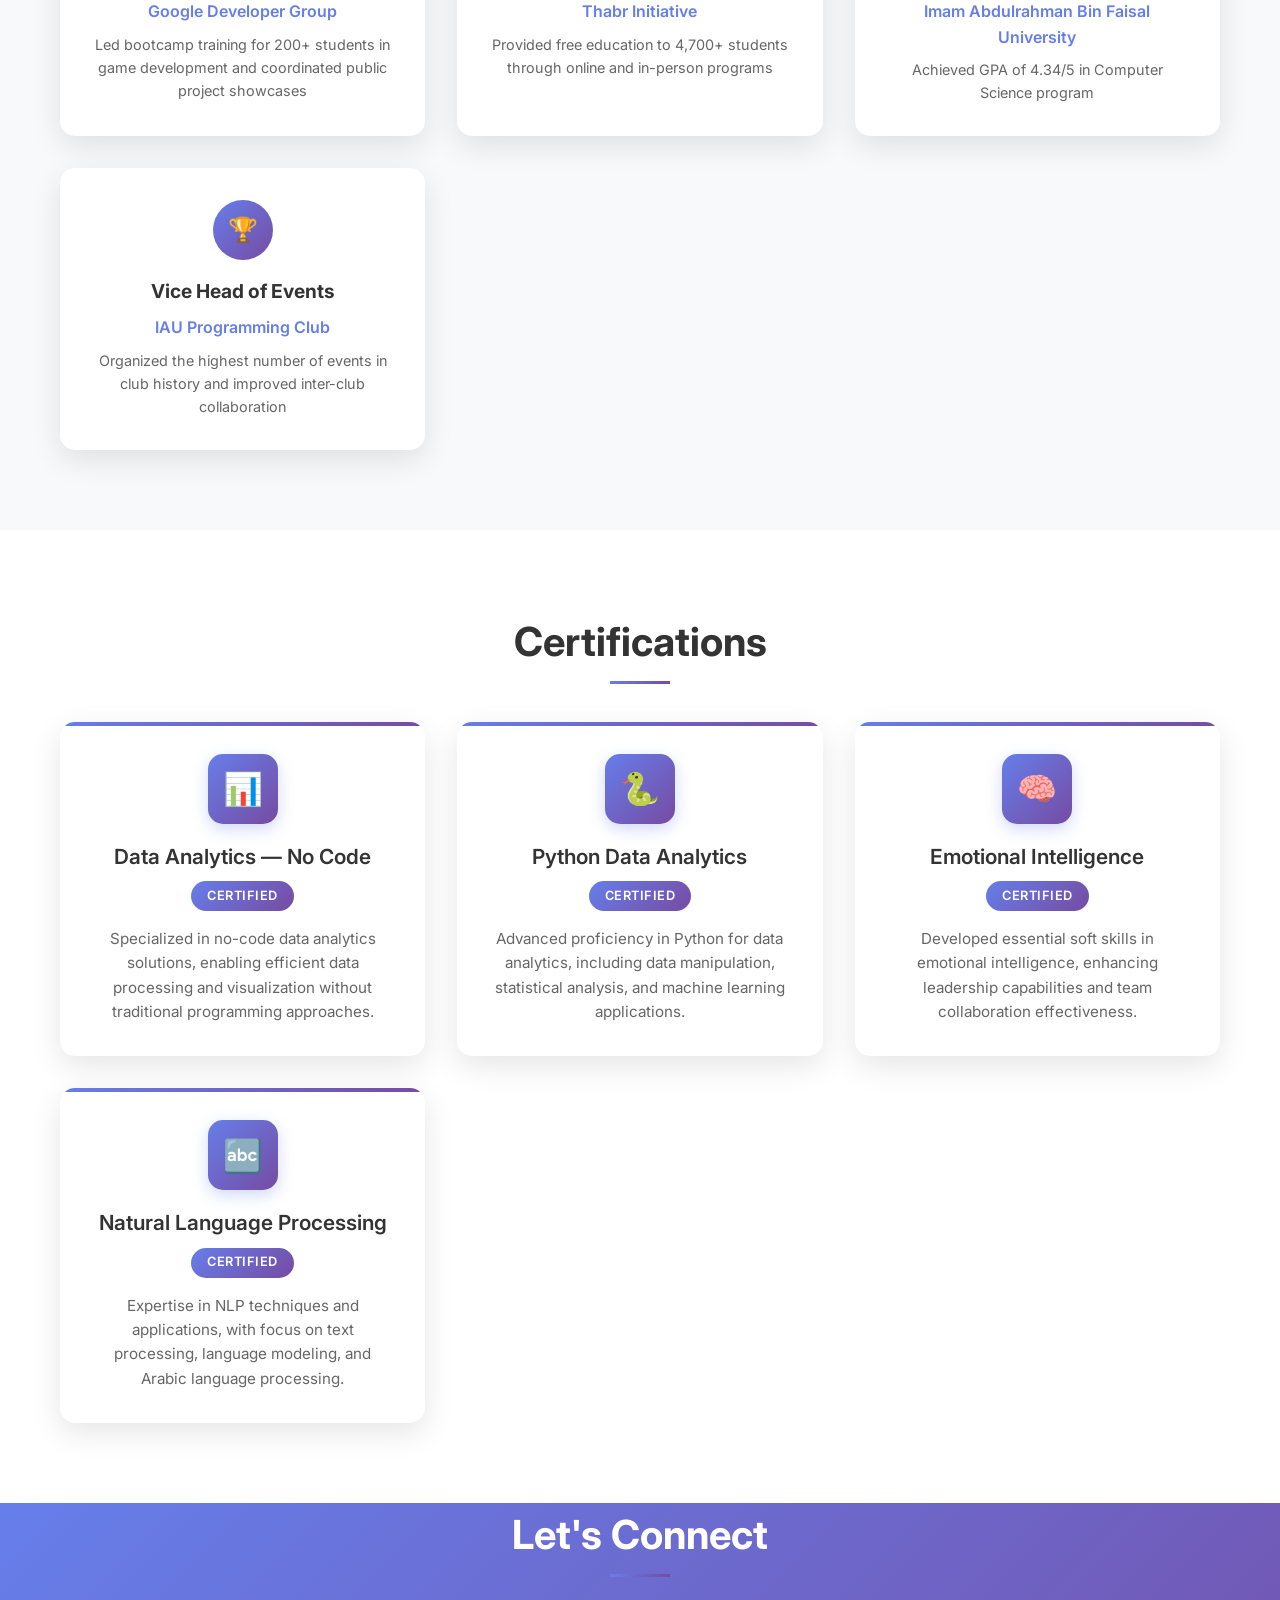
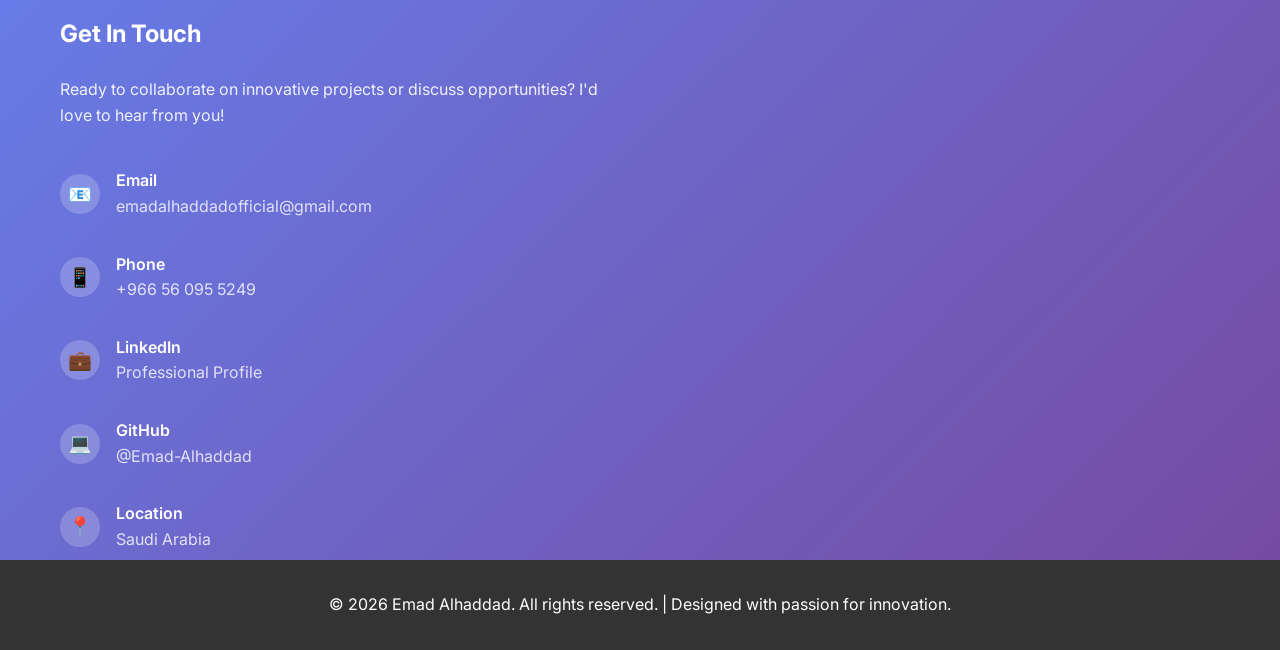
==== commit 30d80819: "Add .nojekyll file, create robots.txt for search engine indexing, and add sitemap.xml for improved s" ====
--- a/index.html
+++ b/index.html
@@ -6,30 +6,31 @@
     <meta name="viewport" content="width=device-width, initial-scale=1.0">
     
     <!-- Primary Meta Tags -->
-    <title>Emad Alhaddad - Software Engineer & AI Enthusiast</title>
-    <meta name="title" content="Emad Alhaddad - Software Engineer & AI Enthusiast">
+    <title>Emad Alhaddad — Software Engineer & AI Enthusiast | Saudi Arabia</title>
     <meta name="description" content="Computer Science graduate building scalable systems, APIs, and AI-powered solutions. Software Engineer based in Saudi Arabia.">
     <meta name="keywords" content="Software Engineer, AI Engineer, Full Stack Developer, Python, React, Machine Learning, NLP, Saudi Arabia, Computer Science">
     <meta name="author" content="Emad Alhaddad">
-    <meta name="robots" content="index, follow">
-    <meta name="language" content="English">
+    <meta name="robots" content="index, follow, max-image-preview:large">
 
     <!-- Open Graph / Facebook -->
     <meta property="og:type" content="website">
     <meta property="og:url" content="https://emad-alhaddad.github.io/">
-    <meta property="og:title" content="Emad Alhaddad - Software Engineer & AI Enthusiast">
+    <meta property="og:title" content="Emad Alhaddad — Software Engineer & AI Enthusiast">
     <meta property="og:description" content="Computer Science graduate building scalable systems, APIs, and AI-powered solutions. Software Engineer based in Saudi Arabia.">
     <meta property="og:image" content="https://emad-alhaddad.github.io/assets/images/profile.jpg">
     <meta property="og:image:alt" content="Emad Alhaddad portrait">
+    <meta property="og:image:width" content="800">
+    <meta property="og:image:height" content="800">
+    <meta property="og:image:type" content="image/jpeg">
     <meta property="og:site_name" content="Emad Alhaddad Portfolio">
     <meta property="og:locale" content="en_US">
 
     <!-- Twitter -->
-    <meta property="twitter:card" content="summary_large_image">
-    <meta property="twitter:url" content="https://emad-alhaddad.github.io/">
-    <meta property="twitter:title" content="Emad Alhaddad - Software Engineer & AI Enthusiast">
-    <meta property="twitter:description" content="Computer Science graduate building scalable systems, APIs, and AI-powered solutions. Software Engineer based in Saudi Arabia.">
-    <meta property="twitter:image" content="https://emad-alhaddad.github.io/assets/images/profile.jpg">
+    <meta name="twitter:card" content="summary_large_image">
+    <meta name="twitter:title" content="Emad Alhaddad — Software Engineer & AI Enthusiast">
+    <meta name="twitter:description" content="Computer Science graduate building scalable systems, APIs, and AI-powered solutions. Software Engineer based in Saudi Arabia.">
+    <meta name="twitter:image" content="https://emad-alhaddad.github.io/assets/images/profile.jpg">
+    <meta name="twitter:image:alt" content="Emad Alhaddad portrait">
     
     <!-- Additional Meta Tags -->
     <meta name="theme-color" content="#667eea">
@@ -40,11 +41,14 @@
     
     <!-- Canonical URL -->
     <link rel="canonical" href="https://emad-alhaddad.github.io/">
-    
+
     <!-- Preconnect to external domains for performance -->
     <link rel="preconnect" href="https://fonts.googleapis.com">
     <link rel="preconnect" href="https://fonts.gstatic.com" crossorigin>
     <link rel="stylesheet" href="https://fonts.googleapis.com/css2?family=Inter:wght@400;500;600;700&display=swap">
+
+    <!-- Preload LCP image -->
+    <link rel="preload" as="image" href="assets/images/profile.jpg" fetchpriority="high">
 
     <!-- Favicon (inline SVG to avoid 404) -->
     <link rel="icon" type="image/svg+xml" href="data:image/svg+xml,%3Csvg xmlns='http://www.w3.org/2000/svg' viewBox='0 0 64 64'%3E%3Cdefs%3E%3ClinearGradient id='g' x1='0' y1='0' x2='1' y2='1'%3E%3Cstop offset='0' stop-color='%23667eea'/%3E%3Cstop offset='1' stop-color='%23764ba2'/%3E%3C/linearGradient%3E%3C/defs%3E%3Crect width='64' height='64' rx='12' fill='url(%23g)'/%3E%3Ctext x='50%25' y='54%25' text-anchor='middle' dominant-baseline='middle' font-family='Inter,Arial,sans-serif' font-size='34' font-weight='700' fill='white'%3EE%3C/text%3E%3C/svg%3E">
@@ -53,27 +57,41 @@
     <script type="application/ld+json">
     {
       "@context": "https://schema.org",
-      "@type": "Person",
-      "name": "Emad Alhaddad",
-      "jobTitle": "Software Engineer",
-      "description": "Computer Science graduate with expertise in scalable systems, API development, and cloud technologies",
-      "url": "https://emad-alhaddad.github.io/",
-      "image": "https://emad-alhaddad.github.io/assets/images/profile.jpg",
-      "sameAs": [
-        "https://www.linkedin.com/in/emad-alhaddad-%D8%B9%D9%85%D8%A7%D8%AF-%D8%A7%D9%84%D8%AD%D8%AF%D8%A7%D8%AF/",
-        "https://github.com/Emad-Alhaddad"
-      ],
-      "email": "emadalhaddadofficial@gmail.com",
-      "telephone": "+966560955249",
-      "address": {
-        "@type": "PostalAddress",
-        "addressCountry": "Saudi Arabia"
-      },
-      "alumniOf": {
-        "@type": "Organization",
-        "name": "Imam Abdulrahman Bin Faisal University"
-      },
-      "knowsAbout": ["Software Engineering", "Artificial Intelligence", "Machine Learning", "Web Development", "Mobile Development", "Cloud Computing"]
+      "@graph": [
+        {
+          "@type": "WebSite",
+          "@id": "https://emad-alhaddad.github.io/#website",
+          "url": "https://emad-alhaddad.github.io/",
+          "name": "Emad Alhaddad Portfolio",
+          "description": "Personal portfolio of Emad Alhaddad — Software Engineer & AI Enthusiast based in Saudi Arabia.",
+          "inLanguage": "en",
+          "publisher": { "@id": "https://emad-alhaddad.github.io/#person" }
+        },
+        {
+          "@type": "Person",
+          "@id": "https://emad-alhaddad.github.io/#person",
+          "name": "Emad Alhaddad",
+          "jobTitle": "Software Engineer",
+          "description": "Computer Science graduate with expertise in scalable systems, API development, and cloud technologies",
+          "url": "https://emad-alhaddad.github.io/",
+          "image": "https://emad-alhaddad.github.io/assets/images/profile.jpg",
+          "sameAs": [
+            "https://www.linkedin.com/in/emad-alhaddad-%D8%B9%D9%85%D8%A7%D8%AF-%D8%A7%D9%84%D8%AD%D8%AF%D8%A7%D8%AF/",
+            "https://github.com/Emad-Alhaddad"
+          ],
+          "email": "emadalhaddadofficial@gmail.com",
+          "telephone": "+966560955249",
+          "address": {
+            "@type": "PostalAddress",
+            "addressCountry": "Saudi Arabia"
+          },
+          "alumniOf": {
+            "@type": "EducationalOrganization",
+            "name": "Imam Abdulrahman Bin Faisal University"
+          },
+          "knowsAbout": ["Software Engineering", "Artificial Intelligence", "Machine Learning", "Web Development", "Mobile Development", "Cloud Computing"]
+        }
+      ]
     }
     </script>
     <style>
@@ -1939,8 +1957,11 @@
             <div class="about-content">
                 <div class="about-image-container">
                     <div class="about-image">
-                        <img src="assets/images/profile.jpg" alt="Emad Alhaddad - Profile Picture"
-                            class="profile-image" loading="lazy">
+                        <img src="assets/images/profile.jpg"
+                            alt="Emad Alhaddad, software engineer and AI developer based in Saudi Arabia"
+                            class="profile-image"
+                            width="800" height="800"
+                            loading="eager" fetchpriority="high">
                     </div>
                     <div class="stats">
                         <div class="stat-item">
@@ -2344,15 +2365,22 @@
                                 <div style="opacity: 0.8;">+966 56 095 5249</div>
                             </div>
                         </a>
-                        <a href="https://www.linkedin.com/in/emad-alhaddad-%D8%B9%D9%85%D8%A7%D8%AF-%D8%A7%D9%84%D8%AD%D8%AF%D8%A7%D8%AF/" class="contact-item">
-                            <div class="contact-icon">💼</div>
+                        <a href="https://www.linkedin.com/in/emad-alhaddad-%D8%B9%D9%85%D8%A7%D8%AF-%D8%A7%D9%84%D8%AD%D8%AF%D8%A7%D8%AF/" class="contact-item" rel="noopener noreferrer me" target="_blank">
+                            <div class="contact-icon" aria-hidden="true">💼</div>
                             <div>
                                 <div style="font-weight: 600;">LinkedIn</div>
                                 <div style="opacity: 0.8;">Professional Profile</div>
                             </div>
                     </a>
+                        <a href="https://github.com/Emad-Alhaddad" class="contact-item" rel="noopener noreferrer me" target="_blank">
+                            <div class="contact-icon" aria-hidden="true">💻</div>
+                            <div>
+                                <div style="font-weight: 600;">GitHub</div>
+                                <div style="opacity: 0.8;">@Emad-Alhaddad</div>
+                            </div>
+                        </a>
                     <div class="contact-item">
-                            <div class="contact-icon">📍</div>
+                            <div class="contact-icon" aria-hidden="true">📍</div>
                             <div>
                                 <div style="font-weight: 600;">Location</div>
                                 <div style="opacity: 0.8;">Saudi Arabia</div>
